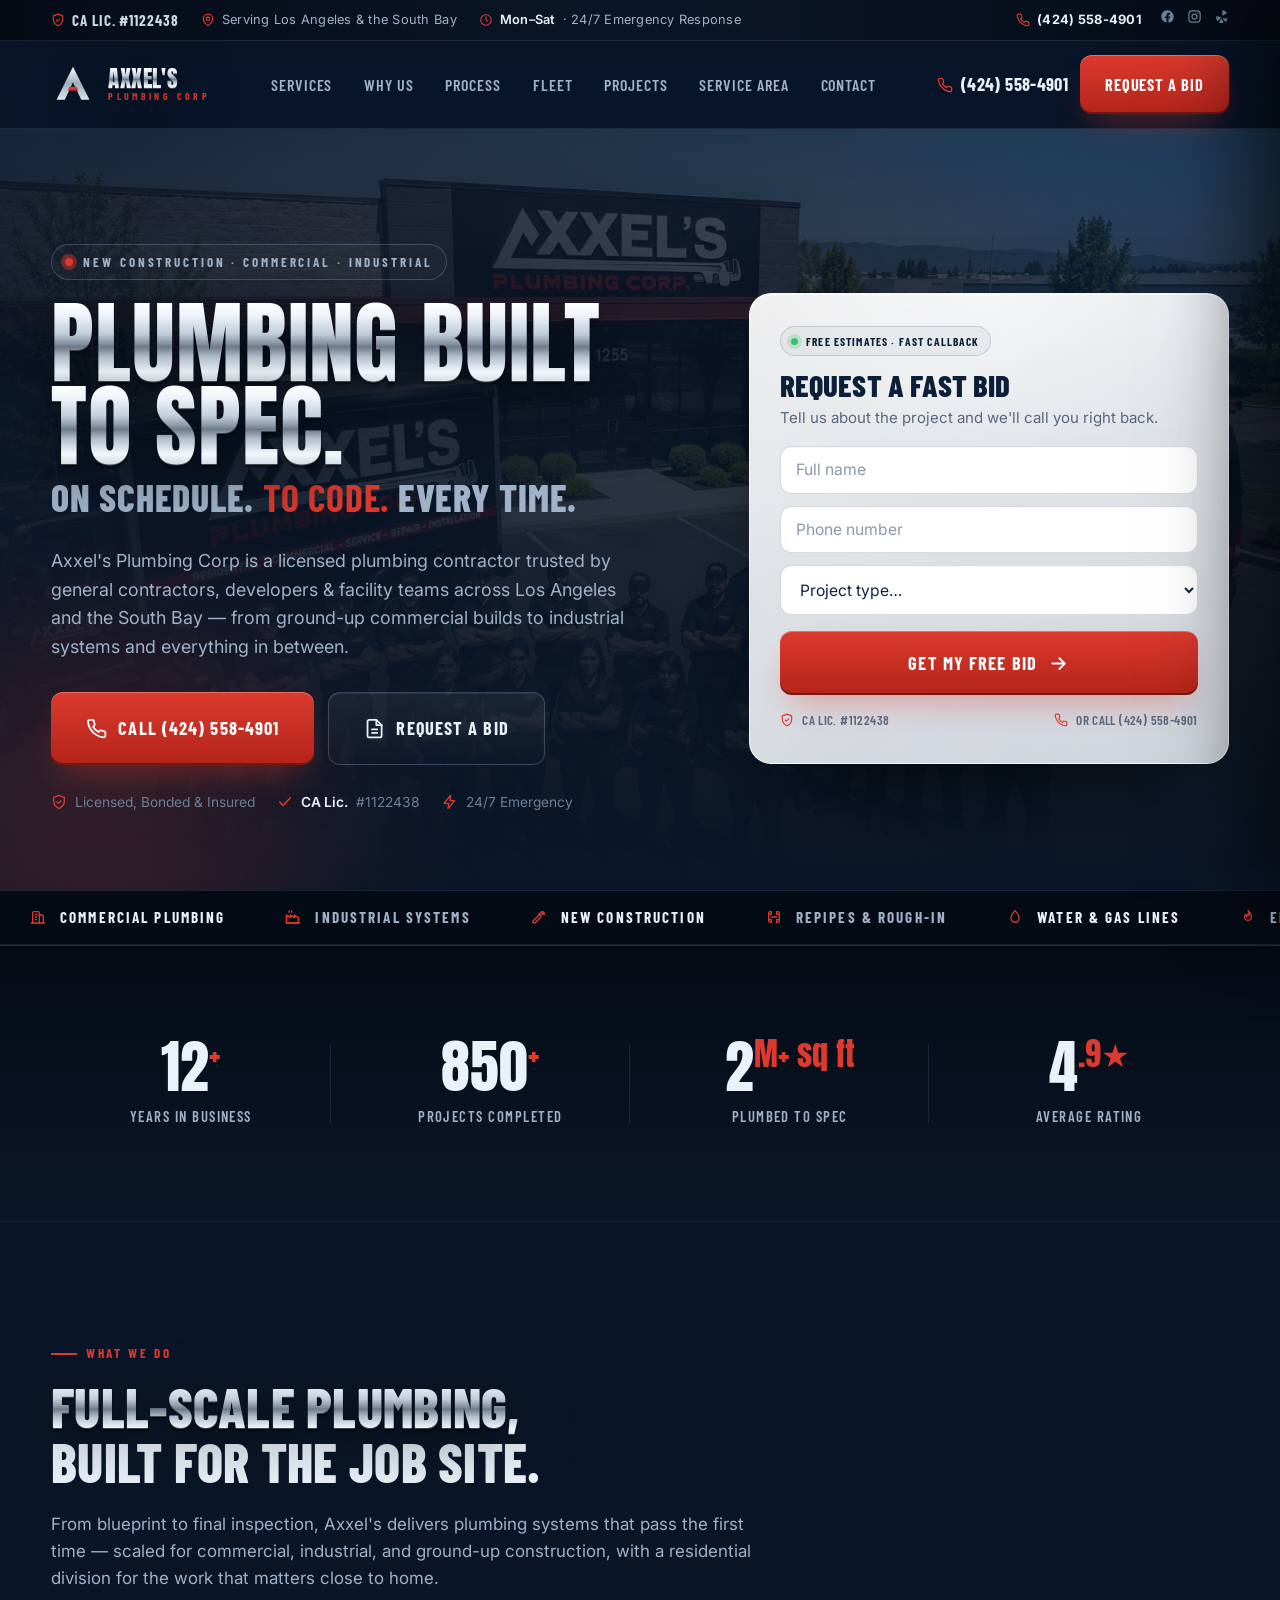
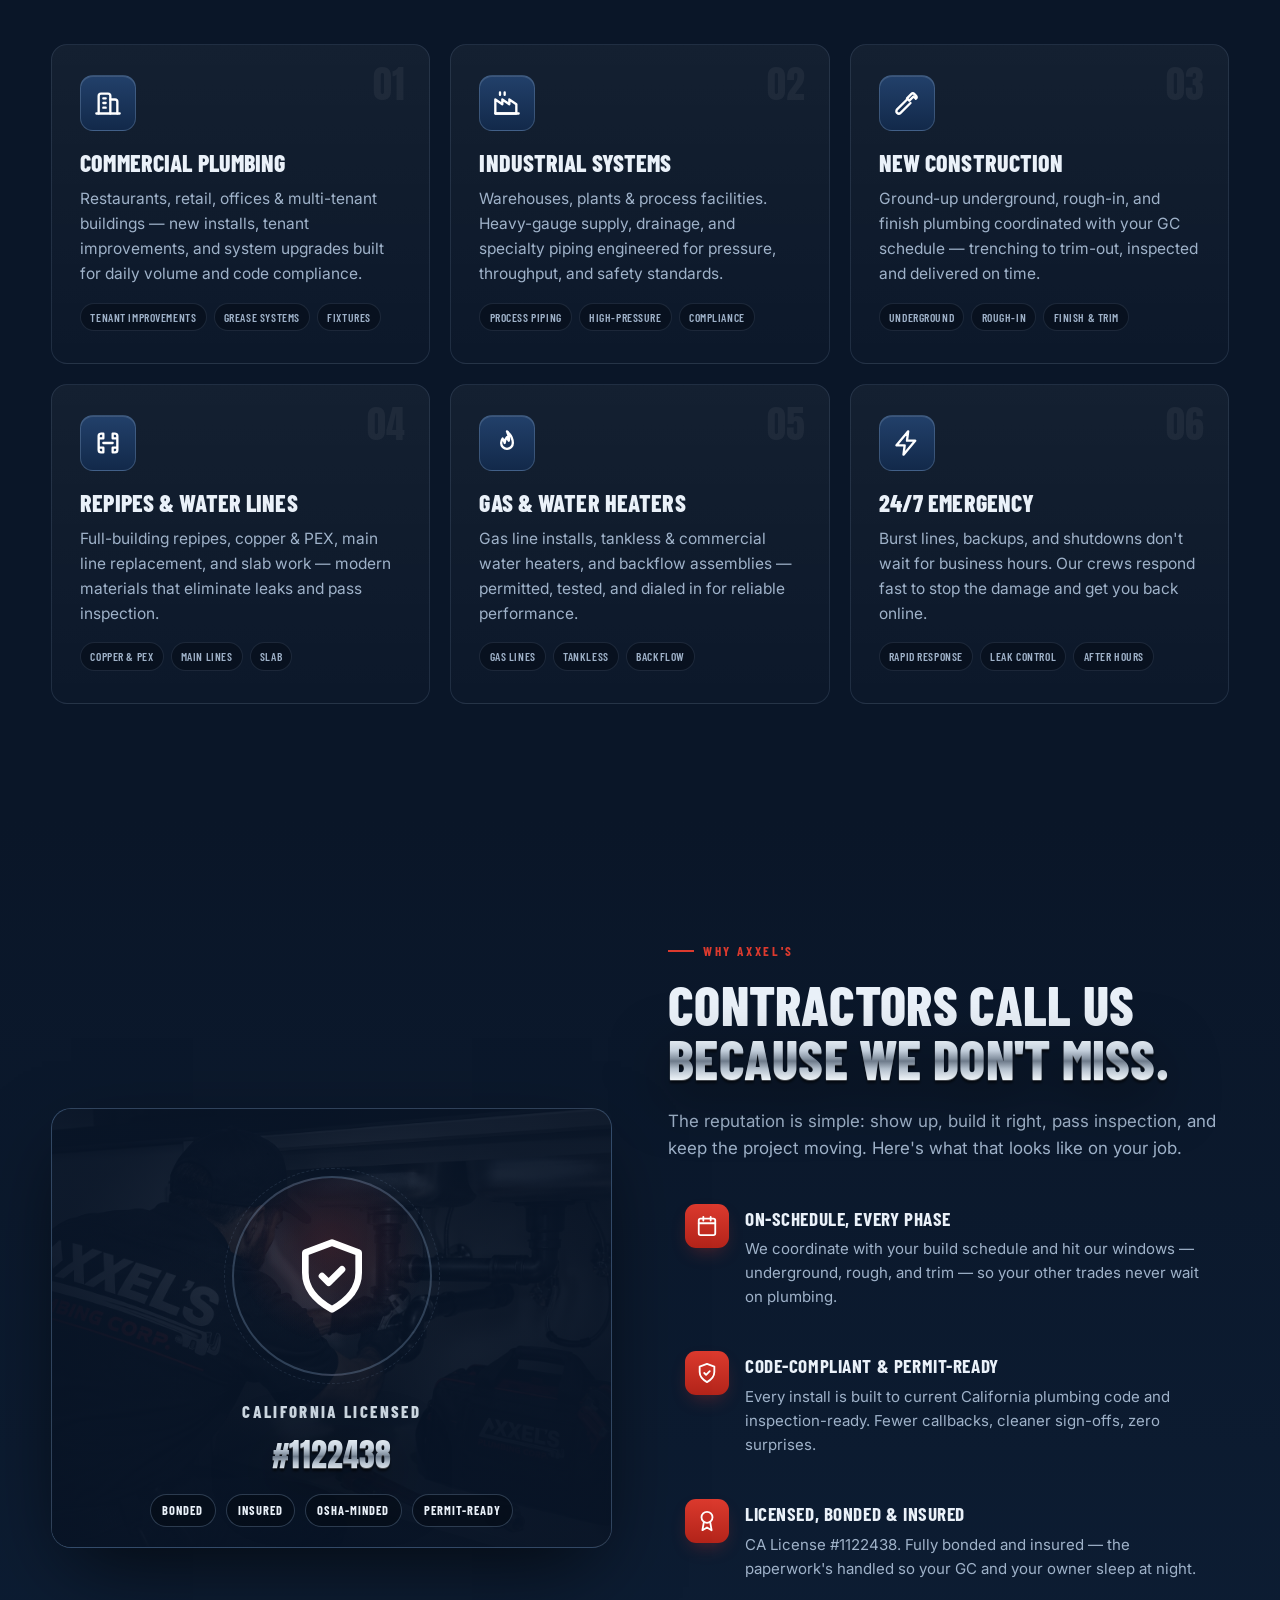
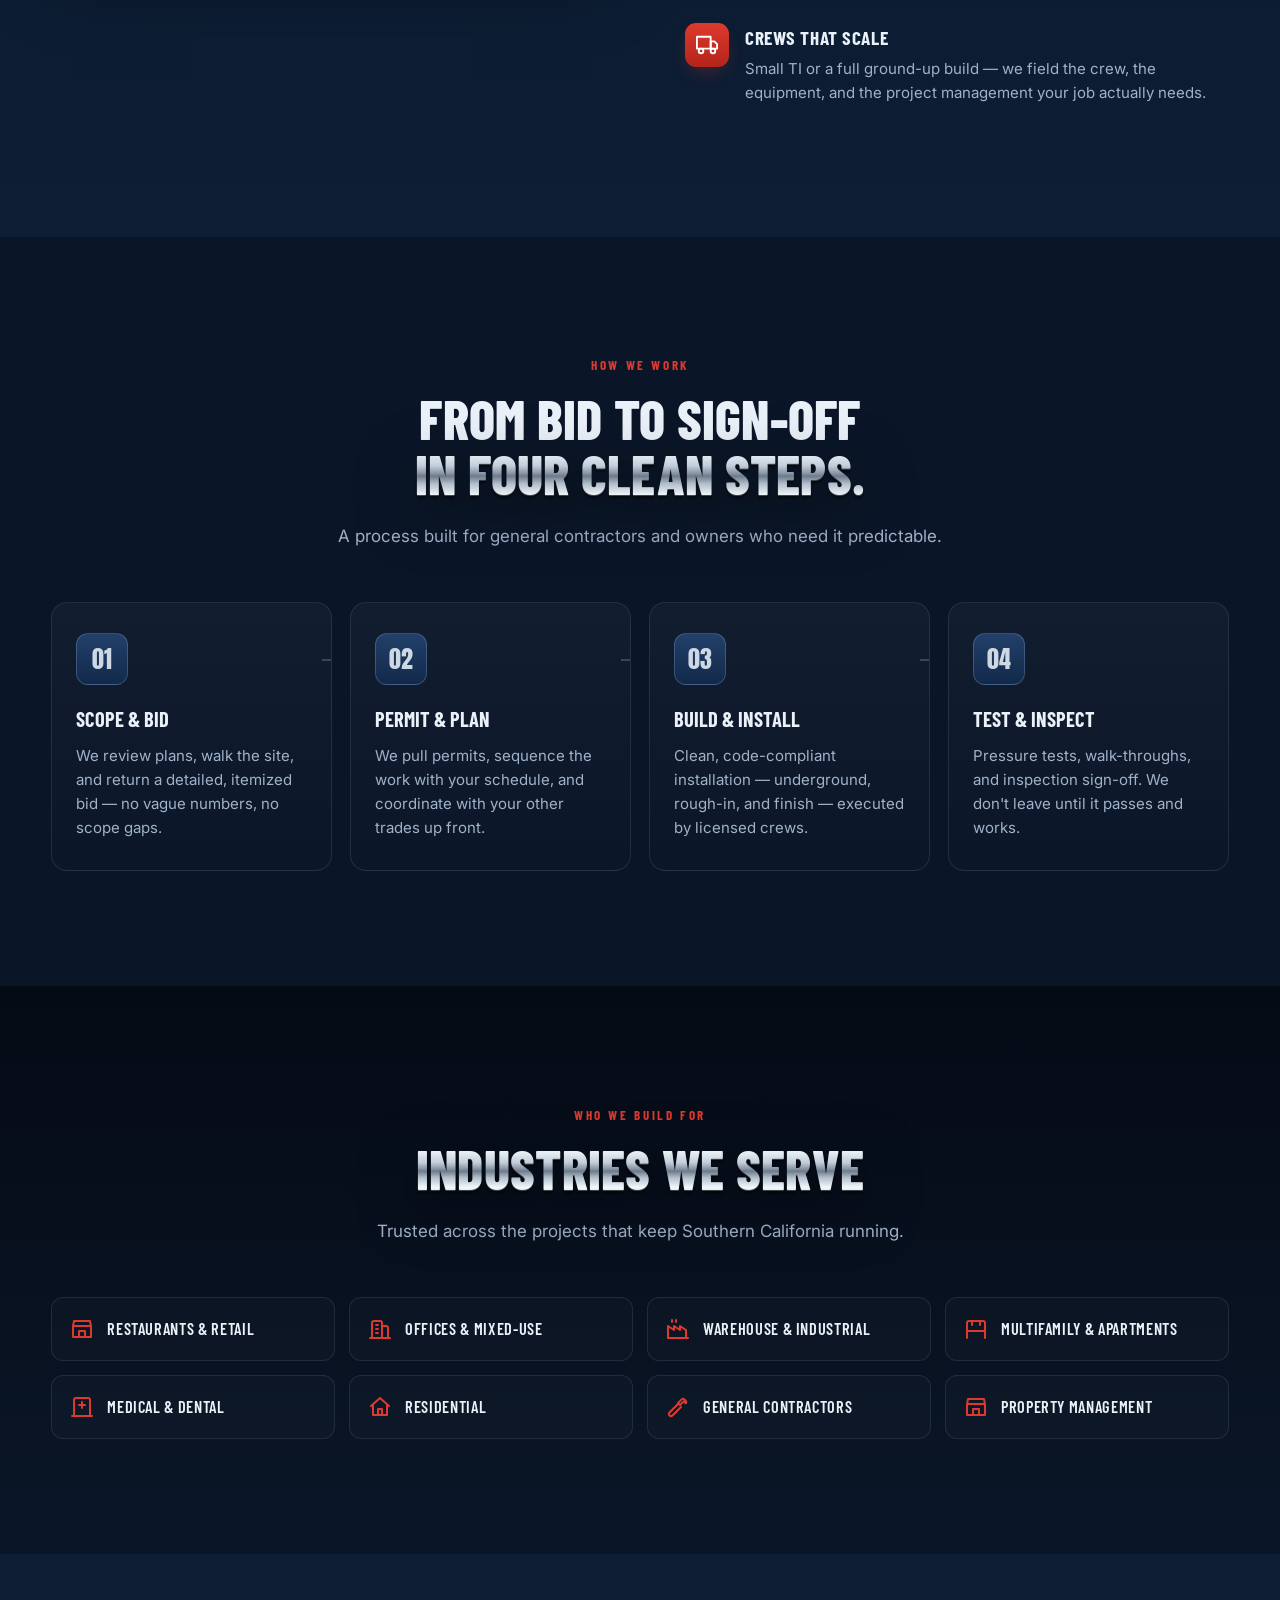
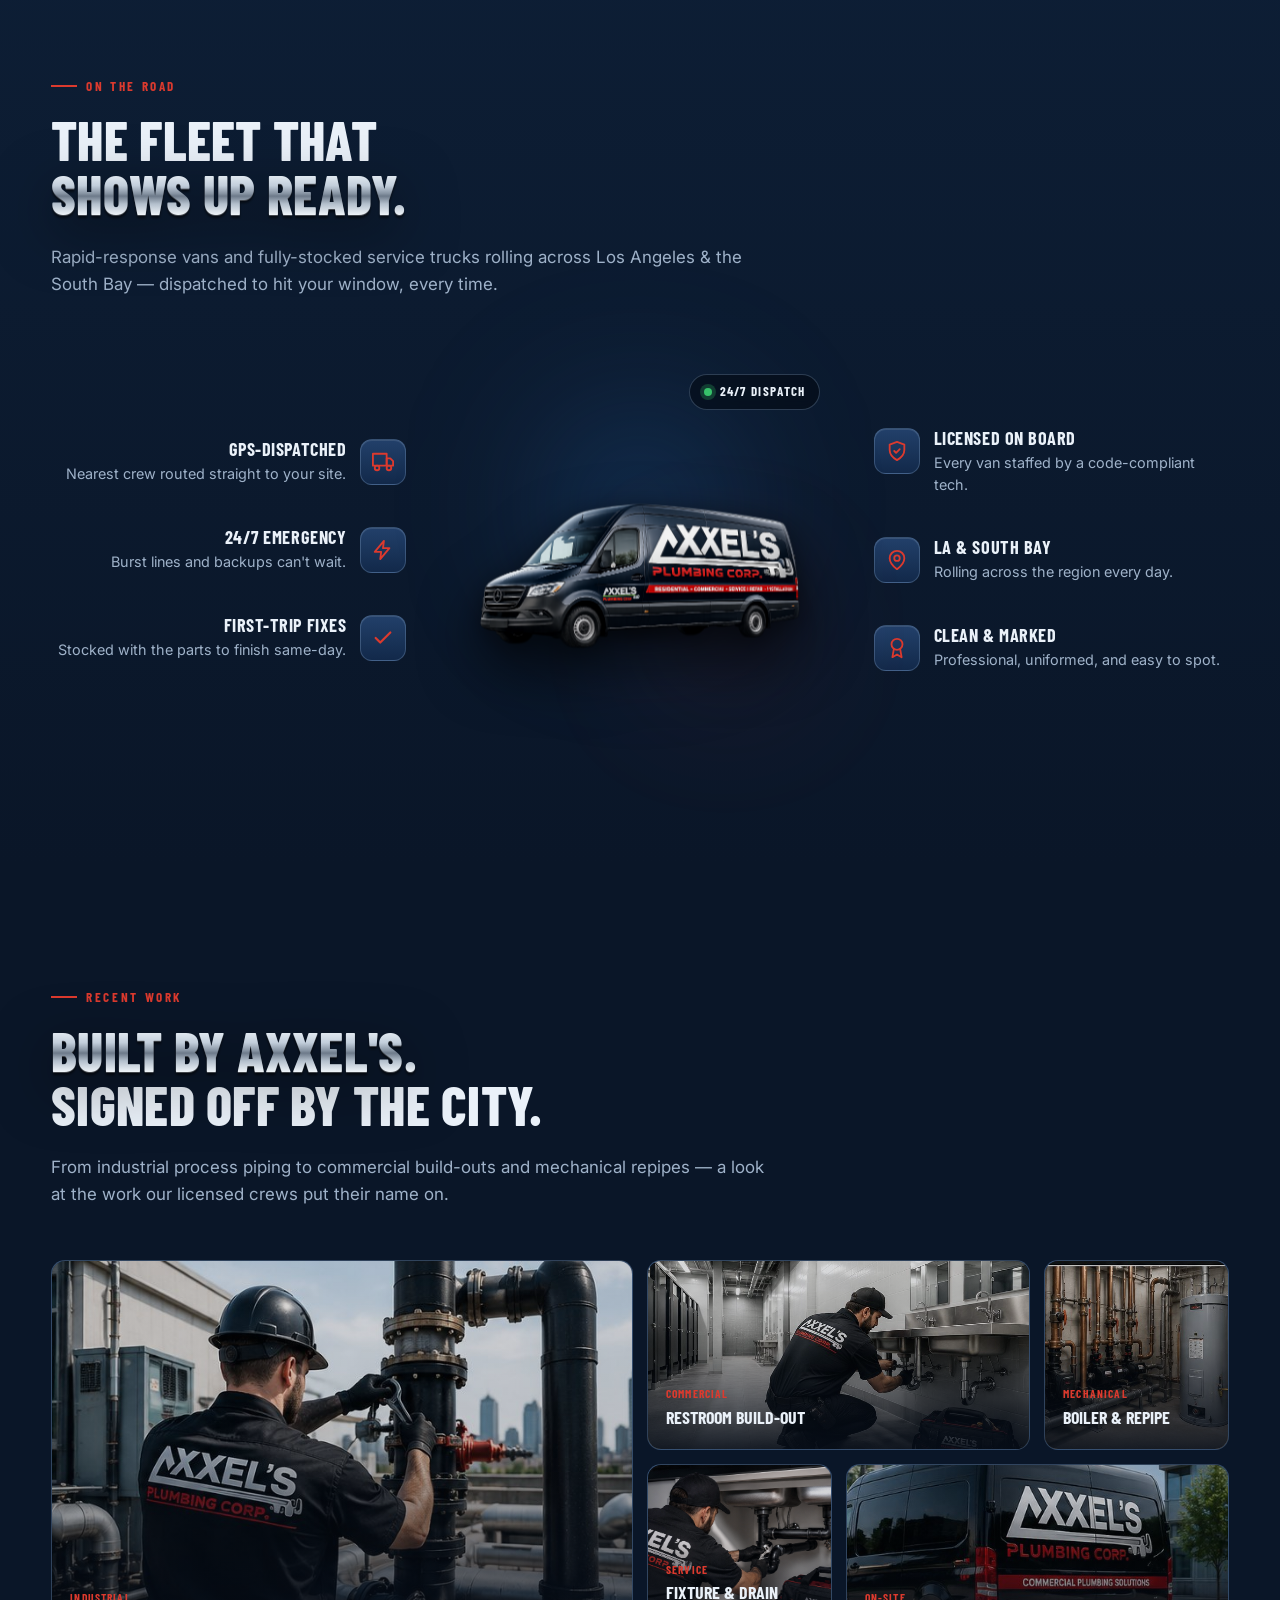
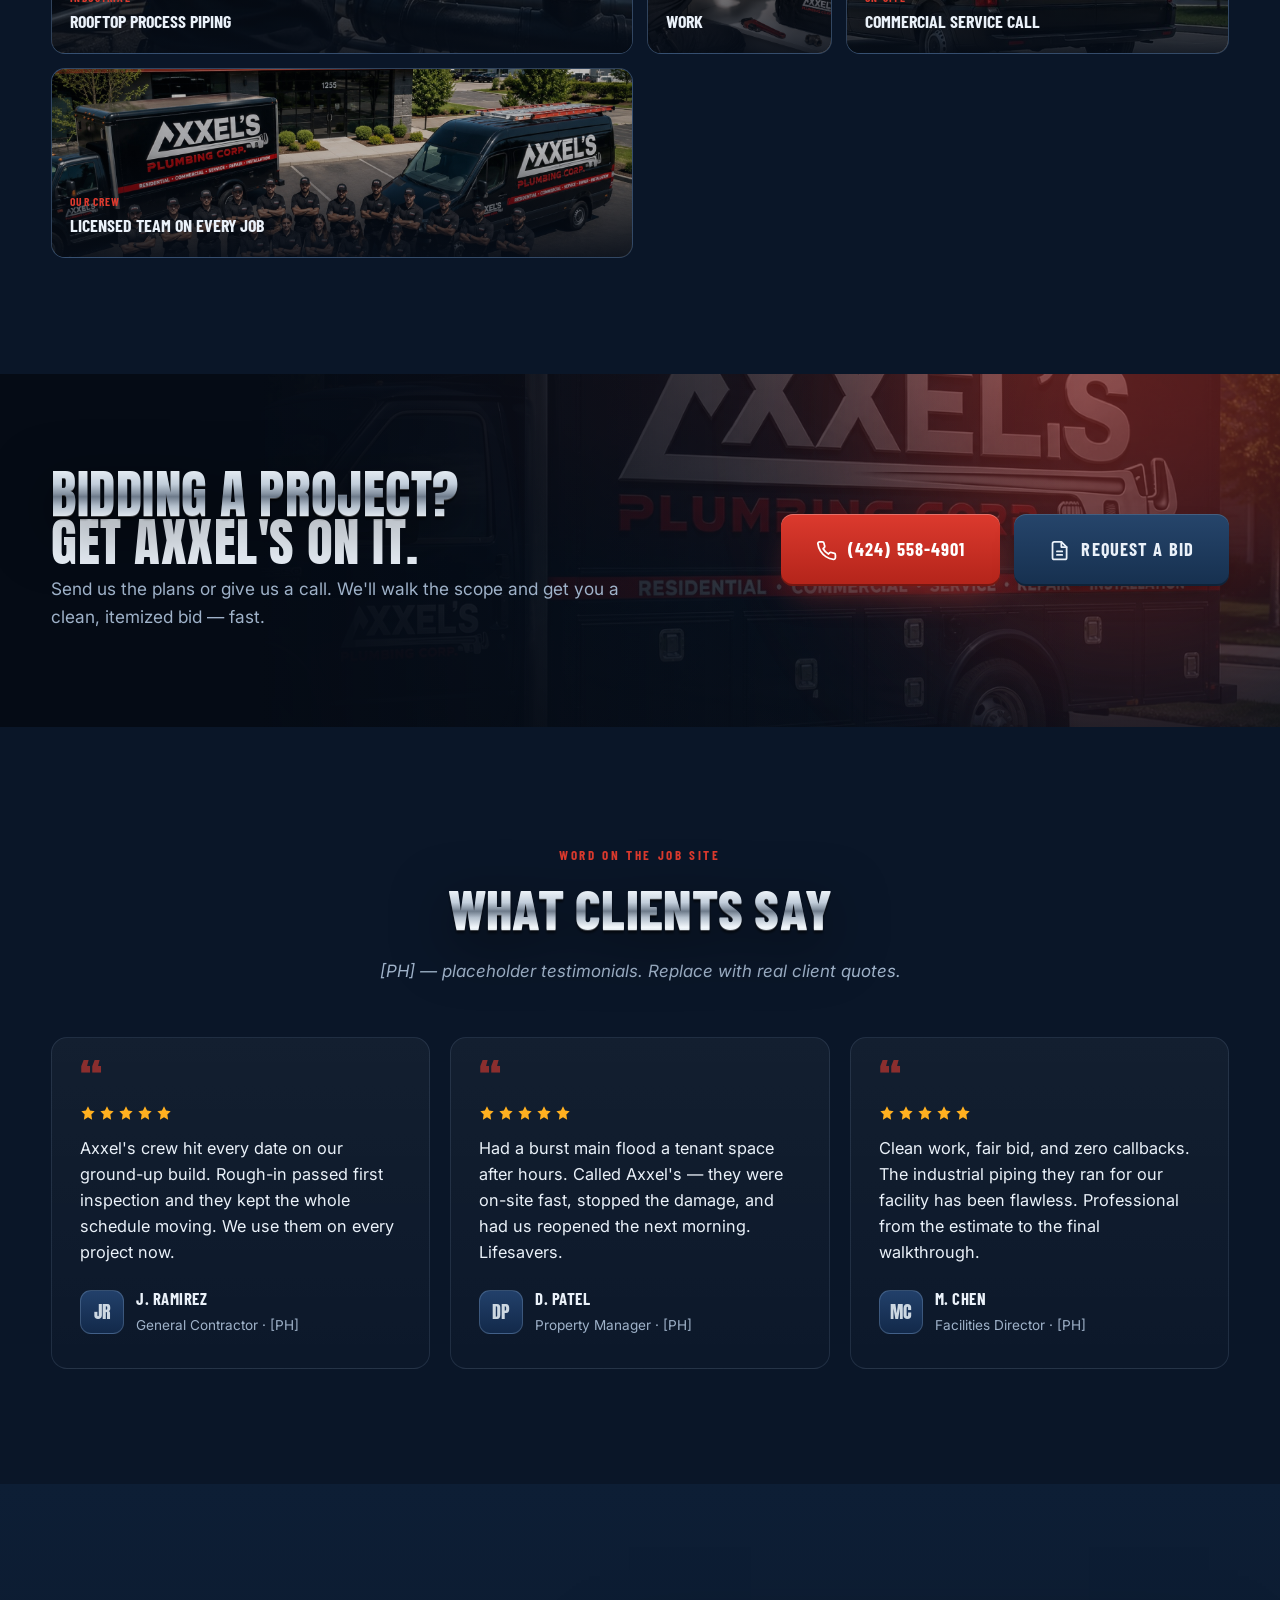
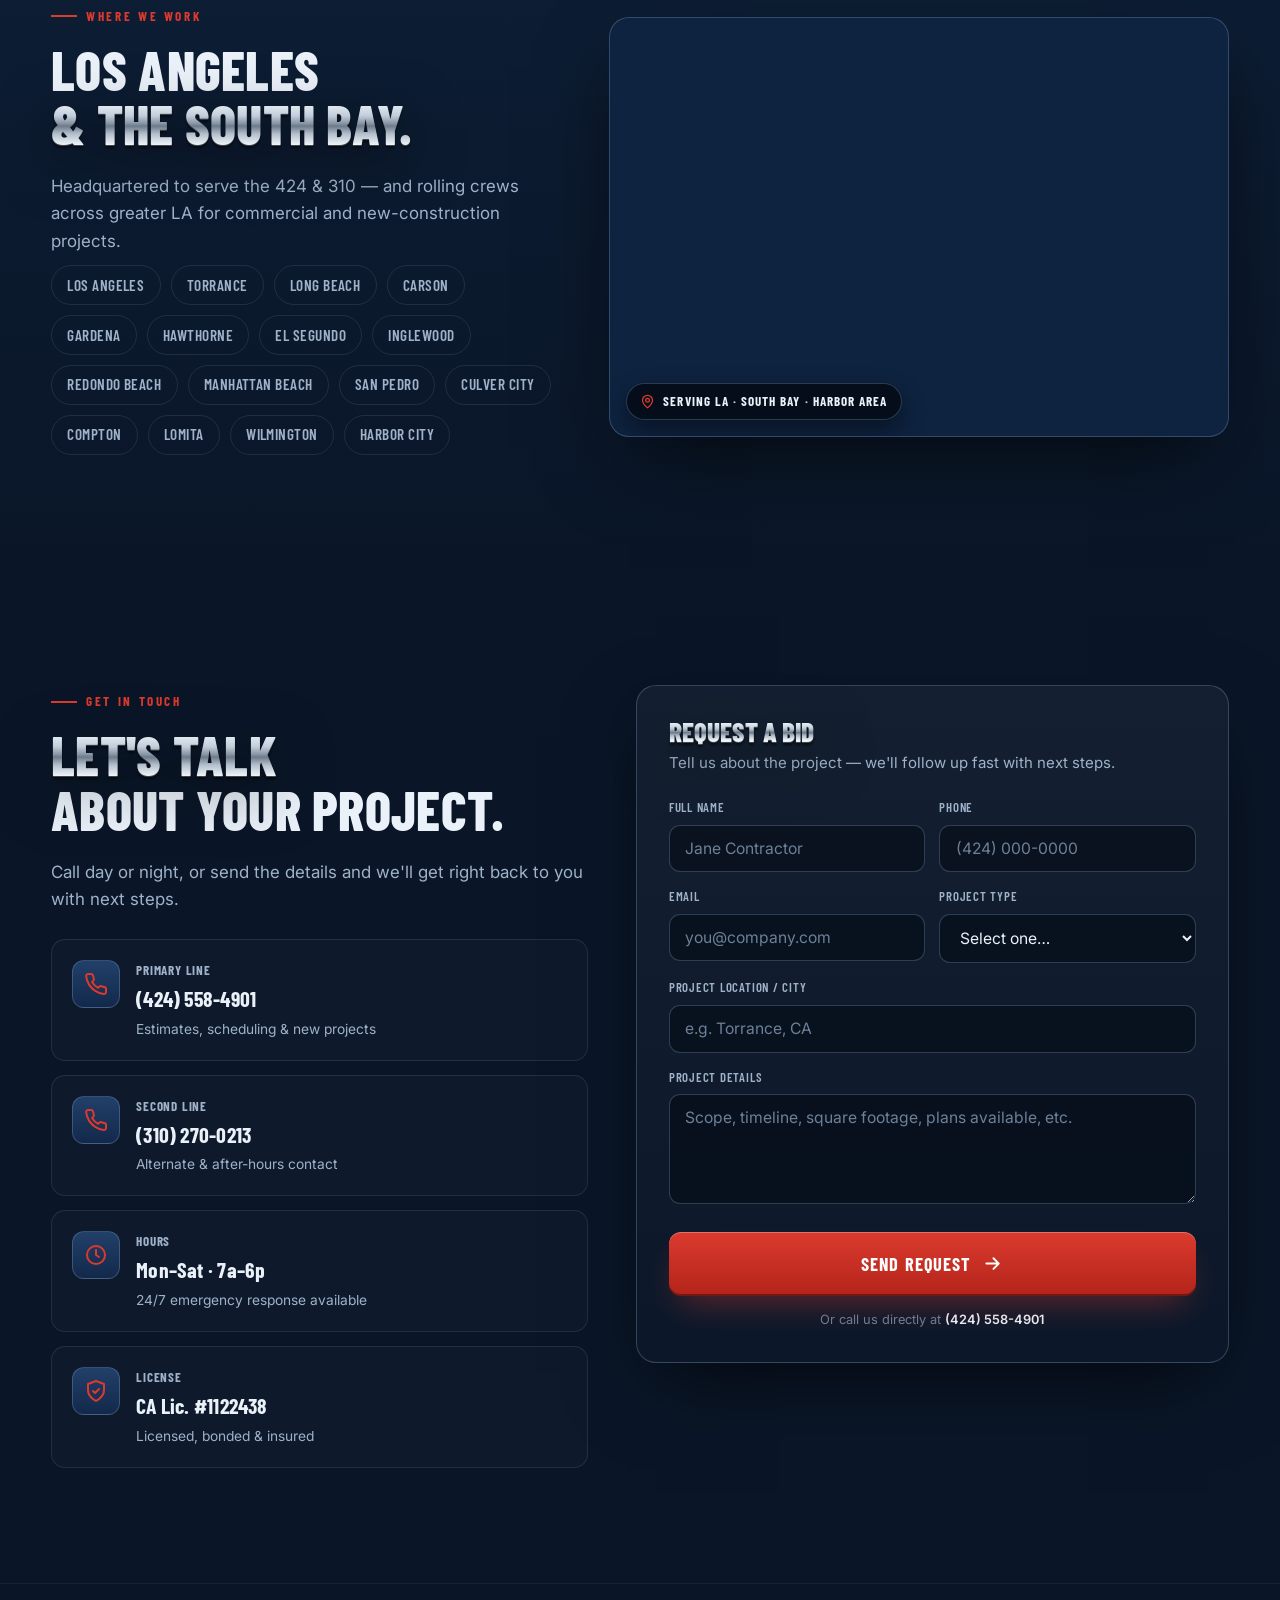
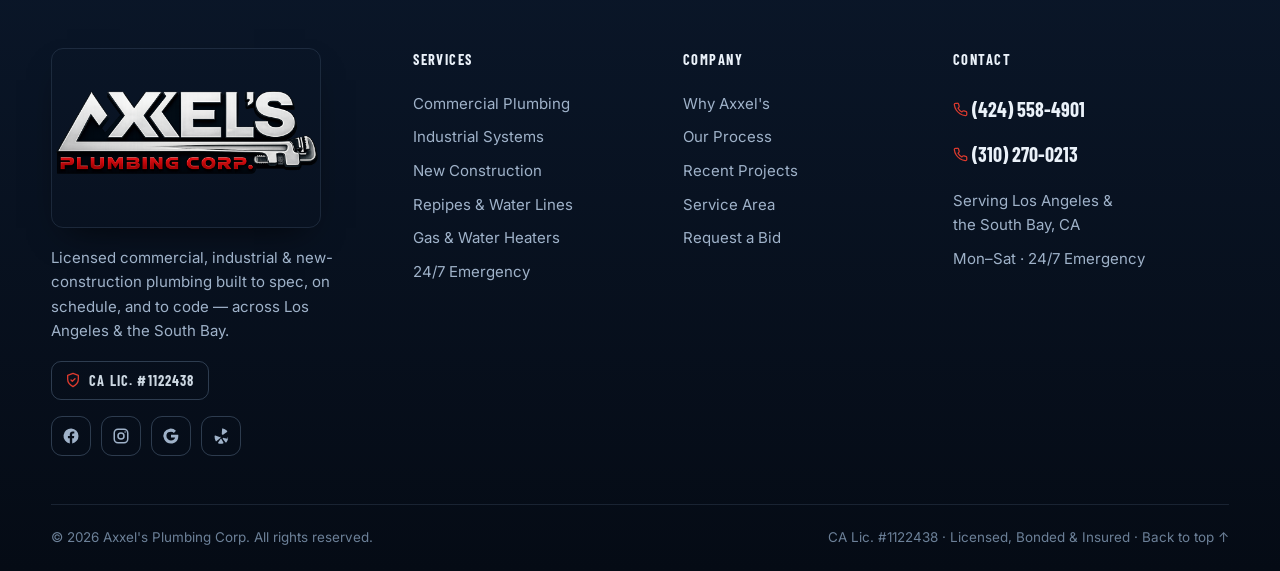
==== index.html @ 58d2ceea "initial" ====
<!DOCTYPE html>
<html lang="en">
<head>
<meta charset="UTF-8" />
<meta name="viewport" content="width=device-width, initial-scale=1.0" />
<title>Axxel's Plumbing Corp — Commercial · Industrial · New Construction Plumbing | LA &amp; South Bay</title>
<meta name="description" content="Axxel's Plumbing Corp — licensed commercial, industrial & new construction plumbing contractor serving Los Angeles and the South Bay. CA Lic. #1122438. Call (424) 558-4901." />
<meta name="theme-color" content="#0a1628" />

<!--
  ===========================================================================
   AXXEL'S PLUMBING CORP — HOMEPAGE  (single self-contained file)
   Build: dark industrial-chrome. Placeholder content is tagged [PH] below so
   it's easy to find + swap. Real, confirmed facts are kept accurate:
     • CA License #1122438
     • Phone 1 (primary):  (424) 558-4901
     • Phone 2:            (310) 270-0213
     • Focus: New Construction · Commercial · Industrial (residential welcome)
   TO SWAP THE LOGO: drop the provided logo art in this folder as  logo.png
   and it auto-appears in the hero (the CSS chrome wordmark is the fallback).
   Search "[PH]" to find every invented stat / testimonial / client to replace.
  ===========================================================================
-->

<link rel="preconnect" href="https://fonts.googleapis.com" />
<link rel="preconnect" href="https://fonts.gstatic.com" crossorigin />
<link href="https://fonts.googleapis.com/css2?family=Anton&family=Barlow+Condensed:wght@500;600;700;800&family=Inter:wght@400;500;600;700;800&display=swap" rel="stylesheet" />

<style>
/* ============================ TOKENS ============================ */
:root{
  --void:#050b15;
  --navy:#0a1628;
  --navy-2:#0d1e35;
  --panel:#0f2440;
  --steel:#16304f;
  --line:rgba(148,178,214,.14);
  --line-2:rgba(148,178,214,.28);

  --red:#dc3a2e;
  --red-2:#b3241a;
  --red-3:#8a1710;
  --red-glow:rgba(220,58,46,.45);

  --chrome-hi:#ffffff;
  --chrome:#cdd8e2;
  --chrome-lo:#7f8c9b;

  --ink:#eaf1f9;
  --muted:#9fb2c9;
  --muted-2:#6c8098;

  --blue-glow:rgba(45,120,200,.35);

  --wrap:1200px;
  --shadow:0 30px 80px -20px rgba(0,0,0,.7);
  --radius:16px;
  --ease:cubic-bezier(.16,1,.3,1);
}

*{box-sizing:border-box;margin:0;padding:0}
html{scroll-behavior:smooth;-webkit-text-size-adjust:100%}
body{
  font-family:'Inter',system-ui,-apple-system,sans-serif;
  background:var(--navy);
  color:var(--ink);
  line-height:1.6;
  overflow-x:hidden;
  -webkit-font-smoothing:antialiased;
}
img{display:block;max-width:100%}
a{color:inherit;text-decoration:none}
button{font-family:inherit;cursor:pointer;border:0;background:none}
ul{list-style:none}
::selection{background:var(--red);color:#fff}

h1,h2,h3,.display,.cond{
  font-family:'Barlow Condensed','Inter',sans-serif;
  text-transform:uppercase;line-height:1;letter-spacing:.005em;font-weight:800;
}
.anton{font-family:'Anton',sans-serif;font-weight:400;text-transform:uppercase;letter-spacing:.01em;line-height:.92}

.wrap{width:min(var(--wrap),92vw);margin-inline:auto}
section{position:relative}

/* ============================ CHROME TEXT ============================ */
.chrome{
  background:linear-gradient(180deg,#ffffff 0%,#eef4f9 16%,#c2cedb 38%,#8794a3 50%,#6d7a8a 54%,#b3bfcc 66%,#f2f7fb 84%,#cbd6e0 100%);
  -webkit-background-clip:text;background-clip:text;
  color:transparent;
  filter:drop-shadow(0 1px 0 rgba(255,255,255,.25)) drop-shadow(0 3px 1px rgba(0,0,0,.55)) drop-shadow(0 14px 28px rgba(0,0,0,.5));
}
.chrome-red{
  background:linear-gradient(180deg,#ff7a5f 0%,#e8402f 34%,#c62518 60%,#8f1109 100%);
  -webkit-background-clip:text;background-clip:text;color:transparent;
  filter:drop-shadow(0 2px 1px rgba(0,0,0,.5));
}

/* sheen sweep on hover across the wordmark */
@keyframes sheen{0%{background-position:-140% 0}60%,100%{background-position:240% 0}}

/* ============================ BUTTONS ============================ */
.btn{
  display:inline-flex;align-items:center;gap:.6em;justify-content:center;
  font-family:'Barlow Condensed',sans-serif;font-weight:700;text-transform:uppercase;
  letter-spacing:.06em;font-size:1.02rem;padding:1.02em 1.5em;border-radius:12px;
  position:relative;isolation:isolate;transition:transform .3s var(--ease),box-shadow .3s var(--ease),filter .3s;
  white-space:nowrap;
}
.btn svg{width:1.15em;height:1.15em}
.btn-red{
  color:#fff;
  background:linear-gradient(180deg,var(--red) 0%,var(--red-2) 100%);
  box-shadow:0 1px 0 rgba(255,255,255,.28) inset,0 -2px 0 rgba(0,0,0,.35) inset,0 16px 34px -12px var(--red-glow);
}
.btn-red:hover{transform:translateY(-3px);box-shadow:0 1px 0 rgba(255,255,255,.35) inset,0 -2px 0 rgba(0,0,0,.4) inset,0 26px 48px -14px var(--red-glow)}
.btn-ghost{
  color:var(--ink);border:1px solid var(--line-2);
  background:linear-gradient(180deg,rgba(255,255,255,.06),rgba(255,255,255,.01));
  box-shadow:0 1px 0 rgba(255,255,255,.08) inset;
}
.btn-ghost:hover{transform:translateY(-3px);border-color:var(--line-2);background:linear-gradient(180deg,rgba(255,255,255,.1),rgba(255,255,255,.03))}
.btn-steel{
  color:var(--ink);
  background:linear-gradient(180deg,#26456b,#16304f);
  box-shadow:0 1px 0 rgba(255,255,255,.14) inset,0 -2px 0 rgba(0,0,0,.3) inset,0 14px 30px -14px rgba(0,0,0,.6);
}
.btn-steel:hover{transform:translateY(-3px)}
.btn-lg{font-size:1.15rem;padding:1.15em 1.9em}

/* ============================ TOP UTILITY BAR ============================ */
.utility{
  background:linear-gradient(90deg,var(--void),var(--navy) 50%,var(--void));
  border-bottom:1px solid var(--line);
  font-size:.8rem;position:relative;z-index:60;
}
.utility .wrap{display:flex;align-items:center;justify-content:space-between;gap:16px;padding:.5rem 0;min-height:40px}
.utility-left{display:flex;align-items:center;gap:22px;color:var(--muted);flex-wrap:wrap}
.utility-left b{color:var(--ink);font-weight:600}
.util-item{display:inline-flex;align-items:center;gap:7px;letter-spacing:.02em}
.util-item svg{width:14px;height:14px;color:var(--red);flex:none}
.util-lic{display:inline-flex;align-items:center;gap:7px;color:var(--chrome);font-weight:700;letter-spacing:.06em;font-family:'Barlow Condensed',sans-serif;font-size:.95rem;text-transform:uppercase}
.util-lic svg{width:14px;height:14px;color:var(--red);flex:none}
.utility-right{display:flex;align-items:center;gap:18px}
.util-phone{display:inline-flex;align-items:center;gap:7px;color:var(--ink);font-weight:700;letter-spacing:.02em}
.util-phone svg{width:14px;height:14px;color:var(--red)}
.util-socials{display:flex;gap:12px}
.util-socials a{color:var(--muted-2);transition:color .2s}
.util-socials a:hover{color:var(--ink)}
.util-socials svg{width:15px;height:15px}
@media(max-width:900px){.utility-left .util-item.hide-sm{display:none}.utility-right .util-socials{display:none}}
@media(max-width:640px){.utility{display:none}}

/* ============================ NAV ============================ */
.nav{
  position:sticky;top:0;z-index:50;
  background:linear-gradient(180deg,rgba(9,20,38,.86),rgba(9,20,38,.72));
  backdrop-filter:blur(14px) saturate(140%);
  border-bottom:1px solid var(--line);
  transition:padding .35s var(--ease),background .35s;
}
.nav.shrink{background:rgba(7,15,28,.94);border-bottom-color:var(--line-2)}
.nav .wrap{display:flex;align-items:center;justify-content:space-between;gap:20px;padding:.85rem 0;transition:padding .35s var(--ease)}
.nav.shrink .wrap{padding:.55rem 0}

.brand{display:flex;align-items:center;gap:13px;flex:none}
.brand-mark{width:44px;height:44px;flex:none;transition:transform .4s var(--ease)}
.brand:hover .brand-mark{transform:rotate(-8deg)}
.brand-word{display:flex;flex-direction:column;line-height:1}
.brand-word .a{font-family:'Anton',sans-serif;font-size:1.42rem;letter-spacing:.02em}
.brand-word .p{font-family:'Barlow Condensed',sans-serif;font-weight:700;font-size:.62rem;letter-spacing:.34em;color:var(--red);text-transform:uppercase;margin-top:2px}
.brand-logo-img{height:46px;width:auto;display:none} /* shows if logo.png present */

.nav-links{display:flex;align-items:center;gap:6px}
.nav-links a{
  font-family:'Barlow Condensed',sans-serif;font-weight:600;text-transform:uppercase;
  letter-spacing:.06em;font-size:1rem;color:var(--muted);padding:.55em .8em;border-radius:9px;
  position:relative;transition:color .2s;
}
.nav-links a::after{content:"";position:absolute;left:.8em;right:.8em;bottom:.28em;height:2px;background:var(--red);transform:scaleX(0);transform-origin:left;transition:transform .3s var(--ease);border-radius:2px}
.nav-links a:hover{color:var(--ink)}
.nav-links a:hover::after{transform:scaleX(1)}
.nav-cta{display:flex;align-items:center;gap:12px;flex:none}
.nav-phone{display:inline-flex;align-items:center;gap:8px;font-family:'Barlow Condensed',sans-serif;font-weight:700;font-size:1.15rem;letter-spacing:.02em;color:var(--ink)}
.nav-phone svg{width:16px;height:16px;color:var(--red)}
.nav-toggle{display:none;width:44px;height:44px;border:1px solid var(--line-2);border-radius:10px;flex-direction:column;gap:5px;align-items:center;justify-content:center}
.nav-toggle span{width:20px;height:2px;background:var(--ink);transition:.3s var(--ease)}
.nav-toggle.open span:nth-child(1){transform:translateY(7px) rotate(45deg)}
.nav-toggle.open span:nth-child(2){opacity:0}
.nav-toggle.open span:nth-child(3){transform:translateY(-7px) rotate(-45deg)}

@media(max-width:1080px){.nav-phone span{display:none}}
@media(max-width:980px){
  .nav-links,.nav-cta .nav-phone,.nav-cta .btn{display:none}
  .nav-toggle{display:flex}
}

/* mobile drawer */
.drawer{
  position:fixed;inset:0;z-index:70;pointer-events:none;
}
.drawer-scrim{position:absolute;inset:0;background:rgba(3,8,16,.7);opacity:0;transition:opacity .35s}
.drawer-panel{
  position:absolute;top:0;right:0;height:100%;width:min(360px,86vw);
  background:linear-gradient(180deg,var(--navy-2),var(--void));
  border-left:1px solid var(--line-2);box-shadow:-30px 0 80px rgba(0,0,0,.6);
  transform:translateX(100%);transition:transform .4s var(--ease);
  display:flex;flex-direction:column;padding:26px 24px;gap:6px;
}
.drawer.open{pointer-events:auto}
.drawer.open .drawer-scrim{opacity:1}
.drawer.open .drawer-panel{transform:translateX(0)}
.drawer-panel .dh{display:flex;align-items:center;justify-content:space-between;margin-bottom:14px}
.drawer-panel a.dl{font-family:'Barlow Condensed',sans-serif;font-weight:700;text-transform:uppercase;letter-spacing:.05em;font-size:1.35rem;color:var(--ink);padding:.5em 0;border-bottom:1px solid var(--line)}
.drawer-panel a.dl:last-of-type{border-bottom:0}
.drawer-close{width:40px;height:40px;border:1px solid var(--line-2);border-radius:10px;color:var(--ink);font-size:1.4rem;display:grid;place-items:center}
.drawer-foot{margin-top:auto;display:flex;flex-direction:column;gap:12px}

/* ============================ BACKDROP FX ============================ */
.glow{position:absolute;border-radius:50%;filter:blur(90px);pointer-events:none;opacity:.6;z-index:0}

/* ============================ HERO ============================ */
.hero{position:relative;overflow:hidden;padding:clamp(56px,9vw,120px) 0 0;background:
  radial-gradient(140% 90% at 78% -10%,rgba(45,120,200,.08),transparent 55%),
  radial-gradient(120% 90% at 8% 8%,rgba(220,58,46,.12),transparent 52%),
  linear-gradient(180deg,var(--navy) 0%,var(--navy-2) 70%,var(--navy) 100%)}
.hero-photo{position:absolute;inset:0;z-index:0;overflow:hidden}
.hero-photo img{width:100%;height:100%;object-fit:cover;object-position:center 30%;opacity:.46;filter:saturate(.95) contrast(1.03)}
.hero-photo::after{content:"";position:absolute;inset:0;background:
  linear-gradient(180deg,rgba(10,22,40,.48),rgba(10,22,40,.64) 55%,var(--navy) 100%),
  linear-gradient(90deg,rgba(10,22,40,.6),transparent 68%)}
.hero-glow-1{width:420px;height:420px;background:var(--blue-glow);top:-180px;right:-100px;opacity:.28}
.hero-glow-2{width:420px;height:420px;background:var(--red-glow);bottom:-160px;left:-120px;opacity:.4}

.hero-inner{position:relative;z-index:2;display:grid;grid-template-columns:1.15fr .85fr;gap:48px;align-items:center;padding-bottom:clamp(40px,6vw,80px)}
@media(max-width:980px){.hero-inner{grid-template-columns:1fr;gap:30px;text-align:center}}

.eyebrow{display:inline-flex;align-items:center;gap:10px;font-family:'Barlow Condensed',sans-serif;font-weight:700;
  text-transform:uppercase;letter-spacing:.22em;font-size:.82rem;color:var(--muted);
  border:1px solid var(--line-2);border-radius:100px;padding:.5em 1em;background:rgba(255,255,255,.02);margin-bottom:22px}
.eyebrow .dot{width:8px;height:8px;border-radius:50%;background:var(--red);box-shadow:0 0 0 4px var(--red-glow);animation:pulse 2s infinite}
@keyframes pulse{0%,100%{box-shadow:0 0 0 3px var(--red-glow)}50%{box-shadow:0 0 0 8px transparent}}
@media(max-width:980px){.eyebrow{margin-inline:auto}}

.hero h1{font-size:clamp(2.9rem,7.4vw,5.6rem);margin-bottom:.36em}
.hero h1 .l1{display:block}
.hero h1 .l2{display:block}
.hero h1 .l3{display:block;font-family:'Barlow Condensed',sans-serif;font-weight:800;font-size:.42em;letter-spacing:.02em;margin-top:.35em;color:var(--muted)}
.hero h1 .l3 b{color:var(--red)}

.hero-sub{font-size:clamp(1.02rem,1.4vw,1.18rem);color:var(--muted);max-width:33em;margin-bottom:30px}
@media(max-width:980px){.hero-sub{margin-inline:auto}}

.hero-cta{display:flex;gap:14px;flex-wrap:wrap;margin-bottom:26px}
@media(max-width:980px){.hero-cta{justify-content:center}}

.hero-trust{display:flex;align-items:center;gap:22px;flex-wrap:wrap;color:var(--muted-2);font-size:.86rem}
@media(max-width:980px){.hero-trust{justify-content:center}}
.hero-trust .ht{display:inline-flex;align-items:center;gap:8px}
.hero-trust svg{width:16px;height:16px;color:var(--red)}
.hero-trust b{color:var(--ink);font-weight:600}

/* hero right — chrome badge card */
.hero-badge{
  position:relative;border-radius:22px;padding:32px 30px;color:#0e2340;
  background:linear-gradient(160deg,rgba(255,255,255,.93),rgba(240,245,250,.85));
  backdrop-filter:blur(16px) saturate(135%);-webkit-backdrop-filter:blur(16px) saturate(135%);
  border:1px solid rgba(255,255,255,.7);
  box-shadow:0 44px 90px -34px rgba(0,0,0,.75),0 1px 0 rgba(255,255,255,.9) inset;
  overflow:hidden;
}
.hero-badge::before{content:"";position:absolute;inset:0;background:
  radial-gradient(95% 55% at 50% 0%,rgba(255,255,255,.55),transparent 62%);pointer-events:none}
/* hero lead form */
.hero-form{position:relative;z-index:2}
.hf-head{margin-bottom:16px}
.hf-badge{display:inline-flex;align-items:center;gap:8px;font-family:'Barlow Condensed',sans-serif;font-weight:700;
  text-transform:uppercase;letter-spacing:.1em;font-size:.72rem;color:var(--ink);
  border:1px solid var(--line-2);border-radius:100px;padding:.42em .9em;margin-bottom:14px;background:rgba(255,255,255,.03)}
.hf-badge .dot{width:7px;height:7px;border-radius:50%;background:#37c26a;box-shadow:0 0 0 4px rgba(55,194,106,.22)}
.hero-form h3{font-size:clamp(1.7rem,2.4vw,2.05rem);margin-bottom:5px}
.hf-head p{color:var(--muted);font-size:.94rem}
.hero-form .field{margin-bottom:12px}
.hero-form .btn{width:100%;margin-top:4px}
.hf-foot{display:flex;align-items:center;justify-content:space-between;gap:10px;margin-top:15px;flex-wrap:wrap;
  font-family:'Barlow Condensed',sans-serif;font-weight:600;text-transform:uppercase;letter-spacing:.03em;font-size:.82rem;color:var(--muted)}
.hf-foot svg{width:14px;height:14px;color:var(--red);vertical-align:-2px;margin-right:5px}
.hf-foot a{color:var(--muted)}
.hf-foot a:hover{color:var(--ink)}
.hf-success{display:none;text-align:center;padding:26px 8px}
.hf-success.on{display:block}
.hf-success h3{margin:6px 0}
.hf-success p{color:var(--muted);font-size:.94rem}
/* frosty-white form: dark-on-light overrides (scoped to hero card only) */
.hero-badge .chrome{background:none;-webkit-text-fill-color:#0c1f38;color:#0c1f38;filter:none}
.hero-badge .hf-head p,.hero-badge .hf-success p{color:#55697f}
.hero-badge .hf-badge{color:#0c1f38;border-color:rgba(12,31,56,.16);background:rgba(12,31,56,.04)}
.hero-badge .field input,.hero-badge .field select{
  background:#fff;color:#0e2340;border:1px solid rgba(12,31,56,.16);box-shadow:0 1px 2px rgba(12,31,56,.04) inset}
.hero-badge .field input::placeholder{color:#8a99aa}
.hero-badge .field input:focus,.hero-badge .field select:focus{border-color:var(--red);box-shadow:0 0 0 4px rgba(220,58,46,.13)}
.hero-badge .hf-foot{color:#55697f}
.hero-badge .hf-foot a{color:#55697f}
.hero-badge .hf-foot a:hover{color:#0c1f38}

/* marquee strip under hero */
.ticker{background:var(--void);border-block:1px solid var(--line);overflow:hidden;position:relative;z-index:3}
.ticker-track{display:flex;gap:0;width:max-content;animation:scrollx 34s linear infinite}
.ticker:hover .ticker-track{animation-play-state:paused}
@keyframes scrollx{to{transform:translateX(-50%)}}
.ticker-item{display:inline-flex;align-items:center;gap:14px;padding:14px 30px;font-family:'Barlow Condensed',sans-serif;font-weight:700;text-transform:uppercase;letter-spacing:.14em;color:var(--muted);font-size:.95rem;white-space:nowrap}
.ticker-item svg{width:16px;height:16px;color:var(--red)}
.ticker-item.hl{color:var(--ink)}

/* ============================ SECTION HEADING ============================ */
.sec{padding:clamp(64px,9vw,116px) 0}
.sec-head{max-width:720px;margin-bottom:52px}
.sec-head.center{margin-inline:auto;text-align:center}
.kicker{display:inline-flex;align-items:center;gap:9px;font-family:'Barlow Condensed',sans-serif;font-weight:700;text-transform:uppercase;letter-spacing:.2em;font-size:.82rem;color:var(--red);margin-bottom:16px}
.kicker::before{content:"";width:26px;height:2px;background:var(--red)}
.sec-head.center .kicker::before{display:none}
.sec-head h2{font-size:clamp(2.1rem,4.6vw,3.4rem);margin-bottom:.4em}
.sec-head p{color:var(--muted);font-size:1.06rem}

/* ============================ STATS ============================ */
.stats{background:linear-gradient(180deg,var(--void),var(--navy));border-block:1px solid var(--line);padding:clamp(46px,6vw,72px) 0}
.stats-grid{display:grid;grid-template-columns:repeat(4,1fr);gap:20px}
@media(max-width:820px){.stats-grid{grid-template-columns:repeat(2,1fr)}}
.stat{text-align:center;padding:20px 12px;position:relative}
.stat:not(:last-child)::after{content:"";position:absolute;right:0;top:20%;bottom:20%;width:1px;background:var(--line)}
@media(max-width:820px){.stat:nth-child(2)::after{display:none}}
.stat .num{font-family:'Anton',sans-serif;font-size:clamp(2.6rem,6vw,3.6rem);line-height:1}
.stat .suf{font-family:'Anton',sans-serif;font-size:.55em;color:var(--red);vertical-align:top}
.stat .lbl{font-family:'Barlow Condensed',sans-serif;font-weight:600;text-transform:uppercase;letter-spacing:.1em;color:var(--muted);margin-top:10px;font-size:.92rem}

/* ============================ SERVICES ============================ */
.svc-grid{display:grid;grid-template-columns:repeat(3,1fr);gap:20px}
@media(max-width:940px){.svc-grid{grid-template-columns:repeat(2,1fr)}}
@media(max-width:600px){.svc-grid{grid-template-columns:1fr}}
.svc{
  position:relative;padding:30px 28px 32px;border-radius:var(--radius);
  background:linear-gradient(180deg,rgba(255,255,255,.045),rgba(255,255,255,.012));
  border:1px solid var(--line);overflow:hidden;transition:transform .4s var(--ease),border-color .4s,box-shadow .4s;
}
.svc::before{content:"";position:absolute;inset:0;background:radial-gradient(120% 90% at 20% 0%,rgba(220,58,46,.14),transparent 55%);opacity:0;transition:opacity .4s}
.svc:hover{transform:translateY(-6px);border-color:var(--line-2);box-shadow:var(--shadow)}
.svc:hover::before{opacity:1}
.svc-ico{width:56px;height:56px;border-radius:13px;display:grid;place-items:center;margin-bottom:20px;position:relative;
  background:linear-gradient(180deg,#22406a,#12294a);border:1px solid var(--line-2);box-shadow:0 1px 0 rgba(255,255,255,.12) inset}
.svc-ico svg{width:28px;height:28px;color:#fff}
.svc:hover .svc-ico{background:linear-gradient(180deg,var(--red),var(--red-2))}
.svc h3{font-size:1.5rem;margin-bottom:.5em;position:relative}
.svc p{color:var(--muted);font-size:.97rem;position:relative;margin-bottom:16px}
.svc-tags{display:flex;flex-wrap:wrap;gap:7px;position:relative}
.svc-tags span{font-size:.72rem;font-family:'Barlow Condensed',sans-serif;font-weight:600;text-transform:uppercase;letter-spacing:.05em;color:var(--muted);background:rgba(4,10,20,.5);border:1px solid var(--line);border-radius:100px;padding:.35em .8em}
.svc-num{position:absolute;top:20px;right:24px;font-family:'Anton',sans-serif;font-size:2.4rem;color:rgba(255,255,255,.05);line-height:1}

/* ============================ WHY / CAPABILITIES SPLIT ============================ */
.why{background:linear-gradient(180deg,var(--navy),var(--navy-2))}
.why-inner{display:grid;grid-template-columns:1fr 1fr;gap:56px;align-items:center}
@media(max-width:940px){.why-inner{grid-template-columns:1fr;gap:38px}}
.why-visual{position:relative;border-radius:20px;overflow:hidden;border:1px solid var(--line-2);
  min-height:440px;background:linear-gradient(160deg,#0e2340,#081426);box-shadow:var(--shadow)}
.why-visual .wv-photo{position:absolute;inset:0;width:100%;height:100%;object-fit:cover;object-position:center 35%;opacity:.5;z-index:0}
.why-visual::after{content:"";position:absolute;inset:0;z-index:1;background:
  radial-gradient(70% 55% at 50% 42%,rgba(8,20,38,.35),rgba(8,20,38,.78) 75%),
  linear-gradient(180deg,rgba(8,20,38,.45),rgba(8,20,38,.85))}
.why-blueprint{position:absolute;inset:0;z-index:2;display:grid;place-items:center;padding:30px}
.why-visual-tags{z-index:2}
.why-badge-big{text-align:center}
.why-badge-big .ring{width:200px;height:200px;border-radius:50%;border:2px solid var(--line-2);display:grid;place-items:center;margin:0 auto 22px;position:relative;
  background:radial-gradient(circle at 50% 35%,rgba(220,58,46,.16),transparent 60%)}
.why-badge-big .ring::before{content:"";position:absolute;inset:-10px;border-radius:50%;border:1px dashed var(--line);animation:spin 26s linear infinite}
@keyframes spin{to{transform:rotate(360deg)}}
.why-badge-big .ring svg{width:80px;height:80px;color:#fff}
.why-badge-big .lic{font-family:'Barlow Condensed',sans-serif;font-weight:800;text-transform:uppercase;letter-spacing:.14em;color:var(--chrome);font-size:1.05rem}
.why-badge-big .licn{font-family:'Anton',sans-serif;font-size:2rem;margin-top:4px}
.why-visual-tags{position:absolute;left:20px;right:20px;bottom:20px;display:flex;gap:10px;flex-wrap:wrap;justify-content:center}
.why-visual-tags span{font-family:'Barlow Condensed',sans-serif;font-weight:700;text-transform:uppercase;letter-spacing:.08em;font-size:.78rem;color:var(--ink);background:rgba(4,10,20,.6);border:1px solid var(--line-2);border-radius:100px;padding:.45em .9em}

.why-list{display:flex;flex-direction:column;gap:8px;margin-top:24px}
.why-item{display:flex;gap:16px;padding:16px;border-radius:12px;border:1px solid transparent;transition:.3s var(--ease)}
.why-item:hover{border-color:var(--line);background:rgba(255,255,255,.02)}
.why-item .wi-ico{width:44px;height:44px;flex:none;border-radius:11px;display:grid;place-items:center;background:linear-gradient(180deg,var(--red),var(--red-2));box-shadow:0 8px 20px -8px var(--red-glow)}
.why-item .wi-ico svg{width:22px;height:22px;color:#fff}
.why-item h4{font-family:'Barlow Condensed',sans-serif;font-weight:700;text-transform:uppercase;letter-spacing:.03em;font-size:1.2rem;margin-bottom:3px}
.why-item p{color:var(--muted);font-size:.94rem}

/* ============================ PROCESS ============================ */
.proc-grid{display:grid;grid-template-columns:repeat(4,1fr);gap:18px;counter-reset:step}
@media(max-width:880px){.proc-grid{grid-template-columns:repeat(2,1fr)}}
@media(max-width:480px){.proc-grid{grid-template-columns:1fr}}
.proc{position:relative;padding:30px 24px;border-radius:var(--radius);border:1px solid var(--line);
  background:linear-gradient(180deg,rgba(255,255,255,.035),rgba(255,255,255,.008));overflow:hidden;transition:.4s var(--ease)}
.proc:hover{border-color:var(--line-2);transform:translateY(-5px)}
.proc .pn{font-family:'Anton',sans-serif;font-size:1.5rem;width:52px;height:52px;border-radius:12px;display:grid;place-items:center;margin-bottom:18px;
  background:linear-gradient(180deg,#22406a,#12294a);border:1px solid var(--line-2);color:var(--chrome)}
.proc:hover .pn{background:linear-gradient(180deg,var(--red),var(--red-2));color:#fff}
.proc h4{font-family:'Barlow Condensed',sans-serif;font-weight:700;text-transform:uppercase;font-size:1.28rem;margin-bottom:.4em}
.proc p{color:var(--muted);font-size:.94rem}
.proc .line{position:absolute;top:56px;right:-9px;width:18px;height:2px;background:var(--line-2);z-index:2}
@media(max-width:880px){.proc .line{display:none}}

/* ============================ SECTORS ============================ */
.sectors{background:linear-gradient(180deg,var(--void),var(--navy))}
.sector-grid{display:grid;grid-template-columns:repeat(4,1fr);gap:14px}
@media(max-width:900px){.sector-grid{grid-template-columns:repeat(2,1fr)}}
.sector{display:flex;align-items:center;gap:13px;padding:18px 18px;border-radius:12px;border:1px solid var(--line);
  background:rgba(255,255,255,.02);transition:.3s var(--ease)}
.sector:hover{border-color:var(--red);transform:translateX(4px);background:rgba(220,58,46,.05)}
.sector svg{width:24px;height:24px;color:var(--red);flex:none}
.sector span{font-family:'Barlow Condensed',sans-serif;font-weight:600;text-transform:uppercase;letter-spacing:.04em;font-size:1.02rem}

/* ============================ FLEET & CREW ============================ */
.fleet{background:linear-gradient(180deg,var(--navy-2),var(--navy));overflow:hidden}
.fleet-cols{display:grid;grid-template-columns:1fr minmax(300px,1.1fr) 1fr;gap:clamp(20px,3vw,44px);align-items:center}
@media(max-width:980px){.fleet-cols{grid-template-columns:1fr;gap:26px}}

/* --- floating 3D van stage --- */
.fleet-stage{position:relative;min-height:400px;display:grid;place-items:center;isolation:isolate}
@media(max-width:940px){.fleet-stage{min-height:320px;order:2}}
.stage-glow{position:absolute;border-radius:50%;filter:blur(72px);z-index:0;pointer-events:none}
.stage-glow.blue{width:78%;height:66%;top:6%;background:radial-gradient(circle,rgba(45,120,200,.4),transparent 66%)}
.stage-glow.red{width:52%;height:42%;bottom:8%;right:2%;background:radial-gradient(circle,var(--red-glow),transparent 66%);opacity:.55}
.van-wrap{position:relative;width:82%;max-width:500px;z-index:2;will-change:transform}
.van-3d{width:100%;display:block;position:relative;z-index:2;
  filter:drop-shadow(0 26px 30px rgba(0,0,0,.55)) drop-shadow(0 6px 10px rgba(0,0,0,.4));
  animation:vanfloat 6.5s ease-in-out infinite;will-change:transform}
@keyframes vanfloat{0%,100%{transform:translateY(0) rotate(-.35deg)}50%{transform:translateY(-16px) rotate(.35deg)}}
.van-floor{position:absolute;bottom:4%;left:50%;width:58%;height:34px;transform:translateX(-50%);z-index:1;
  background:radial-gradient(50% 50% at 50% 50%,rgba(0,0,0,.62),transparent 72%);filter:blur(8px);
  animation:vanshadow 6.5s ease-in-out infinite}
@keyframes vanshadow{0%,100%{transform:translateX(-50%) scale(1);opacity:.6}50%{transform:translateX(-50%) scale(.84);opacity:.4}}
.stage-badge{position:absolute;top:6%;right:4%;z-index:3;display:flex;align-items:center;gap:8px;
  font-family:'Barlow Condensed',sans-serif;font-weight:700;text-transform:uppercase;letter-spacing:.1em;font-size:.82rem;
  color:var(--ink);background:rgba(4,10,20,.62);border:1px solid var(--line-2);border-radius:100px;padding:.5em 1em;backdrop-filter:blur(6px)}
.stage-badge .dot{width:8px;height:8px;border-radius:50%;background:#37c26a;box-shadow:0 0 0 4px rgba(55,194,106,.25);animation:pulse 2s infinite}
@media(prefers-reduced-motion:reduce){.van-3d,.van-floor{animation:none}}

/* --- supporting aside --- */
/* flanking value props */
.fleet-props{display:flex;flex-direction:column;gap:clamp(24px,4vw,42px)}
@media(max-width:980px){.fleet-props{flex-direction:row;flex-wrap:wrap;gap:22px}.fleet-props.left{order:2}.fleet-props.right{order:3}}
.fprop{display:flex;gap:14px;align-items:flex-start}
@media(max-width:980px){.fprop{flex:1 1 240px}}
.fleet-props.left .fprop{flex-direction:row-reverse;text-align:right}
@media(max-width:980px){.fleet-props.left .fprop{flex-direction:row;text-align:left}}
.fprop .ic{width:46px;height:46px;flex:none;border-radius:12px;display:grid;place-items:center;
  background:linear-gradient(180deg,#22406a,#12294a);border:1px solid var(--line-2);box-shadow:0 1px 0 rgba(255,255,255,.1) inset;transition:.35s var(--ease)}
.fprop .ic svg{width:22px;height:22px;color:var(--red)}
.fprop:hover .ic{background:linear-gradient(180deg,var(--red),var(--red-2));transform:translateY(-3px)}
.fprop:hover .ic svg{color:#fff}
.fprop b{font-family:'Barlow Condensed',sans-serif;font-weight:700;text-transform:uppercase;letter-spacing:.03em;font-size:1.14rem;display:block;line-height:1.15;margin-bottom:3px}
.fprop span{color:var(--muted);font-size:.9rem;line-height:1.5;display:block}

/* ============================ SHOWCASE / GALLERY ============================ */
.gallery{display:grid;grid-template-columns:repeat(6,1fr);grid-auto-rows:190px;gap:14px}
@media(max-width:900px){.gallery{grid-template-columns:repeat(2,1fr);grid-auto-rows:170px}}
.gtile{position:relative;border-radius:14px;overflow:hidden;border:1px solid var(--line-2);
  background:linear-gradient(160deg,#12294a,#081426);display:flex;align-items:flex-end;padding:18px;
  transition:.4s var(--ease)}
.gtile .gimg{position:absolute;inset:0;width:100%;height:100%;object-fit:cover;z-index:0;transition:transform .6s var(--ease);filter:saturate(.92)}
.gtile::after{content:"";position:absolute;inset:0;z-index:1;background:linear-gradient(180deg,rgba(6,13,24,.15) 0%,rgba(6,13,24,.2) 45%,rgba(6,13,24,.9) 100%)}
.gtile:hover{transform:scale(.985);border-color:var(--red)}
.gtile:hover .gimg{transform:scale(1.08)}
.gtile .gmeta{position:relative;z-index:2}
.gtile .gcat{font-family:'Barlow Condensed',sans-serif;font-weight:700;text-transform:uppercase;letter-spacing:.1em;font-size:.72rem;color:var(--red)}
.gtile .gtitle{font-family:'Barlow Condensed',sans-serif;font-weight:700;text-transform:uppercase;font-size:1.12rem;color:var(--ink)}
.gtile .gph{position:absolute;top:14px;right:16px;z-index:2;font-size:.62rem;letter-spacing:.1em;color:var(--muted-2);text-transform:uppercase;border:1px solid var(--line);border-radius:100px;padding:.25em .6em}
.g-wide{grid-column:span 3}.g-tall{grid-row:span 2}.g-med{grid-column:span 2}
@media(max-width:900px){.g-wide,.g-med{grid-column:span 2}.g-tall{grid-row:span 1}}

/* ============================ TESTIMONIALS ============================ */
.testi-grid{display:grid;grid-template-columns:repeat(3,1fr);gap:20px}
@media(max-width:900px){.testi-grid{grid-template-columns:1fr}}
.testi{padding:30px 28px;border-radius:var(--radius);border:1px solid var(--line);
  background:linear-gradient(180deg,rgba(255,255,255,.04),rgba(255,255,255,.01));position:relative}
.testi .quote{font-family:'Anton',sans-serif;font-size:3rem;color:var(--red);line-height:.6;opacity:.6}
.testi .stars{display:flex;gap:3px;margin:8px 0 14px}
.testi .stars svg{width:16px;height:16px;color:#ffb020}
.testi p{color:var(--ink);font-size:1.02rem;margin-bottom:20px}
.testi .who{display:flex;align-items:center;gap:12px}
.testi .av{width:44px;height:44px;border-radius:11px;background:linear-gradient(180deg,#22406a,#12294a);border:1px solid var(--line-2);display:grid;place-items:center;font-family:'Anton',sans-serif;color:var(--chrome);font-size:1.1rem}
.testi .who b{display:block;font-family:'Barlow Condensed',sans-serif;font-weight:700;text-transform:uppercase;letter-spacing:.03em;font-size:1.05rem}
.testi .who span{color:var(--muted);font-size:.85rem}

/* ============================ SERVICE AREA ============================ */
.area{background:linear-gradient(180deg,var(--navy-2),var(--navy))}
.area-inner{display:grid;grid-template-columns:.9fr 1.1fr;gap:50px;align-items:center}
@media(max-width:940px){.area-inner{grid-template-columns:1fr;gap:34px}}
.area-cities{display:flex;flex-wrap:wrap;gap:10px;margin-top:10px}
.area-cities span{font-family:'Barlow Condensed',sans-serif;font-weight:600;text-transform:uppercase;letter-spacing:.03em;font-size:.95rem;color:var(--muted);border:1px solid var(--line);border-radius:100px;padding:.45em 1em;transition:.25s}
.area-cities span:hover{color:var(--ink);border-color:var(--red);background:rgba(220,58,46,.06)}
.area-map{position:relative;border-radius:20px;overflow:hidden;border:1px solid var(--line-2);min-height:420px;
  background:#0e2340;box-shadow:var(--shadow)}
.area-map iframe{position:absolute;inset:0;width:100%;height:100%;border:0;display:block;filter:grayscale(.15) contrast(1.02)}
.area-map .mchip{position:absolute;left:16px;bottom:16px;z-index:2;pointer-events:none;display:inline-flex;align-items:center;gap:8px;
  background:rgba(4,10,20,.85);border:1px solid var(--line-2);border-radius:100px;padding:.55em 1.05em;
  font-family:'Barlow Condensed',sans-serif;font-weight:700;text-transform:uppercase;letter-spacing:.08em;color:var(--ink);font-size:.82rem;
  box-shadow:0 10px 24px rgba(0,0,0,.45);backdrop-filter:blur(4px)}
.area-map .mchip svg{width:15px;height:15px;color:var(--red)}

/* ============================ CTA BAND ============================ */
.ctaband{position:relative;overflow:hidden;padding:clamp(56px,8vw,96px) 0;
  background:radial-gradient(120% 120% at 80% 0,rgba(220,58,46,.28),transparent 55%),linear-gradient(180deg,var(--void),var(--navy))}
.ctaband .glow{width:500px;height:500px;background:var(--red-glow);top:-200px;right:-100px}
.ctaband-photo{position:absolute;inset:0;z-index:0;overflow:hidden}
.ctaband-photo img{width:100%;height:100%;object-fit:cover;object-position:right center;opacity:.32;filter:saturate(.85) contrast(1.02)}
.ctaband-photo::after{content:"";position:absolute;inset:0;background:
  linear-gradient(90deg,var(--void) 20%,rgba(6,13,24,.5) 55%,transparent 85%),
  linear-gradient(180deg,transparent 55%,rgba(5,11,21,.7))}
.ctaband-inner{position:relative;z-index:2;display:flex;align-items:center;justify-content:space-between;gap:32px;flex-wrap:wrap}
.ctaband h2{font-size:clamp(2rem,4.6vw,3.3rem)}
.ctaband p{color:var(--muted);margin-top:.5em;font-size:1.08rem;max-width:34em}
.ctaband-actions{display:flex;gap:14px;flex-wrap:wrap}

/* ============================ CONTACT ============================ */
.contact-inner{display:grid;grid-template-columns:.95fr 1.05fr;gap:48px;align-items:start}
@media(max-width:940px){.contact-inner{grid-template-columns:1fr;gap:36px}}
.contact-cards{display:flex;flex-direction:column;gap:14px;margin-top:26px}
.cc{display:flex;gap:16px;padding:20px;border-radius:14px;border:1px solid var(--line);background:rgba(255,255,255,.02);transition:.3s}
.cc:hover{border-color:var(--line-2)}
.cc .cc-ico{width:48px;height:48px;flex:none;border-radius:12px;display:grid;place-items:center;background:linear-gradient(180deg,#22406a,#12294a);border:1px solid var(--line-2)}
.cc .cc-ico svg{width:24px;height:24px;color:var(--red)}
.cc .cc-l{font-family:'Barlow Condensed',sans-serif;font-weight:700;text-transform:uppercase;letter-spacing:.06em;color:var(--muted);font-size:.82rem}
.cc .cc-v{font-family:'Barlow Condensed',sans-serif;font-weight:700;font-size:1.35rem;color:var(--ink);letter-spacing:.01em}
.cc .cc-v a:hover{color:var(--red)}
.cc .cc-s{color:var(--muted);font-size:.86rem;margin-top:2px}

.form{padding:32px;border-radius:20px;border:1px solid var(--line-2);
  background:linear-gradient(180deg,rgba(255,255,255,.045),rgba(255,255,255,.01));box-shadow:var(--shadow)}
.form h3{font-size:1.7rem;margin-bottom:6px}
.form .fsub{color:var(--muted);font-size:.94rem;margin-bottom:22px}
.frow{display:grid;grid-template-columns:1fr 1fr;gap:14px}
@media(max-width:520px){.frow{grid-template-columns:1fr}}
.field{margin-bottom:14px}
.field label{display:block;font-family:'Barlow Condensed',sans-serif;font-weight:600;text-transform:uppercase;letter-spacing:.06em;font-size:.8rem;color:var(--muted);margin-bottom:7px}
.field input,.field select,.field textarea{
  width:100%;padding:.85em 1em;border-radius:11px;border:1px solid var(--line-2);
  background:rgba(4,10,20,.6);color:var(--ink);font-family:inherit;font-size:.98rem;transition:.25s}
.field input::placeholder,.field textarea::placeholder{color:var(--muted-2)}
.field input:focus,.field select:focus,.field textarea:focus{outline:0;border-color:var(--red);box-shadow:0 0 0 4px rgba(220,58,46,.14)}
.field textarea{resize:vertical;min-height:110px}
.form .btn{width:100%;margin-top:6px}
.form-note{text-align:center;color:var(--muted-2);font-size:.8rem;margin-top:14px}
.form-success{display:none;text-align:center;padding:40px 20px}
.form-success.on{display:block}
.form-success .fs-ico{width:70px;height:70px;border-radius:50%;background:linear-gradient(180deg,#1f8a4c,#116634);display:grid;place-items:center;margin:0 auto 18px}
.form-success .fs-ico svg{width:34px;height:34px;color:#fff}
.form-success h3{margin-bottom:8px}
.form-success p{color:var(--muted)}

/* ============================ FOOTER ============================ */
.footer{background:linear-gradient(180deg,var(--navy),var(--void));border-top:1px solid var(--line);padding:64px 0 0}
.foot-grid{display:grid;grid-template-columns:1.4fr 1fr 1fr 1.2fr;gap:40px;padding-bottom:48px}
@media(max-width:900px){.foot-grid{grid-template-columns:1fr 1fr;gap:32px}}
@media(max-width:520px){.foot-grid{grid-template-columns:1fr}}
.foot-brand .brand-word .a{font-size:1.7rem}
.foot-logo{width:100%;max-width:270px;height:auto;border-radius:12px;border:1px solid var(--line);box-shadow:0 16px 34px -16px rgba(0,0,0,.7);margin-bottom:2px}
.foot-about{color:var(--muted);font-size:.94rem;margin:18px 0;max-width:32ch}
.foot-lic{display:inline-flex;align-items:center;gap:8px;font-family:'Barlow Condensed',sans-serif;font-weight:700;letter-spacing:.08em;text-transform:uppercase;color:var(--chrome);border:1px solid var(--line-2);border-radius:10px;padding:.5em .9em;font-size:.9rem}
.foot-col h5{font-family:'Barlow Condensed',sans-serif;font-weight:700;text-transform:uppercase;letter-spacing:.1em;font-size:.9rem;color:var(--ink);margin-bottom:16px}
.foot-col a,.foot-col p{display:block;color:var(--muted);font-size:.94rem;padding:.32em 0;transition:color .2s}
.foot-col a:hover{color:var(--red)}
.foot-phones a{font-family:'Barlow Condensed',sans-serif;font-weight:700;font-size:1.25rem;color:var(--ink)}
.foot-phones a:hover{color:var(--red)}
.foot-socials{display:flex;gap:10px;margin-top:16px}
.foot-socials a{width:40px;height:40px;border-radius:11px;border:1px solid var(--line-2);display:grid;place-items:center;color:var(--muted);transition:.3s}
.foot-socials a:hover{color:#fff;border-color:var(--red);background:var(--red);transform:translateY(-3px)}
.foot-socials svg{width:18px;height:18px}
.foot-bar{border-top:1px solid var(--line);padding:22px 0;display:flex;align-items:center;justify-content:space-between;gap:16px;flex-wrap:wrap;color:var(--muted-2);font-size:.84rem}
.foot-bar a{color:var(--muted-2)}.foot-bar a:hover{color:var(--ink)}

/* ============================ STICKY MOBILE CALL BAR ============================ */
.callbar{position:fixed;left:0;right:0;bottom:0;z-index:65;display:none;
  background:linear-gradient(180deg,rgba(9,20,38,.95),var(--void));border-top:1px solid var(--line-2);
  backdrop-filter:blur(10px);padding:10px 14px;gap:10px}
.callbar .btn{flex:1;padding:.9em 1em;font-size:1rem}
@media(max-width:640px){.callbar{display:flex}body{padding-bottom:72px}}

/* ============================ REVEAL ============================ */
.reveal{opacity:0;transform:translateY(26px);transition:opacity .7s var(--ease),transform .7s var(--ease)}
.reveal.in{opacity:1;transform:none}
.reveal[data-d="1"]{transition-delay:.08s}.reveal[data-d="2"]{transition-delay:.16s}
.reveal[data-d="3"]{transition-delay:.24s}.reveal[data-d="4"]{transition-delay:.32s}
.reveal[data-d="5"]{transition-delay:.4s}.reveal[data-d="6"]{transition-delay:.48s}
@media(prefers-reduced-motion:reduce){.reveal{opacity:1;transform:none;transition:none}*{animation:none!important}}

</style>
</head>
<body>

<!-- ============================ SVG ICON SPRITE ============================ -->
<svg width="0" height="0" style="position:absolute" aria-hidden="true">
  <defs>
    <symbol id="i-phone" viewBox="0 0 24 24" fill="none" stroke="currentColor" stroke-width="2" stroke-linecap="round" stroke-linejoin="round"><path d="M22 16.92v3a2 2 0 0 1-2.18 2 19.79 19.79 0 0 1-8.63-3.07 19.5 19.5 0 0 1-6-6 19.79 19.79 0 0 1-3.07-8.67A2 2 0 0 1 4.11 2h3a2 2 0 0 1 2 1.72c.13.96.36 1.9.7 2.81a2 2 0 0 1-.45 2.11L8.09 9.91a16 16 0 0 0 6 6l1.27-1.27a2 2 0 0 1 2.11-.45c.9.34 1.85.57 2.81.7A2 2 0 0 1 22 16.92z"/></symbol>
    <symbol id="i-clock" viewBox="0 0 24 24" fill="none" stroke="currentColor" stroke-width="2" stroke-linecap="round" stroke-linejoin="round"><circle cx="12" cy="12" r="9"/><path d="M12 7v5l3 2"/></symbol>
    <symbol id="i-pin" viewBox="0 0 24 24" fill="none" stroke="currentColor" stroke-width="2" stroke-linecap="round" stroke-linejoin="round"><path d="M20 10c0 6-8 12-8 12s-8-6-8-12a8 8 0 0 1 16 0z"/><circle cx="12" cy="10" r="3"/></symbol>
    <symbol id="i-shield" viewBox="0 0 24 24" fill="none" stroke="currentColor" stroke-width="2" stroke-linecap="round" stroke-linejoin="round"><path d="M12 2 4 5v6c0 5 3.5 8.5 8 11 4.5-2.5 8-6 8-11V5l-8-3z"/><path d="m9 12 2 2 4-4"/></symbol>
    <symbol id="i-check" viewBox="0 0 24 24" fill="none" stroke="currentColor" stroke-width="2.4" stroke-linecap="round" stroke-linejoin="round"><path d="M20 6 9 17l-5-5"/></symbol>
    <symbol id="i-star" viewBox="0 0 24 24" fill="currentColor"><path d="m12 2 3.09 6.26L22 9.27l-5 4.87L18.18 22 12 18.56 5.82 22 7 14.14l-5-4.87 6.91-1.01L12 2z"/></symbol>
    <symbol id="i-wrench" viewBox="0 0 24 24" fill="none" stroke="currentColor" stroke-width="2" stroke-linecap="round" stroke-linejoin="round"><path d="M14.7 6.3a4 4 0 0 0-5.4 5.4L3 18l3 3 6.3-6.3a4 4 0 0 0 5.4-5.4l-2.3 2.3-2.7-.7-.7-2.7 2.4-2.2z"/></symbol>
    <symbol id="i-building" viewBox="0 0 24 24" fill="none" stroke="currentColor" stroke-width="2" stroke-linecap="round" stroke-linejoin="round"><path d="M4 21V6a2 2 0 0 1 2-2h6a2 2 0 0 1 2 2v15"/><path d="M14 9h4a2 2 0 0 1 2 2v10"/><path d="M2 21h20"/><path d="M8 8h2M8 12h2M8 16h2"/></symbol>
    <symbol id="i-factory" viewBox="0 0 24 24" fill="none" stroke="currentColor" stroke-width="2" stroke-linecap="round" stroke-linejoin="round"><path d="M2 21V9l6 4V9l6 4V9l6 4v8z"/><path d="M2 21h20"/><path d="M6 5V3M10 5V3"/></symbol>
    <symbol id="i-home" viewBox="0 0 24 24" fill="none" stroke="currentColor" stroke-width="2" stroke-linecap="round" stroke-linejoin="round"><path d="M3 11 12 3l9 8"/><path d="M5 10v10h14V10"/><path d="M10 20v-6h4v6"/></symbol>
    <symbol id="i-flame" viewBox="0 0 24 24" fill="none" stroke="currentColor" stroke-width="2" stroke-linecap="round" stroke-linejoin="round"><path d="M12 2s5 4.5 5 10a5 5 0 0 1-10 0c0-1.5.5-2.8 1.2-3.8C9 10 10 11 10 12c0-2 1-4 2-5 0 1.5 1 2.5 1.5 3 .5-1 .5-3-1.5-8z"/></symbol>
    <symbol id="i-pipe" viewBox="0 0 24 24" fill="none" stroke="currentColor" stroke-width="2" stroke-linecap="round" stroke-linejoin="round"><path d="M4 8V6a2 2 0 0 1 2-2h2M4 8h4V4M4 8v10a2 2 0 0 0 2 2h2v-4H4M16 4h2a2 2 0 0 1 2 2v2h-4V4M20 8v10a2 2 0 0 1-2 2h-2v-4h4M8 12h8"/></symbol>
    <symbol id="i-drop" viewBox="0 0 24 24" fill="none" stroke="currentColor" stroke-width="2" stroke-linecap="round" stroke-linejoin="round"><path d="M12 2.5S6 9 6 14a6 6 0 0 0 12 0c0-5-6-11.5-6-11.5z"/></symbol>
    <symbol id="i-gauge" viewBox="0 0 24 24" fill="none" stroke="currentColor" stroke-width="2" stroke-linecap="round" stroke-linejoin="round"><path d="M12 14a2 2 0 1 0 0-4 2 2 0 0 0 0 4z"/><path d="m14 12 4-4"/><path d="M4.9 19a9 9 0 1 1 14.2 0"/></symbol>
    <symbol id="i-cal" viewBox="0 0 24 24" fill="none" stroke="currentColor" stroke-width="2" stroke-linecap="round" stroke-linejoin="round"><rect x="3" y="4" width="18" height="18" rx="2"/><path d="M3 9h18M8 2v4M16 2v4"/></symbol>
    <symbol id="i-doc" viewBox="0 0 24 24" fill="none" stroke="currentColor" stroke-width="2" stroke-linecap="round" stroke-linejoin="round"><path d="M14 2H6a2 2 0 0 0-2 2v16a2 2 0 0 0 2 2h12a2 2 0 0 0 2-2V8z"/><path d="M14 2v6h6M9 13h6M9 17h6"/></symbol>
    <symbol id="i-hammer" viewBox="0 0 24 24" fill="none" stroke="currentColor" stroke-width="2" stroke-linecap="round" stroke-linejoin="round"><path d="m15 12-8.5 8.5a2.1 2.1 0 0 1-3-3L12 9"/><path d="M17.6 6.4 14 10l-2-2 3.6-3.6a2 2 0 0 1 2.8 0l1.2 1.2a2 2 0 0 1 0 2.8z"/></symbol>
    <symbol id="i-truck" viewBox="0 0 24 24" fill="none" stroke="currentColor" stroke-width="2" stroke-linecap="round" stroke-linejoin="round"><path d="M1 3h15v13H1z"/><path d="M16 8h4l3 3v5h-7z"/><circle cx="5.5" cy="18.5" r="2.5"/><circle cx="18.5" cy="18.5" r="2.5"/></symbol>
    <symbol id="i-search" viewBox="0 0 24 24" fill="none" stroke="currentColor" stroke-width="2" stroke-linecap="round" stroke-linejoin="round"><circle cx="11" cy="11" r="7"/><path d="m21 21-4.3-4.3"/></symbol>
    <symbol id="i-award" viewBox="0 0 24 24" fill="none" stroke="currentColor" stroke-width="2" stroke-linecap="round" stroke-linejoin="round"><circle cx="12" cy="8" r="6"/><path d="M8.5 13.5 7 22l5-3 5 3-1.5-8.5"/></symbol>
    <symbol id="i-bolt" viewBox="0 0 24 24" fill="none" stroke="currentColor" stroke-width="2" stroke-linecap="round" stroke-linejoin="round"><path d="M13 2 3 14h7l-1 8 10-12h-7z"/></symbol>
    <symbol id="i-store" viewBox="0 0 24 24" fill="none" stroke="currentColor" stroke-width="2" stroke-linecap="round" stroke-linejoin="round"><path d="M3 9 4 4h16l1 5M3 9v11h18V9M3 9h18M9 20v-6h6v6"/></symbol>
    <symbol id="i-hospital" viewBox="0 0 24 24" fill="none" stroke="currentColor" stroke-width="2" stroke-linecap="round" stroke-linejoin="round"><path d="M4 21V5a2 2 0 0 1 2-2h12a2 2 0 0 1 2 2v16M2 21h20M12 7v6M9 10h6"/></symbol>
    <symbol id="i-beds" viewBox="0 0 24 24" fill="none" stroke="currentColor" stroke-width="2" stroke-linecap="round" stroke-linejoin="round"><path d="M3 21V6a2 2 0 0 1 2-2h14a2 2 0 0 1 2 2v15M3 14h18M8 4v4M16 4v4"/></symbol>
    <symbol id="i-arrow" viewBox="0 0 24 24" fill="none" stroke="currentColor" stroke-width="2.2" stroke-linecap="round" stroke-linejoin="round"><path d="M5 12h14M13 6l6 6-6 6"/></symbol>
    <symbol id="i-mail" viewBox="0 0 24 24" fill="none" stroke="currentColor" stroke-width="2" stroke-linecap="round" stroke-linejoin="round"><rect x="2" y="4" width="20" height="16" rx="2"/><path d="m2 6 10 7L22 6"/></symbol>
    <symbol id="i-fb" viewBox="0 0 24 24" fill="currentColor"><path d="M22 12a10 10 0 1 0-11.6 9.9v-7H7.9V12h2.5V9.8c0-2.5 1.5-3.9 3.8-3.9 1.1 0 2.2.2 2.2.2v2.5h-1.3c-1.2 0-1.6.8-1.6 1.6V12h2.8l-.4 2.9h-2.3v7A10 10 0 0 0 22 12z"/></symbol>
    <symbol id="i-ig" viewBox="0 0 24 24" fill="none" stroke="currentColor" stroke-width="2"><rect x="3" y="3" width="18" height="18" rx="5"/><circle cx="12" cy="12" r="4"/><circle cx="17.5" cy="6.5" r="1" fill="currentColor" stroke="none"/></symbol>
    <symbol id="i-yelp" viewBox="0 0 24 24" fill="currentColor"><path d="M13.5 2.1 13 9.3c0 .9 1 1.4 1.7.9l5.3-3.6c.5-.4.5-1.1 0-1.6-1.6-1.6-3.9-2.6-6.1-3.1-.5-.1-1 .2-1 .7zM11 13.6l-6.6-2.2c-.5-.2-1 .2-1 .7-.1 2.3.4 4.6 1.5 6.6.3.5.9.5 1.3.1l4.9-4c.7-.6.4-1.7-.5-2zM11.6 15.6l-3.4 5.2c-.3.4-.1 1 .4 1.2 2 .6 4.2.6 6.2 0 .5-.2.7-.7.4-1.2l-2.5-4.4c-.4-.9-1.6-.8-1.5.2zM20.8 15.5l-5.3-1c-.9-.2-1.6.8-1 1.5l3.4 4.2c.3.4 1 .5 1.4 0 1.3-1.6 2-3.6 2.2-5.6.1-.6-.4-1-.9-1.1zM20.6 10.9l-5.6 3.6c.9-.5.9.5 0 0"/></symbol>
    <symbol id="i-google" viewBox="0 0 24 24" fill="currentColor"><path d="M21.8 12.2c0-.7-.1-1.4-.2-2H12v3.8h5.5a4.7 4.7 0 0 1-2 3.1v2.6h3.2c1.9-1.7 3-4.3 3-7.5z"/><path d="M12 22c2.7 0 5-.9 6.7-2.4l-3.2-2.6c-.9.6-2 .9-3.5.9-2.7 0-5-1.8-5.8-4.3H2.9v2.7A10 10 0 0 0 12 22z"/><path d="M6.2 13.6a6 6 0 0 1 0-3.8V7.1H2.9a10 10 0 0 0 0 9z"/><path d="M12 6.4c1.5 0 2.8.5 3.8 1.5l2.8-2.8A10 10 0 0 0 2.9 7.1l3.3 2.7C7 7.3 9.3 6.4 12 6.4z"/></symbol>
  </defs>
</svg>

<!-- ============================ TOP UTILITY BAR ============================ -->
<div class="utility">
  <div class="wrap">
    <div class="utility-left">
      <span class="util-lic"><svg><use href="#i-shield"/></svg> CA Lic. #1122438</span>
      <span class="util-item hide-sm"><svg><use href="#i-pin"/></svg> Serving Los Angeles &amp; the South Bay</span>
      <span class="util-item hide-sm"><svg><use href="#i-clock"/></svg> <b>Mon–Sat</b> · 24/7 Emergency Response</span>
    </div>
    <div class="utility-right">
      <a class="util-phone" href="tel:+14245584901"><svg><use href="#i-phone"/></svg> (424) 558-4901</a>
      <div class="util-socials">
        <a href="#" aria-label="Facebook"><svg><use href="#i-fb"/></svg></a>
        <a href="#" aria-label="Instagram"><svg><use href="#i-ig"/></svg></a>
        <a href="#" aria-label="Yelp"><svg><use href="#i-yelp"/></svg></a>
      </div>
    </div>
  </div>
</div>

<!-- ============================ NAV ============================ -->
<header class="nav" id="nav">
  <div class="wrap">
    <a href="#top" class="brand" aria-label="Axxel's Plumbing Corp home">
      <svg class="brand-mark" viewBox="0 0 48 48" fill="none" aria-hidden="true">
        <path d="M24 4 6 40h9l9-19 9 19h9L24 4z" fill="url(#gmark)"/>
        <path d="M18 30h12l-2-4H20l-2 4z" fill="#dc3a2e"/>
        <defs><linearGradient id="gmark" x1="24" y1="4" x2="24" y2="40" gradientUnits="userSpaceOnUse"><stop stop-color="#fff"/><stop offset=".5" stop-color="#9fb0bf"/><stop offset="1" stop-color="#dfe8ef"/></linearGradient></defs>
      </svg>
      <span class="brand-word">
        <span class="a chrome">AXXEL'S</span>
        <span class="p">Plumbing Corp</span>
      </span>
    </a>

    <nav class="nav-links">
      <a href="#services">Services</a>
      <a href="#why">Why Us</a>
      <a href="#process">Process</a>
      <a href="#fleet">Fleet</a>
      <a href="#work">Projects</a>
      <a href="#area">Service Area</a>
      <a href="#contact">Contact</a>
    </nav>

    <div class="nav-cta">
      <a class="nav-phone" href="tel:+14245584901"><svg><use href="#i-phone"/></svg><span>(424) 558-4901</span></a>
      <a class="btn btn-red" href="#contact">Request a Bid</a>
    </div>

    <button class="nav-toggle" id="navToggle" aria-label="Open menu" aria-expanded="false">
      <span></span><span></span><span></span>
    </button>
  </div>
</header>

<!-- mobile drawer -->
<div class="drawer" id="drawer">
  <div class="drawer-scrim" data-close></div>
  <div class="drawer-panel">
    <div class="dh">
      <span class="brand-word"><span class="a chrome" style="font-size:1.3rem">AXXEL'S</span><span class="p">Plumbing Corp</span></span>
      <button class="drawer-close" data-close aria-label="Close menu">&times;</button>
    </div>
    <a class="dl" href="#services" data-close>Services</a>
    <a class="dl" href="#why" data-close>Why Us</a>
    <a class="dl" href="#process" data-close>Process</a>
    <a class="dl" href="#fleet" data-close>Fleet</a>
    <a class="dl" href="#work" data-close>Projects</a>
    <a class="dl" href="#area" data-close>Service Area</a>
    <a class="dl" href="#contact" data-close>Contact</a>
    <div class="drawer-foot">
      <a class="btn btn-steel" href="tel:+14245584901"><svg><use href="#i-phone"/></svg> (424) 558-4901</a>
      <a class="btn btn-red" href="#contact" data-close>Request a Bid</a>
    </div>
  </div>
</div>

<span id="top"></span>

<!-- ============================ HERO ============================ -->
<section class="hero">
  <div class="hero-photo"><img src="img/team.jpg" alt="" aria-hidden="true" onerror="this.parentElement.style.display='none'"></div>
  <div class="glow hero-glow-1"></div>
  <div class="glow hero-glow-2"></div>
  <div class="wrap hero-inner">
    <div class="hero-copy">
      <span class="eyebrow reveal"><span class="dot"></span> New Construction · Commercial · Industrial</span>
      <h1 class="anton reveal" data-d="1">
        <span class="l1 chrome">Plumbing Built</span>
        <span class="l2 chrome">To Spec.</span>
        <span class="l3">On Schedule. <b>To Code.</b> Every Time.</span>
      </h1>
      <p class="hero-sub reveal" data-d="2">
        Axxel's Plumbing Corp is a licensed plumbing contractor trusted by general contractors,
        developers &amp; facility teams across Los Angeles and the South Bay — from ground-up commercial
        builds to industrial systems and everything in between.
      </p>
      <div class="hero-cta reveal" data-d="3">
        <a class="btn btn-red btn-lg" href="tel:+14245584901"><svg><use href="#i-phone"/></svg> Call (424) 558-4901</a>
        <a class="btn btn-ghost btn-lg" href="#contact"><svg><use href="#i-doc"/></svg> Request a Bid</a>
      </div>
      <div class="hero-trust reveal" data-d="4">
        <span class="ht"><svg><use href="#i-shield"/></svg> Licensed, Bonded &amp; Insured</span>
        <span class="ht"><svg><use href="#i-check"/></svg> <b>CA Lic.</b> #1122438</span>
        <span class="ht"><svg><use href="#i-bolt"/></svg> 24/7 Emergency</span>
      </div>
    </div>

    <div class="hero-badge reveal" data-d="2">
      <form class="hero-form" id="heroForm" novalidate>
        <div class="hf-body" id="hfBody">
          <div class="hf-head">
            <span class="hf-badge"><span class="dot"></span> Free Estimates · Fast Callback</span>
            <h3 class="chrome">Request A Fast Bid</h3>
            <p>Tell us about the project and we'll call you right back.</p>
          </div>
          <div class="field"><input type="text" name="name" placeholder="Full name" autocomplete="name" required></div>
          <div class="field"><input type="tel" name="phone" placeholder="Phone number" autocomplete="tel" required></div>
          <div class="field">
            <select name="type">
              <option value="">Project type…</option>
              <option>Commercial</option>
              <option>Industrial</option>
              <option>New Construction</option>
              <option>Repipe / Water Line</option>
              <option>Emergency Service</option>
              <option>Residential</option>
              <option>Other</option>
            </select>
          </div>
          <button type="submit" class="btn btn-red btn-lg">Get My Free Bid <svg><use href="#i-arrow"/></svg></button>
          <div class="hf-foot">
            <span><svg><use href="#i-shield"/></svg> CA Lic. #1122438</span>
            <a href="tel:+14245584901"><svg><use href="#i-phone"/></svg> Or call (424) 558-4901</a>
          </div>
        </div>
        <div class="hf-success" id="hfSuccess">
          <div class="fs-ico"><svg><use href="#i-check"/></svg></div>
          <h3 class="chrome">Request Sent</h3>
          <p>Thanks — a member of the Axxel's team will reach out shortly. For anything urgent, call <b>(424) 558-4901</b>.</p>
        </div>
      </form>
    </div>
  </div>
</section>

<!-- ============================ TICKER ============================ -->
<div class="ticker" aria-hidden="true">
  <div class="ticker-track" id="ticker">
    <span class="ticker-item hl"><svg><use href="#i-building"/></svg> Commercial Plumbing</span>
    <span class="ticker-item"><svg><use href="#i-factory"/></svg> Industrial Systems</span>
    <span class="ticker-item hl"><svg><use href="#i-hammer"/></svg> New Construction</span>
    <span class="ticker-item"><svg><use href="#i-pipe"/></svg> Repipes &amp; Rough-In</span>
    <span class="ticker-item hl"><svg><use href="#i-drop"/></svg> Water &amp; Gas Lines</span>
    <span class="ticker-item"><svg><use href="#i-flame"/></svg> Emergency Service</span>
    <span class="ticker-item hl"><svg><use href="#i-gauge"/></svg> Backflow &amp; Testing</span>
    <span class="ticker-item"><svg><use href="#i-home"/></svg> Residential Welcome</span>
  </div>
</div>

<!-- ============================ STATS ============================ -->
<section class="stats">
  <div class="wrap stats-grid">
    <!-- [PH] all stats invented — replace with real figures -->
    <div class="stat reveal"><div class="num"><span data-count="12">0</span><span class="suf">+</span></div><div class="lbl">Years In Business</div></div>
    <div class="stat reveal" data-d="1"><div class="num"><span data-count="850">0</span><span class="suf">+</span></div><div class="lbl">Projects Completed</div></div>
    <div class="stat reveal" data-d="2"><div class="num"><span data-count="2">0</span><span class="suf">M+ sq ft</span></div><div class="lbl">Plumbed To Spec</div></div>
    <div class="stat reveal" data-d="3"><div class="num"><span data-count="4">0</span><span class="suf">.9★</span></div><div class="lbl">Average Rating</div></div>
  </div>
</section>

<!-- ============================ SERVICES ============================ -->
<section class="sec" id="services">
  <div class="wrap">
    <div class="sec-head reveal">
      <span class="kicker">What We Do</span>
      <h2><span class="chrome">Full-Scale Plumbing,</span><br>Built For The Job Site.</h2>
      <p>From blueprint to final inspection, Axxel's delivers plumbing systems that pass the first time —
         scaled for commercial, industrial, and ground-up construction, with a residential division for the work that matters close to home.</p>
    </div>

    <div class="svc-grid">
      <!-- 1 -->
      <article class="svc reveal">
        <span class="svc-num">01</span>
        <div class="svc-ico"><svg><use href="#i-building"/></svg></div>
        <h3>Commercial Plumbing</h3>
        <p>Restaurants, retail, offices &amp; multi-tenant buildings — new installs, tenant improvements, and system upgrades built for daily volume and code compliance.</p>
        <div class="svc-tags"><span>Tenant Improvements</span><span>Grease Systems</span><span>Fixtures</span></div>
      </article>
      <!-- 2 -->
      <article class="svc reveal" data-d="1">
        <span class="svc-num">02</span>
        <div class="svc-ico"><svg><use href="#i-factory"/></svg></div>
        <h3>Industrial Systems</h3>
        <p>Warehouses, plants &amp; process facilities. Heavy-gauge supply, drainage, and specialty piping engineered for pressure, throughput, and safety standards.</p>
        <div class="svc-tags"><span>Process Piping</span><span>High-Pressure</span><span>Compliance</span></div>
      </article>
      <!-- 3 -->
      <article class="svc reveal" data-d="2">
        <span class="svc-num">03</span>
        <div class="svc-ico"><svg><use href="#i-hammer"/></svg></div>
        <h3>New Construction</h3>
        <p>Ground-up underground, rough-in, and finish plumbing coordinated with your GC schedule — trenching to trim-out, inspected and delivered on time.</p>
        <div class="svc-tags"><span>Underground</span><span>Rough-In</span><span>Finish &amp; Trim</span></div>
      </article>
      <!-- 4 -->
      <article class="svc reveal">
        <span class="svc-num">04</span>
        <div class="svc-ico"><svg><use href="#i-pipe"/></svg></div>
        <h3>Repipes &amp; Water Lines</h3>
        <p>Full-building repipes, copper &amp; PEX, main line replacement, and slab work — modern materials that eliminate leaks and pass inspection.</p>
        <div class="svc-tags"><span>Copper &amp; PEX</span><span>Main Lines</span><span>Slab</span></div>
      </article>
      <!-- 5 -->
      <article class="svc reveal" data-d="1">
        <span class="svc-num">05</span>
        <div class="svc-ico"><svg><use href="#i-flame"/></svg></div>
        <h3>Gas &amp; Water Heaters</h3>
        <p>Gas line installs, tankless &amp; commercial water heaters, and backflow assemblies — permitted, tested, and dialed in for reliable performance.</p>
        <div class="svc-tags"><span>Gas Lines</span><span>Tankless</span><span>Backflow</span></div>
      </article>
      <!-- 6 -->
      <article class="svc reveal" data-d="2">
        <span class="svc-num">06</span>
        <div class="svc-ico"><svg><use href="#i-bolt"/></svg></div>
        <h3>24/7 Emergency</h3>
        <p>Burst lines, backups, and shutdowns don't wait for business hours. Our crews respond fast to stop the damage and get you back online.</p>
        <div class="svc-tags"><span>Rapid Response</span><span>Leak Control</span><span>After Hours</span></div>
      </article>
    </div>
  </div>
</section>

<!-- ============================ WHY US ============================ -->
<section class="sec why" id="why">
  <div class="wrap why-inner">
    <div class="why-visual reveal">
      <img class="wv-photo" src="img/plumber.jpg" alt="Licensed Axxel's plumber servicing a fixture" onerror="this.style.display='none'">
      <div class="why-blueprint">
        <div class="why-badge-big">
          <div class="ring"><svg><use href="#i-shield"/></svg></div>
          <div class="lic">California Licensed</div>
          <div class="licn chrome">#1122438</div>
        </div>
      </div>
      <div class="why-visual-tags">
        <span>Bonded</span><span>Insured</span><span>OSHA-Minded</span><span>Permit-Ready</span>
      </div>
    </div>

    <div class="why-copy">
      <div class="sec-head reveal" style="margin-bottom:8px">
        <span class="kicker">Why Axxel's</span>
        <h2>Contractors Call Us<br><span class="chrome">Because We Don't Miss.</span></h2>
        <p>The reputation is simple: show up, build it right, pass inspection, and keep the project moving. Here's what that looks like on your job.</p>
      </div>
      <div class="why-list">
        <div class="why-item reveal"><div class="wi-ico"><svg><use href="#i-cal"/></svg></div><div><h4>On-Schedule, Every Phase</h4><p>We coordinate with your build schedule and hit our windows — underground, rough, and trim — so your other trades never wait on plumbing.</p></div></div>
        <div class="why-item reveal" data-d="1"><div class="wi-ico"><svg><use href="#i-shield"/></svg></div><div><h4>Code-Compliant &amp; Permit-Ready</h4><p>Every install is built to current California plumbing code and inspection-ready. Fewer callbacks, cleaner sign-offs, zero surprises.</p></div></div>
        <div class="why-item reveal" data-d="2"><div class="wi-ico"><svg><use href="#i-award"/></svg></div><div><h4>Licensed, Bonded &amp; Insured</h4><p>CA License #1122438. Fully bonded and insured — the paperwork's handled so your GC and your owner sleep at night.</p></div></div>
        <div class="why-item reveal" data-d="3"><div class="wi-ico"><svg><use href="#i-truck"/></svg></div><div><h4>Crews That Scale</h4><p>Small TI or a full ground-up build — we field the crew, the equipment, and the project management your job actually needs.</p></div></div>
      </div>
    </div>
  </div>
</section>

<!-- ============================ PROCESS ============================ -->
<section class="sec" id="process">
  <div class="wrap">
    <div class="sec-head center reveal">
      <span class="kicker">How We Work</span>
      <h2>From Bid To Sign-Off<br><span class="chrome">In Four Clean Steps.</span></h2>
      <p>A process built for general contractors and owners who need it predictable.</p>
    </div>
    <div class="proc-grid">
      <div class="proc reveal"><div class="pn">01</div><span class="line"></span><h4>Scope &amp; Bid</h4><p>We review plans, walk the site, and return a detailed, itemized bid — no vague numbers, no scope gaps.</p></div>
      <div class="proc reveal" data-d="1"><div class="pn">02</div><span class="line"></span><h4>Permit &amp; Plan</h4><p>We pull permits, sequence the work with your schedule, and coordinate with your other trades up front.</p></div>
      <div class="proc reveal" data-d="2"><div class="pn">03</div><span class="line"></span><h4>Build &amp; Install</h4><p>Clean, code-compliant installation — underground, rough-in, and finish — executed by licensed crews.</p></div>
      <div class="proc reveal" data-d="3"><div class="pn">04</div><h4>Test &amp; Inspect</h4><p>Pressure tests, walk-throughs, and inspection sign-off. We don't leave until it passes and works.</p></div>
    </div>
  </div>
</section>

<!-- ============================ SECTORS ============================ -->
<section class="sec sectors">
  <div class="wrap">
    <div class="sec-head center reveal">
      <span class="kicker">Who We Build For</span>
      <h2 class="chrome">Industries We Serve</h2>
      <p>Trusted across the projects that keep Southern California running.</p>
    </div>
    <div class="sector-grid">
      <div class="sector reveal"><svg><use href="#i-store"/></svg><span>Restaurants &amp; Retail</span></div>
      <div class="sector reveal" data-d="1"><svg><use href="#i-building"/></svg><span>Offices &amp; Mixed-Use</span></div>
      <div class="sector reveal" data-d="2"><svg><use href="#i-factory"/></svg><span>Warehouse &amp; Industrial</span></div>
      <div class="sector reveal" data-d="3"><svg><use href="#i-beds"/></svg><span>Multifamily &amp; Apartments</span></div>
      <div class="sector reveal"><svg><use href="#i-hospital"/></svg><span>Medical &amp; Dental</span></div>
      <div class="sector reveal" data-d="1"><svg><use href="#i-home"/></svg><span>Residential</span></div>
      <div class="sector reveal" data-d="2"><svg><use href="#i-hammer"/></svg><span>General Contractors</span></div>
      <div class="sector reveal" data-d="3"><svg><use href="#i-store"/></svg><span>Property Management</span></div>
    </div>
  </div>
</section>

<!-- ============================ FLEET & CREW ============================ -->
<section class="sec fleet" id="fleet">
  <div class="wrap">
    <div class="sec-head reveal">
      <span class="kicker">On The Road</span>
      <h2>The Fleet That<br><span class="chrome">Shows Up Ready.</span></h2>
      <p>Rapid-response vans and fully-stocked service trucks rolling across Los Angeles &amp; the South Bay — dispatched to hit your window, every time.</p>
    </div>
    <div class="fleet-cols">
      <div class="fleet-props left reveal">
        <div class="fprop"><div class="ic"><svg><use href="#i-truck"/></svg></div><div><b>GPS-Dispatched</b><span>Nearest crew routed straight to your site.</span></div></div>
        <div class="fprop"><div class="ic"><svg><use href="#i-bolt"/></svg></div><div><b>24/7 Emergency</b><span>Burst lines and backups can't wait.</span></div></div>
        <div class="fprop"><div class="ic"><svg><use href="#i-check"/></svg></div><div><b>First-Trip Fixes</b><span>Stocked with the parts to finish same-day.</span></div></div>
      </div>

      <div class="fleet-stage reveal" data-d="1">
        <div class="stage-glow blue"></div>
        <div class="stage-glow red"></div>
        <div class="stage-badge"><span class="dot"></span> 24/7 Dispatch</div>
        <div class="van-wrap" data-parallax="0.05">
          <div class="van-floor"></div>
          <img class="van-3d" src="img/van-cut.png" alt="Axxel's Plumbing Corp rapid-response Sprinter van"
               onerror="this.closest('.fleet-stage').style.display='none'">
        </div>
      </div>

      <div class="fleet-props right reveal" data-d="2">
        <div class="fprop"><div class="ic"><svg><use href="#i-shield"/></svg></div><div><b>Licensed On Board</b><span>Every van staffed by a code-compliant tech.</span></div></div>
        <div class="fprop"><div class="ic"><svg><use href="#i-pin"/></svg></div><div><b>LA &amp; South Bay</b><span>Rolling across the region every day.</span></div></div>
        <div class="fprop"><div class="ic"><svg><use href="#i-award"/></svg></div><div><b>Clean &amp; Marked</b><span>Professional, uniformed, and easy to spot.</span></div></div>
      </div>
    </div>
  </div>
</section>

<!-- ============================ SHOWCASE / GALLERY ============================ -->
<section class="sec" id="work">
  <div class="wrap">
    <div class="sec-head reveal">
      <span class="kicker">Recent Work</span>
      <h2><span class="chrome">Built By Axxel's.</span><br>Signed Off By The City.</h2>
      <p>From industrial process piping to commercial build-outs and mechanical repipes — a look at the work our licensed crews put their name on.</p>
    </div>
    <div class="gallery">
      <div class="gtile g-wide g-tall reveal"><img class="gimg" src="img/work-rooftop.jpg" alt="Axxel's plumber servicing rooftop process piping"><div class="gmeta"><div class="gcat">Industrial</div><div class="gtitle">Rooftop Process Piping</div></div></div>
      <div class="gtile g-med reveal" data-d="1"><img class="gimg" src="img/work-sinks.jpg" alt="Commercial restroom plumbing build-out"><div class="gmeta"><div class="gcat">Commercial</div><div class="gtitle">Restroom Build-Out</div></div></div>
      <div class="gtile reveal" data-d="2"><img class="gimg" src="img/work-boiler.jpg" alt="Mechanical room with copper repipe and water heater"><div class="gmeta"><div class="gcat">Mechanical</div><div class="gtitle">Boiler &amp; Repipe</div></div></div>
      <div class="gtile reveal" data-d="3"><img class="gimg" src="img/plumber.jpg" alt="Axxel's plumber servicing fixtures and drain lines"><div class="gmeta"><div class="gcat">Service</div><div class="gtitle">Fixture &amp; Drain Work</div></div></div>
      <div class="gtile g-med reveal"><img class="gimg" src="img/work-vansite.jpg" alt="Axxel's van on a commercial job site"><div class="gmeta"><div class="gcat">On-Site</div><div class="gtitle">Commercial Service Call</div></div></div>
      <div class="gtile g-wide reveal" data-d="1"><img class="gimg" src="img/team.jpg" alt="The Axxel's Plumbing Corp crew"><div class="gmeta"><div class="gcat">Our Crew</div><div class="gtitle">Licensed Team On Every Job</div></div></div>
    </div>
  </div>
</section>

<!-- ============================ CTA BAND ============================ -->
<section class="ctaband">
  <div class="ctaband-photo"><img src="img/truck.jpg" alt="" aria-hidden="true" onerror="this.parentElement.style.display='none'"></div>
  <div class="glow"></div>
  <div class="wrap ctaband-inner">
    <div class="reveal">
      <h2 class="anton"><span class="chrome">Bidding A Project?</span><br>Get Axxel's On It.</h2>
      <p>Send us the plans or give us a call. We'll walk the scope and get you a clean, itemized bid — fast.</p>
    </div>
    <div class="ctaband-actions reveal" data-d="1">
      <a class="btn btn-red btn-lg" href="tel:+14245584901"><svg><use href="#i-phone"/></svg> (424) 558-4901</a>
      <a class="btn btn-steel btn-lg" href="#contact"><svg><use href="#i-doc"/></svg> Request a Bid</a>
    </div>
  </div>
</section>

<!-- ============================ TESTIMONIALS ============================ -->
<section class="sec">
  <div class="wrap">
    <div class="sec-head center reveal">
      <span class="kicker">Word On The Job Site</span>
      <h2 class="chrome">What Clients Say</h2>
      <p><em>[PH] — placeholder testimonials. Replace with real client quotes.</em></p>
    </div>
    <div class="testi-grid">
      <div class="testi reveal">
        <div class="quote">&ldquo;</div>
        <div class="stars"><svg><use href="#i-star"/></svg><svg><use href="#i-star"/></svg><svg><use href="#i-star"/></svg><svg><use href="#i-star"/></svg><svg><use href="#i-star"/></svg></div>
        <p>Axxel's crew hit every date on our ground-up build. Rough-in passed first inspection and they kept the whole schedule moving. We use them on every project now.</p>
        <div class="who"><div class="av">JR</div><div><b>J. Ramirez</b><span>General Contractor · [PH]</span></div></div>
      </div>
      <div class="testi reveal" data-d="1">
        <div class="quote">&ldquo;</div>
        <div class="stars"><svg><use href="#i-star"/></svg><svg><use href="#i-star"/></svg><svg><use href="#i-star"/></svg><svg><use href="#i-star"/></svg><svg><use href="#i-star"/></svg></div>
        <p>Had a burst main flood a tenant space after hours. Called Axxel's — they were on-site fast, stopped the damage, and had us reopened the next morning. Lifesavers.</p>
        <div class="who"><div class="av">DP</div><div><b>D. Patel</b><span>Property Manager · [PH]</span></div></div>
      </div>
      <div class="testi reveal" data-d="2">
        <div class="quote">&ldquo;</div>
        <div class="stars"><svg><use href="#i-star"/></svg><svg><use href="#i-star"/></svg><svg><use href="#i-star"/></svg><svg><use href="#i-star"/></svg><svg><use href="#i-star"/></svg></div>
        <p>Clean work, fair bid, and zero callbacks. The industrial piping they ran for our facility has been flawless. Professional from the estimate to the final walkthrough.</p>
        <div class="who"><div class="av">MC</div><div><b>M. Chen</b><span>Facilities Director · [PH]</span></div></div>
      </div>
    </div>
  </div>
</section>

<!-- ============================ SERVICE AREA ============================ -->
<section class="sec area" id="area">
  <div class="wrap area-inner">
    <div class="reveal">
      <div class="sec-head" style="margin-bottom:8px">
        <span class="kicker">Where We Work</span>
        <h2>Los Angeles<br><span class="chrome">&amp; The South Bay.</span></h2>
        <p>Headquartered to serve the 424 &amp; 310 — and rolling crews across greater LA for commercial and new-construction projects.</p>
      </div>
      <div class="area-cities">
        <!-- [PH] confirm exact service cities -->
        <span>Los Angeles</span><span>Torrance</span><span>Long Beach</span><span>Carson</span>
        <span>Gardena</span><span>Hawthorne</span><span>El Segundo</span><span>Inglewood</span>
        <span>Redondo Beach</span><span>Manhattan Beach</span><span>San Pedro</span><span>Culver City</span>
        <span>Compton</span><span>Lomita</span><span>Wilmington</span><span>Harbor City</span>
      </div>
    </div>
    <div class="area-map reveal" data-d="1">
      <!-- [PH] center on the real HQ address once available; currently centered on the South Bay -->
      <iframe title="Axxel's Plumbing Corp service area — Los Angeles &amp; South Bay"
        src="https://www.google.com/maps?q=Torrance,+CA&amp;z=10&amp;hl=en&amp;output=embed"
        loading="lazy" referrerpolicy="no-referrer-when-downgrade" allowfullscreen></iframe>
      <span class="mchip"><svg><use href="#i-pin"/></svg> Serving LA · South Bay · Harbor Area</span>
    </div>
  </div>
</section>

<!-- ============================ CONTACT ============================ -->
<section class="sec" id="contact">
  <div class="wrap contact-inner">
    <div class="reveal">
      <div class="sec-head" style="margin-bottom:8px">
        <span class="kicker">Get In Touch</span>
        <h2><span class="chrome">Let's Talk</span><br>About Your Project.</h2>
        <p>Call day or night, or send the details and we'll get right back to you with next steps.</p>
      </div>
      <div class="contact-cards">
        <div class="cc"><div class="cc-ico"><svg><use href="#i-phone"/></svg></div><div><div class="cc-l">Primary Line</div><div class="cc-v"><a href="tel:+14245584901">(424) 558-4901</a></div><div class="cc-s">Estimates, scheduling &amp; new projects</div></div></div>
        <div class="cc"><div class="cc-ico"><svg><use href="#i-phone"/></svg></div><div><div class="cc-l">Second Line</div><div class="cc-v"><a href="tel:+13102700213">(310) 270-0213</a></div><div class="cc-s">Alternate &amp; after-hours contact</div></div></div>
        <div class="cc"><div class="cc-ico"><svg><use href="#i-clock"/></svg></div><div><div class="cc-l">Hours</div><div class="cc-v">Mon–Sat · 7a–6p</div><div class="cc-s">24/7 emergency response available</div></div></div>
        <div class="cc"><div class="cc-ico"><svg><use href="#i-shield"/></svg></div><div><div class="cc-l">License</div><div class="cc-v">CA Lic. #1122438</div><div class="cc-s">Licensed, bonded &amp; insured</div></div></div>
      </div>
    </div>

    <div class="reveal" data-d="1">
      <form class="form" id="bidForm" novalidate>
        <div class="form-body" id="formBody">
          <h3 class="chrome">Request A Bid</h3>
          <p class="fsub">Tell us about the project — we'll follow up fast with next steps.</p>
          <div class="frow">
            <div class="field"><label>Full Name</label><input type="text" name="name" placeholder="Jane Contractor" required></div>
            <div class="field"><label>Phone</label><input type="tel" name="phone" placeholder="(424) 000-0000" required></div>
          </div>
          <div class="frow">
            <div class="field"><label>Email</label><input type="email" name="email" placeholder="you@company.com"></div>
            <div class="field"><label>Project Type</label>
              <select name="type">
                <option value="">Select one…</option>
                <option>Commercial</option>
                <option>Industrial</option>
                <option>New Construction</option>
                <option>Repipe / Water Line</option>
                <option>Emergency Service</option>
                <option>Residential</option>
                <option>Other</option>
              </select>
            </div>
          </div>
          <div class="field"><label>Project Location / City</label><input type="text" name="city" placeholder="e.g. Torrance, CA"></div>
          <div class="field"><label>Project Details</label><textarea name="details" placeholder="Scope, timeline, square footage, plans available, etc."></textarea></div>
          <button type="submit" class="btn btn-red btn-lg">Send Request <svg><use href="#i-arrow"/></svg></button>
          <p class="form-note">Or call us directly at <a href="tel:+14245584901" style="color:var(--ink);font-weight:600">(424) 558-4901</a></p>
        </div>
        <div class="form-success" id="formSuccess">
          <div class="fs-ico"><svg><use href="#i-check"/></svg></div>
          <h3 class="chrome">Request Received</h3>
          <p>Thanks — we've got your project details. A member of the Axxel's team will reach out shortly. For anything urgent, call <b>(424) 558-4901</b>.</p>
        </div>
      </form>
    </div>
  </div>
</section>

<!-- ============================ FOOTER ============================ -->
<footer class="footer">
  <div class="wrap">
    <div class="foot-grid">
      <div class="foot-brand">
        <img src="logo.png" alt="Axxel's Plumbing Corp" class="foot-logo"
             onerror="this.outerHTML='&lt;span class=\'brand-word\'&gt;&lt;span class=\'a chrome\'&gt;AXXEL\'S&lt;/span&gt;&lt;span class=\'p\'&gt;Plumbing Corp&lt;/span&gt;&lt;/span&gt;'">
        <p class="foot-about">Licensed commercial, industrial &amp; new-construction plumbing built to spec, on schedule, and to code — across Los Angeles &amp; the South Bay.</p>
        <span class="foot-lic"><svg style="width:16px;height:16px;color:var(--red)"><use href="#i-shield"/></svg> CA Lic. #1122438</span>
        <div class="foot-socials">
          <a href="#" aria-label="Facebook"><svg><use href="#i-fb"/></svg></a>
          <a href="#" aria-label="Instagram"><svg><use href="#i-ig"/></svg></a>
          <a href="#" aria-label="Google"><svg><use href="#i-google"/></svg></a>
          <a href="#" aria-label="Yelp"><svg><use href="#i-yelp"/></svg></a>
        </div>
      </div>
      <div class="foot-col">
        <h5>Services</h5>
        <a href="#services">Commercial Plumbing</a>
        <a href="#services">Industrial Systems</a>
        <a href="#services">New Construction</a>
        <a href="#services">Repipes &amp; Water Lines</a>
        <a href="#services">Gas &amp; Water Heaters</a>
        <a href="#services">24/7 Emergency</a>
      </div>
      <div class="foot-col">
        <h5>Company</h5>
        <a href="#why">Why Axxel's</a>
        <a href="#process">Our Process</a>
        <a href="#work">Recent Projects</a>
        <a href="#area">Service Area</a>
        <a href="#contact">Request a Bid</a>
      </div>
      <div class="foot-col foot-phones">
        <h5>Contact</h5>
        <a href="tel:+14245584901"><svg style="width:15px;height:15px;color:var(--red)"><use href="#i-phone"/></svg> (424) 558-4901</a>
        <a href="tel:+13102700213"><svg style="width:15px;height:15px;color:var(--red)"><use href="#i-phone"/></svg> (310) 270-0213</a>
        <p style="margin-top:8px">Serving Los Angeles &amp;<br>the South Bay, CA</p>
        <p>Mon–Sat · 24/7 Emergency</p>
      </div>
    </div>
    <div class="foot-bar">
      <span>© <span id="year">2026</span> Axxel's Plumbing Corp. All rights reserved.</span>
      <span>CA Lic. #1122438 · Licensed, Bonded &amp; Insured · <a href="#top">Back to top ↑</a></span>
    </div>
  </div>
</footer>

<!-- ============================ STICKY MOBILE CALL BAR ============================ -->
<div class="callbar">
  <a class="btn btn-red" href="tel:+14245584901"><svg><use href="#i-phone"/></svg> Call Now</a>
  <a class="btn btn-steel" href="#contact"><svg><use href="#i-doc"/></svg> Get a Bid</a>
</div>

<script>
(function(){
  "use strict";

  /* ---- logo swap: if logo.png loads, use it and hide CSS mark ---- */
  var logo = document.getElementById('brandLogo');
  if(logo){
    logo.addEventListener('load', function(){
      if(logo.naturalWidth > 1){
        logo.style.display = 'block';
        var mark = logo.parentElement.querySelector('.brand-mark');
        var word = logo.parentElement.querySelector('.brand-word');
        if(mark) mark.style.display='none';
        if(word) word.style.display='none';
      }
    });
  }

  /* ---- nav shrink on scroll ---- */
  var nav = document.getElementById('nav');
  var onScroll = function(){ nav.classList.toggle('shrink', window.scrollY > 20); };
  onScroll(); window.addEventListener('scroll', onScroll, {passive:true});

  /* ---- mobile drawer ---- */
  var drawer = document.getElementById('drawer');
  var toggle = document.getElementById('navToggle');
  var openDrawer = function(){ drawer.classList.add('open'); toggle.classList.add('open'); toggle.setAttribute('aria-expanded','true'); document.body.style.overflow='hidden'; };
  var closeDrawer = function(){ drawer.classList.remove('open'); toggle.classList.remove('open'); toggle.setAttribute('aria-expanded','false'); document.body.style.overflow=''; };
  toggle.addEventListener('click', function(){ drawer.classList.contains('open') ? closeDrawer() : openDrawer(); });
  drawer.querySelectorAll('[data-close]').forEach(function(el){ el.addEventListener('click', closeDrawer); });
  document.addEventListener('keydown', function(e){ if(e.key==='Escape') closeDrawer(); });

  /* ---- reveal on scroll ---- */
  var io = new IntersectionObserver(function(entries){
    entries.forEach(function(e){ if(e.isIntersecting){ e.target.classList.add('in'); io.unobserve(e.target); } });
  }, {threshold:.14, rootMargin:'0px 0px -40px 0px'});
  document.querySelectorAll('.reveal').forEach(function(el){ io.observe(el); });

  /* ---- animated counters ---- */
  var animateCount = function(el){
    var target = parseFloat(el.getAttribute('data-count'));
    var suf = el.getAttribute('data-suf') || '';
    var isFloat = target % 1 !== 0;
    var dur = 1500, start = null;
    var step = function(ts){
      if(!start) start = ts;
      var p = Math.min((ts - start)/dur, 1);
      var eased = 1 - Math.pow(1 - p, 3);
      var val = target * eased;
      el.textContent = (isFloat ? val.toFixed(1) : Math.round(val)) + suf;
      if(p < 1) requestAnimationFrame(step);
      else el.textContent = (isFloat ? target.toFixed(1) : target) + suf;
    };
    requestAnimationFrame(step);
  };
  var countIO = new IntersectionObserver(function(entries){
    entries.forEach(function(e){ if(e.isIntersecting){ animateCount(e.target); countIO.unobserve(e.target); } });
  }, {threshold:.6});
  document.querySelectorAll('[data-count]').forEach(function(el){ countIO.observe(el); });

  /* ---- duplicate ticker for seamless loop ---- */
  var ticker = document.getElementById('ticker');
  if(ticker){ ticker.innerHTML += ticker.innerHTML; }

  /* ---- forms (front-end demo handler) ---- */
  // [PH] wire these to a real endpoint / email service (Formspree, Netlify, etc.)
  var wireForm = function(formId, bodyId, successId){
    var form = document.getElementById(formId);
    if(!form) return;
    form.addEventListener('submit', function(e){
      e.preventDefault();
      var name = form.querySelector('[name=name]');
      var phone = form.querySelector('[name=phone]');
      if(!name.value.trim() || !phone.value.trim()){
        (!name.value.trim() ? name : phone).focus();
        return;
      }
      document.getElementById(bodyId).style.display='none';
      document.getElementById(successId).classList.add('on');
      form.scrollIntoView({behavior:'smooth', block:'center'});
    });
  };
  wireForm('bidForm', 'formBody', 'formSuccess');
  wireForm('heroForm', 'hfBody', 'hfSuccess');

  /* ---- scroll parallax (floating 3D van etc.) ---- */
  var reduceMotion = window.matchMedia && window.matchMedia('(prefers-reduced-motion: reduce)').matches;
  var pxEls = [].slice.call(document.querySelectorAll('[data-parallax]'));
  if(pxEls.length && !reduceMotion){
    var ticking = false;
    var applyParallax = function(){
      pxEls.forEach(function(el){
        var r = el.getBoundingClientRect();
        if(r.bottom < -200 || r.top > window.innerHeight + 200) return;
        var center = (r.top + r.height/2) - window.innerHeight/2;
        var f = parseFloat(el.getAttribute('data-parallax')) || 0.05;
        el.style.transform = 'translate3d(0,' + (center * -f).toFixed(1) + 'px,0)';
      });
      ticking = false;
    };
    var requestParallax = function(){ if(!ticking){ ticking = true; requestAnimationFrame(applyParallax); } };
    window.addEventListener('scroll', requestParallax, {passive:true});
    window.addEventListener('resize', requestParallax, {passive:true});
    applyParallax();
  }

  /* ---- year ---- */
  var y = document.getElementById('year');
  if(y) y.textContent = new Date().getFullYear();

  /* ---- smooth-close drawer on anchor + active nav highlight ---- */
  var sections = [].slice.call(document.querySelectorAll('section[id]'));
  var navlinks = [].slice.call(document.querySelectorAll('.nav-links a'));
  var spy = function(){
    var pos = window.scrollY + 120;
    var current = '';
    sections.forEach(function(s){ if(s.offsetTop <= pos) current = s.id; });
    navlinks.forEach(function(a){ a.style.color = a.getAttribute('href') === '#'+current ? 'var(--ink)' : ''; });
  };
  window.addEventListener('scroll', spy, {passive:true}); spy();

})();
</script>

</body>
</html>
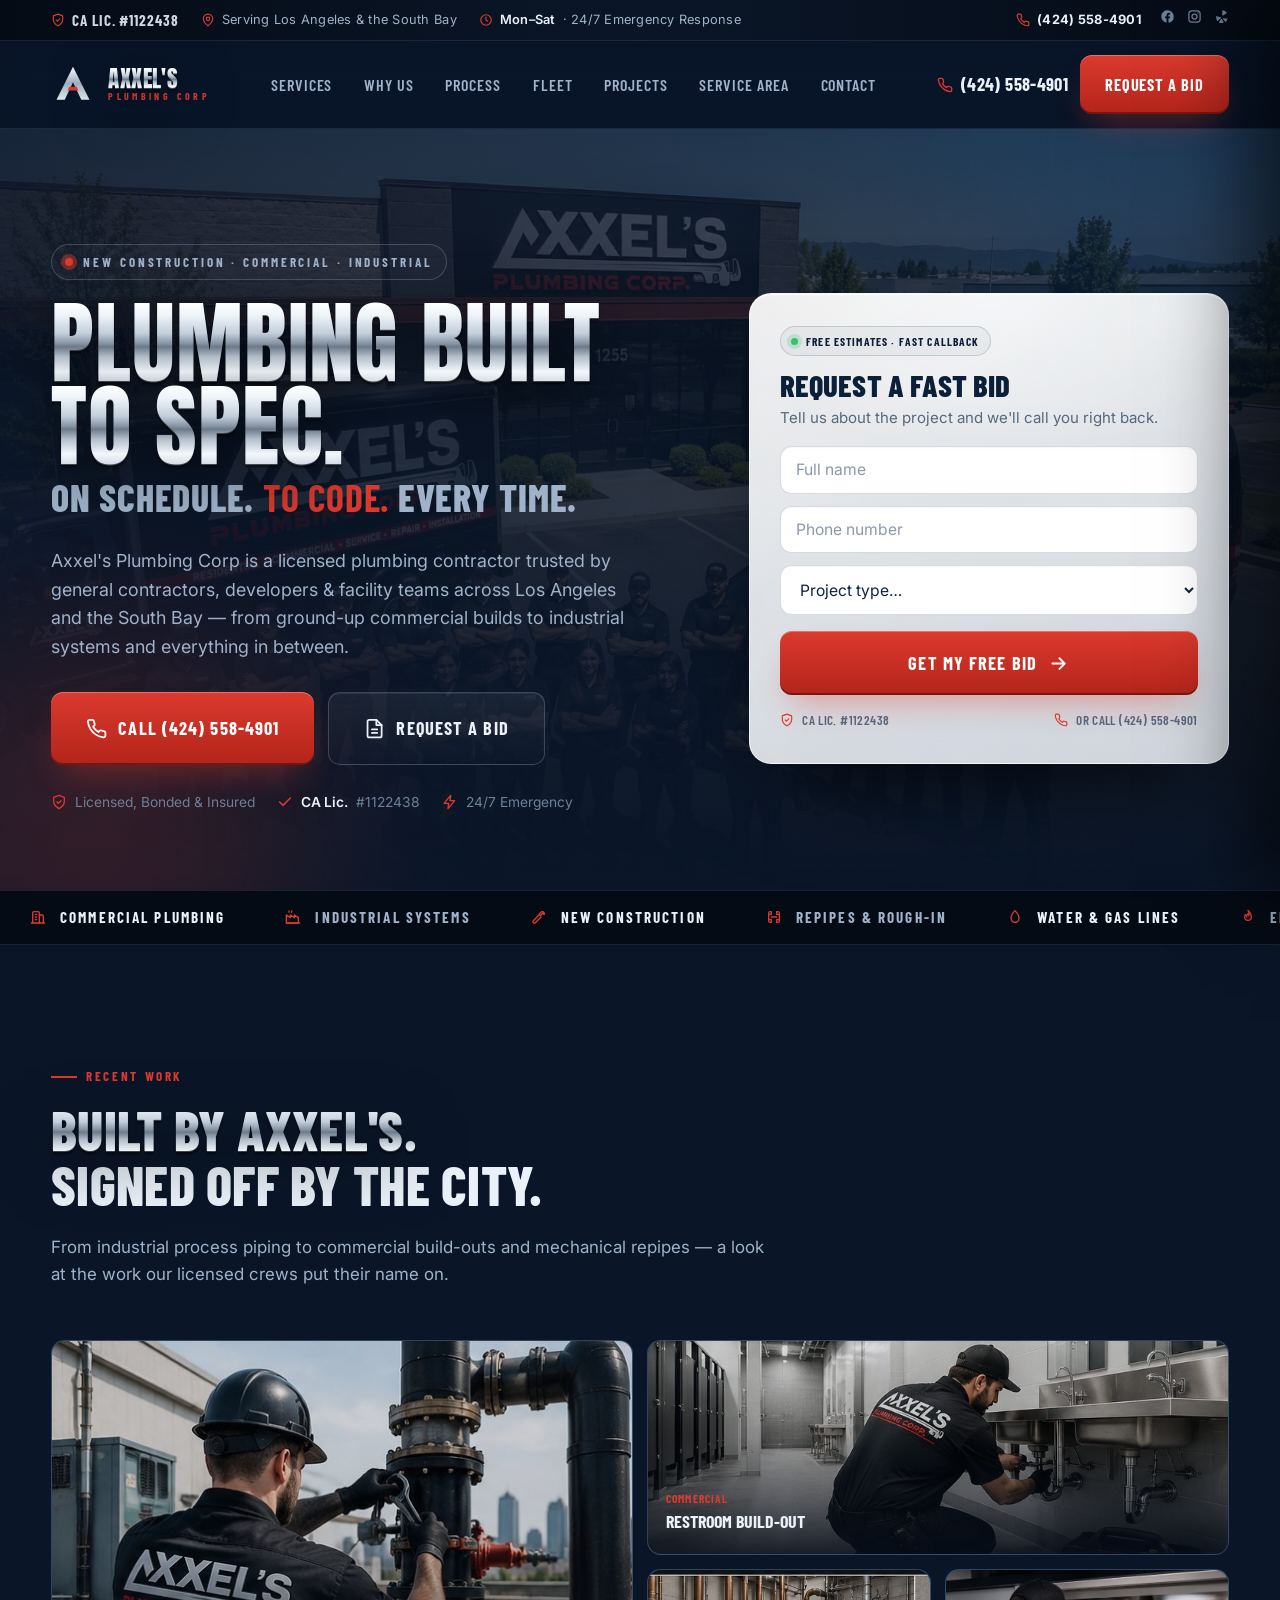
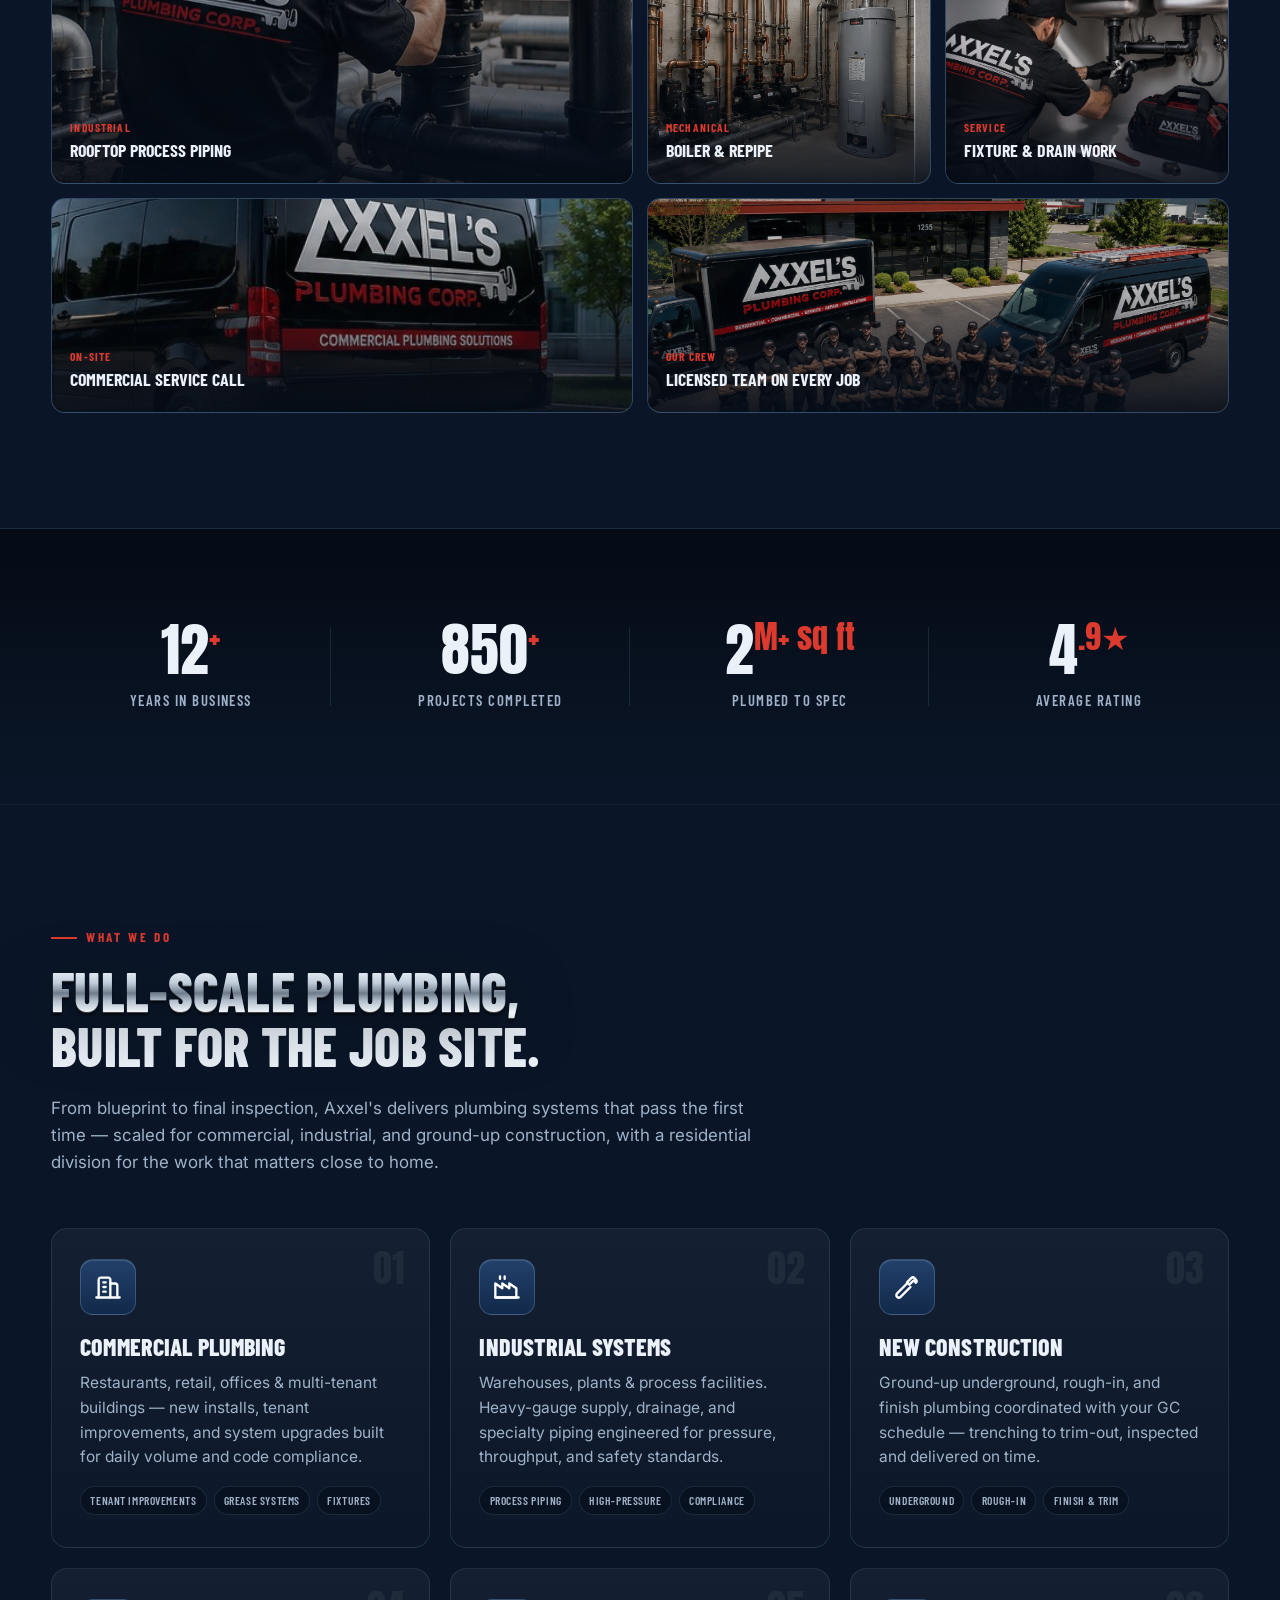
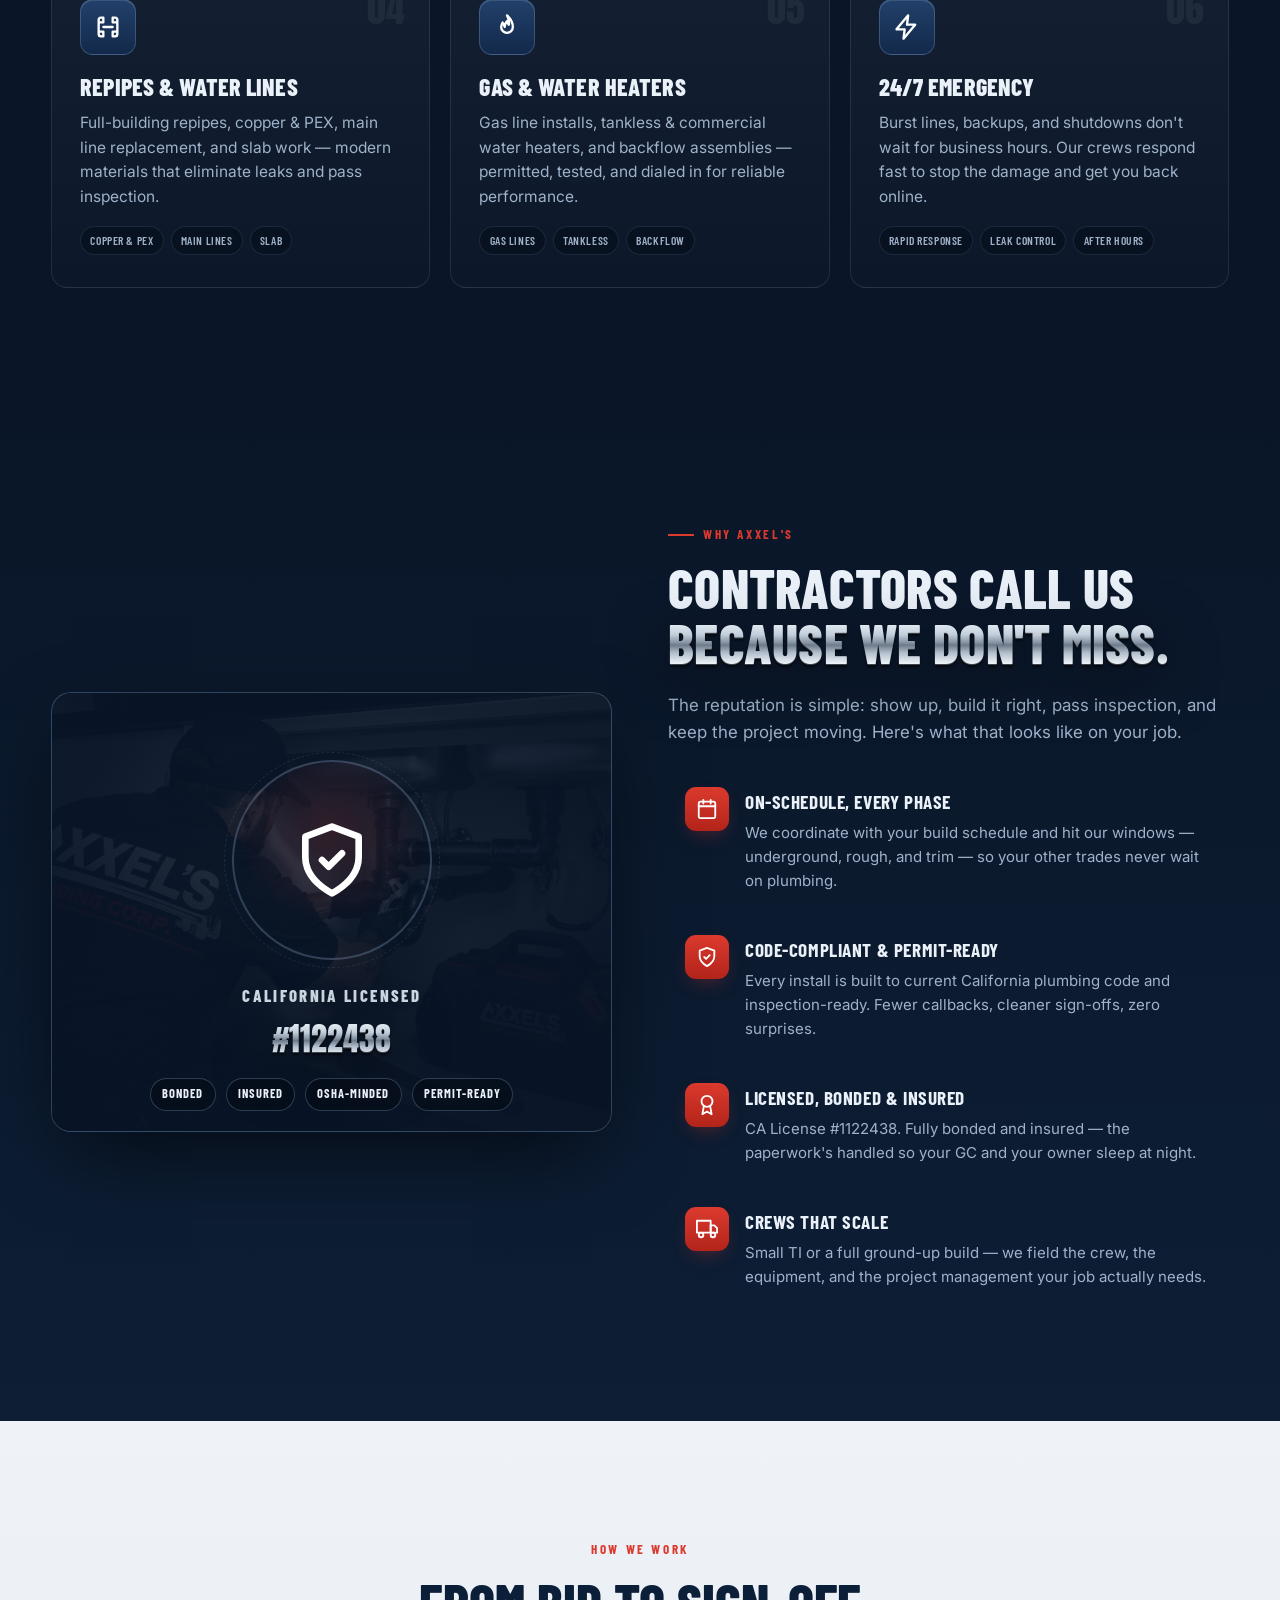
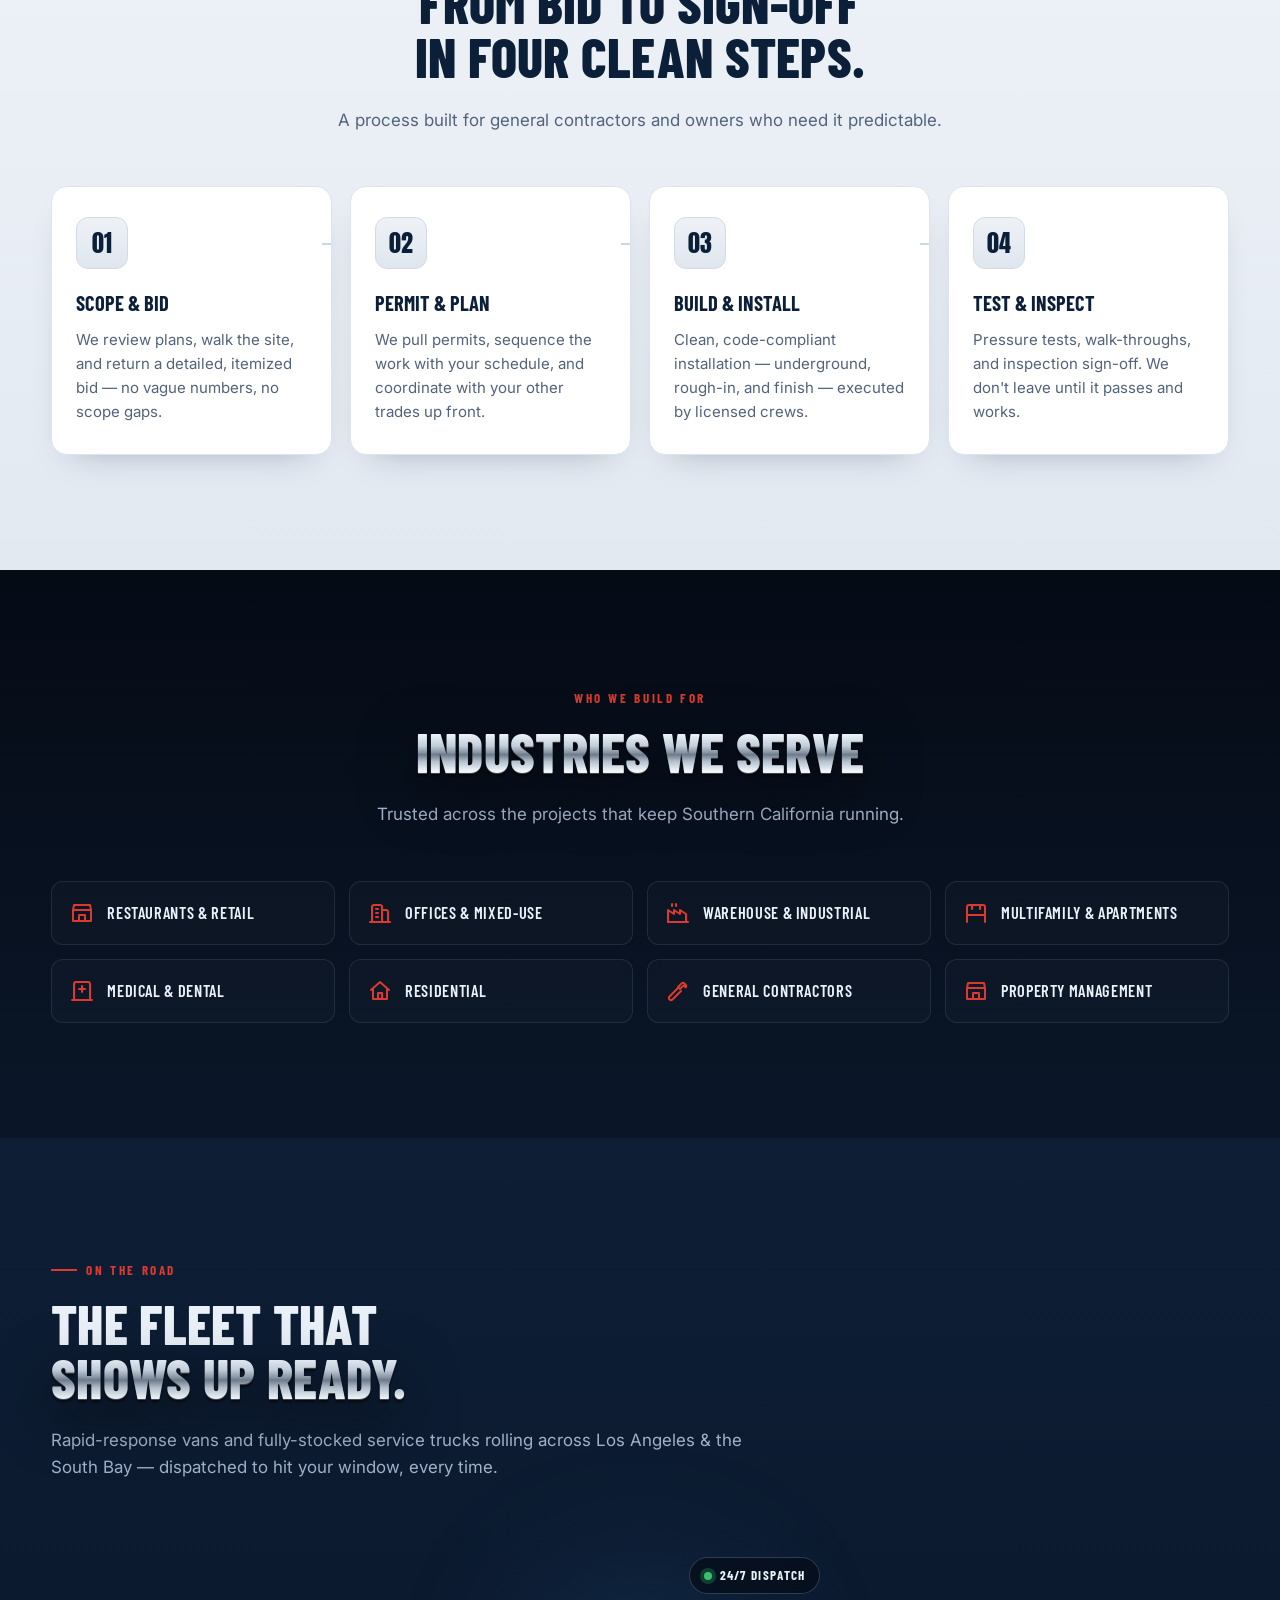
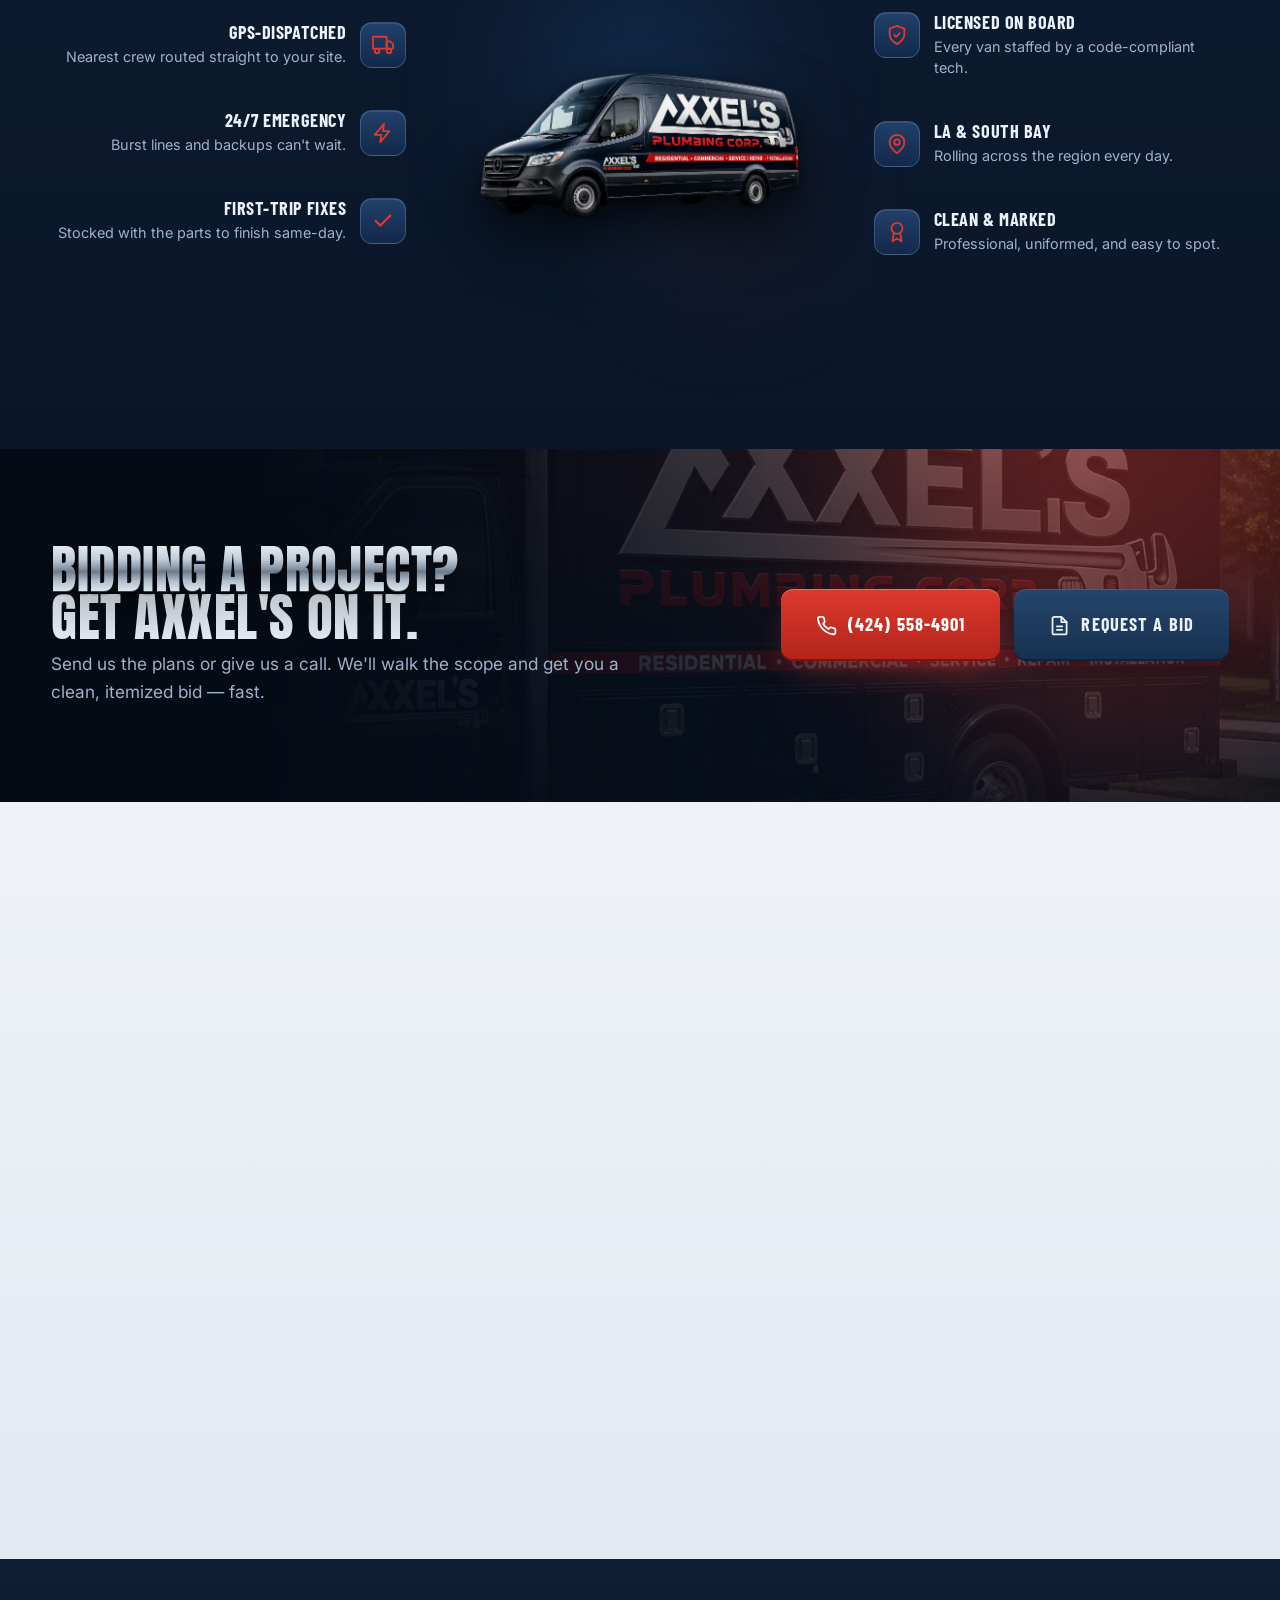
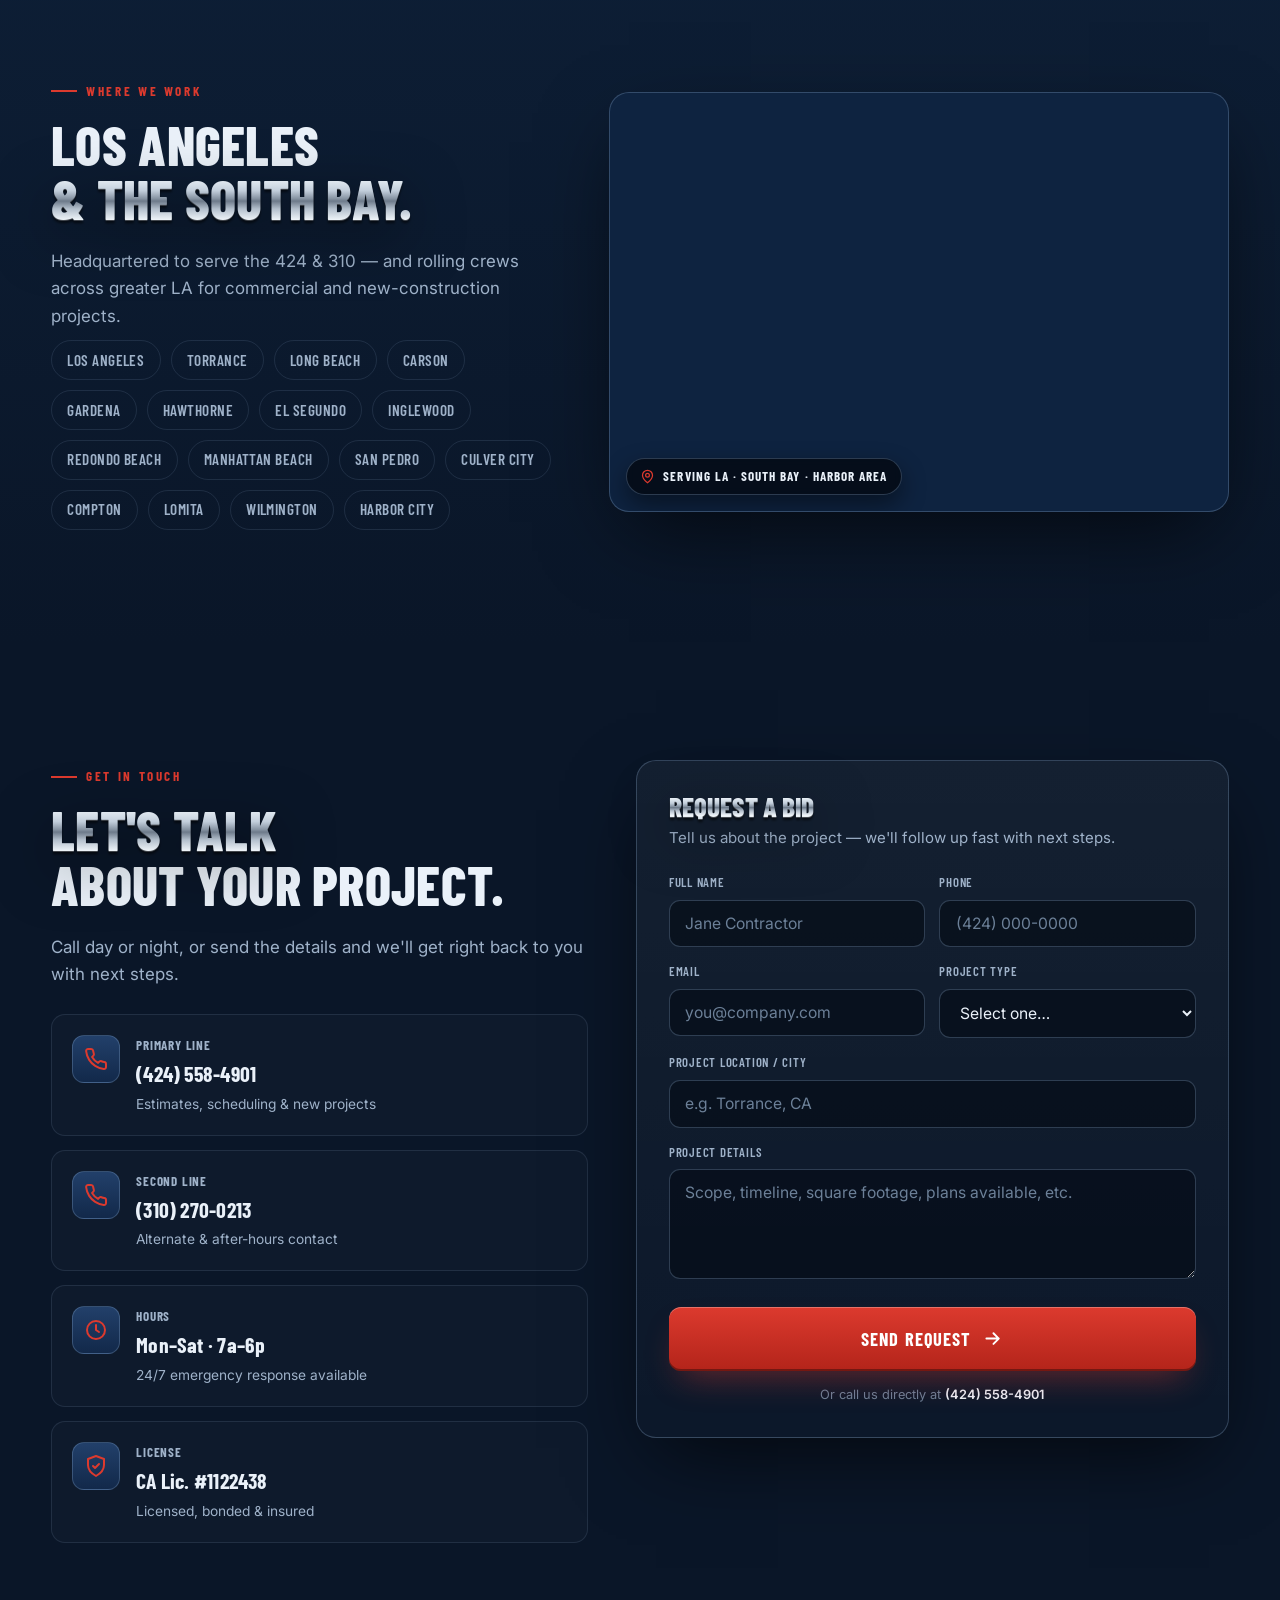
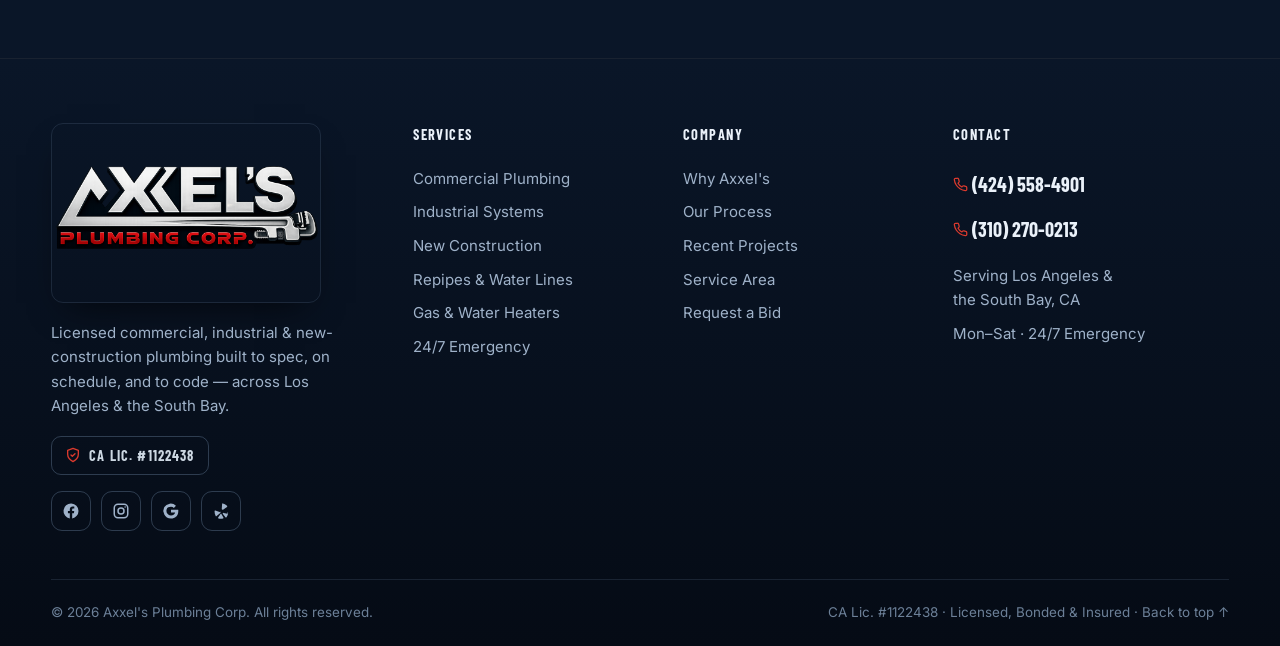
==== commit bd51d58e: "bento move, flush, contrast" ====
--- a/index.html
+++ b/index.html
@@ -454,8 +454,8 @@
 .fprop span{color:var(--muted);font-size:.9rem;line-height:1.5;display:block}
 
 /* ============================ SHOWCASE / GALLERY ============================ */
-.gallery{display:grid;grid-template-columns:repeat(6,1fr);grid-auto-rows:190px;gap:14px}
-@media(max-width:900px){.gallery{grid-template-columns:repeat(2,1fr);grid-auto-rows:170px}}
+.gallery{display:grid;grid-template-columns:repeat(4,1fr);grid-auto-rows:215px;gap:14px}
+@media(max-width:900px){.gallery{grid-template-columns:repeat(2,1fr);grid-auto-rows:165px}}
 .gtile{position:relative;border-radius:14px;overflow:hidden;border:1px solid var(--line-2);
   background:linear-gradient(160deg,#12294a,#081426);display:flex;align-items:flex-end;padding:18px;
   transition:.4s var(--ease)}
@@ -467,8 +467,30 @@
 .gtile .gcat{font-family:'Barlow Condensed',sans-serif;font-weight:700;text-transform:uppercase;letter-spacing:.1em;font-size:.72rem;color:var(--red)}
 .gtile .gtitle{font-family:'Barlow Condensed',sans-serif;font-weight:700;text-transform:uppercase;font-size:1.12rem;color:var(--ink)}
 .gtile .gph{position:absolute;top:14px;right:16px;z-index:2;font-size:.62rem;letter-spacing:.1em;color:var(--muted-2);text-transform:uppercase;border:1px solid var(--line);border-radius:100px;padding:.25em .6em}
-.g-wide{grid-column:span 3}.g-tall{grid-row:span 2}.g-med{grid-column:span 2}
-@media(max-width:900px){.g-wide,.g-med{grid-column:span 2}.g-tall{grid-row:span 1}}
+.g-2x2{grid-column:span 2;grid-row:span 2}.g-2w{grid-column:span 2}
+@media(max-width:900px){.g-2x2{grid-column:span 2;grid-row:span 2}.g-2w{grid-column:span 2}}
+
+/* ============================ LIGHT THEME SECTIONS ============================ */
+.theme-light{background:linear-gradient(180deg,#eff3f8,#e2e9f1);color:#0e2340}
+.theme-light .kicker{color:var(--red)}
+.theme-light .kicker::before{background:var(--red)}
+.theme-light .sec-head p,.theme-light > .wrap > p{color:#53637a}
+.theme-light .chrome{background:none;-webkit-text-fill-color:#0c1f38;color:#0c1f38;filter:none}
+.theme-light h2,.theme-light h3,.theme-light h4{color:#0c1f38}
+/* process cards on light */
+.theme-light .proc{background:#fff;border-color:#dde4ec;box-shadow:0 16px 34px -22px rgba(12,31,56,.35)}
+.theme-light .proc:hover{border-color:#c6d1de}
+.theme-light .proc .pn{background:linear-gradient(180deg,#eef2f7,#dfe6ee);border-color:#d2dbe5;color:#0c1f38}
+.theme-light .proc:hover .pn{background:linear-gradient(180deg,var(--red),var(--red-2));color:#fff}
+.theme-light .proc h4{color:#0c1f38}
+.theme-light .proc p{color:#53637a}
+.theme-light .proc .line{background:#cdd7e2}
+/* testimonial cards on light */
+.theme-light .testi{background:#fff;border-color:#dde4ec;box-shadow:0 16px 34px -22px rgba(12,31,56,.35)}
+.theme-light .testi p{color:#22364d}
+.theme-light .testi .who b{color:#0c1f38}
+.theme-light .testi .who span{color:#64748b}
+.theme-light .testi .av{background:linear-gradient(180deg,#eef2f7,#dfe6ee);border-color:#d2dbe5;color:#3a4a5e}
 
 /* ============================ TESTIMONIALS ============================ */
 .testi-grid{display:grid;grid-template-columns:repeat(3,1fr);gap:20px}
@@ -785,6 +807,25 @@
     <span class="ticker-item"><svg><use href="#i-home"/></svg> Residential Welcome</span>
   </div>
 </div>
+
+<!-- ============================ SHOWCASE / GALLERY (BENTO) ============================ -->
+<section class="sec" id="work">
+  <div class="wrap">
+    <div class="sec-head reveal">
+      <span class="kicker">Recent Work</span>
+      <h2><span class="chrome">Built By Axxel's.</span><br>Signed Off By The City.</h2>
+      <p>From industrial process piping to commercial build-outs and mechanical repipes — a look at the work our licensed crews put their name on.</p>
+    </div>
+    <div class="gallery">
+      <div class="gtile g-2x2 reveal"><img class="gimg" src="img/work-rooftop.jpg" alt="Axxel's plumber servicing rooftop process piping"><div class="gmeta"><div class="gcat">Industrial</div><div class="gtitle">Rooftop Process Piping</div></div></div>
+      <div class="gtile g-2w reveal" data-d="1"><img class="gimg" src="img/work-sinks.jpg" alt="Commercial restroom plumbing build-out"><div class="gmeta"><div class="gcat">Commercial</div><div class="gtitle">Restroom Build-Out</div></div></div>
+      <div class="gtile reveal" data-d="2"><img class="gimg" src="img/work-boiler.jpg" alt="Mechanical room with copper repipe and water heater"><div class="gmeta"><div class="gcat">Mechanical</div><div class="gtitle">Boiler &amp; Repipe</div></div></div>
+      <div class="gtile reveal" data-d="3"><img class="gimg" src="img/plumber.jpg" alt="Axxel's plumber servicing fixtures and drain lines"><div class="gmeta"><div class="gcat">Service</div><div class="gtitle">Fixture &amp; Drain Work</div></div></div>
+      <div class="gtile g-2w reveal"><img class="gimg" src="img/work-vansite.jpg" alt="Axxel's van on a commercial job site"><div class="gmeta"><div class="gcat">On-Site</div><div class="gtitle">Commercial Service Call</div></div></div>
+      <div class="gtile g-2w reveal" data-d="1"><img class="gimg" src="img/team.jpg" alt="The Axxel's Plumbing Corp crew"><div class="gmeta"><div class="gcat">Our Crew</div><div class="gtitle">Licensed Team On Every Job</div></div></div>
+    </div>
+  </div>
+</section>
 
 <!-- ============================ STATS ============================ -->
 <section class="stats">
@@ -894,7 +935,7 @@
 </section>
 
 <!-- ============================ PROCESS ============================ -->
-<section class="sec" id="process">
+<section class="sec theme-light" id="process">
   <div class="wrap">
     <div class="sec-head center reveal">
       <span class="kicker">How We Work</span>
@@ -966,24 +1007,6 @@
   </div>
 </section>
 
-<!-- ============================ SHOWCASE / GALLERY ============================ -->
-<section class="sec" id="work">
-  <div class="wrap">
-    <div class="sec-head reveal">
-      <span class="kicker">Recent Work</span>
-      <h2><span class="chrome">Built By Axxel's.</span><br>Signed Off By The City.</h2>
-      <p>From industrial process piping to commercial build-outs and mechanical repipes — a look at the work our licensed crews put their name on.</p>
-    </div>
-    <div class="gallery">
-      <div class="gtile g-wide g-tall reveal"><img class="gimg" src="img/work-rooftop.jpg" alt="Axxel's plumber servicing rooftop process piping"><div class="gmeta"><div class="gcat">Industrial</div><div class="gtitle">Rooftop Process Piping</div></div></div>
-      <div class="gtile g-med reveal" data-d="1"><img class="gimg" src="img/work-sinks.jpg" alt="Commercial restroom plumbing build-out"><div class="gmeta"><div class="gcat">Commercial</div><div class="gtitle">Restroom Build-Out</div></div></div>
-      <div class="gtile reveal" data-d="2"><img class="gimg" src="img/work-boiler.jpg" alt="Mechanical room with copper repipe and water heater"><div class="gmeta"><div class="gcat">Mechanical</div><div class="gtitle">Boiler &amp; Repipe</div></div></div>
-      <div class="gtile reveal" data-d="3"><img class="gimg" src="img/plumber.jpg" alt="Axxel's plumber servicing fixtures and drain lines"><div class="gmeta"><div class="gcat">Service</div><div class="gtitle">Fixture &amp; Drain Work</div></div></div>
-      <div class="gtile g-med reveal"><img class="gimg" src="img/work-vansite.jpg" alt="Axxel's van on a commercial job site"><div class="gmeta"><div class="gcat">On-Site</div><div class="gtitle">Commercial Service Call</div></div></div>
-      <div class="gtile g-wide reveal" data-d="1"><img class="gimg" src="img/team.jpg" alt="The Axxel's Plumbing Corp crew"><div class="gmeta"><div class="gcat">Our Crew</div><div class="gtitle">Licensed Team On Every Job</div></div></div>
-    </div>
-  </div>
-</section>
 
 <!-- ============================ CTA BAND ============================ -->
 <section class="ctaband">
@@ -1002,7 +1025,7 @@
 </section>
 
 <!-- ============================ TESTIMONIALS ============================ -->
-<section class="sec">
+<section class="sec theme-light">
   <div class="wrap">
     <div class="sec-head center reveal">
       <span class="kicker">Word On The Job Site</span>
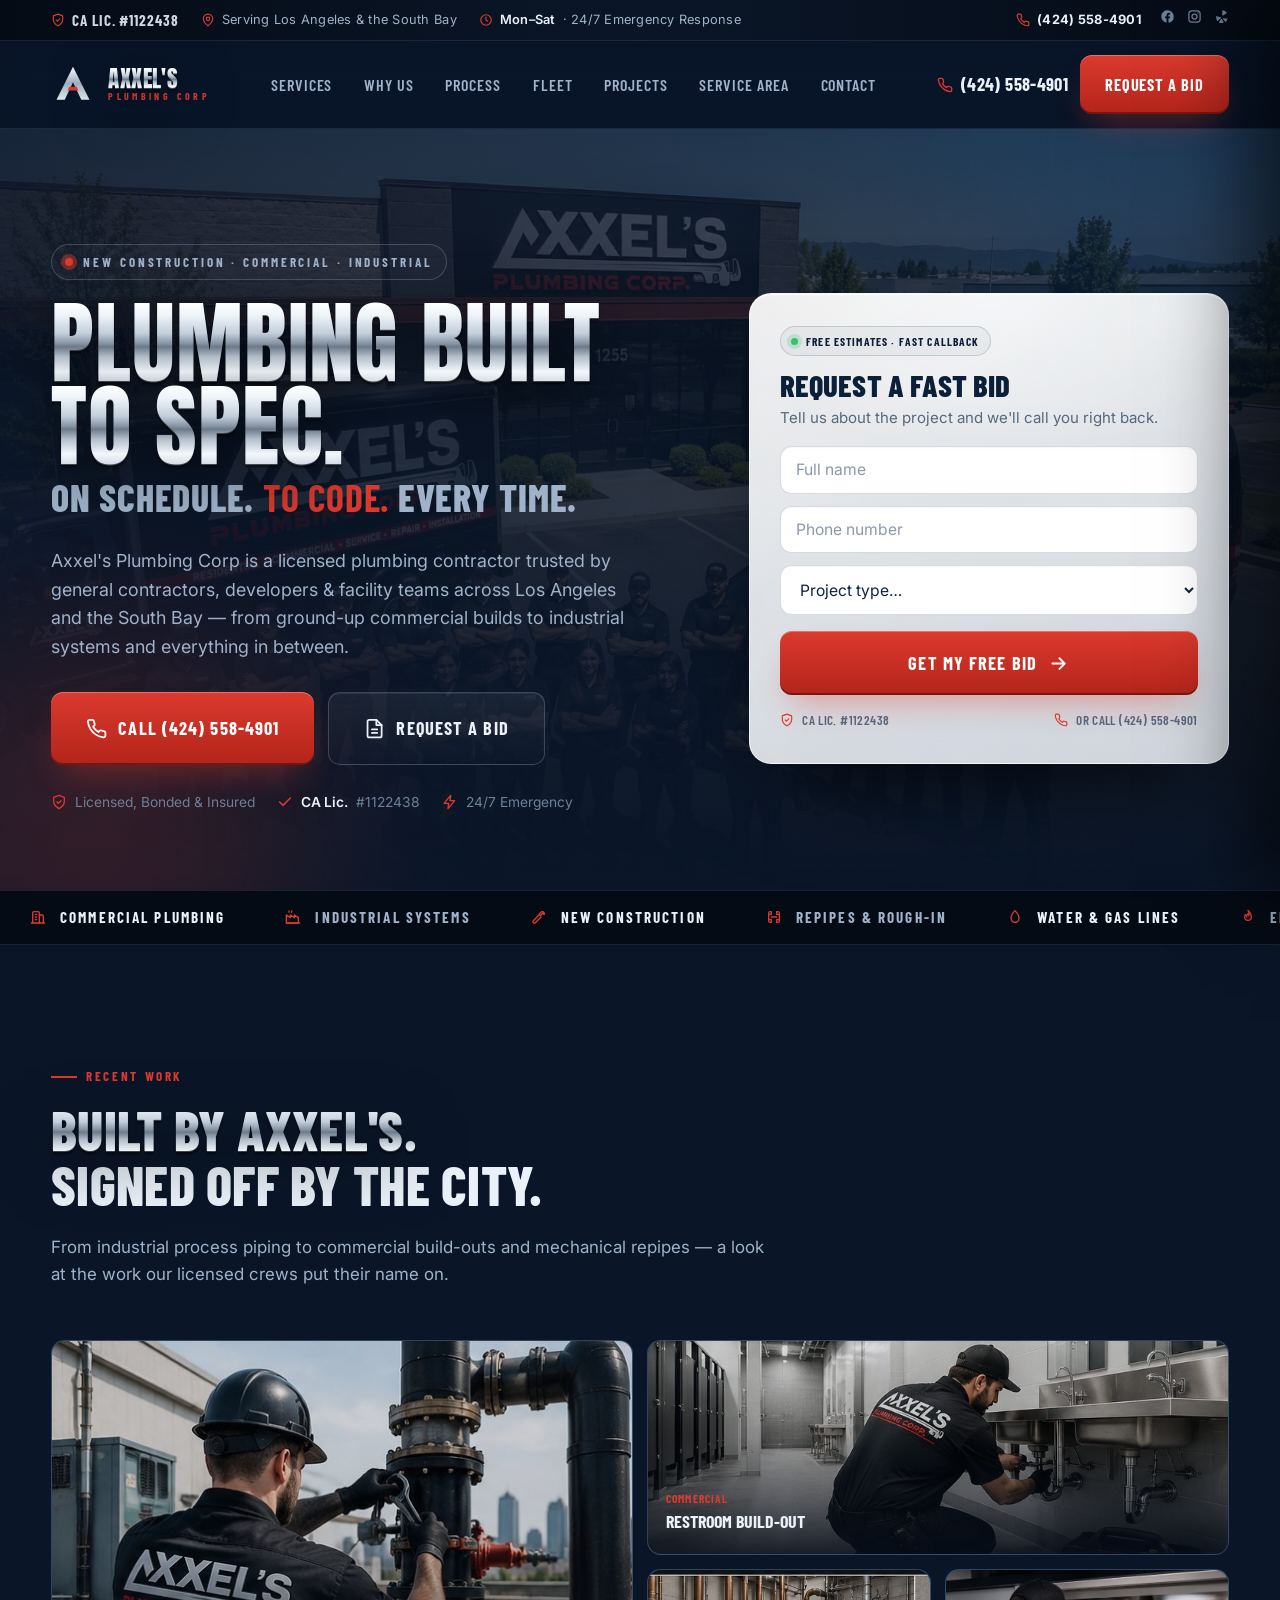
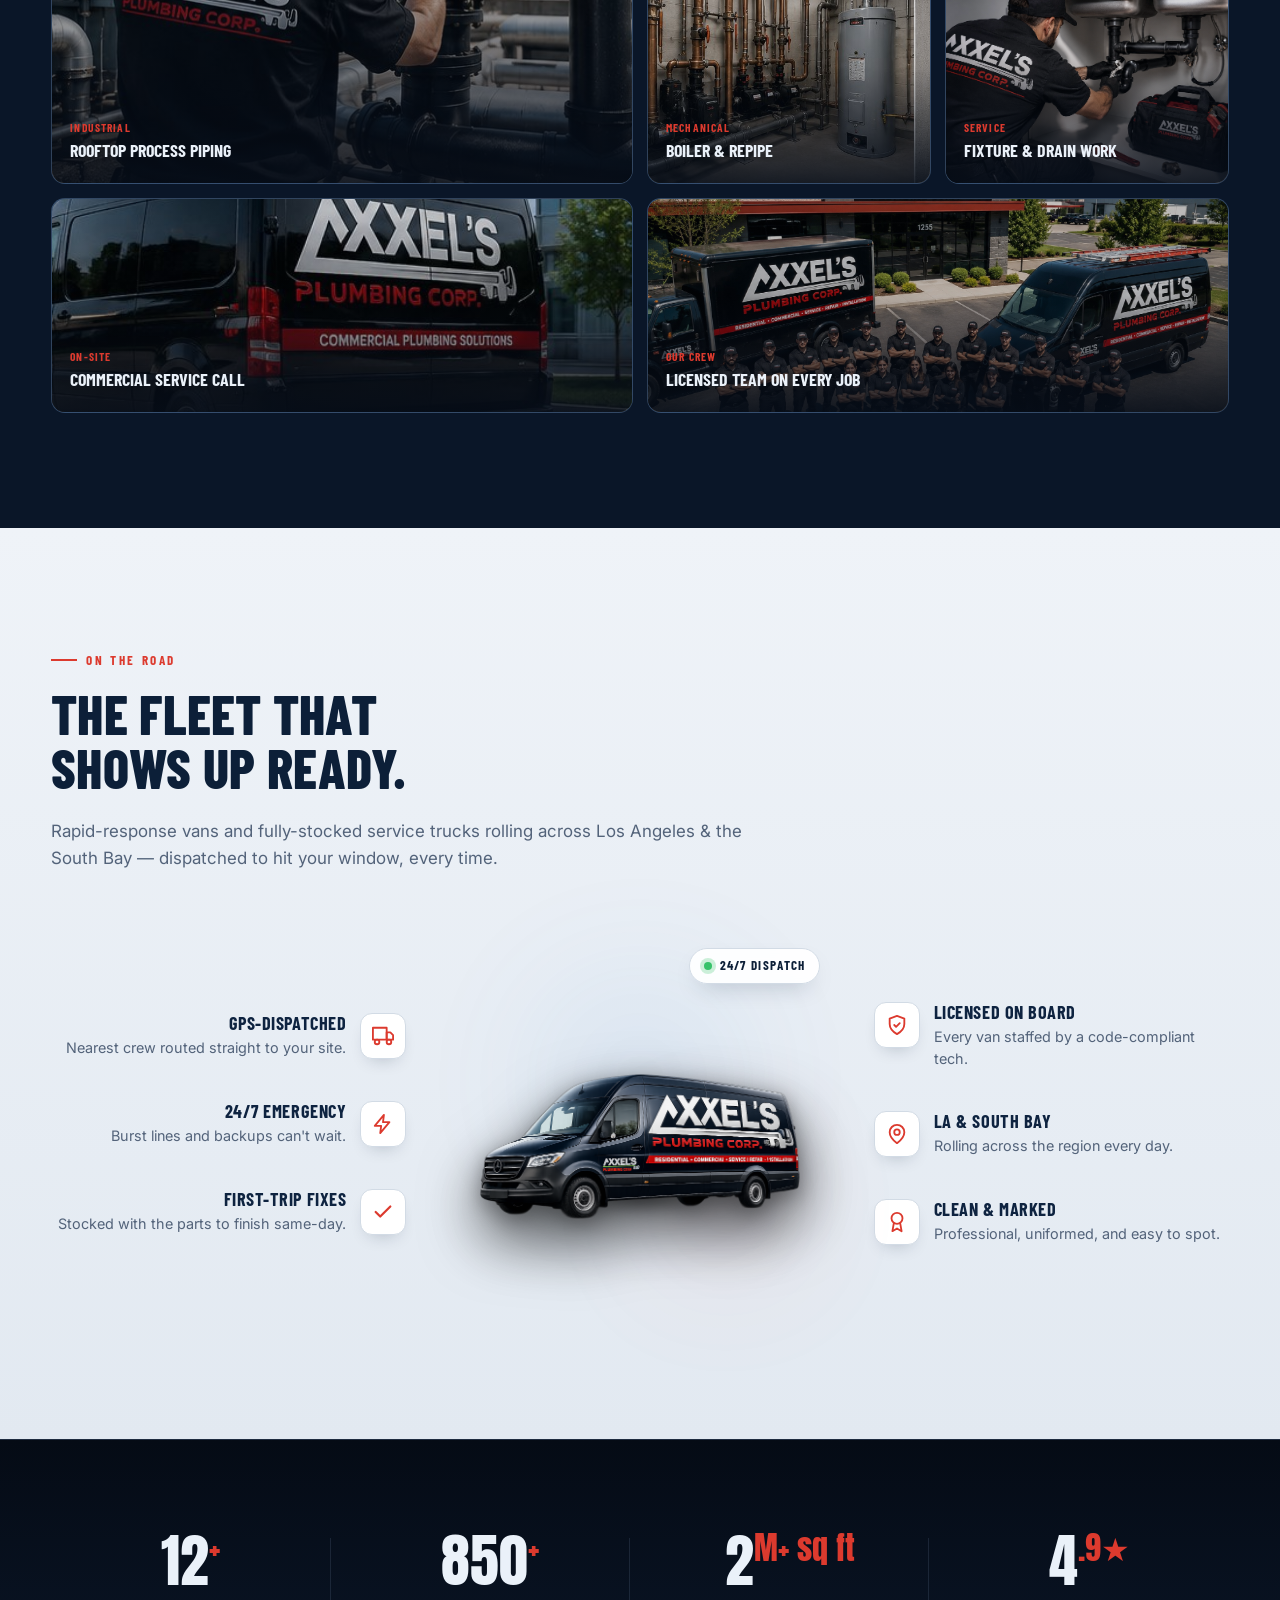
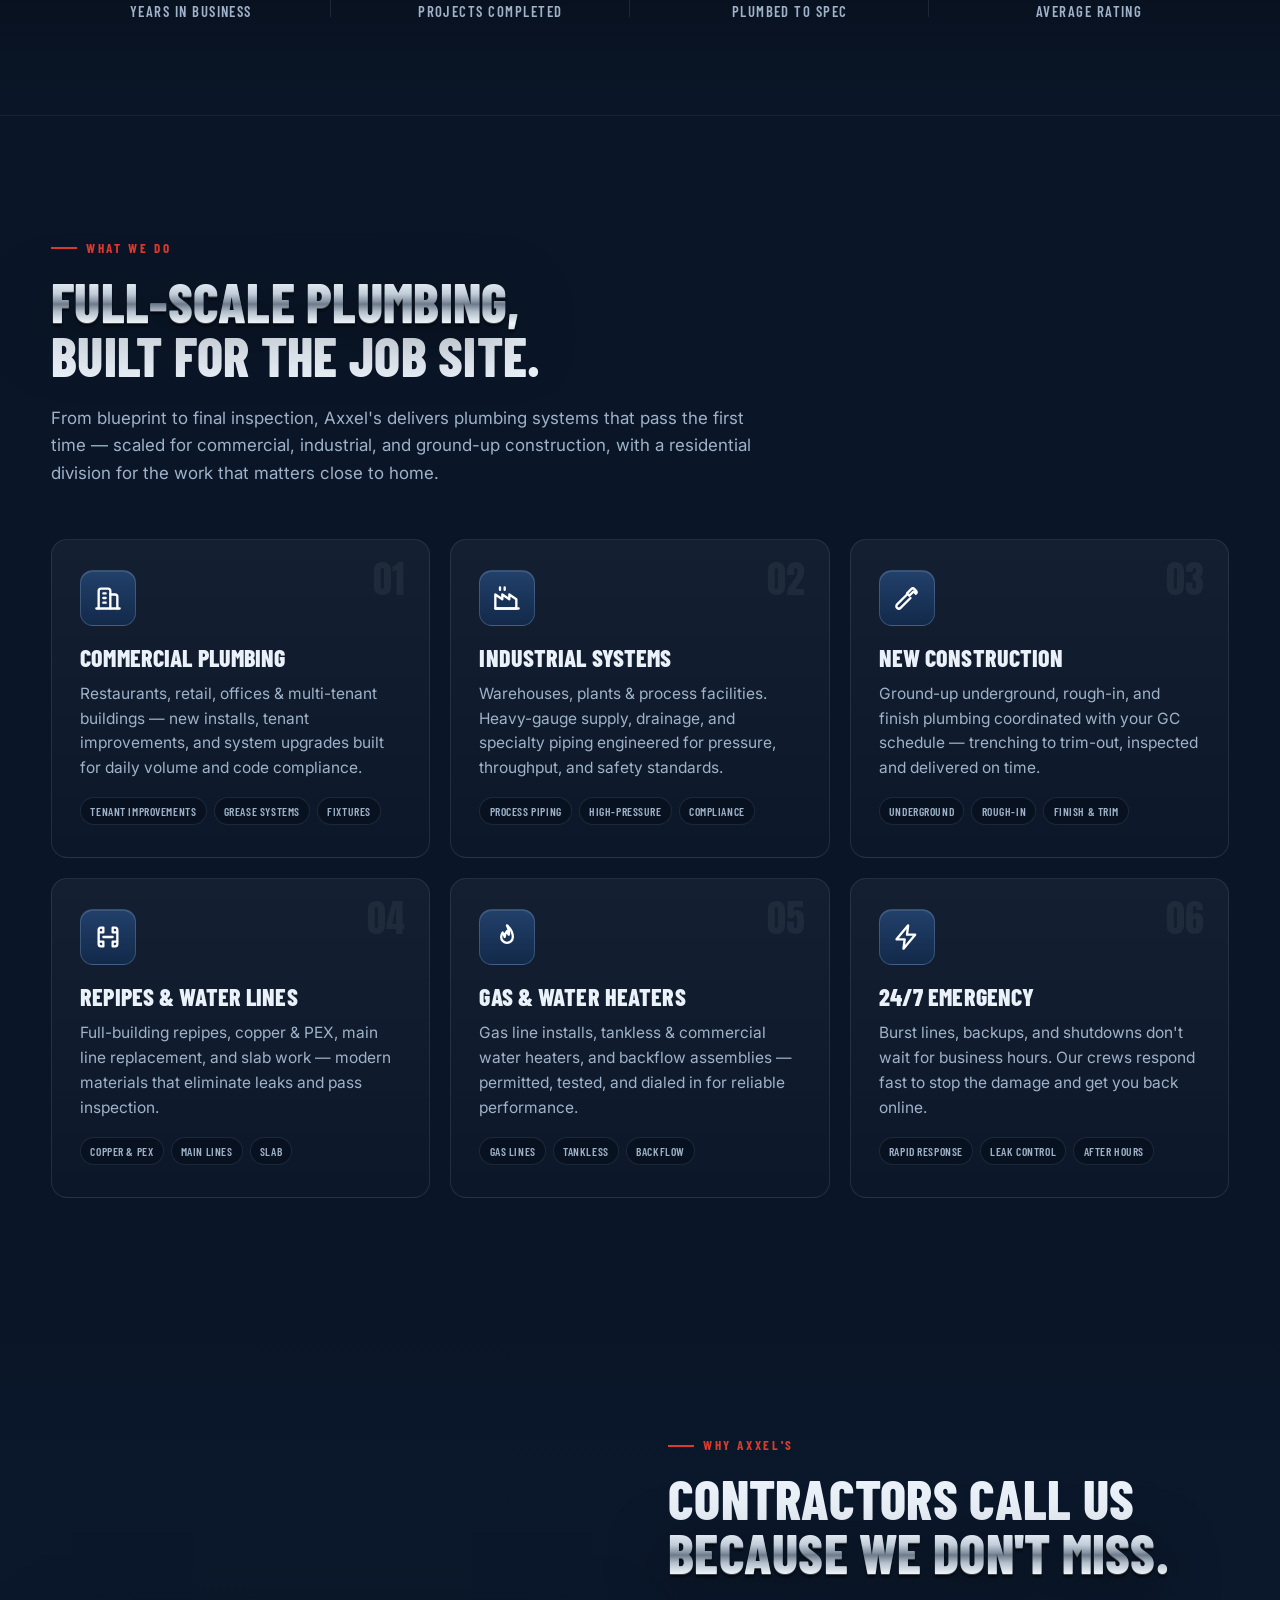
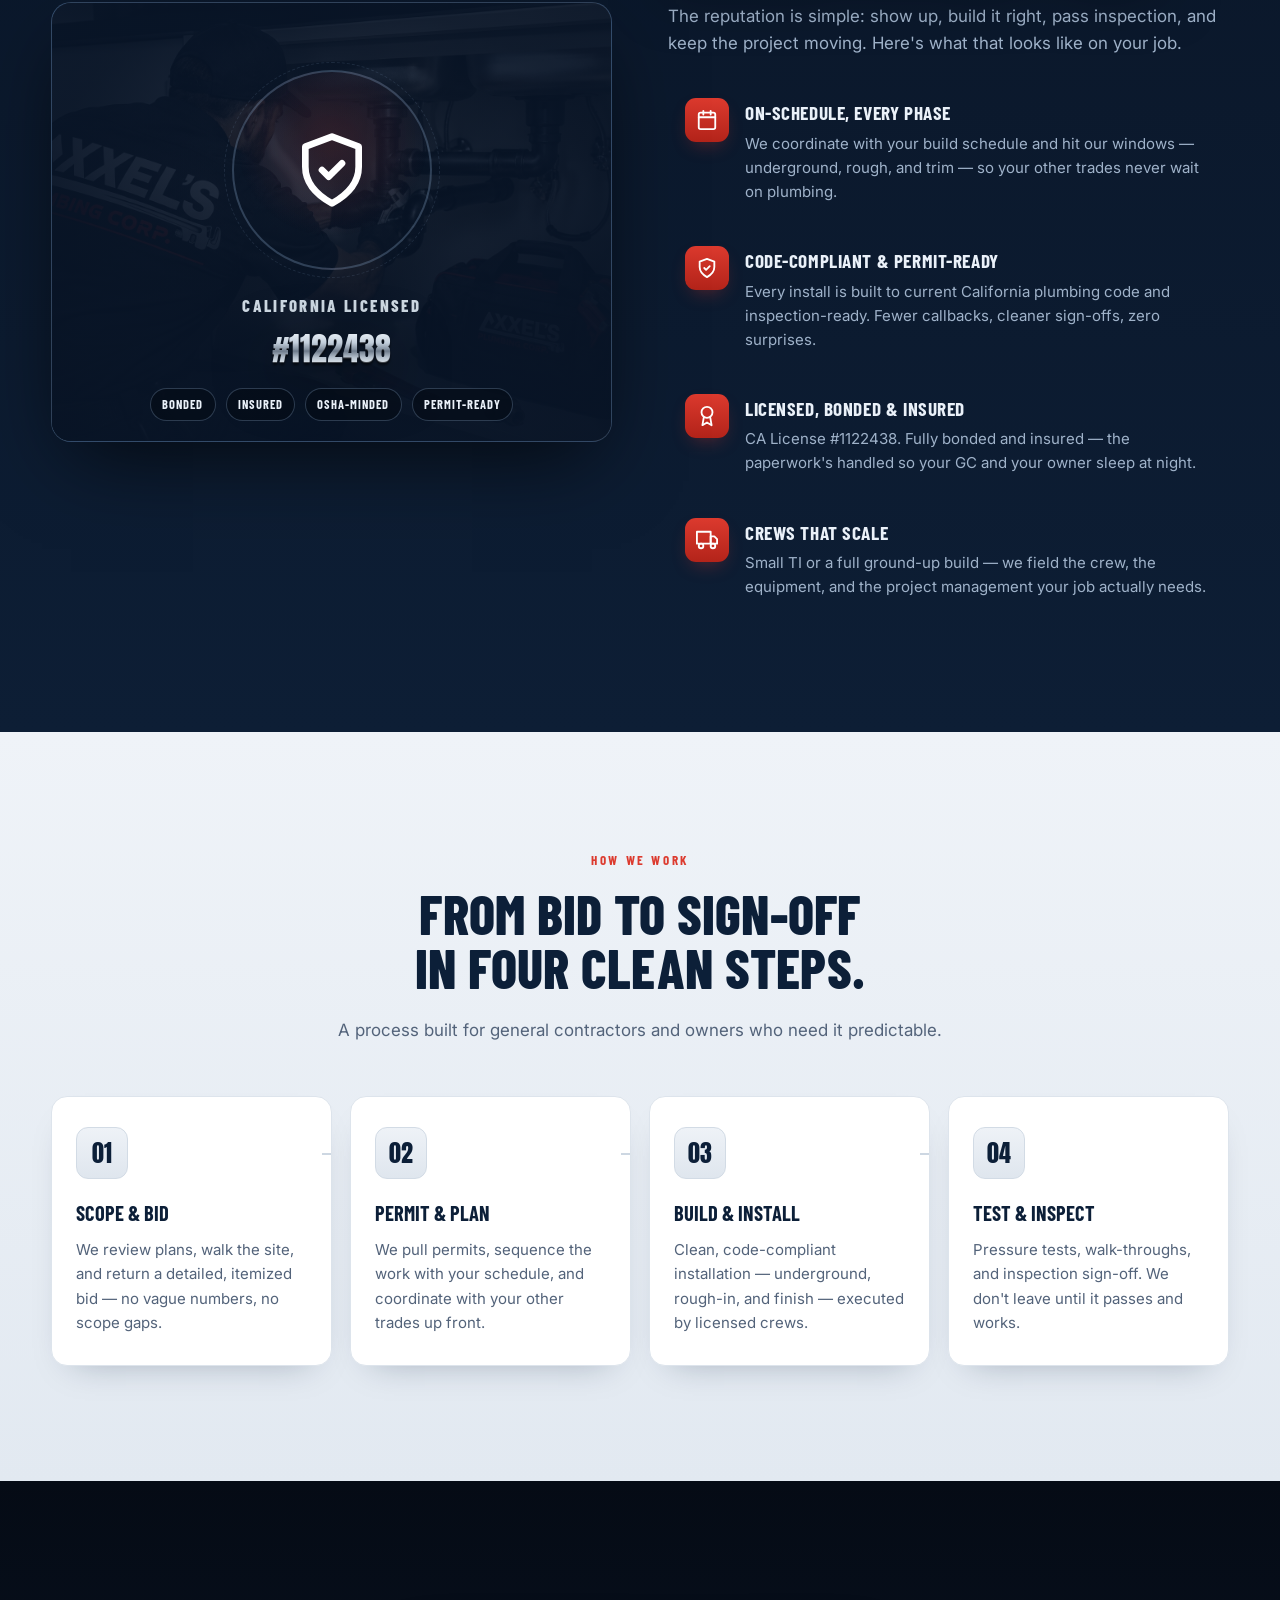
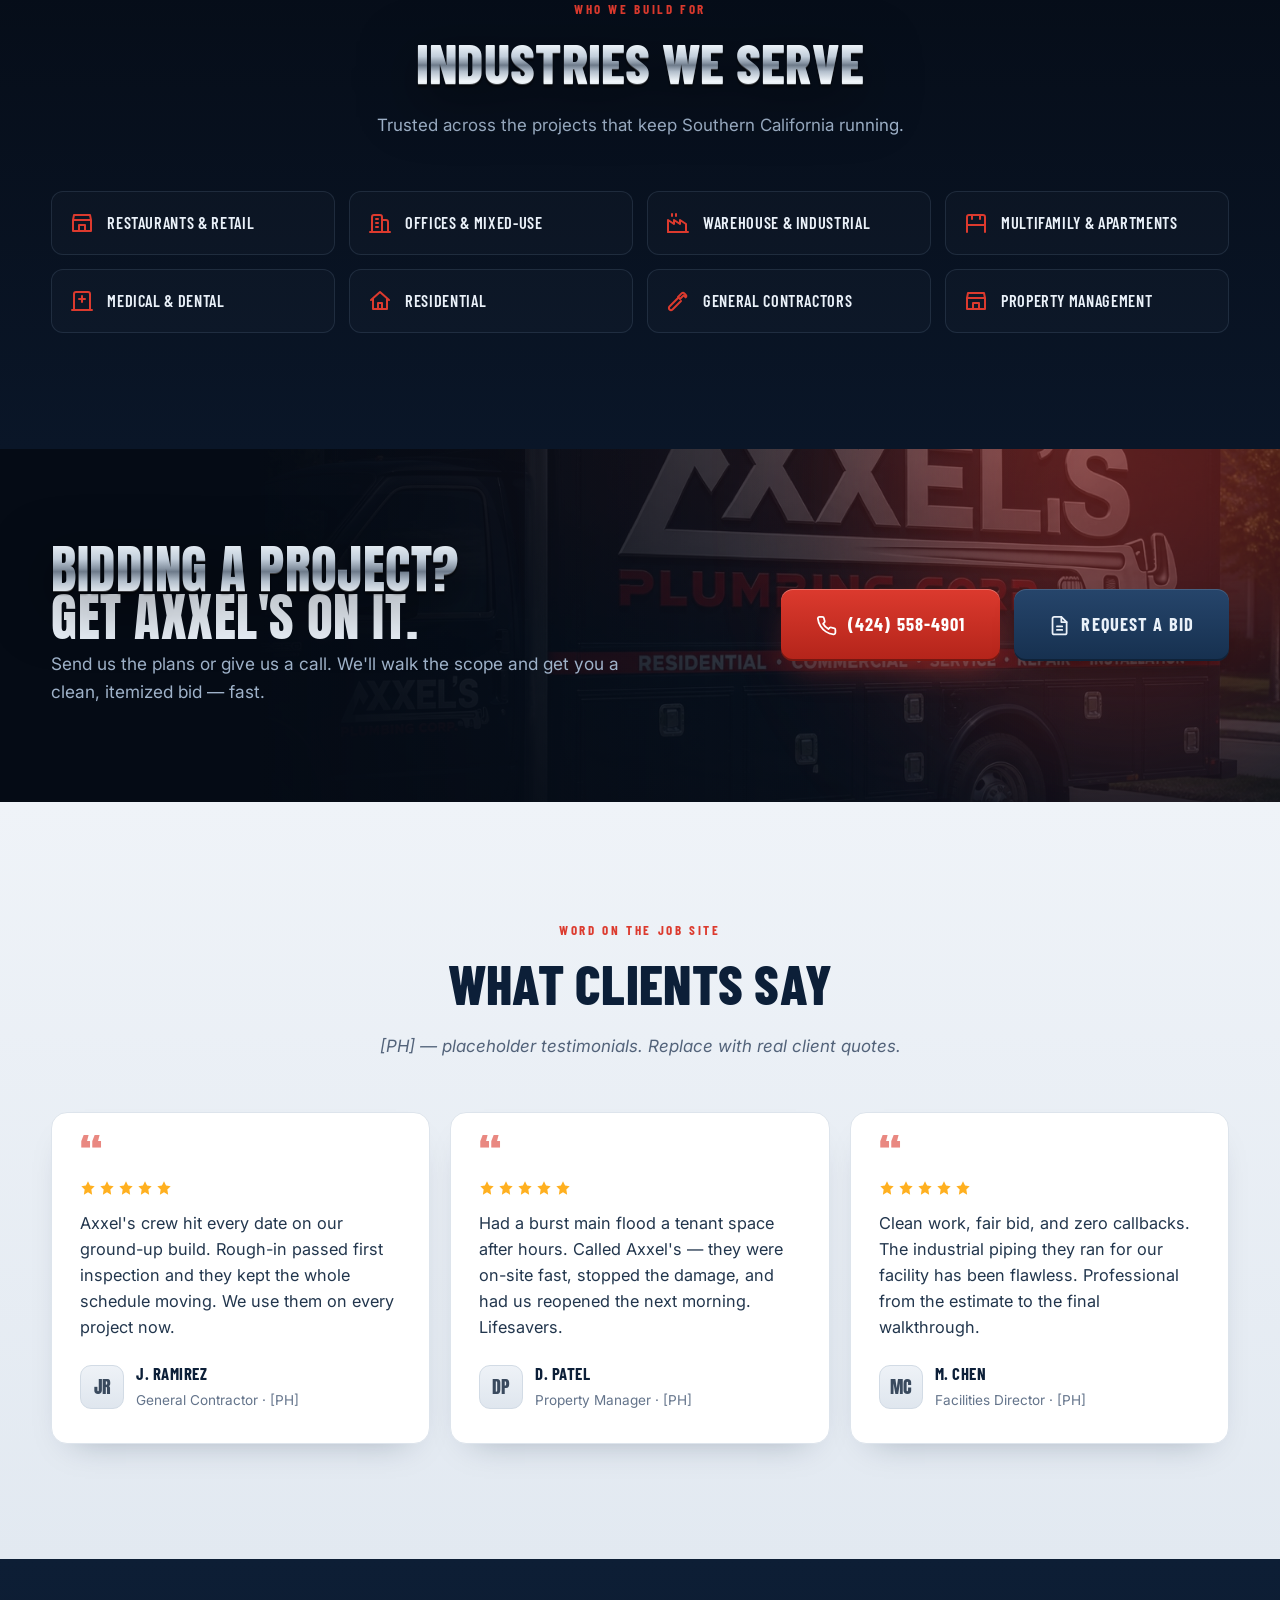
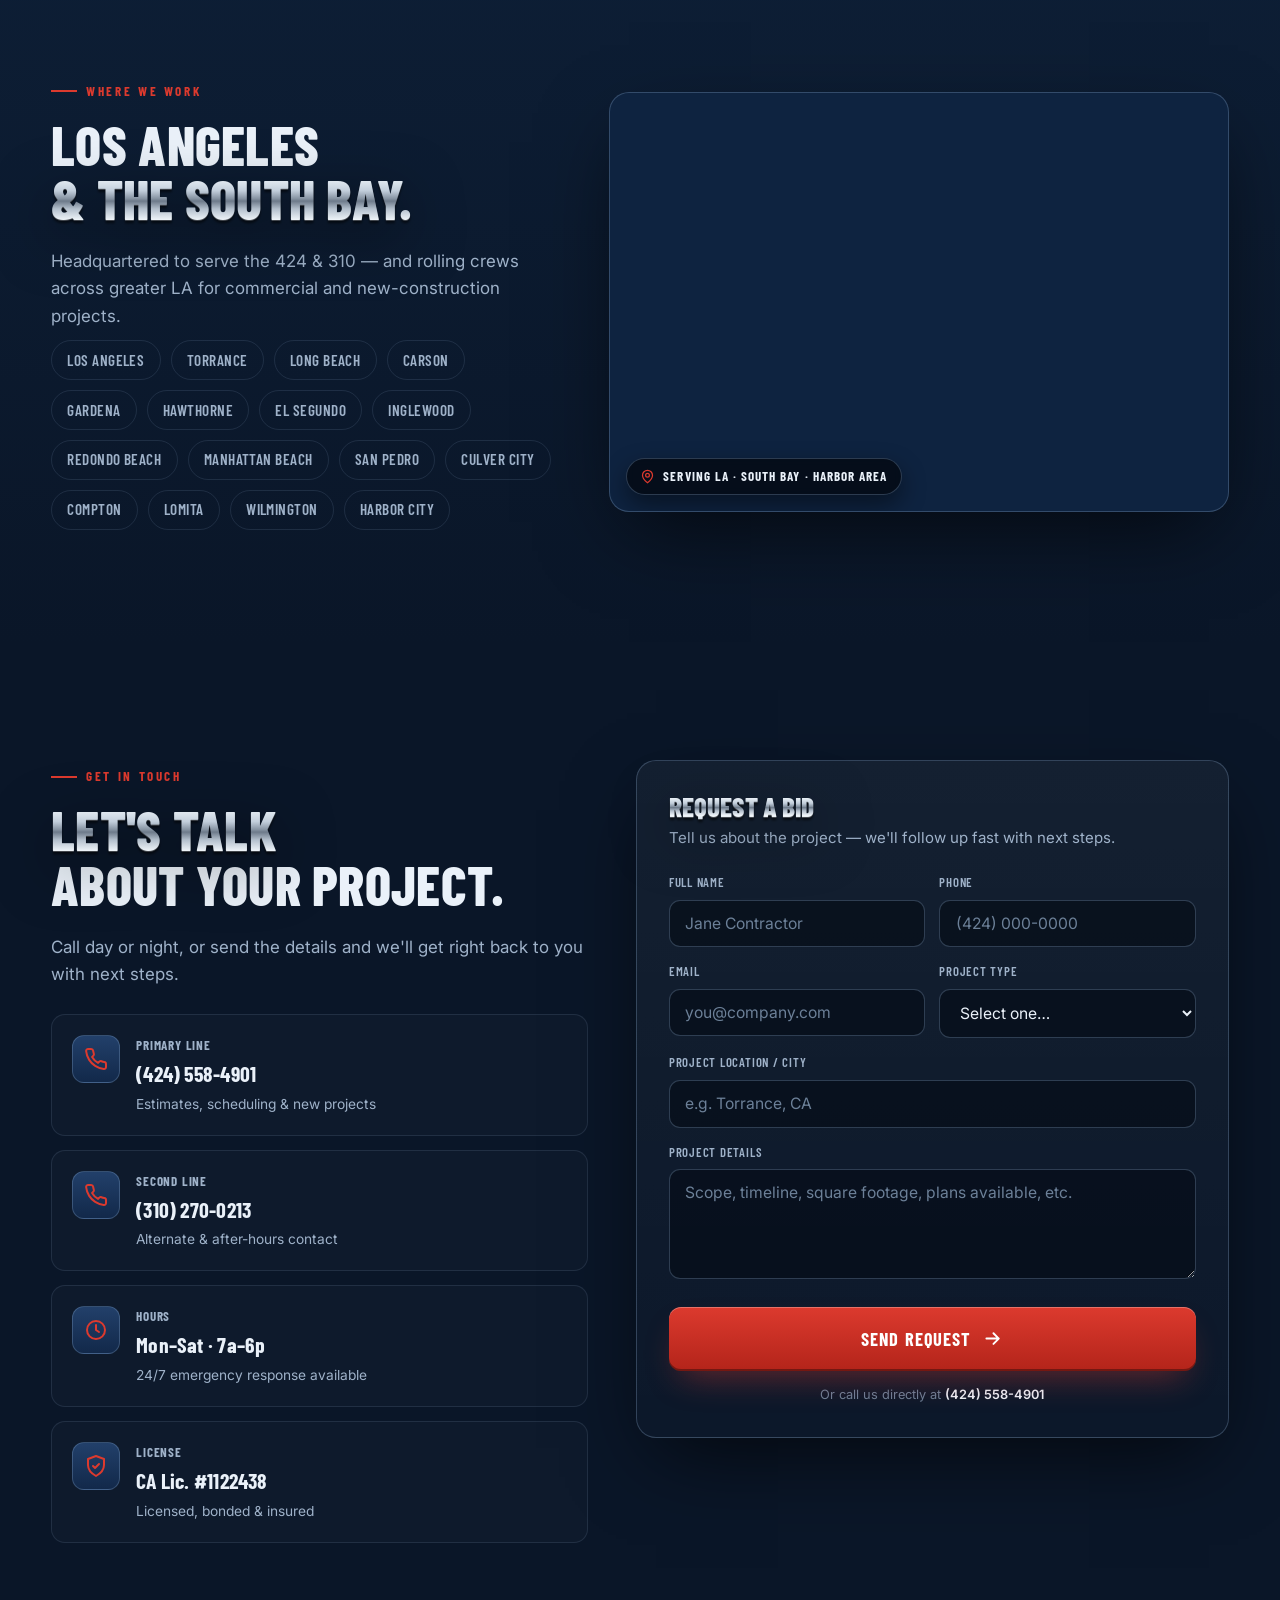
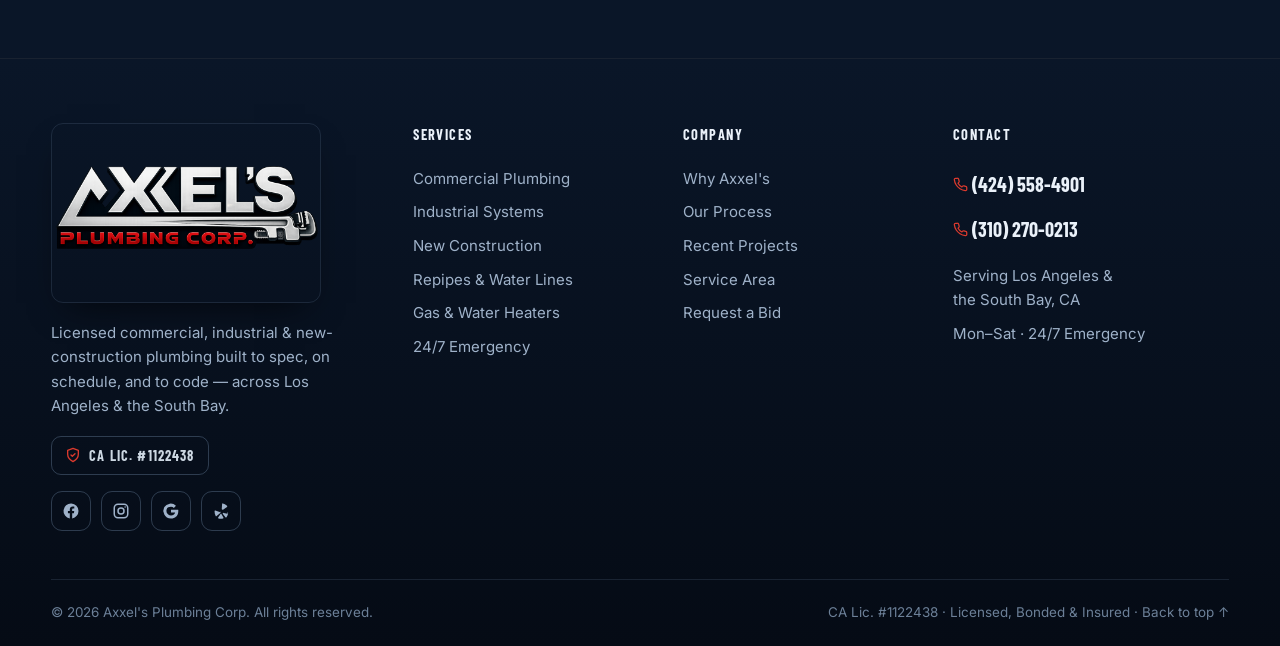
==== commit 94b45b50: "van section update" ====
--- a/index.html
+++ b/index.html
@@ -491,6 +491,14 @@
 .theme-light .testi .who b{color:#0c1f38}
 .theme-light .testi .who span{color:#64748b}
 .theme-light .testi .av{background:linear-gradient(180deg,#eef2f7,#dfe6ee);border-color:#d2dbe5;color:#3a4a5e}
+/* fleet section on light */
+.theme-light.fleet{background:linear-gradient(180deg,#eff3f8,#e2e9f1)}
+.theme-light .fprop .ic{background:#fff;border-color:#d2dbe5;box-shadow:0 8px 18px -10px rgba(12,31,56,.3)}
+.theme-light .fprop:hover .ic{background:linear-gradient(180deg,var(--red),var(--red-2));border-color:transparent}
+.theme-light .fprop span{color:#53637a}
+.theme-light .stage-badge{background:rgba(255,255,255,.92);border-color:#d2dbe5;color:#0c1f38;box-shadow:0 10px 24px -12px rgba(12,31,56,.35)}
+.theme-light .stage-glow.blue{opacity:.4}
+.theme-light .stage-glow.red{opacity:.4}
 
 /* ============================ TESTIMONIALS ============================ */
 .testi-grid{display:grid;grid-template-columns:repeat(3,1fr);gap:20px}
@@ -823,6 +831,41 @@
       <div class="gtile reveal" data-d="3"><img class="gimg" src="img/plumber.jpg" alt="Axxel's plumber servicing fixtures and drain lines"><div class="gmeta"><div class="gcat">Service</div><div class="gtitle">Fixture &amp; Drain Work</div></div></div>
       <div class="gtile g-2w reveal"><img class="gimg" src="img/work-vansite.jpg" alt="Axxel's van on a commercial job site"><div class="gmeta"><div class="gcat">On-Site</div><div class="gtitle">Commercial Service Call</div></div></div>
       <div class="gtile g-2w reveal" data-d="1"><img class="gimg" src="img/team.jpg" alt="The Axxel's Plumbing Corp crew"><div class="gmeta"><div class="gcat">Our Crew</div><div class="gtitle">Licensed Team On Every Job</div></div></div>
+    </div>
+  </div>
+</section>
+
+<!-- ============================ FLEET & CREW ============================ -->
+<section class="sec fleet theme-light" id="fleet">
+  <div class="wrap">
+    <div class="sec-head reveal">
+      <span class="kicker">On The Road</span>
+      <h2>The Fleet That<br><span class="chrome">Shows Up Ready.</span></h2>
+      <p>Rapid-response vans and fully-stocked service trucks rolling across Los Angeles &amp; the South Bay — dispatched to hit your window, every time.</p>
+    </div>
+    <div class="fleet-cols">
+      <div class="fleet-props left reveal">
+        <div class="fprop"><div class="ic"><svg><use href="#i-truck"/></svg></div><div><b>GPS-Dispatched</b><span>Nearest crew routed straight to your site.</span></div></div>
+        <div class="fprop"><div class="ic"><svg><use href="#i-bolt"/></svg></div><div><b>24/7 Emergency</b><span>Burst lines and backups can't wait.</span></div></div>
+        <div class="fprop"><div class="ic"><svg><use href="#i-check"/></svg></div><div><b>First-Trip Fixes</b><span>Stocked with the parts to finish same-day.</span></div></div>
+      </div>
+
+      <div class="fleet-stage reveal" data-d="1">
+        <div class="stage-glow blue"></div>
+        <div class="stage-glow red"></div>
+        <div class="stage-badge"><span class="dot"></span> 24/7 Dispatch</div>
+        <div class="van-wrap" data-parallax="0.05">
+          <div class="van-floor"></div>
+          <img class="van-3d" src="img/van-cut.png" alt="Axxel's Plumbing Corp rapid-response Sprinter van"
+               onerror="this.closest('.fleet-stage').style.display='none'">
+        </div>
+      </div>
+
+      <div class="fleet-props right reveal" data-d="2">
+        <div class="fprop"><div class="ic"><svg><use href="#i-shield"/></svg></div><div><b>Licensed On Board</b><span>Every van staffed by a code-compliant tech.</span></div></div>
+        <div class="fprop"><div class="ic"><svg><use href="#i-pin"/></svg></div><div><b>LA &amp; South Bay</b><span>Rolling across the region every day.</span></div></div>
+        <div class="fprop"><div class="ic"><svg><use href="#i-award"/></svg></div><div><b>Clean &amp; Marked</b><span>Professional, uniformed, and easy to spot.</span></div></div>
+      </div>
     </div>
   </div>
 </section>
@@ -972,40 +1015,6 @@
   </div>
 </section>
 
-<!-- ============================ FLEET & CREW ============================ -->
-<section class="sec fleet" id="fleet">
-  <div class="wrap">
-    <div class="sec-head reveal">
-      <span class="kicker">On The Road</span>
-      <h2>The Fleet That<br><span class="chrome">Shows Up Ready.</span></h2>
-      <p>Rapid-response vans and fully-stocked service trucks rolling across Los Angeles &amp; the South Bay — dispatched to hit your window, every time.</p>
-    </div>
-    <div class="fleet-cols">
-      <div class="fleet-props left reveal">
-        <div class="fprop"><div class="ic"><svg><use href="#i-truck"/></svg></div><div><b>GPS-Dispatched</b><span>Nearest crew routed straight to your site.</span></div></div>
-        <div class="fprop"><div class="ic"><svg><use href="#i-bolt"/></svg></div><div><b>24/7 Emergency</b><span>Burst lines and backups can't wait.</span></div></div>
-        <div class="fprop"><div class="ic"><svg><use href="#i-check"/></svg></div><div><b>First-Trip Fixes</b><span>Stocked with the parts to finish same-day.</span></div></div>
-      </div>
-
-      <div class="fleet-stage reveal" data-d="1">
-        <div class="stage-glow blue"></div>
-        <div class="stage-glow red"></div>
-        <div class="stage-badge"><span class="dot"></span> 24/7 Dispatch</div>
-        <div class="van-wrap" data-parallax="0.05">
-          <div class="van-floor"></div>
-          <img class="van-3d" src="img/van-cut.png" alt="Axxel's Plumbing Corp rapid-response Sprinter van"
-               onerror="this.closest('.fleet-stage').style.display='none'">
-        </div>
-      </div>
-
-      <div class="fleet-props right reveal" data-d="2">
-        <div class="fprop"><div class="ic"><svg><use href="#i-shield"/></svg></div><div><b>Licensed On Board</b><span>Every van staffed by a code-compliant tech.</span></div></div>
-        <div class="fprop"><div class="ic"><svg><use href="#i-pin"/></svg></div><div><b>LA &amp; South Bay</b><span>Rolling across the region every day.</span></div></div>
-        <div class="fprop"><div class="ic"><svg><use href="#i-award"/></svg></div><div><b>Clean &amp; Marked</b><span>Professional, uniformed, and easy to spot.</span></div></div>
-      </div>
-    </div>
-  </div>
-</section>
 
 
 <!-- ============================ CTA BAND ============================ -->
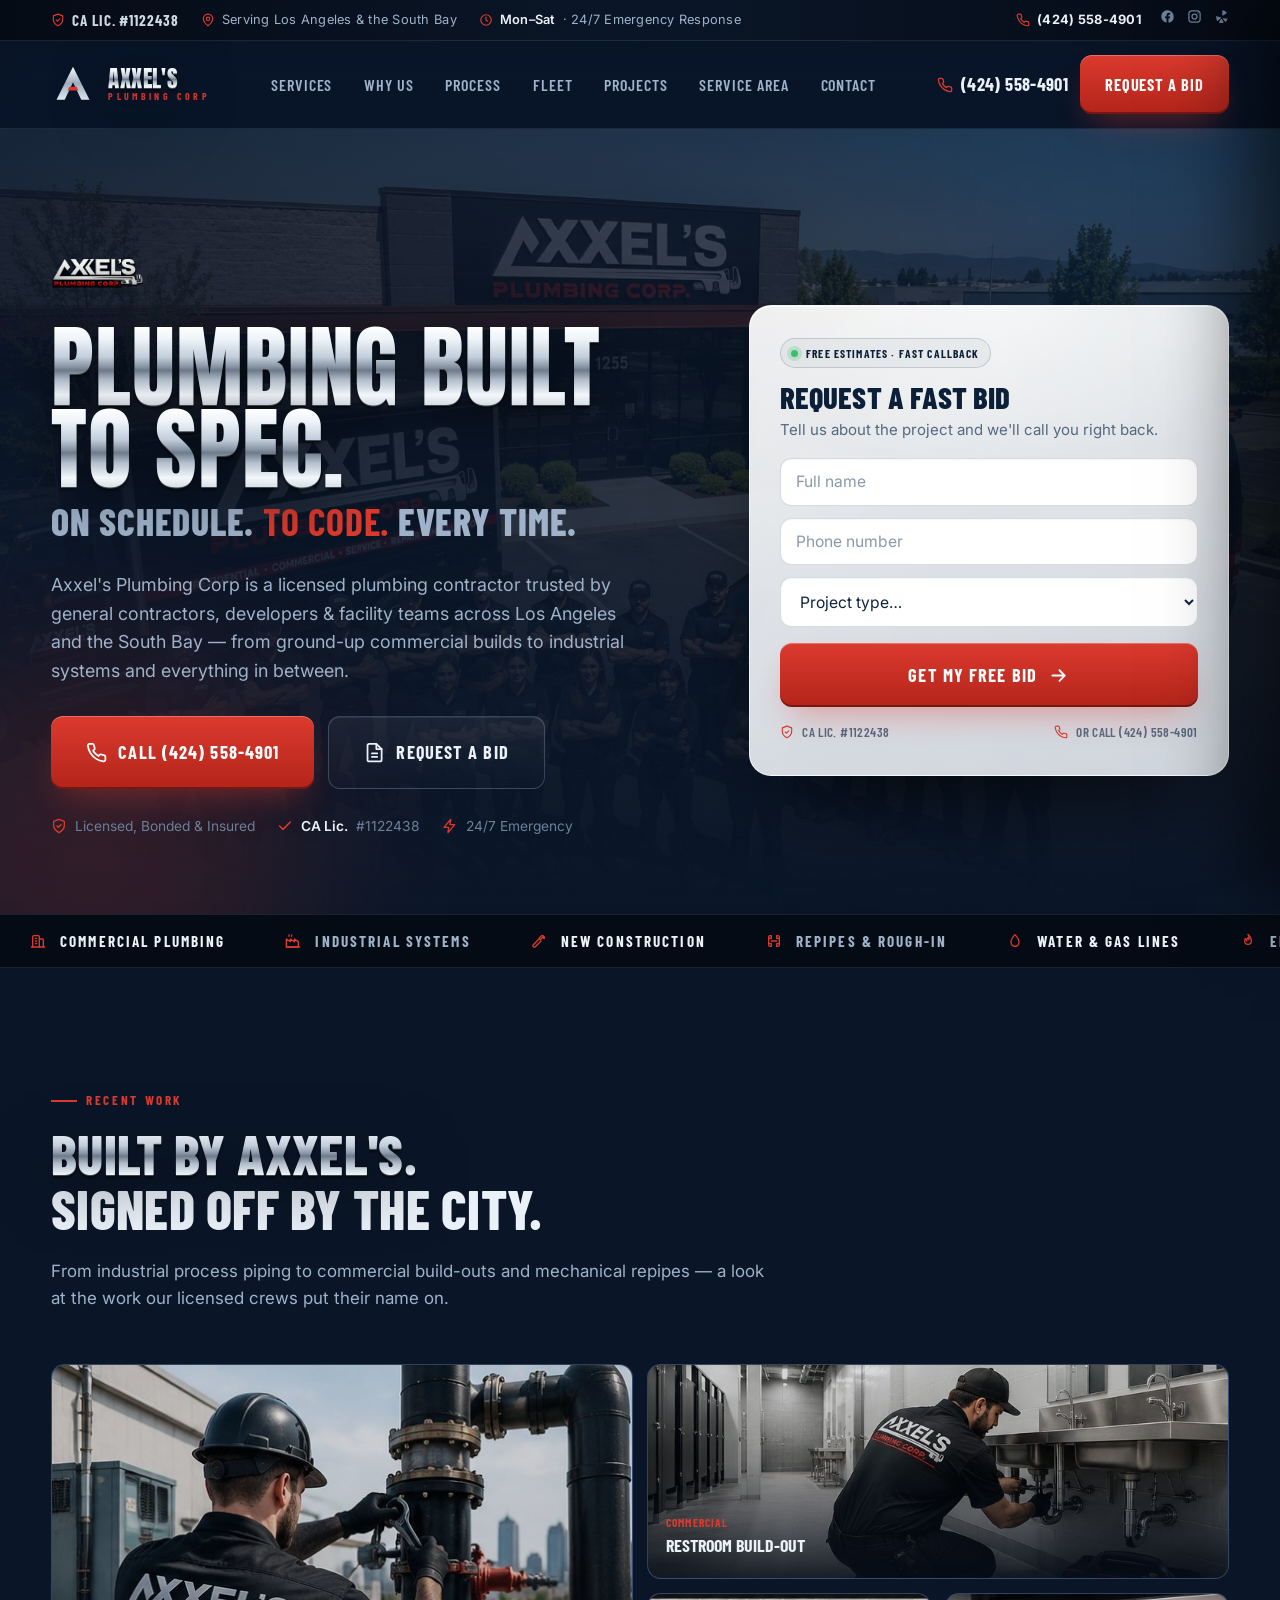
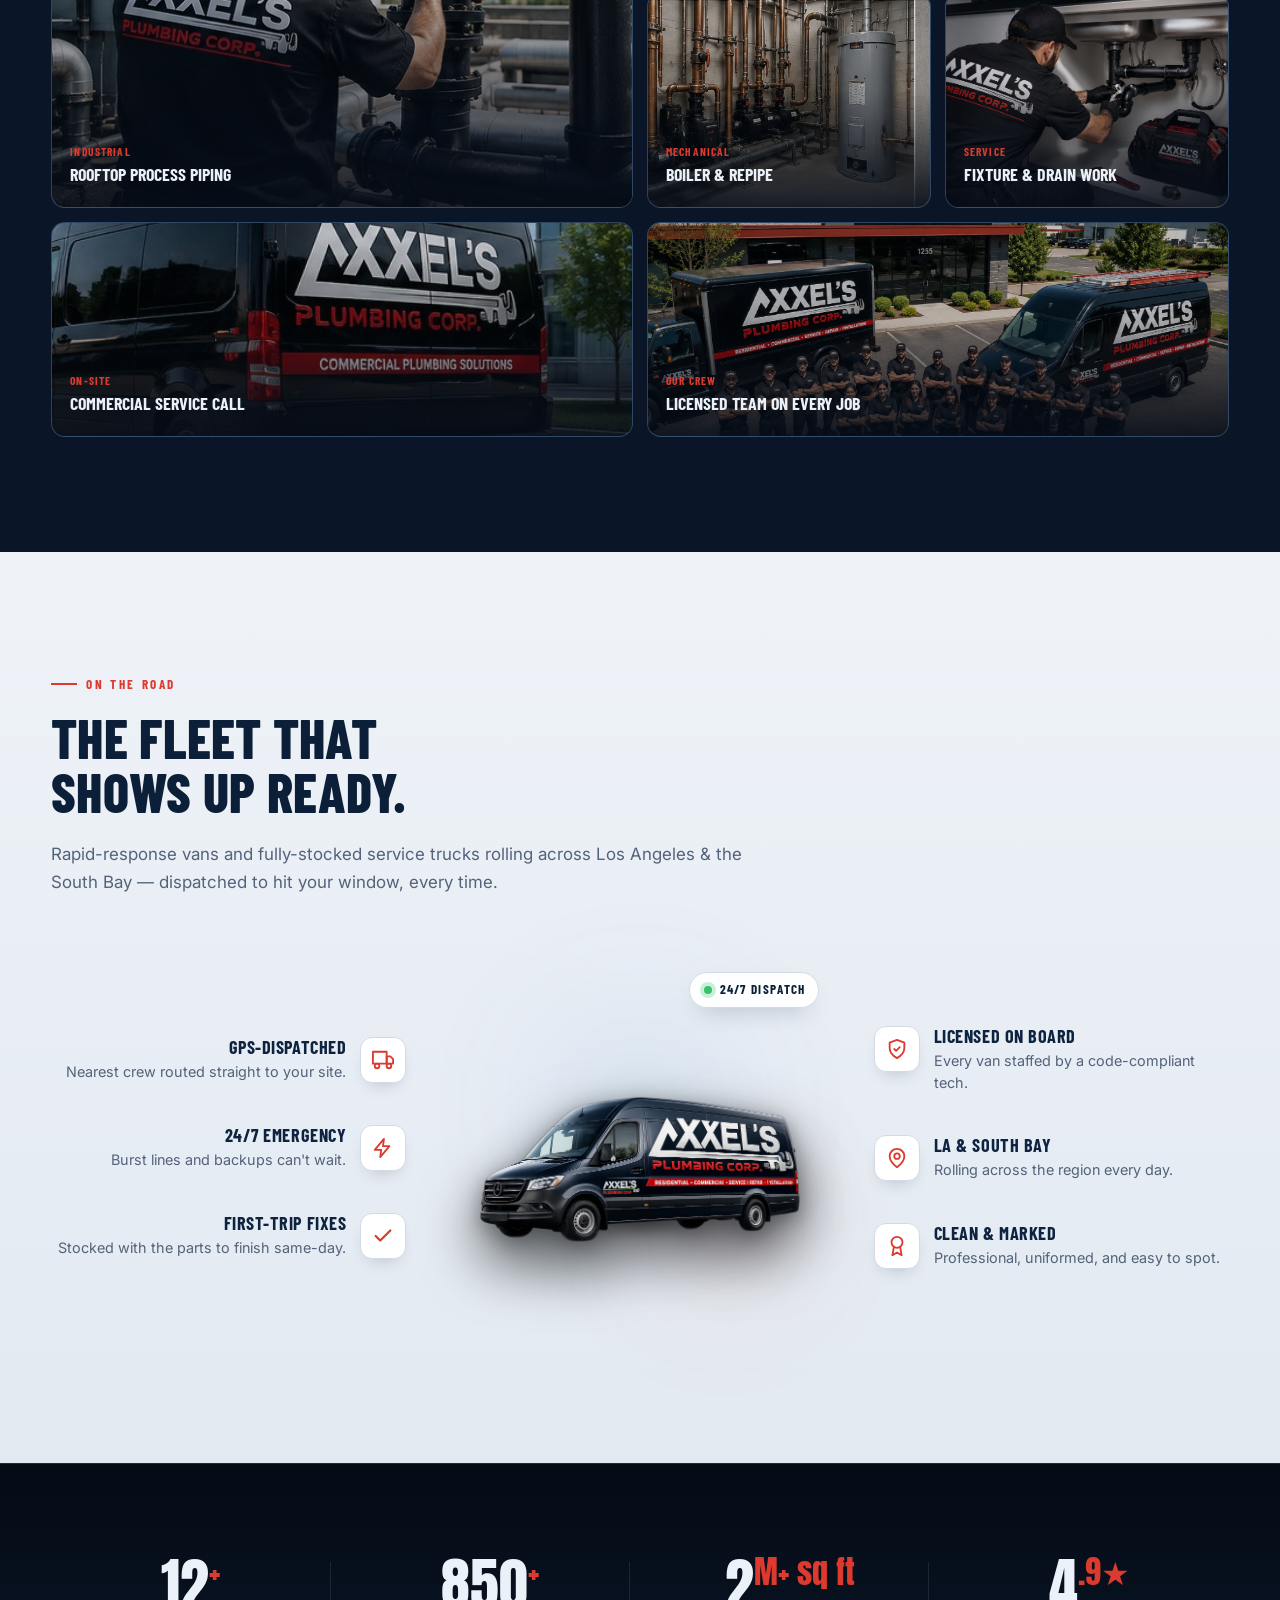
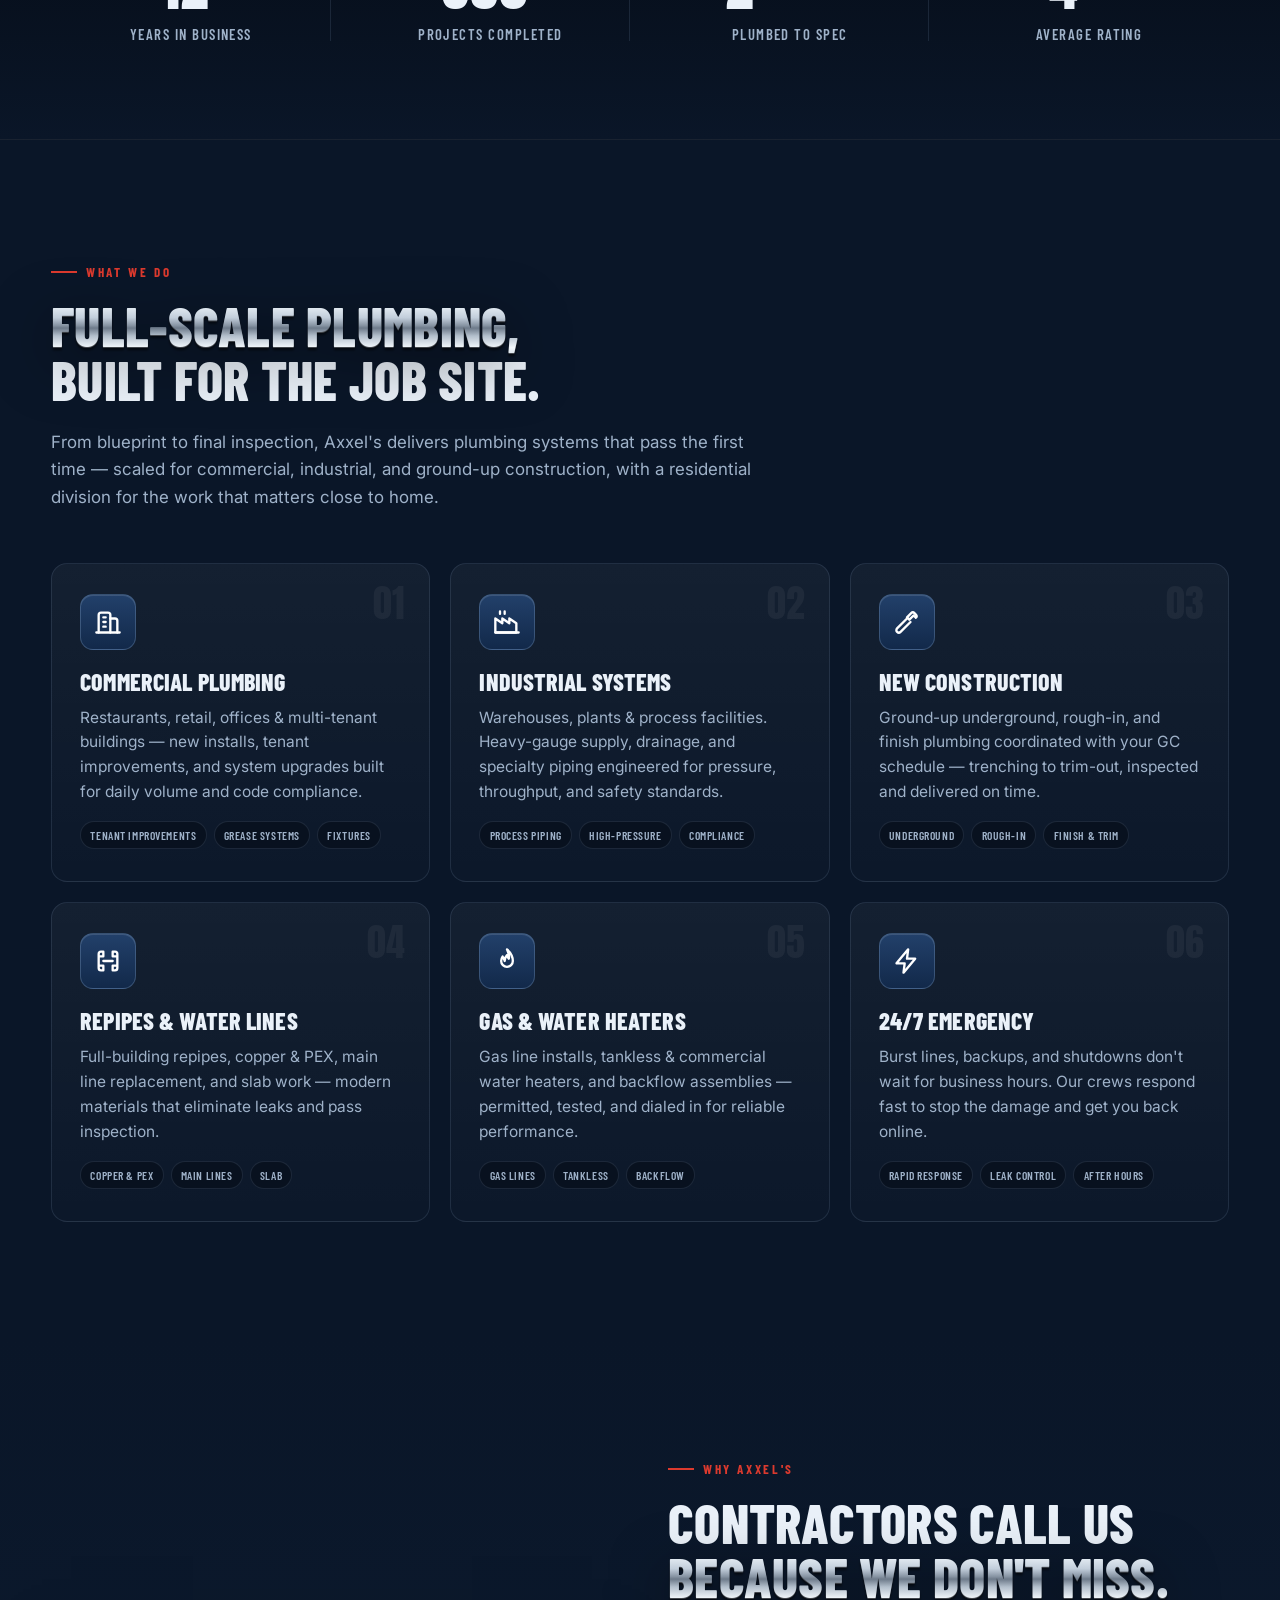
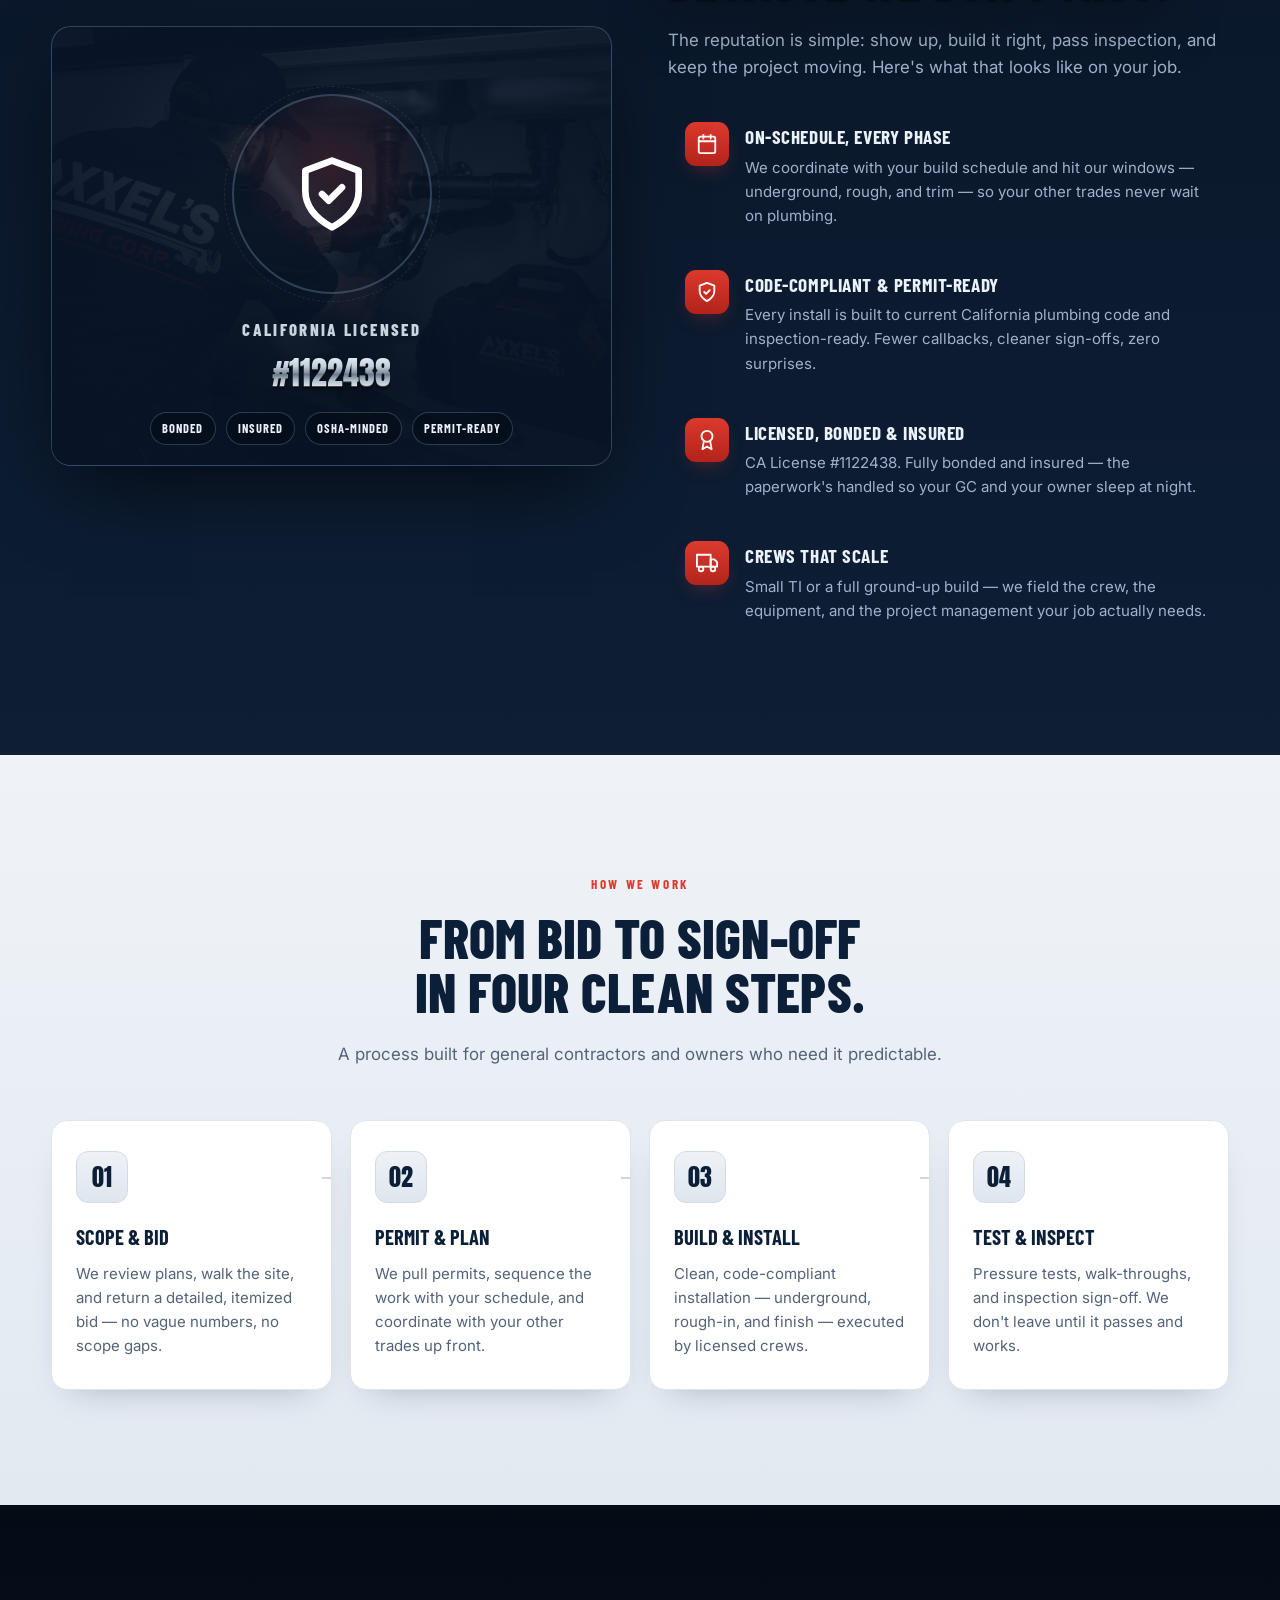
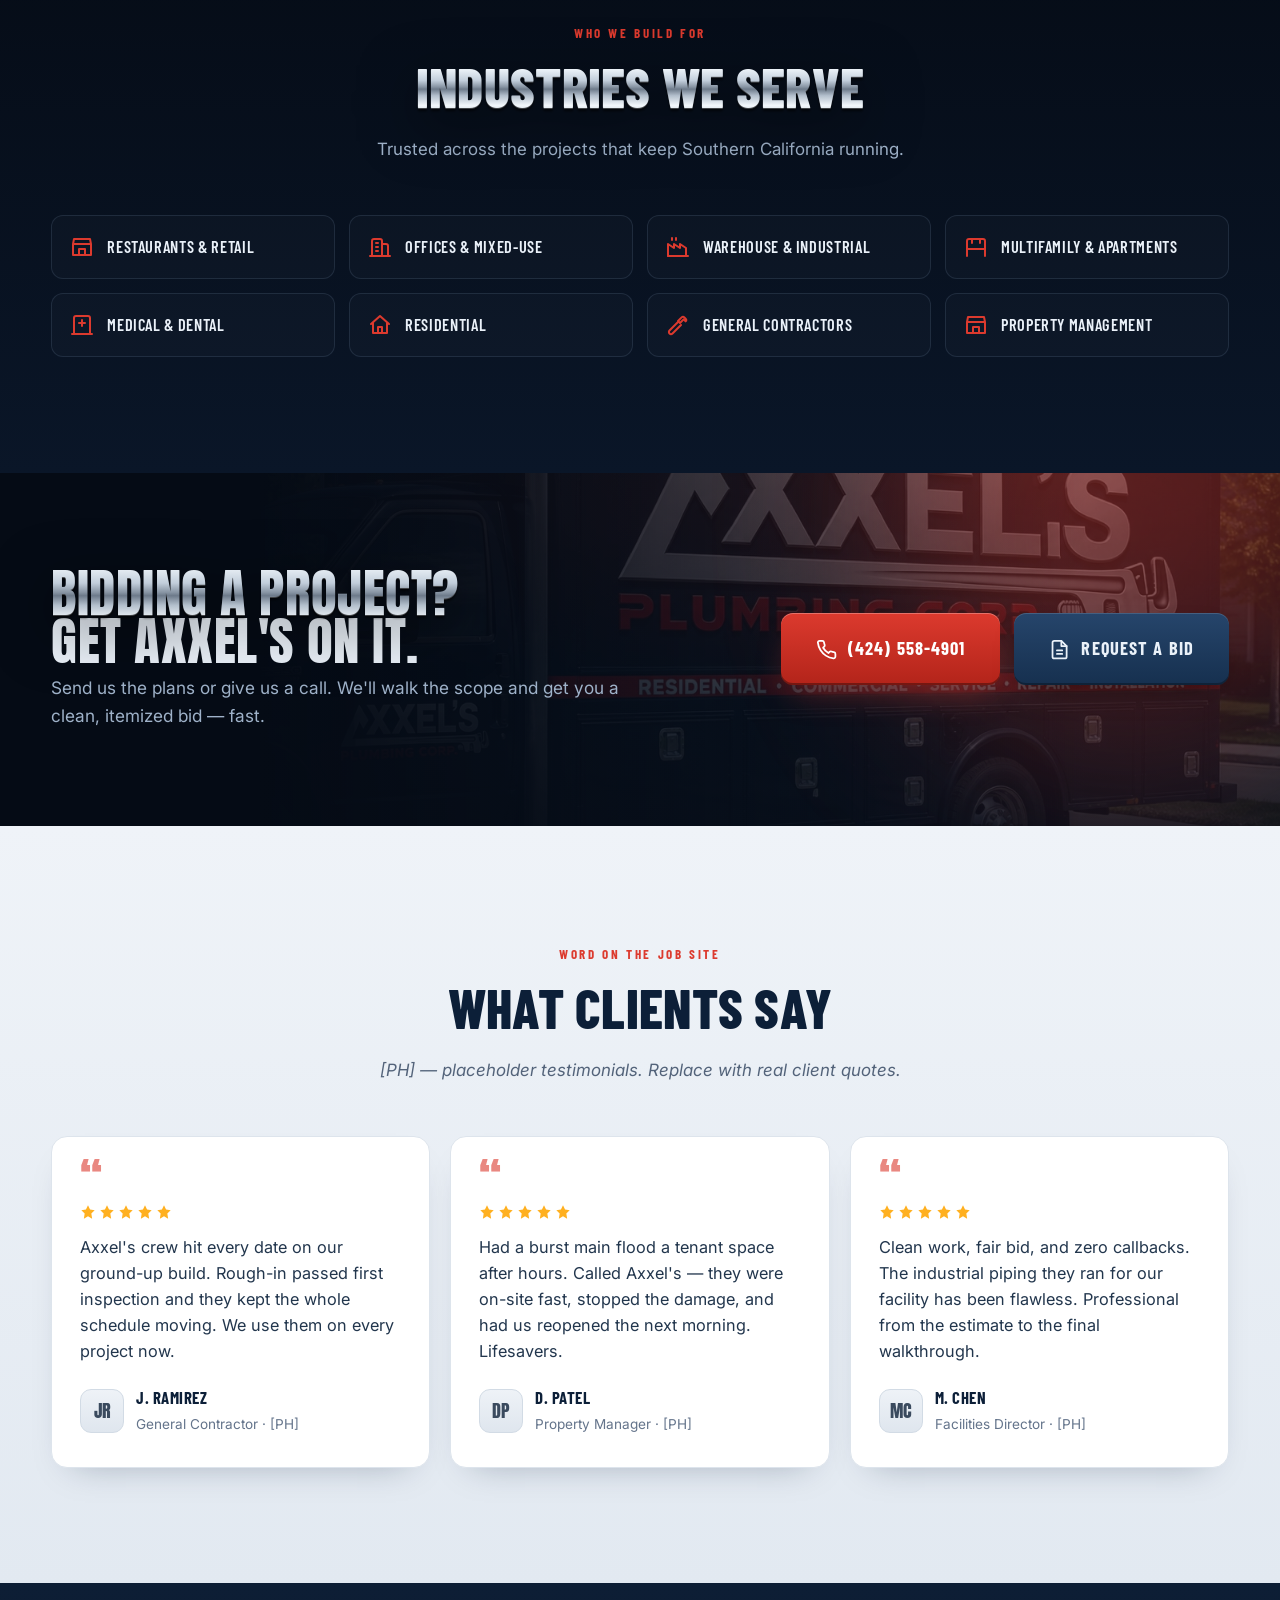
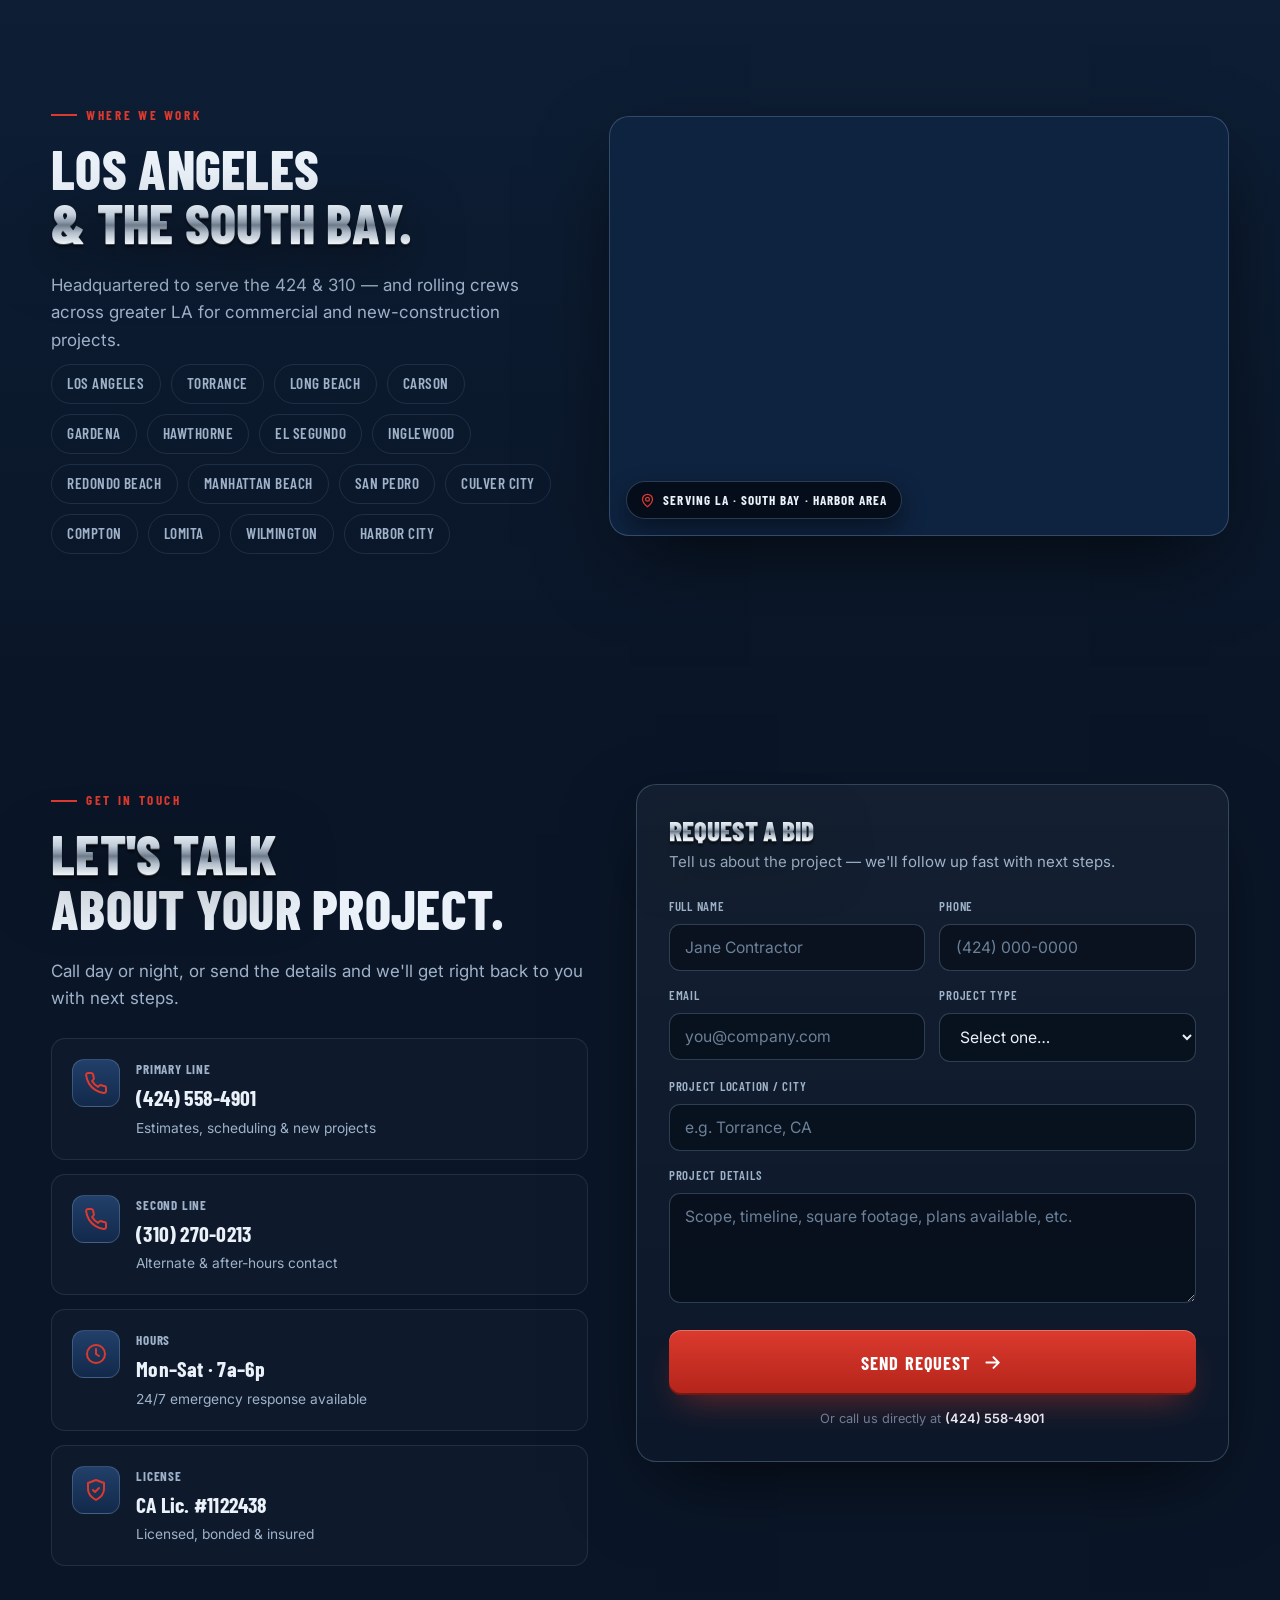
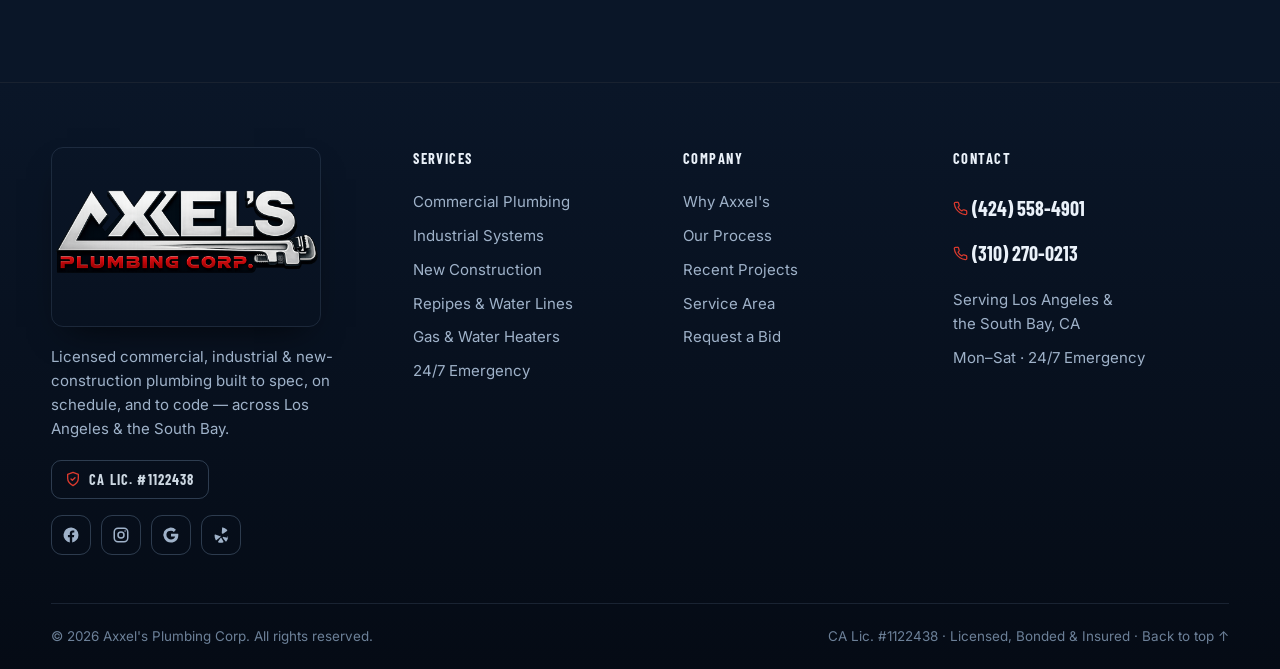
==== commit 2031897e: "logo updates" ====
--- a/index.html
+++ b/index.html
@@ -241,6 +241,9 @@
 .eyebrow .dot{width:8px;height:8px;border-radius:50%;background:var(--red);box-shadow:0 0 0 4px var(--red-glow);animation:pulse 2s infinite}
 @keyframes pulse{0%,100%{box-shadow:0 0 0 3px var(--red-glow)}50%{box-shadow:0 0 0 8px transparent}}
 @media(max-width:980px){.eyebrow{margin-inline:auto}}
+.hero-brand{margin-bottom:20px}
+.hero-brand img{height:62px;width:auto}
+@media(max-width:980px){.hero-brand{display:flex;justify-content:center}}
 
 .hero h1{font-size:clamp(2.9rem,7.4vw,5.6rem);margin-bottom:.36em}
 .hero h1 .l1{display:block}
@@ -742,7 +745,10 @@
   <div class="glow hero-glow-2"></div>
   <div class="wrap hero-inner">
     <div class="hero-copy">
-      <span class="eyebrow reveal"><span class="dot"></span> New Construction · Commercial · Industrial</span>
+      <div class="hero-brand reveal">
+        <img src="logo.png" alt="Axxel's Plumbing Corp — New Construction, Commercial &amp; Industrial"
+             onerror="this.parentElement.outerHTML='&lt;span class=\'eyebrow\'&gt;&lt;span class=\'dot\'&gt;&lt;/span&gt; New Construction · Commercial · Industrial&lt;/span&gt;'">
+      </div>
       <h1 class="anton reveal" data-d="1">
         <span class="l1 chrome">Plumbing Built</span>
         <span class="l2 chrome">To Spec.</span>
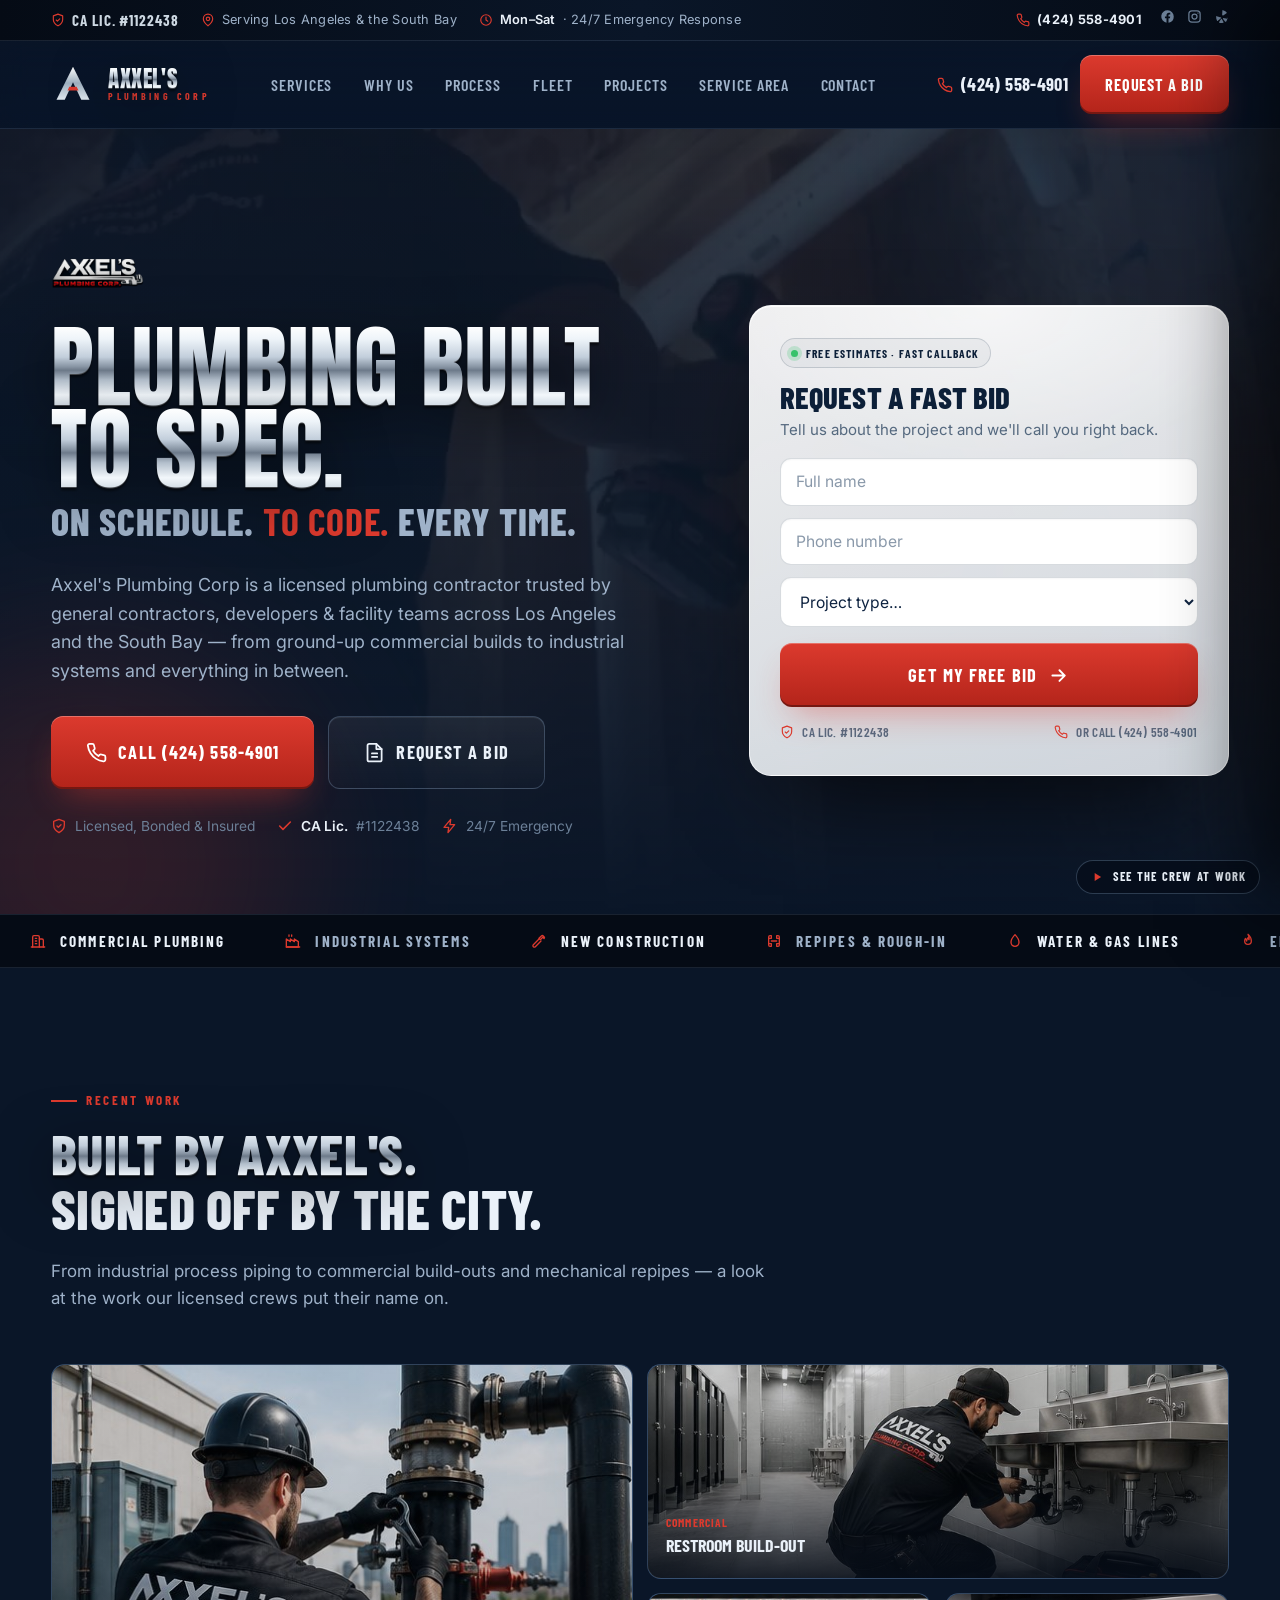
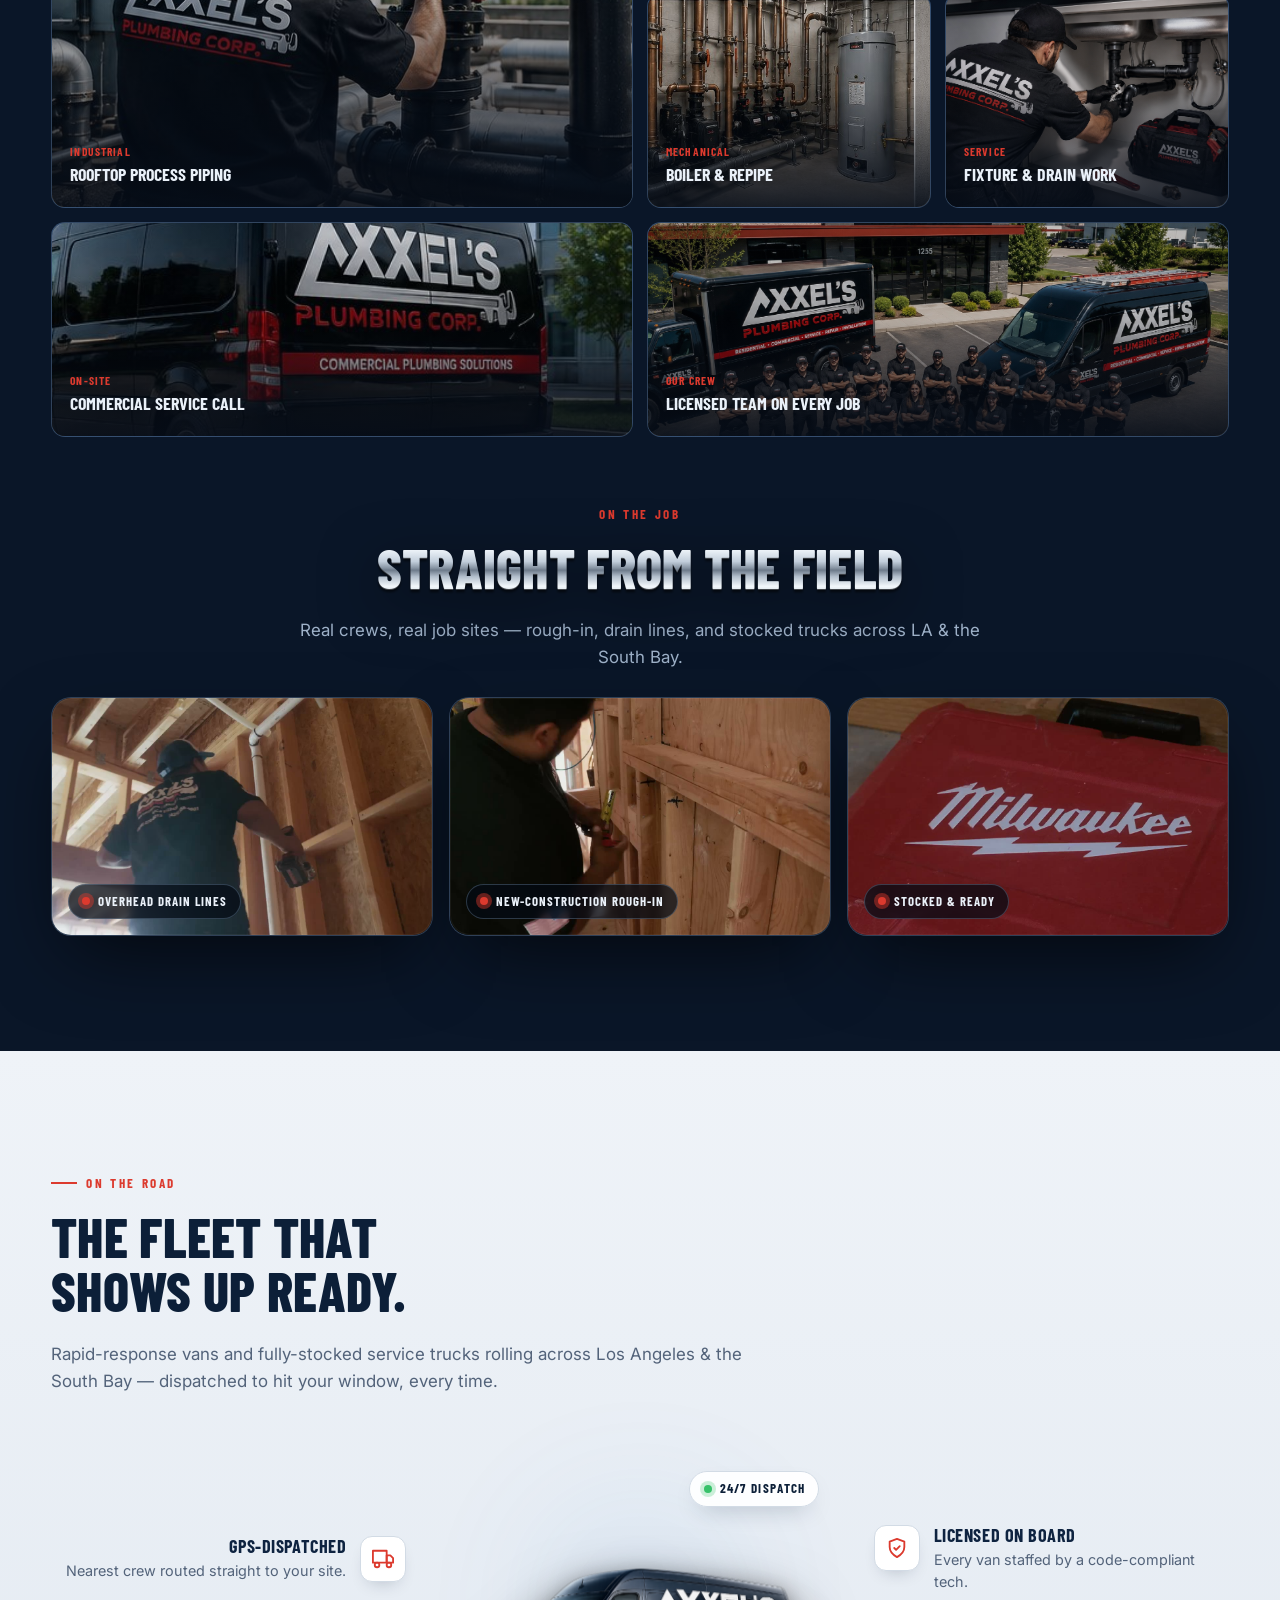
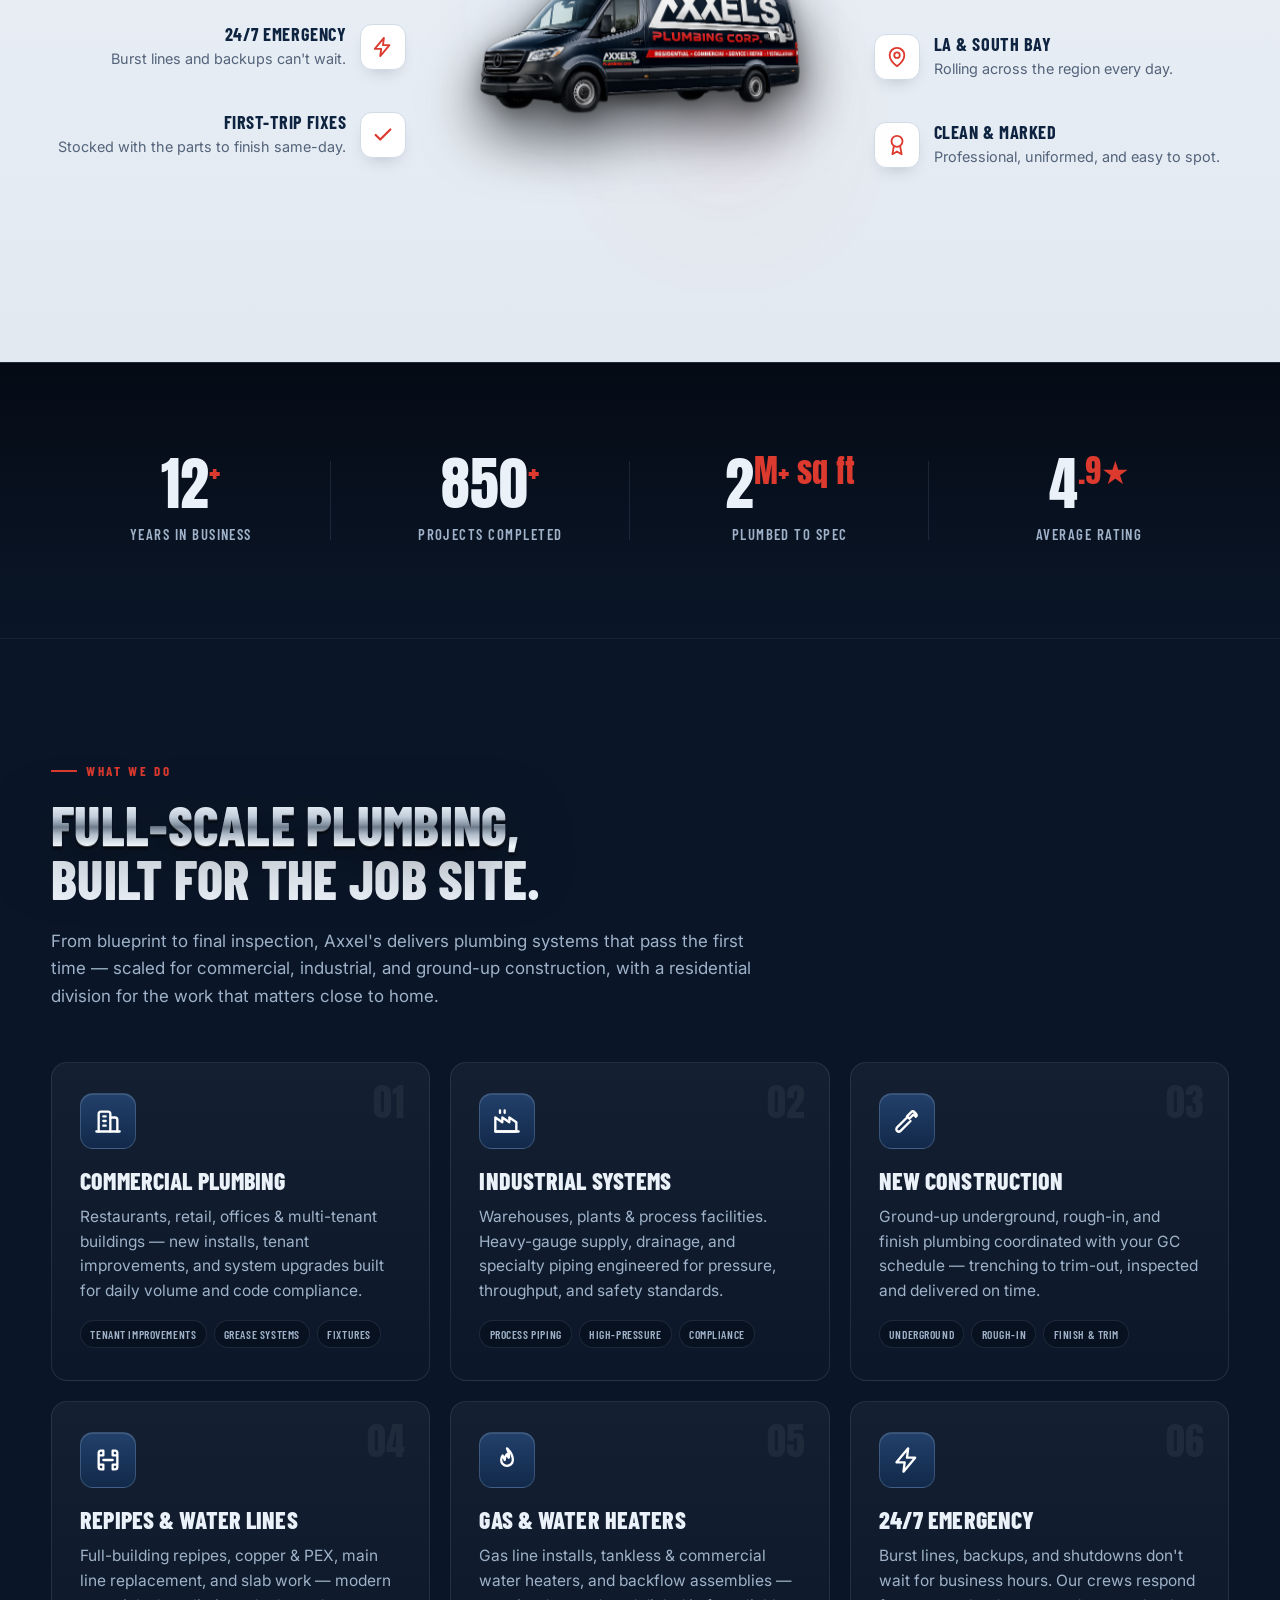
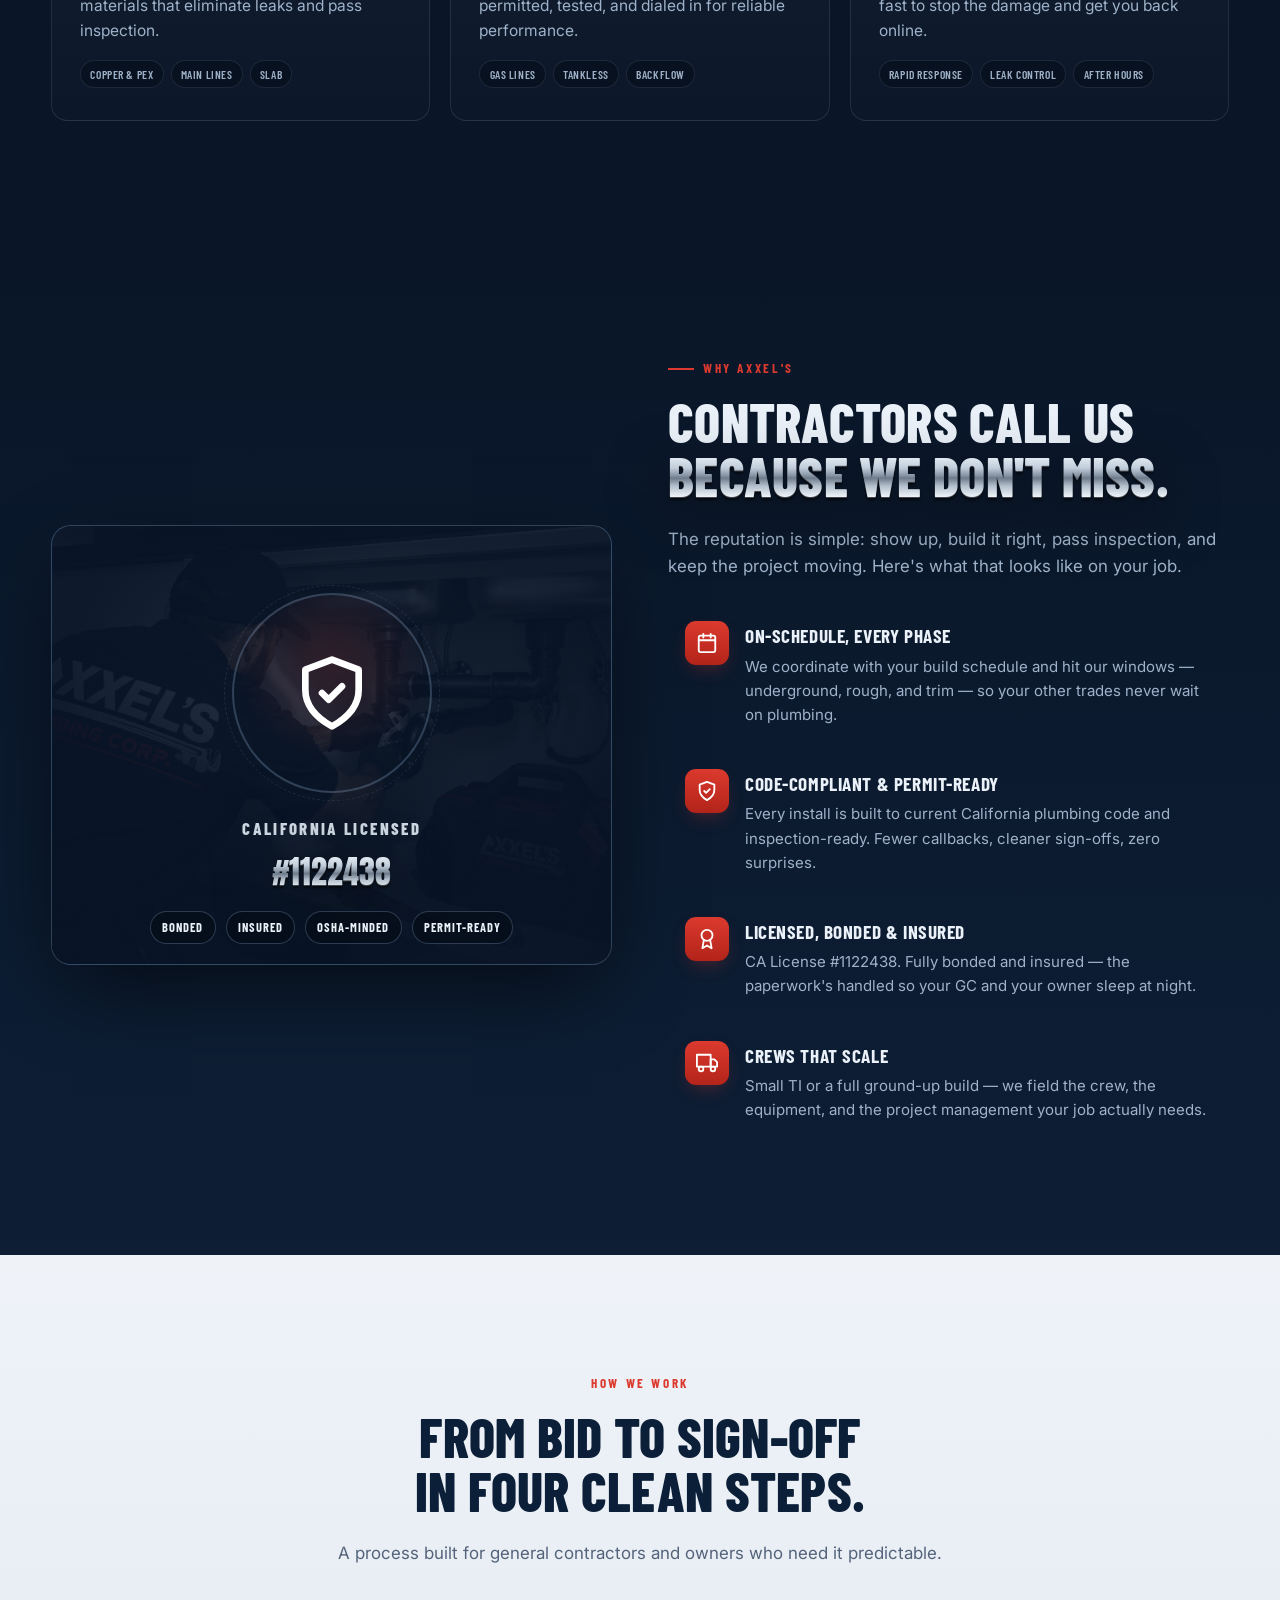
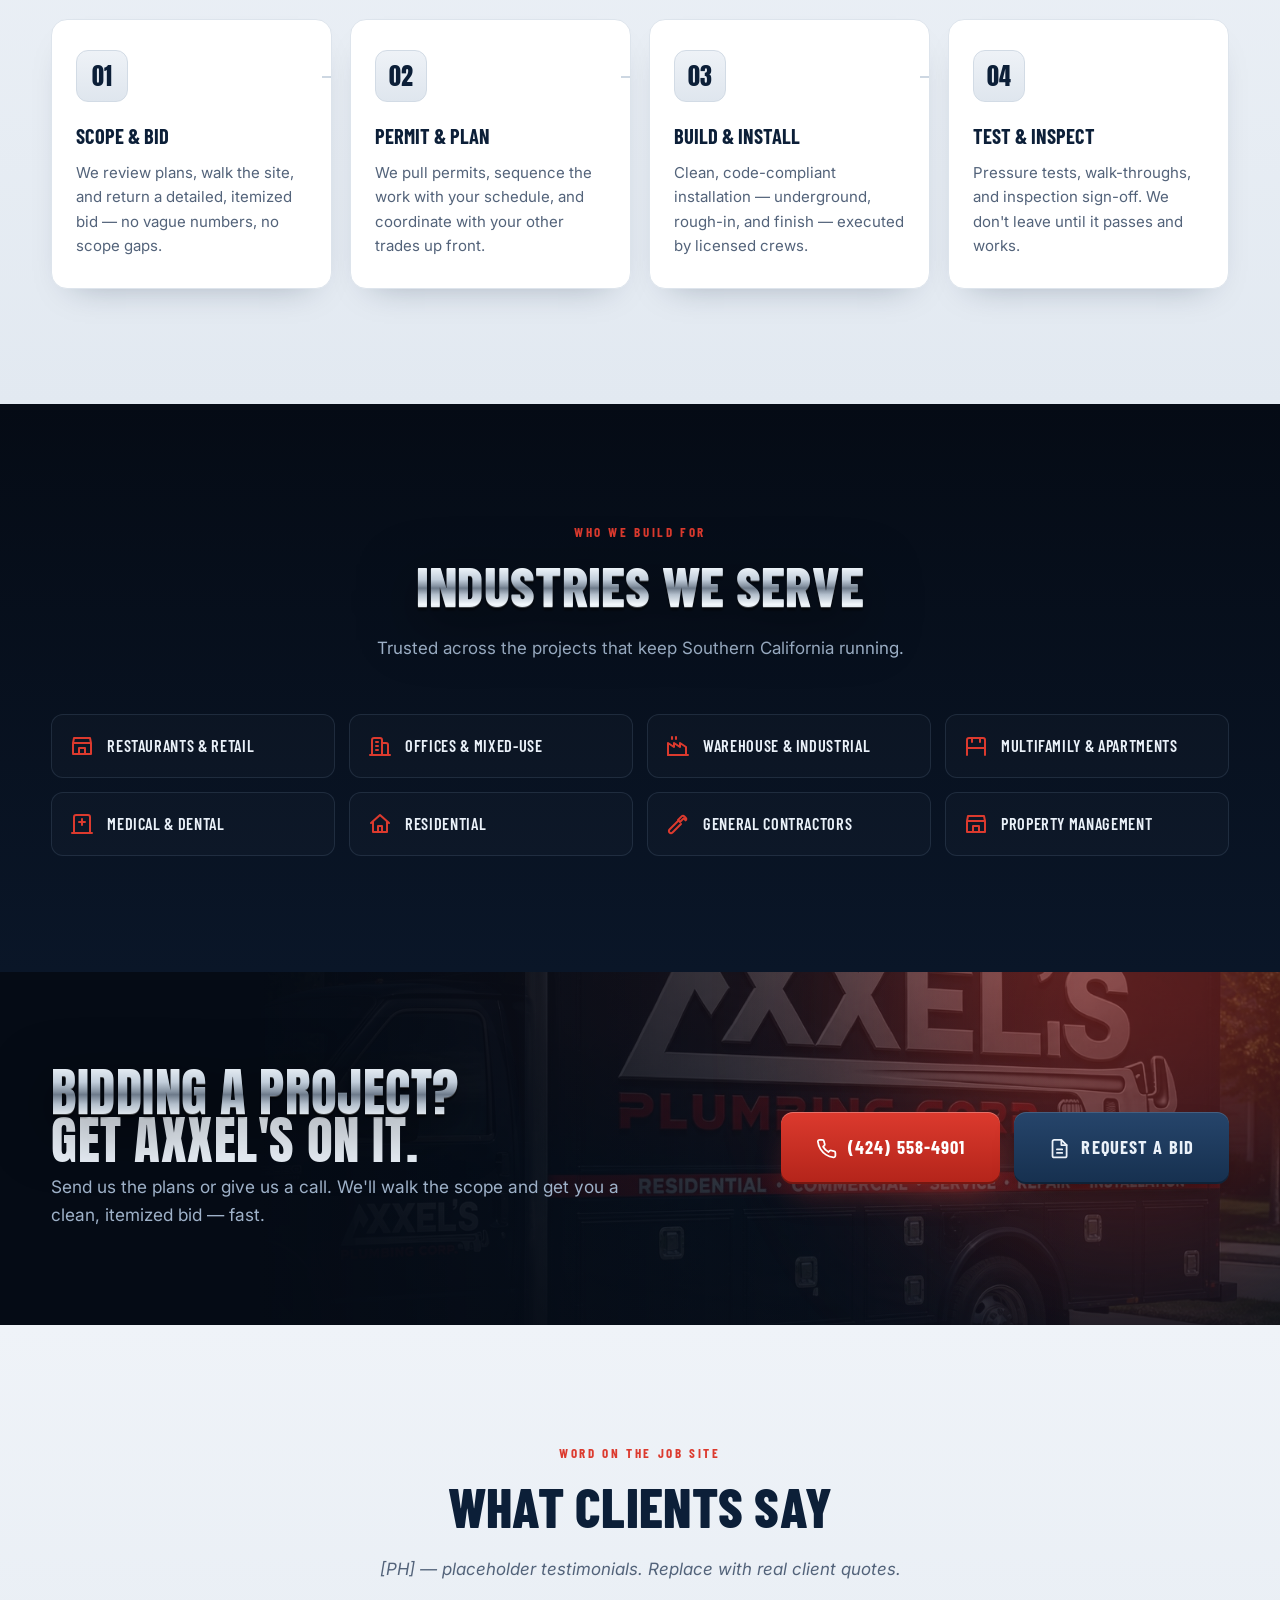
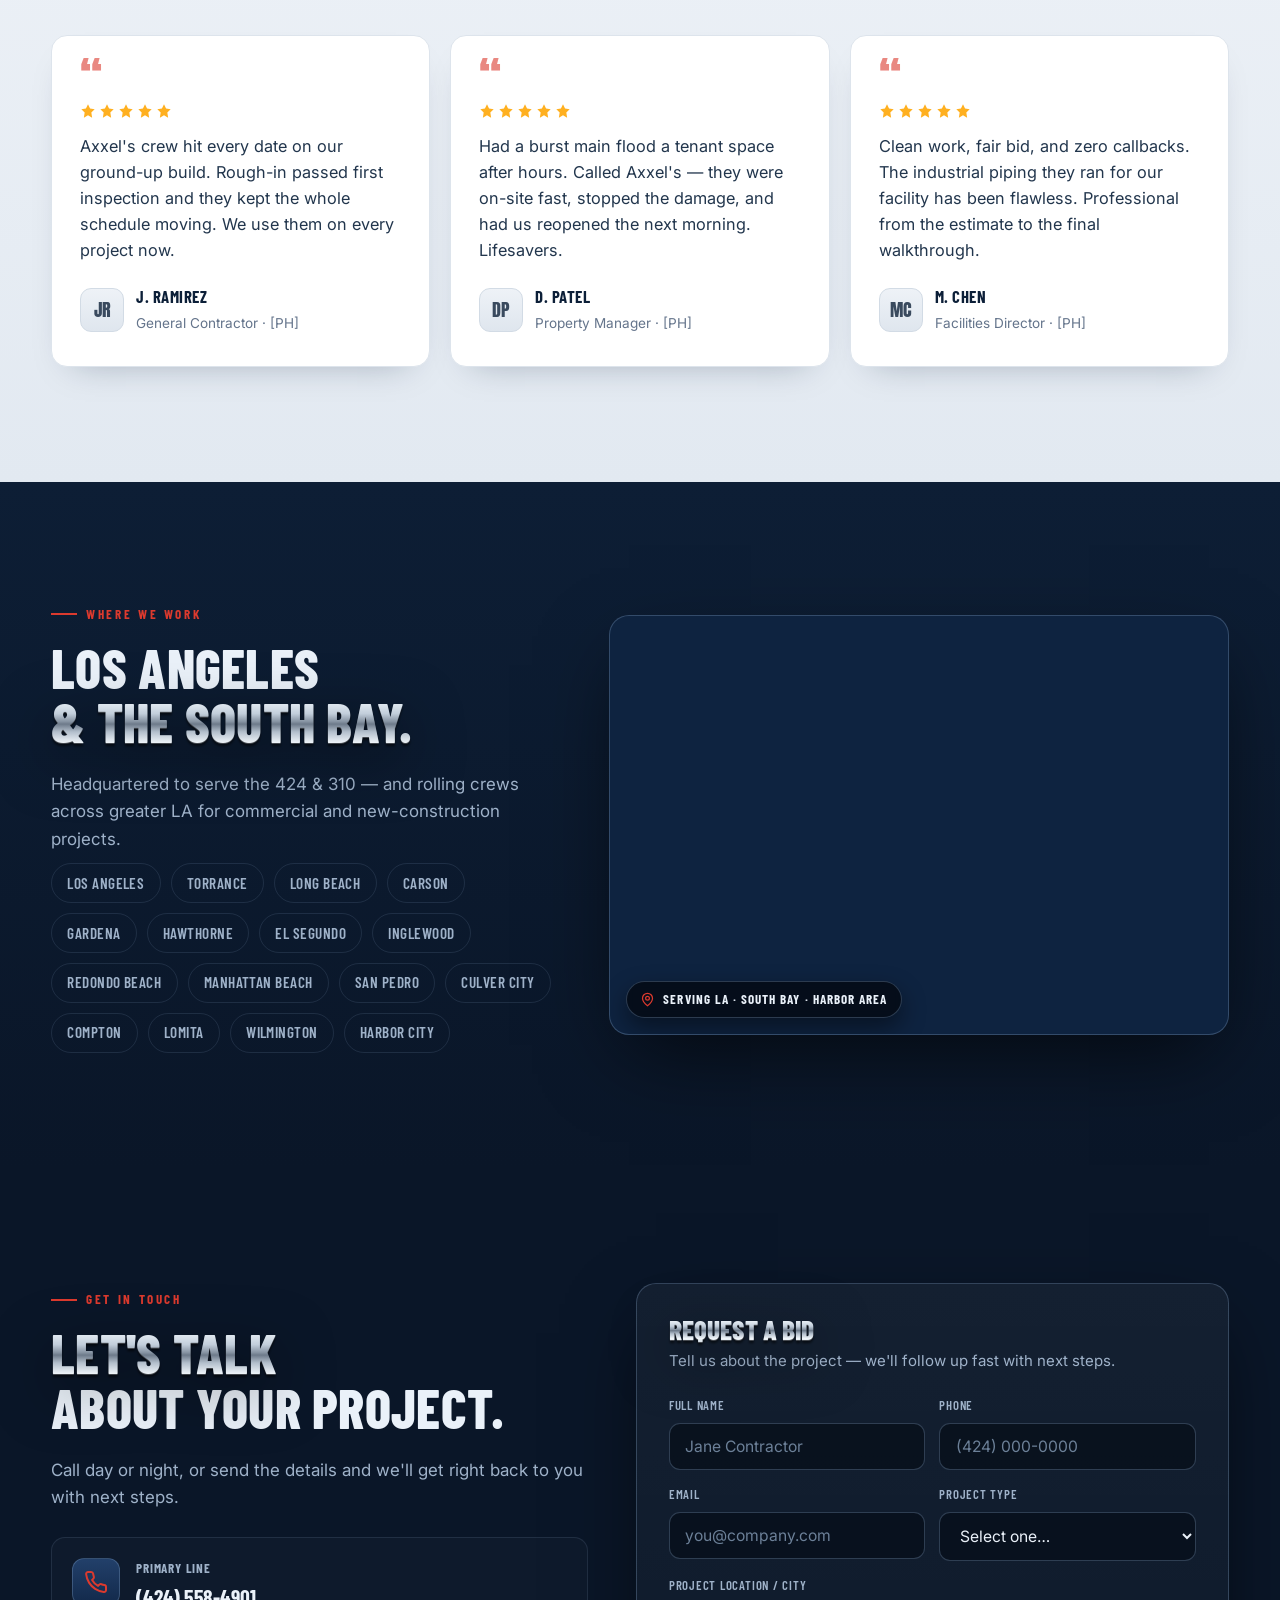
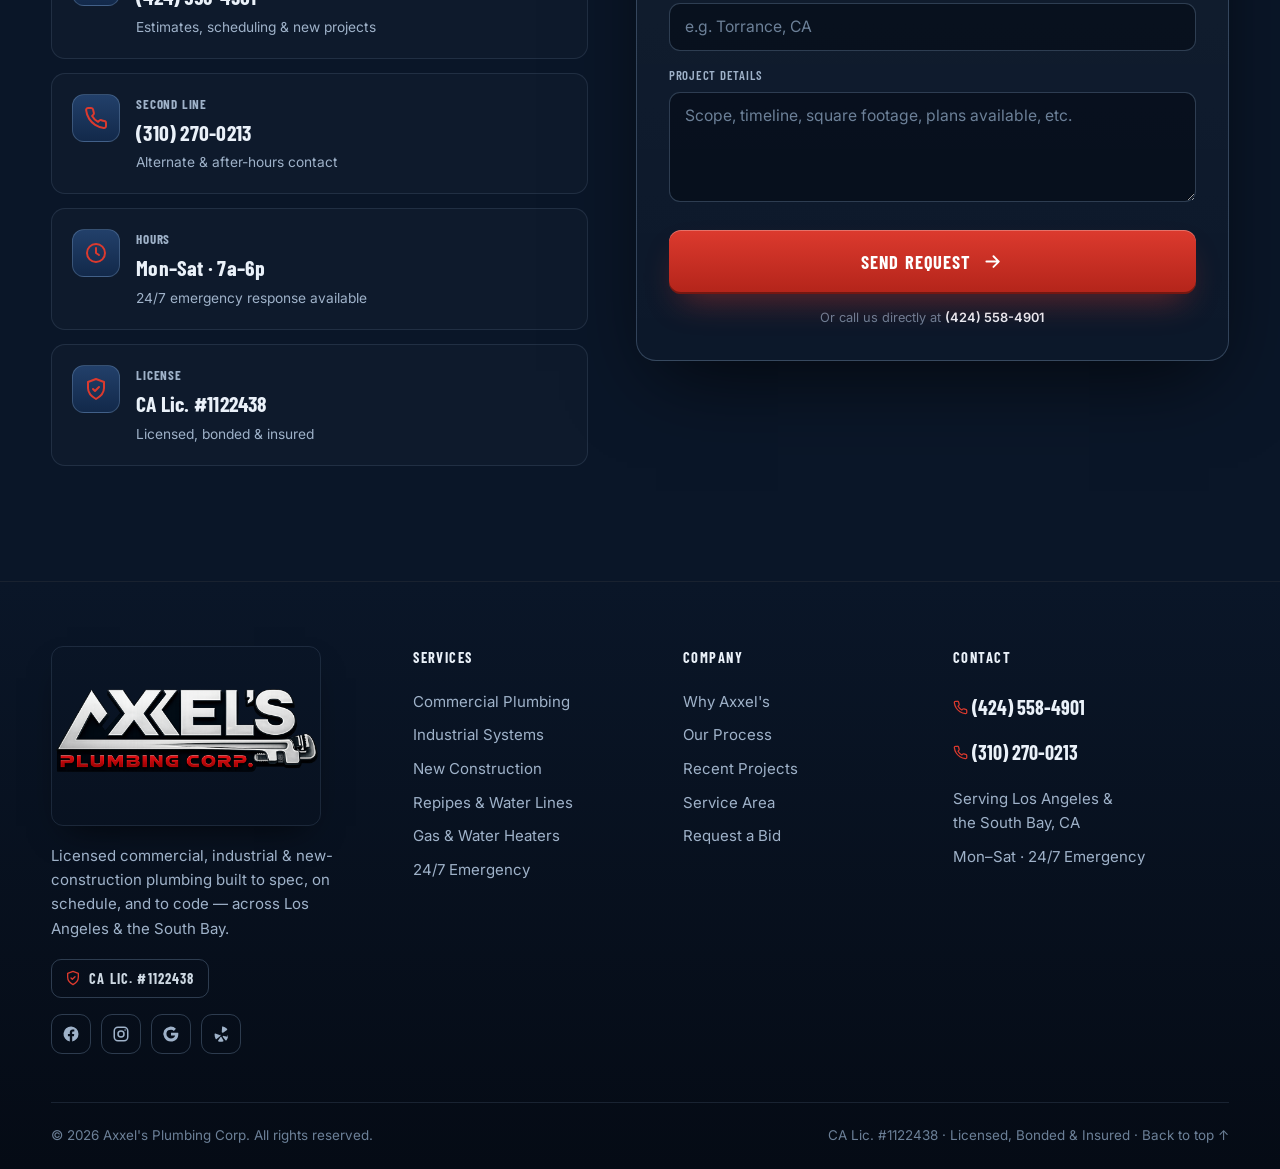
==== commit 84c898a0: "Add video montage hero + multi-page nav site - Encode web-optimized clips (720p, muted) + 20s xfade " ====
--- a/index.html
+++ b/index.html
@@ -26,600 +26,7 @@
 <link rel="preconnect" href="https://fonts.gstatic.com" crossorigin />
 <link href="https://fonts.googleapis.com/css2?family=Anton&family=Barlow+Condensed:wght@500;600;700;800&family=Inter:wght@400;500;600;700;800&display=swap" rel="stylesheet" />
 
-<style>
-/* ============================ TOKENS ============================ */
-:root{
-  --void:#050b15;
-  --navy:#0a1628;
-  --navy-2:#0d1e35;
-  --panel:#0f2440;
-  --steel:#16304f;
-  --line:rgba(148,178,214,.14);
-  --line-2:rgba(148,178,214,.28);
-
-  --red:#dc3a2e;
-  --red-2:#b3241a;
-  --red-3:#8a1710;
-  --red-glow:rgba(220,58,46,.45);
-
-  --chrome-hi:#ffffff;
-  --chrome:#cdd8e2;
-  --chrome-lo:#7f8c9b;
-
-  --ink:#eaf1f9;
-  --muted:#9fb2c9;
-  --muted-2:#6c8098;
-
-  --blue-glow:rgba(45,120,200,.35);
-
-  --wrap:1200px;
-  --shadow:0 30px 80px -20px rgba(0,0,0,.7);
-  --radius:16px;
-  --ease:cubic-bezier(.16,1,.3,1);
-}
-
-*{box-sizing:border-box;margin:0;padding:0}
-html{scroll-behavior:smooth;-webkit-text-size-adjust:100%}
-body{
-  font-family:'Inter',system-ui,-apple-system,sans-serif;
-  background:var(--navy);
-  color:var(--ink);
-  line-height:1.6;
-  overflow-x:hidden;
-  -webkit-font-smoothing:antialiased;
-}
-img{display:block;max-width:100%}
-a{color:inherit;text-decoration:none}
-button{font-family:inherit;cursor:pointer;border:0;background:none}
-ul{list-style:none}
-::selection{background:var(--red);color:#fff}
-
-h1,h2,h3,.display,.cond{
-  font-family:'Barlow Condensed','Inter',sans-serif;
-  text-transform:uppercase;line-height:1;letter-spacing:.005em;font-weight:800;
-}
-.anton{font-family:'Anton',sans-serif;font-weight:400;text-transform:uppercase;letter-spacing:.01em;line-height:.92}
-
-.wrap{width:min(var(--wrap),92vw);margin-inline:auto}
-section{position:relative}
-
-/* ============================ CHROME TEXT ============================ */
-.chrome{
-  background:linear-gradient(180deg,#ffffff 0%,#eef4f9 16%,#c2cedb 38%,#8794a3 50%,#6d7a8a 54%,#b3bfcc 66%,#f2f7fb 84%,#cbd6e0 100%);
-  -webkit-background-clip:text;background-clip:text;
-  color:transparent;
-  filter:drop-shadow(0 1px 0 rgba(255,255,255,.25)) drop-shadow(0 3px 1px rgba(0,0,0,.55)) drop-shadow(0 14px 28px rgba(0,0,0,.5));
-}
-.chrome-red{
-  background:linear-gradient(180deg,#ff7a5f 0%,#e8402f 34%,#c62518 60%,#8f1109 100%);
-  -webkit-background-clip:text;background-clip:text;color:transparent;
-  filter:drop-shadow(0 2px 1px rgba(0,0,0,.5));
-}
-
-/* sheen sweep on hover across the wordmark */
-@keyframes sheen{0%{background-position:-140% 0}60%,100%{background-position:240% 0}}
-
-/* ============================ BUTTONS ============================ */
-.btn{
-  display:inline-flex;align-items:center;gap:.6em;justify-content:center;
-  font-family:'Barlow Condensed',sans-serif;font-weight:700;text-transform:uppercase;
-  letter-spacing:.06em;font-size:1.02rem;padding:1.02em 1.5em;border-radius:12px;
-  position:relative;isolation:isolate;transition:transform .3s var(--ease),box-shadow .3s var(--ease),filter .3s;
-  white-space:nowrap;
-}
-.btn svg{width:1.15em;height:1.15em}
-.btn-red{
-  color:#fff;
-  background:linear-gradient(180deg,var(--red) 0%,var(--red-2) 100%);
-  box-shadow:0 1px 0 rgba(255,255,255,.28) inset,0 -2px 0 rgba(0,0,0,.35) inset,0 16px 34px -12px var(--red-glow);
-}
-.btn-red:hover{transform:translateY(-3px);box-shadow:0 1px 0 rgba(255,255,255,.35) inset,0 -2px 0 rgba(0,0,0,.4) inset,0 26px 48px -14px var(--red-glow)}
-.btn-ghost{
-  color:var(--ink);border:1px solid var(--line-2);
-  background:linear-gradient(180deg,rgba(255,255,255,.06),rgba(255,255,255,.01));
-  box-shadow:0 1px 0 rgba(255,255,255,.08) inset;
-}
-.btn-ghost:hover{transform:translateY(-3px);border-color:var(--line-2);background:linear-gradient(180deg,rgba(255,255,255,.1),rgba(255,255,255,.03))}
-.btn-steel{
-  color:var(--ink);
-  background:linear-gradient(180deg,#26456b,#16304f);
-  box-shadow:0 1px 0 rgba(255,255,255,.14) inset,0 -2px 0 rgba(0,0,0,.3) inset,0 14px 30px -14px rgba(0,0,0,.6);
-}
-.btn-steel:hover{transform:translateY(-3px)}
-.btn-lg{font-size:1.15rem;padding:1.15em 1.9em}
-
-/* ============================ TOP UTILITY BAR ============================ */
-.utility{
-  background:linear-gradient(90deg,var(--void),var(--navy) 50%,var(--void));
-  border-bottom:1px solid var(--line);
-  font-size:.8rem;position:relative;z-index:60;
-}
-.utility .wrap{display:flex;align-items:center;justify-content:space-between;gap:16px;padding:.5rem 0;min-height:40px}
-.utility-left{display:flex;align-items:center;gap:22px;color:var(--muted);flex-wrap:wrap}
-.utility-left b{color:var(--ink);font-weight:600}
-.util-item{display:inline-flex;align-items:center;gap:7px;letter-spacing:.02em}
-.util-item svg{width:14px;height:14px;color:var(--red);flex:none}
-.util-lic{display:inline-flex;align-items:center;gap:7px;color:var(--chrome);font-weight:700;letter-spacing:.06em;font-family:'Barlow Condensed',sans-serif;font-size:.95rem;text-transform:uppercase}
-.util-lic svg{width:14px;height:14px;color:var(--red);flex:none}
-.utility-right{display:flex;align-items:center;gap:18px}
-.util-phone{display:inline-flex;align-items:center;gap:7px;color:var(--ink);font-weight:700;letter-spacing:.02em}
-.util-phone svg{width:14px;height:14px;color:var(--red)}
-.util-socials{display:flex;gap:12px}
-.util-socials a{color:var(--muted-2);transition:color .2s}
-.util-socials a:hover{color:var(--ink)}
-.util-socials svg{width:15px;height:15px}
-@media(max-width:900px){.utility-left .util-item.hide-sm{display:none}.utility-right .util-socials{display:none}}
-@media(max-width:640px){.utility{display:none}}
-
-/* ============================ NAV ============================ */
-.nav{
-  position:sticky;top:0;z-index:50;
-  background:linear-gradient(180deg,rgba(9,20,38,.86),rgba(9,20,38,.72));
-  backdrop-filter:blur(14px) saturate(140%);
-  border-bottom:1px solid var(--line);
-  transition:padding .35s var(--ease),background .35s;
-}
-.nav.shrink{background:rgba(7,15,28,.94);border-bottom-color:var(--line-2)}
-.nav .wrap{display:flex;align-items:center;justify-content:space-between;gap:20px;padding:.85rem 0;transition:padding .35s var(--ease)}
-.nav.shrink .wrap{padding:.55rem 0}
-
-.brand{display:flex;align-items:center;gap:13px;flex:none}
-.brand-mark{width:44px;height:44px;flex:none;transition:transform .4s var(--ease)}
-.brand:hover .brand-mark{transform:rotate(-8deg)}
-.brand-word{display:flex;flex-direction:column;line-height:1}
-.brand-word .a{font-family:'Anton',sans-serif;font-size:1.42rem;letter-spacing:.02em}
-.brand-word .p{font-family:'Barlow Condensed',sans-serif;font-weight:700;font-size:.62rem;letter-spacing:.34em;color:var(--red);text-transform:uppercase;margin-top:2px}
-.brand-logo-img{height:46px;width:auto;display:none} /* shows if logo.png present */
-
-.nav-links{display:flex;align-items:center;gap:6px}
-.nav-links a{
-  font-family:'Barlow Condensed',sans-serif;font-weight:600;text-transform:uppercase;
-  letter-spacing:.06em;font-size:1rem;color:var(--muted);padding:.55em .8em;border-radius:9px;
-  position:relative;transition:color .2s;
-}
-.nav-links a::after{content:"";position:absolute;left:.8em;right:.8em;bottom:.28em;height:2px;background:var(--red);transform:scaleX(0);transform-origin:left;transition:transform .3s var(--ease);border-radius:2px}
-.nav-links a:hover{color:var(--ink)}
-.nav-links a:hover::after{transform:scaleX(1)}
-.nav-cta{display:flex;align-items:center;gap:12px;flex:none}
-.nav-phone{display:inline-flex;align-items:center;gap:8px;font-family:'Barlow Condensed',sans-serif;font-weight:700;font-size:1.15rem;letter-spacing:.02em;color:var(--ink)}
-.nav-phone svg{width:16px;height:16px;color:var(--red)}
-.nav-toggle{display:none;width:44px;height:44px;border:1px solid var(--line-2);border-radius:10px;flex-direction:column;gap:5px;align-items:center;justify-content:center}
-.nav-toggle span{width:20px;height:2px;background:var(--ink);transition:.3s var(--ease)}
-.nav-toggle.open span:nth-child(1){transform:translateY(7px) rotate(45deg)}
-.nav-toggle.open span:nth-child(2){opacity:0}
-.nav-toggle.open span:nth-child(3){transform:translateY(-7px) rotate(-45deg)}
-
-@media(max-width:1080px){.nav-phone span{display:none}}
-@media(max-width:980px){
-  .nav-links,.nav-cta .nav-phone,.nav-cta .btn{display:none}
-  .nav-toggle{display:flex}
-}
-
-/* mobile drawer */
-.drawer{
-  position:fixed;inset:0;z-index:70;pointer-events:none;
-}
-.drawer-scrim{position:absolute;inset:0;background:rgba(3,8,16,.7);opacity:0;transition:opacity .35s}
-.drawer-panel{
-  position:absolute;top:0;right:0;height:100%;width:min(360px,86vw);
-  background:linear-gradient(180deg,var(--navy-2),var(--void));
-  border-left:1px solid var(--line-2);box-shadow:-30px 0 80px rgba(0,0,0,.6);
-  transform:translateX(100%);transition:transform .4s var(--ease);
-  display:flex;flex-direction:column;padding:26px 24px;gap:6px;
-}
-.drawer.open{pointer-events:auto}
-.drawer.open .drawer-scrim{opacity:1}
-.drawer.open .drawer-panel{transform:translateX(0)}
-.drawer-panel .dh{display:flex;align-items:center;justify-content:space-between;margin-bottom:14px}
-.drawer-panel a.dl{font-family:'Barlow Condensed',sans-serif;font-weight:700;text-transform:uppercase;letter-spacing:.05em;font-size:1.35rem;color:var(--ink);padding:.5em 0;border-bottom:1px solid var(--line)}
-.drawer-panel a.dl:last-of-type{border-bottom:0}
-.drawer-close{width:40px;height:40px;border:1px solid var(--line-2);border-radius:10px;color:var(--ink);font-size:1.4rem;display:grid;place-items:center}
-.drawer-foot{margin-top:auto;display:flex;flex-direction:column;gap:12px}
-
-/* ============================ BACKDROP FX ============================ */
-.glow{position:absolute;border-radius:50%;filter:blur(90px);pointer-events:none;opacity:.6;z-index:0}
-
-/* ============================ HERO ============================ */
-.hero{position:relative;overflow:hidden;padding:clamp(56px,9vw,120px) 0 0;background:
-  radial-gradient(140% 90% at 78% -10%,rgba(45,120,200,.08),transparent 55%),
-  radial-gradient(120% 90% at 8% 8%,rgba(220,58,46,.12),transparent 52%),
-  linear-gradient(180deg,var(--navy) 0%,var(--navy-2) 70%,var(--navy) 100%)}
-.hero-photo{position:absolute;inset:0;z-index:0;overflow:hidden}
-.hero-photo img{width:100%;height:100%;object-fit:cover;object-position:center 30%;opacity:.46;filter:saturate(.95) contrast(1.03)}
-.hero-photo::after{content:"";position:absolute;inset:0;background:
-  linear-gradient(180deg,rgba(10,22,40,.48),rgba(10,22,40,.64) 55%,var(--navy) 100%),
-  linear-gradient(90deg,rgba(10,22,40,.6),transparent 68%)}
-.hero-glow-1{width:420px;height:420px;background:var(--blue-glow);top:-180px;right:-100px;opacity:.28}
-.hero-glow-2{width:420px;height:420px;background:var(--red-glow);bottom:-160px;left:-120px;opacity:.4}
-
-.hero-inner{position:relative;z-index:2;display:grid;grid-template-columns:1.15fr .85fr;gap:48px;align-items:center;padding-bottom:clamp(40px,6vw,80px)}
-@media(max-width:980px){.hero-inner{grid-template-columns:1fr;gap:30px;text-align:center}}
-
-.eyebrow{display:inline-flex;align-items:center;gap:10px;font-family:'Barlow Condensed',sans-serif;font-weight:700;
-  text-transform:uppercase;letter-spacing:.22em;font-size:.82rem;color:var(--muted);
-  border:1px solid var(--line-2);border-radius:100px;padding:.5em 1em;background:rgba(255,255,255,.02);margin-bottom:22px}
-.eyebrow .dot{width:8px;height:8px;border-radius:50%;background:var(--red);box-shadow:0 0 0 4px var(--red-glow);animation:pulse 2s infinite}
-@keyframes pulse{0%,100%{box-shadow:0 0 0 3px var(--red-glow)}50%{box-shadow:0 0 0 8px transparent}}
-@media(max-width:980px){.eyebrow{margin-inline:auto}}
-.hero-brand{margin-bottom:20px}
-.hero-brand img{height:62px;width:auto}
-@media(max-width:980px){.hero-brand{display:flex;justify-content:center}}
-
-.hero h1{font-size:clamp(2.9rem,7.4vw,5.6rem);margin-bottom:.36em}
-.hero h1 .l1{display:block}
-.hero h1 .l2{display:block}
-.hero h1 .l3{display:block;font-family:'Barlow Condensed',sans-serif;font-weight:800;font-size:.42em;letter-spacing:.02em;margin-top:.35em;color:var(--muted)}
-.hero h1 .l3 b{color:var(--red)}
-
-.hero-sub{font-size:clamp(1.02rem,1.4vw,1.18rem);color:var(--muted);max-width:33em;margin-bottom:30px}
-@media(max-width:980px){.hero-sub{margin-inline:auto}}
-
-.hero-cta{display:flex;gap:14px;flex-wrap:wrap;margin-bottom:26px}
-@media(max-width:980px){.hero-cta{justify-content:center}}
-
-.hero-trust{display:flex;align-items:center;gap:22px;flex-wrap:wrap;color:var(--muted-2);font-size:.86rem}
-@media(max-width:980px){.hero-trust{justify-content:center}}
-.hero-trust .ht{display:inline-flex;align-items:center;gap:8px}
-.hero-trust svg{width:16px;height:16px;color:var(--red)}
-.hero-trust b{color:var(--ink);font-weight:600}
-
-/* hero right — chrome badge card */
-.hero-badge{
-  position:relative;border-radius:22px;padding:32px 30px;color:#0e2340;
-  background:linear-gradient(160deg,rgba(255,255,255,.93),rgba(240,245,250,.85));
-  backdrop-filter:blur(16px) saturate(135%);-webkit-backdrop-filter:blur(16px) saturate(135%);
-  border:1px solid rgba(255,255,255,.7);
-  box-shadow:0 44px 90px -34px rgba(0,0,0,.75),0 1px 0 rgba(255,255,255,.9) inset;
-  overflow:hidden;
-}
-.hero-badge::before{content:"";position:absolute;inset:0;background:
-  radial-gradient(95% 55% at 50% 0%,rgba(255,255,255,.55),transparent 62%);pointer-events:none}
-/* hero lead form */
-.hero-form{position:relative;z-index:2}
-.hf-head{margin-bottom:16px}
-.hf-badge{display:inline-flex;align-items:center;gap:8px;font-family:'Barlow Condensed',sans-serif;font-weight:700;
-  text-transform:uppercase;letter-spacing:.1em;font-size:.72rem;color:var(--ink);
-  border:1px solid var(--line-2);border-radius:100px;padding:.42em .9em;margin-bottom:14px;background:rgba(255,255,255,.03)}
-.hf-badge .dot{width:7px;height:7px;border-radius:50%;background:#37c26a;box-shadow:0 0 0 4px rgba(55,194,106,.22)}
-.hero-form h3{font-size:clamp(1.7rem,2.4vw,2.05rem);margin-bottom:5px}
-.hf-head p{color:var(--muted);font-size:.94rem}
-.hero-form .field{margin-bottom:12px}
-.hero-form .btn{width:100%;margin-top:4px}
-.hf-foot{display:flex;align-items:center;justify-content:space-between;gap:10px;margin-top:15px;flex-wrap:wrap;
-  font-family:'Barlow Condensed',sans-serif;font-weight:600;text-transform:uppercase;letter-spacing:.03em;font-size:.82rem;color:var(--muted)}
-.hf-foot svg{width:14px;height:14px;color:var(--red);vertical-align:-2px;margin-right:5px}
-.hf-foot a{color:var(--muted)}
-.hf-foot a:hover{color:var(--ink)}
-.hf-success{display:none;text-align:center;padding:26px 8px}
-.hf-success.on{display:block}
-.hf-success h3{margin:6px 0}
-.hf-success p{color:var(--muted);font-size:.94rem}
-/* frosty-white form: dark-on-light overrides (scoped to hero card only) */
-.hero-badge .chrome{background:none;-webkit-text-fill-color:#0c1f38;color:#0c1f38;filter:none}
-.hero-badge .hf-head p,.hero-badge .hf-success p{color:#55697f}
-.hero-badge .hf-badge{color:#0c1f38;border-color:rgba(12,31,56,.16);background:rgba(12,31,56,.04)}
-.hero-badge .field input,.hero-badge .field select{
-  background:#fff;color:#0e2340;border:1px solid rgba(12,31,56,.16);box-shadow:0 1px 2px rgba(12,31,56,.04) inset}
-.hero-badge .field input::placeholder{color:#8a99aa}
-.hero-badge .field input:focus,.hero-badge .field select:focus{border-color:var(--red);box-shadow:0 0 0 4px rgba(220,58,46,.13)}
-.hero-badge .hf-foot{color:#55697f}
-.hero-badge .hf-foot a{color:#55697f}
-.hero-badge .hf-foot a:hover{color:#0c1f38}
-
-/* marquee strip under hero */
-.ticker{background:var(--void);border-block:1px solid var(--line);overflow:hidden;position:relative;z-index:3}
-.ticker-track{display:flex;gap:0;width:max-content;animation:scrollx 34s linear infinite}
-.ticker:hover .ticker-track{animation-play-state:paused}
-@keyframes scrollx{to{transform:translateX(-50%)}}
-.ticker-item{display:inline-flex;align-items:center;gap:14px;padding:14px 30px;font-family:'Barlow Condensed',sans-serif;font-weight:700;text-transform:uppercase;letter-spacing:.14em;color:var(--muted);font-size:.95rem;white-space:nowrap}
-.ticker-item svg{width:16px;height:16px;color:var(--red)}
-.ticker-item.hl{color:var(--ink)}
-
-/* ============================ SECTION HEADING ============================ */
-.sec{padding:clamp(64px,9vw,116px) 0}
-.sec-head{max-width:720px;margin-bottom:52px}
-.sec-head.center{margin-inline:auto;text-align:center}
-.kicker{display:inline-flex;align-items:center;gap:9px;font-family:'Barlow Condensed',sans-serif;font-weight:700;text-transform:uppercase;letter-spacing:.2em;font-size:.82rem;color:var(--red);margin-bottom:16px}
-.kicker::before{content:"";width:26px;height:2px;background:var(--red)}
-.sec-head.center .kicker::before{display:none}
-.sec-head h2{font-size:clamp(2.1rem,4.6vw,3.4rem);margin-bottom:.4em}
-.sec-head p{color:var(--muted);font-size:1.06rem}
-
-/* ============================ STATS ============================ */
-.stats{background:linear-gradient(180deg,var(--void),var(--navy));border-block:1px solid var(--line);padding:clamp(46px,6vw,72px) 0}
-.stats-grid{display:grid;grid-template-columns:repeat(4,1fr);gap:20px}
-@media(max-width:820px){.stats-grid{grid-template-columns:repeat(2,1fr)}}
-.stat{text-align:center;padding:20px 12px;position:relative}
-.stat:not(:last-child)::after{content:"";position:absolute;right:0;top:20%;bottom:20%;width:1px;background:var(--line)}
-@media(max-width:820px){.stat:nth-child(2)::after{display:none}}
-.stat .num{font-family:'Anton',sans-serif;font-size:clamp(2.6rem,6vw,3.6rem);line-height:1}
-.stat .suf{font-family:'Anton',sans-serif;font-size:.55em;color:var(--red);vertical-align:top}
-.stat .lbl{font-family:'Barlow Condensed',sans-serif;font-weight:600;text-transform:uppercase;letter-spacing:.1em;color:var(--muted);margin-top:10px;font-size:.92rem}
-
-/* ============================ SERVICES ============================ */
-.svc-grid{display:grid;grid-template-columns:repeat(3,1fr);gap:20px}
-@media(max-width:940px){.svc-grid{grid-template-columns:repeat(2,1fr)}}
-@media(max-width:600px){.svc-grid{grid-template-columns:1fr}}
-.svc{
-  position:relative;padding:30px 28px 32px;border-radius:var(--radius);
-  background:linear-gradient(180deg,rgba(255,255,255,.045),rgba(255,255,255,.012));
-  border:1px solid var(--line);overflow:hidden;transition:transform .4s var(--ease),border-color .4s,box-shadow .4s;
-}
-.svc::before{content:"";position:absolute;inset:0;background:radial-gradient(120% 90% at 20% 0%,rgba(220,58,46,.14),transparent 55%);opacity:0;transition:opacity .4s}
-.svc:hover{transform:translateY(-6px);border-color:var(--line-2);box-shadow:var(--shadow)}
-.svc:hover::before{opacity:1}
-.svc-ico{width:56px;height:56px;border-radius:13px;display:grid;place-items:center;margin-bottom:20px;position:relative;
-  background:linear-gradient(180deg,#22406a,#12294a);border:1px solid var(--line-2);box-shadow:0 1px 0 rgba(255,255,255,.12) inset}
-.svc-ico svg{width:28px;height:28px;color:#fff}
-.svc:hover .svc-ico{background:linear-gradient(180deg,var(--red),var(--red-2))}
-.svc h3{font-size:1.5rem;margin-bottom:.5em;position:relative}
-.svc p{color:var(--muted);font-size:.97rem;position:relative;margin-bottom:16px}
-.svc-tags{display:flex;flex-wrap:wrap;gap:7px;position:relative}
-.svc-tags span{font-size:.72rem;font-family:'Barlow Condensed',sans-serif;font-weight:600;text-transform:uppercase;letter-spacing:.05em;color:var(--muted);background:rgba(4,10,20,.5);border:1px solid var(--line);border-radius:100px;padding:.35em .8em}
-.svc-num{position:absolute;top:20px;right:24px;font-family:'Anton',sans-serif;font-size:2.4rem;color:rgba(255,255,255,.05);line-height:1}
-
-/* ============================ WHY / CAPABILITIES SPLIT ============================ */
-.why{background:linear-gradient(180deg,var(--navy),var(--navy-2))}
-.why-inner{display:grid;grid-template-columns:1fr 1fr;gap:56px;align-items:center}
-@media(max-width:940px){.why-inner{grid-template-columns:1fr;gap:38px}}
-.why-visual{position:relative;border-radius:20px;overflow:hidden;border:1px solid var(--line-2);
-  min-height:440px;background:linear-gradient(160deg,#0e2340,#081426);box-shadow:var(--shadow)}
-.why-visual .wv-photo{position:absolute;inset:0;width:100%;height:100%;object-fit:cover;object-position:center 35%;opacity:.5;z-index:0}
-.why-visual::after{content:"";position:absolute;inset:0;z-index:1;background:
-  radial-gradient(70% 55% at 50% 42%,rgba(8,20,38,.35),rgba(8,20,38,.78) 75%),
-  linear-gradient(180deg,rgba(8,20,38,.45),rgba(8,20,38,.85))}
-.why-blueprint{position:absolute;inset:0;z-index:2;display:grid;place-items:center;padding:30px}
-.why-visual-tags{z-index:2}
-.why-badge-big{text-align:center}
-.why-badge-big .ring{width:200px;height:200px;border-radius:50%;border:2px solid var(--line-2);display:grid;place-items:center;margin:0 auto 22px;position:relative;
-  background:radial-gradient(circle at 50% 35%,rgba(220,58,46,.16),transparent 60%)}
-.why-badge-big .ring::before{content:"";position:absolute;inset:-10px;border-radius:50%;border:1px dashed var(--line);animation:spin 26s linear infinite}
-@keyframes spin{to{transform:rotate(360deg)}}
-.why-badge-big .ring svg{width:80px;height:80px;color:#fff}
-.why-badge-big .lic{font-family:'Barlow Condensed',sans-serif;font-weight:800;text-transform:uppercase;letter-spacing:.14em;color:var(--chrome);font-size:1.05rem}
-.why-badge-big .licn{font-family:'Anton',sans-serif;font-size:2rem;margin-top:4px}
-.why-visual-tags{position:absolute;left:20px;right:20px;bottom:20px;display:flex;gap:10px;flex-wrap:wrap;justify-content:center}
-.why-visual-tags span{font-family:'Barlow Condensed',sans-serif;font-weight:700;text-transform:uppercase;letter-spacing:.08em;font-size:.78rem;color:var(--ink);background:rgba(4,10,20,.6);border:1px solid var(--line-2);border-radius:100px;padding:.45em .9em}
-
-.why-list{display:flex;flex-direction:column;gap:8px;margin-top:24px}
-.why-item{display:flex;gap:16px;padding:16px;border-radius:12px;border:1px solid transparent;transition:.3s var(--ease)}
-.why-item:hover{border-color:var(--line);background:rgba(255,255,255,.02)}
-.why-item .wi-ico{width:44px;height:44px;flex:none;border-radius:11px;display:grid;place-items:center;background:linear-gradient(180deg,var(--red),var(--red-2));box-shadow:0 8px 20px -8px var(--red-glow)}
-.why-item .wi-ico svg{width:22px;height:22px;color:#fff}
-.why-item h4{font-family:'Barlow Condensed',sans-serif;font-weight:700;text-transform:uppercase;letter-spacing:.03em;font-size:1.2rem;margin-bottom:3px}
-.why-item p{color:var(--muted);font-size:.94rem}
-
-/* ============================ PROCESS ============================ */
-.proc-grid{display:grid;grid-template-columns:repeat(4,1fr);gap:18px;counter-reset:step}
-@media(max-width:880px){.proc-grid{grid-template-columns:repeat(2,1fr)}}
-@media(max-width:480px){.proc-grid{grid-template-columns:1fr}}
-.proc{position:relative;padding:30px 24px;border-radius:var(--radius);border:1px solid var(--line);
-  background:linear-gradient(180deg,rgba(255,255,255,.035),rgba(255,255,255,.008));overflow:hidden;transition:.4s var(--ease)}
-.proc:hover{border-color:var(--line-2);transform:translateY(-5px)}
-.proc .pn{font-family:'Anton',sans-serif;font-size:1.5rem;width:52px;height:52px;border-radius:12px;display:grid;place-items:center;margin-bottom:18px;
-  background:linear-gradient(180deg,#22406a,#12294a);border:1px solid var(--line-2);color:var(--chrome)}
-.proc:hover .pn{background:linear-gradient(180deg,var(--red),var(--red-2));color:#fff}
-.proc h4{font-family:'Barlow Condensed',sans-serif;font-weight:700;text-transform:uppercase;font-size:1.28rem;margin-bottom:.4em}
-.proc p{color:var(--muted);font-size:.94rem}
-.proc .line{position:absolute;top:56px;right:-9px;width:18px;height:2px;background:var(--line-2);z-index:2}
-@media(max-width:880px){.proc .line{display:none}}
-
-/* ============================ SECTORS ============================ */
-.sectors{background:linear-gradient(180deg,var(--void),var(--navy))}
-.sector-grid{display:grid;grid-template-columns:repeat(4,1fr);gap:14px}
-@media(max-width:900px){.sector-grid{grid-template-columns:repeat(2,1fr)}}
-.sector{display:flex;align-items:center;gap:13px;padding:18px 18px;border-radius:12px;border:1px solid var(--line);
-  background:rgba(255,255,255,.02);transition:.3s var(--ease)}
-.sector:hover{border-color:var(--red);transform:translateX(4px);background:rgba(220,58,46,.05)}
-.sector svg{width:24px;height:24px;color:var(--red);flex:none}
-.sector span{font-family:'Barlow Condensed',sans-serif;font-weight:600;text-transform:uppercase;letter-spacing:.04em;font-size:1.02rem}
-
-/* ============================ FLEET & CREW ============================ */
-.fleet{background:linear-gradient(180deg,var(--navy-2),var(--navy));overflow:hidden}
-.fleet-cols{display:grid;grid-template-columns:1fr minmax(300px,1.1fr) 1fr;gap:clamp(20px,3vw,44px);align-items:center}
-@media(max-width:980px){.fleet-cols{grid-template-columns:1fr;gap:26px}}
-
-/* --- floating 3D van stage --- */
-.fleet-stage{position:relative;min-height:400px;display:grid;place-items:center;isolation:isolate}
-@media(max-width:940px){.fleet-stage{min-height:320px;order:2}}
-.stage-glow{position:absolute;border-radius:50%;filter:blur(72px);z-index:0;pointer-events:none}
-.stage-glow.blue{width:78%;height:66%;top:6%;background:radial-gradient(circle,rgba(45,120,200,.4),transparent 66%)}
-.stage-glow.red{width:52%;height:42%;bottom:8%;right:2%;background:radial-gradient(circle,var(--red-glow),transparent 66%);opacity:.55}
-.van-wrap{position:relative;width:82%;max-width:500px;z-index:2;will-change:transform}
-.van-3d{width:100%;display:block;position:relative;z-index:2;
-  filter:drop-shadow(0 26px 30px rgba(0,0,0,.55)) drop-shadow(0 6px 10px rgba(0,0,0,.4));
-  animation:vanfloat 6.5s ease-in-out infinite;will-change:transform}
-@keyframes vanfloat{0%,100%{transform:translateY(0) rotate(-.35deg)}50%{transform:translateY(-16px) rotate(.35deg)}}
-.van-floor{position:absolute;bottom:4%;left:50%;width:58%;height:34px;transform:translateX(-50%);z-index:1;
-  background:radial-gradient(50% 50% at 50% 50%,rgba(0,0,0,.62),transparent 72%);filter:blur(8px);
-  animation:vanshadow 6.5s ease-in-out infinite}
-@keyframes vanshadow{0%,100%{transform:translateX(-50%) scale(1);opacity:.6}50%{transform:translateX(-50%) scale(.84);opacity:.4}}
-.stage-badge{position:absolute;top:6%;right:4%;z-index:3;display:flex;align-items:center;gap:8px;
-  font-family:'Barlow Condensed',sans-serif;font-weight:700;text-transform:uppercase;letter-spacing:.1em;font-size:.82rem;
-  color:var(--ink);background:rgba(4,10,20,.62);border:1px solid var(--line-2);border-radius:100px;padding:.5em 1em;backdrop-filter:blur(6px)}
-.stage-badge .dot{width:8px;height:8px;border-radius:50%;background:#37c26a;box-shadow:0 0 0 4px rgba(55,194,106,.25);animation:pulse 2s infinite}
-@media(prefers-reduced-motion:reduce){.van-3d,.van-floor{animation:none}}
-
-/* --- supporting aside --- */
-/* flanking value props */
-.fleet-props{display:flex;flex-direction:column;gap:clamp(24px,4vw,42px)}
-@media(max-width:980px){.fleet-props{flex-direction:row;flex-wrap:wrap;gap:22px}.fleet-props.left{order:2}.fleet-props.right{order:3}}
-.fprop{display:flex;gap:14px;align-items:flex-start}
-@media(max-width:980px){.fprop{flex:1 1 240px}}
-.fleet-props.left .fprop{flex-direction:row-reverse;text-align:right}
-@media(max-width:980px){.fleet-props.left .fprop{flex-direction:row;text-align:left}}
-.fprop .ic{width:46px;height:46px;flex:none;border-radius:12px;display:grid;place-items:center;
-  background:linear-gradient(180deg,#22406a,#12294a);border:1px solid var(--line-2);box-shadow:0 1px 0 rgba(255,255,255,.1) inset;transition:.35s var(--ease)}
-.fprop .ic svg{width:22px;height:22px;color:var(--red)}
-.fprop:hover .ic{background:linear-gradient(180deg,var(--red),var(--red-2));transform:translateY(-3px)}
-.fprop:hover .ic svg{color:#fff}
-.fprop b{font-family:'Barlow Condensed',sans-serif;font-weight:700;text-transform:uppercase;letter-spacing:.03em;font-size:1.14rem;display:block;line-height:1.15;margin-bottom:3px}
-.fprop span{color:var(--muted);font-size:.9rem;line-height:1.5;display:block}
-
-/* ============================ SHOWCASE / GALLERY ============================ */
-.gallery{display:grid;grid-template-columns:repeat(4,1fr);grid-auto-rows:215px;gap:14px}
-@media(max-width:900px){.gallery{grid-template-columns:repeat(2,1fr);grid-auto-rows:165px}}
-.gtile{position:relative;border-radius:14px;overflow:hidden;border:1px solid var(--line-2);
-  background:linear-gradient(160deg,#12294a,#081426);display:flex;align-items:flex-end;padding:18px;
-  transition:.4s var(--ease)}
-.gtile .gimg{position:absolute;inset:0;width:100%;height:100%;object-fit:cover;z-index:0;transition:transform .6s var(--ease);filter:saturate(.92)}
-.gtile::after{content:"";position:absolute;inset:0;z-index:1;background:linear-gradient(180deg,rgba(6,13,24,.15) 0%,rgba(6,13,24,.2) 45%,rgba(6,13,24,.9) 100%)}
-.gtile:hover{transform:scale(.985);border-color:var(--red)}
-.gtile:hover .gimg{transform:scale(1.08)}
-.gtile .gmeta{position:relative;z-index:2}
-.gtile .gcat{font-family:'Barlow Condensed',sans-serif;font-weight:700;text-transform:uppercase;letter-spacing:.1em;font-size:.72rem;color:var(--red)}
-.gtile .gtitle{font-family:'Barlow Condensed',sans-serif;font-weight:700;text-transform:uppercase;font-size:1.12rem;color:var(--ink)}
-.gtile .gph{position:absolute;top:14px;right:16px;z-index:2;font-size:.62rem;letter-spacing:.1em;color:var(--muted-2);text-transform:uppercase;border:1px solid var(--line);border-radius:100px;padding:.25em .6em}
-.g-2x2{grid-column:span 2;grid-row:span 2}.g-2w{grid-column:span 2}
-@media(max-width:900px){.g-2x2{grid-column:span 2;grid-row:span 2}.g-2w{grid-column:span 2}}
-
-/* ============================ LIGHT THEME SECTIONS ============================ */
-.theme-light{background:linear-gradient(180deg,#eff3f8,#e2e9f1);color:#0e2340}
-.theme-light .kicker{color:var(--red)}
-.theme-light .kicker::before{background:var(--red)}
-.theme-light .sec-head p,.theme-light > .wrap > p{color:#53637a}
-.theme-light .chrome{background:none;-webkit-text-fill-color:#0c1f38;color:#0c1f38;filter:none}
-.theme-light h2,.theme-light h3,.theme-light h4{color:#0c1f38}
-/* process cards on light */
-.theme-light .proc{background:#fff;border-color:#dde4ec;box-shadow:0 16px 34px -22px rgba(12,31,56,.35)}
-.theme-light .proc:hover{border-color:#c6d1de}
-.theme-light .proc .pn{background:linear-gradient(180deg,#eef2f7,#dfe6ee);border-color:#d2dbe5;color:#0c1f38}
-.theme-light .proc:hover .pn{background:linear-gradient(180deg,var(--red),var(--red-2));color:#fff}
-.theme-light .proc h4{color:#0c1f38}
-.theme-light .proc p{color:#53637a}
-.theme-light .proc .line{background:#cdd7e2}
-/* testimonial cards on light */
-.theme-light .testi{background:#fff;border-color:#dde4ec;box-shadow:0 16px 34px -22px rgba(12,31,56,.35)}
-.theme-light .testi p{color:#22364d}
-.theme-light .testi .who b{color:#0c1f38}
-.theme-light .testi .who span{color:#64748b}
-.theme-light .testi .av{background:linear-gradient(180deg,#eef2f7,#dfe6ee);border-color:#d2dbe5;color:#3a4a5e}
-/* fleet section on light */
-.theme-light.fleet{background:linear-gradient(180deg,#eff3f8,#e2e9f1)}
-.theme-light .fprop .ic{background:#fff;border-color:#d2dbe5;box-shadow:0 8px 18px -10px rgba(12,31,56,.3)}
-.theme-light .fprop:hover .ic{background:linear-gradient(180deg,var(--red),var(--red-2));border-color:transparent}
-.theme-light .fprop span{color:#53637a}
-.theme-light .stage-badge{background:rgba(255,255,255,.92);border-color:#d2dbe5;color:#0c1f38;box-shadow:0 10px 24px -12px rgba(12,31,56,.35)}
-.theme-light .stage-glow.blue{opacity:.4}
-.theme-light .stage-glow.red{opacity:.4}
-
-/* ============================ TESTIMONIALS ============================ */
-.testi-grid{display:grid;grid-template-columns:repeat(3,1fr);gap:20px}
-@media(max-width:900px){.testi-grid{grid-template-columns:1fr}}
-.testi{padding:30px 28px;border-radius:var(--radius);border:1px solid var(--line);
-  background:linear-gradient(180deg,rgba(255,255,255,.04),rgba(255,255,255,.01));position:relative}
-.testi .quote{font-family:'Anton',sans-serif;font-size:3rem;color:var(--red);line-height:.6;opacity:.6}
-.testi .stars{display:flex;gap:3px;margin:8px 0 14px}
-.testi .stars svg{width:16px;height:16px;color:#ffb020}
-.testi p{color:var(--ink);font-size:1.02rem;margin-bottom:20px}
-.testi .who{display:flex;align-items:center;gap:12px}
-.testi .av{width:44px;height:44px;border-radius:11px;background:linear-gradient(180deg,#22406a,#12294a);border:1px solid var(--line-2);display:grid;place-items:center;font-family:'Anton',sans-serif;color:var(--chrome);font-size:1.1rem}
-.testi .who b{display:block;font-family:'Barlow Condensed',sans-serif;font-weight:700;text-transform:uppercase;letter-spacing:.03em;font-size:1.05rem}
-.testi .who span{color:var(--muted);font-size:.85rem}
-
-/* ============================ SERVICE AREA ============================ */
-.area{background:linear-gradient(180deg,var(--navy-2),var(--navy))}
-.area-inner{display:grid;grid-template-columns:.9fr 1.1fr;gap:50px;align-items:center}
-@media(max-width:940px){.area-inner{grid-template-columns:1fr;gap:34px}}
-.area-cities{display:flex;flex-wrap:wrap;gap:10px;margin-top:10px}
-.area-cities span{font-family:'Barlow Condensed',sans-serif;font-weight:600;text-transform:uppercase;letter-spacing:.03em;font-size:.95rem;color:var(--muted);border:1px solid var(--line);border-radius:100px;padding:.45em 1em;transition:.25s}
-.area-cities span:hover{color:var(--ink);border-color:var(--red);background:rgba(220,58,46,.06)}
-.area-map{position:relative;border-radius:20px;overflow:hidden;border:1px solid var(--line-2);min-height:420px;
-  background:#0e2340;box-shadow:var(--shadow)}
-.area-map iframe{position:absolute;inset:0;width:100%;height:100%;border:0;display:block;filter:grayscale(.15) contrast(1.02)}
-.area-map .mchip{position:absolute;left:16px;bottom:16px;z-index:2;pointer-events:none;display:inline-flex;align-items:center;gap:8px;
-  background:rgba(4,10,20,.85);border:1px solid var(--line-2);border-radius:100px;padding:.55em 1.05em;
-  font-family:'Barlow Condensed',sans-serif;font-weight:700;text-transform:uppercase;letter-spacing:.08em;color:var(--ink);font-size:.82rem;
-  box-shadow:0 10px 24px rgba(0,0,0,.45);backdrop-filter:blur(4px)}
-.area-map .mchip svg{width:15px;height:15px;color:var(--red)}
-
-/* ============================ CTA BAND ============================ */
-.ctaband{position:relative;overflow:hidden;padding:clamp(56px,8vw,96px) 0;
-  background:radial-gradient(120% 120% at 80% 0,rgba(220,58,46,.28),transparent 55%),linear-gradient(180deg,var(--void),var(--navy))}
-.ctaband .glow{width:500px;height:500px;background:var(--red-glow);top:-200px;right:-100px}
-.ctaband-photo{position:absolute;inset:0;z-index:0;overflow:hidden}
-.ctaband-photo img{width:100%;height:100%;object-fit:cover;object-position:right center;opacity:.32;filter:saturate(.85) contrast(1.02)}
-.ctaband-photo::after{content:"";position:absolute;inset:0;background:
-  linear-gradient(90deg,var(--void) 20%,rgba(6,13,24,.5) 55%,transparent 85%),
-  linear-gradient(180deg,transparent 55%,rgba(5,11,21,.7))}
-.ctaband-inner{position:relative;z-index:2;display:flex;align-items:center;justify-content:space-between;gap:32px;flex-wrap:wrap}
-.ctaband h2{font-size:clamp(2rem,4.6vw,3.3rem)}
-.ctaband p{color:var(--muted);margin-top:.5em;font-size:1.08rem;max-width:34em}
-.ctaband-actions{display:flex;gap:14px;flex-wrap:wrap}
-
-/* ============================ CONTACT ============================ */
-.contact-inner{display:grid;grid-template-columns:.95fr 1.05fr;gap:48px;align-items:start}
-@media(max-width:940px){.contact-inner{grid-template-columns:1fr;gap:36px}}
-.contact-cards{display:flex;flex-direction:column;gap:14px;margin-top:26px}
-.cc{display:flex;gap:16px;padding:20px;border-radius:14px;border:1px solid var(--line);background:rgba(255,255,255,.02);transition:.3s}
-.cc:hover{border-color:var(--line-2)}
-.cc .cc-ico{width:48px;height:48px;flex:none;border-radius:12px;display:grid;place-items:center;background:linear-gradient(180deg,#22406a,#12294a);border:1px solid var(--line-2)}
-.cc .cc-ico svg{width:24px;height:24px;color:var(--red)}
-.cc .cc-l{font-family:'Barlow Condensed',sans-serif;font-weight:700;text-transform:uppercase;letter-spacing:.06em;color:var(--muted);font-size:.82rem}
-.cc .cc-v{font-family:'Barlow Condensed',sans-serif;font-weight:700;font-size:1.35rem;color:var(--ink);letter-spacing:.01em}
-.cc .cc-v a:hover{color:var(--red)}
-.cc .cc-s{color:var(--muted);font-size:.86rem;margin-top:2px}
-
-.form{padding:32px;border-radius:20px;border:1px solid var(--line-2);
-  background:linear-gradient(180deg,rgba(255,255,255,.045),rgba(255,255,255,.01));box-shadow:var(--shadow)}
-.form h3{font-size:1.7rem;margin-bottom:6px}
-.form .fsub{color:var(--muted);font-size:.94rem;margin-bottom:22px}
-.frow{display:grid;grid-template-columns:1fr 1fr;gap:14px}
-@media(max-width:520px){.frow{grid-template-columns:1fr}}
-.field{margin-bottom:14px}
-.field label{display:block;font-family:'Barlow Condensed',sans-serif;font-weight:600;text-transform:uppercase;letter-spacing:.06em;font-size:.8rem;color:var(--muted);margin-bottom:7px}
-.field input,.field select,.field textarea{
-  width:100%;padding:.85em 1em;border-radius:11px;border:1px solid var(--line-2);
-  background:rgba(4,10,20,.6);color:var(--ink);font-family:inherit;font-size:.98rem;transition:.25s}
-.field input::placeholder,.field textarea::placeholder{color:var(--muted-2)}
-.field input:focus,.field select:focus,.field textarea:focus{outline:0;border-color:var(--red);box-shadow:0 0 0 4px rgba(220,58,46,.14)}
-.field textarea{resize:vertical;min-height:110px}
-.form .btn{width:100%;margin-top:6px}
-.form-note{text-align:center;color:var(--muted-2);font-size:.8rem;margin-top:14px}
-.form-success{display:none;text-align:center;padding:40px 20px}
-.form-success.on{display:block}
-.form-success .fs-ico{width:70px;height:70px;border-radius:50%;background:linear-gradient(180deg,#1f8a4c,#116634);display:grid;place-items:center;margin:0 auto 18px}
-.form-success .fs-ico svg{width:34px;height:34px;color:#fff}
-.form-success h3{margin-bottom:8px}
-.form-success p{color:var(--muted)}
-
-/* ============================ FOOTER ============================ */
-.footer{background:linear-gradient(180deg,var(--navy),var(--void));border-top:1px solid var(--line);padding:64px 0 0}
-.foot-grid{display:grid;grid-template-columns:1.4fr 1fr 1fr 1.2fr;gap:40px;padding-bottom:48px}
-@media(max-width:900px){.foot-grid{grid-template-columns:1fr 1fr;gap:32px}}
-@media(max-width:520px){.foot-grid{grid-template-columns:1fr}}
-.foot-brand .brand-word .a{font-size:1.7rem}
-.foot-logo{width:100%;max-width:270px;height:auto;border-radius:12px;border:1px solid var(--line);box-shadow:0 16px 34px -16px rgba(0,0,0,.7);margin-bottom:2px}
-.foot-about{color:var(--muted);font-size:.94rem;margin:18px 0;max-width:32ch}
-.foot-lic{display:inline-flex;align-items:center;gap:8px;font-family:'Barlow Condensed',sans-serif;font-weight:700;letter-spacing:.08em;text-transform:uppercase;color:var(--chrome);border:1px solid var(--line-2);border-radius:10px;padding:.5em .9em;font-size:.9rem}
-.foot-col h5{font-family:'Barlow Condensed',sans-serif;font-weight:700;text-transform:uppercase;letter-spacing:.1em;font-size:.9rem;color:var(--ink);margin-bottom:16px}
-.foot-col a,.foot-col p{display:block;color:var(--muted);font-size:.94rem;padding:.32em 0;transition:color .2s}
-.foot-col a:hover{color:var(--red)}
-.foot-phones a{font-family:'Barlow Condensed',sans-serif;font-weight:700;font-size:1.25rem;color:var(--ink)}
-.foot-phones a:hover{color:var(--red)}
-.foot-socials{display:flex;gap:10px;margin-top:16px}
-.foot-socials a{width:40px;height:40px;border-radius:11px;border:1px solid var(--line-2);display:grid;place-items:center;color:var(--muted);transition:.3s}
-.foot-socials a:hover{color:#fff;border-color:var(--red);background:var(--red);transform:translateY(-3px)}
-.foot-socials svg{width:18px;height:18px}
-.foot-bar{border-top:1px solid var(--line);padding:22px 0;display:flex;align-items:center;justify-content:space-between;gap:16px;flex-wrap:wrap;color:var(--muted-2);font-size:.84rem}
-.foot-bar a{color:var(--muted-2)}.foot-bar a:hover{color:var(--ink)}
-
-/* ============================ STICKY MOBILE CALL BAR ============================ */
-.callbar{position:fixed;left:0;right:0;bottom:0;z-index:65;display:none;
-  background:linear-gradient(180deg,rgba(9,20,38,.95),var(--void));border-top:1px solid var(--line-2);
-  backdrop-filter:blur(10px);padding:10px 14px;gap:10px}
-.callbar .btn{flex:1;padding:.9em 1em;font-size:1rem}
-@media(max-width:640px){.callbar{display:flex}body{padding-bottom:72px}}
-
-/* ============================ REVEAL ============================ */
-.reveal{opacity:0;transform:translateY(26px);transition:opacity .7s var(--ease),transform .7s var(--ease)}
-.reveal.in{opacity:1;transform:none}
-.reveal[data-d="1"]{transition-delay:.08s}.reveal[data-d="2"]{transition-delay:.16s}
-.reveal[data-d="3"]{transition-delay:.24s}.reveal[data-d="4"]{transition-delay:.32s}
-.reveal[data-d="5"]{transition-delay:.4s}.reveal[data-d="6"]{transition-delay:.48s}
-@media(prefers-reduced-motion:reduce){.reveal{opacity:1;transform:none;transition:none}*{animation:none!important}}
-
-</style>
+<link rel="stylesheet" href="css/site.css" />
 </head>
 <body>
 
@@ -656,6 +63,10 @@
     <symbol id="i-ig" viewBox="0 0 24 24" fill="none" stroke="currentColor" stroke-width="2"><rect x="3" y="3" width="18" height="18" rx="5"/><circle cx="12" cy="12" r="4"/><circle cx="17.5" cy="6.5" r="1" fill="currentColor" stroke="none"/></symbol>
     <symbol id="i-yelp" viewBox="0 0 24 24" fill="currentColor"><path d="M13.5 2.1 13 9.3c0 .9 1 1.4 1.7.9l5.3-3.6c.5-.4.5-1.1 0-1.6-1.6-1.6-3.9-2.6-6.1-3.1-.5-.1-1 .2-1 .7zM11 13.6l-6.6-2.2c-.5-.2-1 .2-1 .7-.1 2.3.4 4.6 1.5 6.6.3.5.9.5 1.3.1l4.9-4c.7-.6.4-1.7-.5-2zM11.6 15.6l-3.4 5.2c-.3.4-.1 1 .4 1.2 2 .6 4.2.6 6.2 0 .5-.2.7-.7.4-1.2l-2.5-4.4c-.4-.9-1.6-.8-1.5.2zM20.8 15.5l-5.3-1c-.9-.2-1.6.8-1 1.5l3.4 4.2c.3.4 1 .5 1.4 0 1.3-1.6 2-3.6 2.2-5.6.1-.6-.4-1-.9-1.1zM20.6 10.9l-5.6 3.6c.9-.5.9.5 0 0"/></symbol>
     <symbol id="i-google" viewBox="0 0 24 24" fill="currentColor"><path d="M21.8 12.2c0-.7-.1-1.4-.2-2H12v3.8h5.5a4.7 4.7 0 0 1-2 3.1v2.6h3.2c1.9-1.7 3-4.3 3-7.5z"/><path d="M12 22c2.7 0 5-.9 6.7-2.4l-3.2-2.6c-.9.6-2 .9-3.5.9-2.7 0-5-1.8-5.8-4.3H2.9v2.7A10 10 0 0 0 12 22z"/><path d="M6.2 13.6a6 6 0 0 1 0-3.8V7.1H2.9a10 10 0 0 0 0 9z"/><path d="M12 6.4c1.5 0 2.8.5 3.8 1.5l2.8-2.8A10 10 0 0 0 2.9 7.1l3.3 2.7C7 7.3 9.3 6.4 12 6.4z"/></symbol>
+    <symbol id="i-plus" viewBox="0 0 24 24" fill="none" stroke="currentColor" stroke-width="2.4" stroke-linecap="round"><path d="M12 5v14M5 12h14"/></symbol>
+    <symbol id="i-play" viewBox="0 0 24 24" fill="currentColor"><path d="M8 5v14l11-7z"/></symbol>
+    <symbol id="i-quote" viewBox="0 0 24 24" fill="currentColor"><path d="M10 7H6a3 3 0 0 0-3 3v7h7v-7H6a1 1 0 0 1 1-1h3zM21 7h-4a3 3 0 0 0-3 3v7h7v-7h-4a1 1 0 0 1 1-1h3z"/></symbol>
+    <symbol id="i-users" viewBox="0 0 24 24" fill="none" stroke="currentColor" stroke-width="2" stroke-linecap="round" stroke-linejoin="round"><path d="M16 21v-2a4 4 0 0 0-4-4H6a4 4 0 0 0-4 4v2"/><circle cx="9" cy="7" r="4"/><path d="M22 21v-2a4 4 0 0 0-3-3.87M16 3.13A4 4 0 0 1 16 11"/></symbol>
   </defs>
 </svg>
 
@@ -694,18 +105,18 @@
     </a>
 
     <nav class="nav-links">
-      <a href="#services">Services</a>
-      <a href="#why">Why Us</a>
-      <a href="#process">Process</a>
-      <a href="#fleet">Fleet</a>
-      <a href="#work">Projects</a>
-      <a href="#area">Service Area</a>
-      <a href="#contact">Contact</a>
+      <a href="services.html">Services</a>
+      <a href="why-us.html">Why Us</a>
+      <a href="process.html">Process</a>
+      <a href="fleet.html">Fleet</a>
+      <a href="projects.html">Projects</a>
+      <a href="service-area.html">Service Area</a>
+      <a href="contact.html">Contact</a>
     </nav>
 
     <div class="nav-cta">
       <a class="nav-phone" href="tel:+14245584901"><svg><use href="#i-phone"/></svg><span>(424) 558-4901</span></a>
-      <a class="btn btn-red" href="#contact">Request a Bid</a>
+      <a class="btn btn-red" href="contact.html">Request a Bid</a>
     </div>
 
     <button class="nav-toggle" id="navToggle" aria-label="Open menu" aria-expanded="false">
@@ -722,16 +133,16 @@
       <span class="brand-word"><span class="a chrome" style="font-size:1.3rem">AXXEL'S</span><span class="p">Plumbing Corp</span></span>
       <button class="drawer-close" data-close aria-label="Close menu">&times;</button>
     </div>
-    <a class="dl" href="#services" data-close>Services</a>
-    <a class="dl" href="#why" data-close>Why Us</a>
-    <a class="dl" href="#process" data-close>Process</a>
-    <a class="dl" href="#fleet" data-close>Fleet</a>
-    <a class="dl" href="#work" data-close>Projects</a>
-    <a class="dl" href="#area" data-close>Service Area</a>
-    <a class="dl" href="#contact" data-close>Contact</a>
+    <a class="dl" href="services.html" data-close>Services</a>
+    <a class="dl" href="why-us.html" data-close>Why Us</a>
+    <a class="dl" href="process.html" data-close>Process</a>
+    <a class="dl" href="fleet.html" data-close>Fleet</a>
+    <a class="dl" href="projects.html" data-close>Projects</a>
+    <a class="dl" href="service-area.html" data-close>Service Area</a>
+    <a class="dl" href="contact.html" data-close>Contact</a>
     <div class="drawer-foot">
       <a class="btn btn-steel" href="tel:+14245584901"><svg><use href="#i-phone"/></svg> (424) 558-4901</a>
-      <a class="btn btn-red" href="#contact" data-close>Request a Bid</a>
+      <a class="btn btn-red" href="contact.html" data-close>Request a Bid</a>
     </div>
   </div>
 </div>
@@ -740,7 +151,13 @@
 
 <!-- ============================ HERO ============================ -->
 <section class="hero">
-  <div class="hero-photo"><img src="img/team.jpg" alt="" aria-hidden="true" onerror="this.parentElement.style.display='none'"></div>
+  <div class="hero-media">
+    <video id="heroVid" autoplay muted loop playsinline preload="metadata" poster="video/poster-hero.jpg"
+           onerror="this.outerHTML='&lt;img src=\'img/team.jpg\' alt=\'\' aria-hidden=\'true\'&gt;'">
+      <source src="video/hero-montage.mp4" type="video/mp4">
+    </video>
+  </div>
+  <a class="hero-play" href="projects.html"><svg><use href="#i-play"/></svg> <span class="lbl">See the crew at work</span></a>
   <div class="glow hero-glow-1"></div>
   <div class="glow hero-glow-2"></div>
   <div class="wrap hero-inner">
@@ -761,7 +178,7 @@
       </p>
       <div class="hero-cta reveal" data-d="3">
         <a class="btn btn-red btn-lg" href="tel:+14245584901"><svg><use href="#i-phone"/></svg> Call (424) 558-4901</a>
-        <a class="btn btn-ghost btn-lg" href="#contact"><svg><use href="#i-doc"/></svg> Request a Bid</a>
+        <a class="btn btn-ghost btn-lg" href="contact.html"><svg><use href="#i-doc"/></svg> Request a Bid</a>
       </div>
       <div class="hero-trust reveal" data-d="4">
         <span class="ht"><svg><use href="#i-shield"/></svg> Licensed, Bonded &amp; Insured</span>
@@ -837,6 +254,27 @@
       <div class="gtile reveal" data-d="3"><img class="gimg" src="img/plumber.jpg" alt="Axxel's plumber servicing fixtures and drain lines"><div class="gmeta"><div class="gcat">Service</div><div class="gtitle">Fixture &amp; Drain Work</div></div></div>
       <div class="gtile g-2w reveal"><img class="gimg" src="img/work-vansite.jpg" alt="Axxel's van on a commercial job site"><div class="gmeta"><div class="gcat">On-Site</div><div class="gtitle">Commercial Service Call</div></div></div>
       <div class="gtile g-2w reveal" data-d="1"><img class="gimg" src="img/team.jpg" alt="The Axxel's Plumbing Corp crew"><div class="gmeta"><div class="gcat">Our Crew</div><div class="gtitle">Licensed Team On Every Job</div></div></div>
+    </div>
+
+    <!-- in-the-field video strip -->
+    <div class="sec-head center reveal" style="margin:64px auto 26px">
+      <span class="kicker">On The Job</span>
+      <h2 class="chrome">Straight From The Field</h2>
+      <p>Real crews, real job sites — rough-in, drain lines, and stocked trucks across LA &amp; the South Bay.</p>
+    </div>
+    <div class="vstrip">
+      <div class="vid reveal">
+        <video data-autoplay muted loop playsinline preload="none" poster="video/poster-install.jpg"><source src="video/clip-install.mp4" type="video/mp4"></video>
+        <span class="vid-tag"><span class="dot"></span> Overhead Drain Lines</span>
+      </div>
+      <div class="vid reveal" data-d="1">
+        <video data-autoplay muted loop playsinline preload="none" poster="video/poster-framing.jpg"><source src="video/clip-framing.mp4" type="video/mp4"></video>
+        <span class="vid-tag"><span class="dot"></span> New-Construction Rough-In</span>
+      </div>
+      <div class="vid reveal" data-d="2">
+        <video data-autoplay muted loop playsinline preload="none" poster="video/poster-tools.jpg"><source src="video/clip-tools.mp4" type="video/mp4"></video>
+        <span class="vid-tag"><span class="dot"></span> Stocked &amp; Ready</span>
+      </div>
     </div>
   </div>
 </section>
@@ -1034,7 +472,7 @@
     </div>
     <div class="ctaband-actions reveal" data-d="1">
       <a class="btn btn-red btn-lg" href="tel:+14245584901"><svg><use href="#i-phone"/></svg> (424) 558-4901</a>
-      <a class="btn btn-steel btn-lg" href="#contact"><svg><use href="#i-doc"/></svg> Request a Bid</a>
+      <a class="btn btn-steel btn-lg" href="contact.html"><svg><use href="#i-doc"/></svg> Request a Bid</a>
     </div>
   </div>
 </section>
@@ -1171,20 +609,20 @@
       </div>
       <div class="foot-col">
         <h5>Services</h5>
-        <a href="#services">Commercial Plumbing</a>
-        <a href="#services">Industrial Systems</a>
-        <a href="#services">New Construction</a>
-        <a href="#services">Repipes &amp; Water Lines</a>
-        <a href="#services">Gas &amp; Water Heaters</a>
-        <a href="#services">24/7 Emergency</a>
+        <a href="services.html">Commercial Plumbing</a>
+        <a href="services.html">Industrial Systems</a>
+        <a href="services.html">New Construction</a>
+        <a href="services.html">Repipes &amp; Water Lines</a>
+        <a href="services.html">Gas &amp; Water Heaters</a>
+        <a href="services.html">24/7 Emergency</a>
       </div>
       <div class="foot-col">
         <h5>Company</h5>
-        <a href="#why">Why Axxel's</a>
-        <a href="#process">Our Process</a>
-        <a href="#work">Recent Projects</a>
-        <a href="#area">Service Area</a>
-        <a href="#contact">Request a Bid</a>
+        <a href="why-us.html">Why Axxel's</a>
+        <a href="process.html">Our Process</a>
+        <a href="projects.html">Recent Projects</a>
+        <a href="service-area.html">Service Area</a>
+        <a href="contact.html">Request a Bid</a>
       </div>
       <div class="foot-col foot-phones">
         <h5>Contact</h5>
@@ -1204,132 +642,10 @@
 <!-- ============================ STICKY MOBILE CALL BAR ============================ -->
 <div class="callbar">
   <a class="btn btn-red" href="tel:+14245584901"><svg><use href="#i-phone"/></svg> Call Now</a>
-  <a class="btn btn-steel" href="#contact"><svg><use href="#i-doc"/></svg> Get a Bid</a>
+  <a class="btn btn-steel" href="contact.html"><svg><use href="#i-doc"/></svg> Get a Bid</a>
 </div>
 
-<script>
-(function(){
-  "use strict";
-
-  /* ---- logo swap: if logo.png loads, use it and hide CSS mark ---- */
-  var logo = document.getElementById('brandLogo');
-  if(logo){
-    logo.addEventListener('load', function(){
-      if(logo.naturalWidth > 1){
-        logo.style.display = 'block';
-        var mark = logo.parentElement.querySelector('.brand-mark');
-        var word = logo.parentElement.querySelector('.brand-word');
-        if(mark) mark.style.display='none';
-        if(word) word.style.display='none';
-      }
-    });
-  }
-
-  /* ---- nav shrink on scroll ---- */
-  var nav = document.getElementById('nav');
-  var onScroll = function(){ nav.classList.toggle('shrink', window.scrollY > 20); };
-  onScroll(); window.addEventListener('scroll', onScroll, {passive:true});
-
-  /* ---- mobile drawer ---- */
-  var drawer = document.getElementById('drawer');
-  var toggle = document.getElementById('navToggle');
-  var openDrawer = function(){ drawer.classList.add('open'); toggle.classList.add('open'); toggle.setAttribute('aria-expanded','true'); document.body.style.overflow='hidden'; };
-  var closeDrawer = function(){ drawer.classList.remove('open'); toggle.classList.remove('open'); toggle.setAttribute('aria-expanded','false'); document.body.style.overflow=''; };
-  toggle.addEventListener('click', function(){ drawer.classList.contains('open') ? closeDrawer() : openDrawer(); });
-  drawer.querySelectorAll('[data-close]').forEach(function(el){ el.addEventListener('click', closeDrawer); });
-  document.addEventListener('keydown', function(e){ if(e.key==='Escape') closeDrawer(); });
-
-  /* ---- reveal on scroll ---- */
-  var io = new IntersectionObserver(function(entries){
-    entries.forEach(function(e){ if(e.isIntersecting){ e.target.classList.add('in'); io.unobserve(e.target); } });
-  }, {threshold:.14, rootMargin:'0px 0px -40px 0px'});
-  document.querySelectorAll('.reveal').forEach(function(el){ io.observe(el); });
-
-  /* ---- animated counters ---- */
-  var animateCount = function(el){
-    var target = parseFloat(el.getAttribute('data-count'));
-    var suf = el.getAttribute('data-suf') || '';
-    var isFloat = target % 1 !== 0;
-    var dur = 1500, start = null;
-    var step = function(ts){
-      if(!start) start = ts;
-      var p = Math.min((ts - start)/dur, 1);
-      var eased = 1 - Math.pow(1 - p, 3);
-      var val = target * eased;
-      el.textContent = (isFloat ? val.toFixed(1) : Math.round(val)) + suf;
-      if(p < 1) requestAnimationFrame(step);
-      else el.textContent = (isFloat ? target.toFixed(1) : target) + suf;
-    };
-    requestAnimationFrame(step);
-  };
-  var countIO = new IntersectionObserver(function(entries){
-    entries.forEach(function(e){ if(e.isIntersecting){ animateCount(e.target); countIO.unobserve(e.target); } });
-  }, {threshold:.6});
-  document.querySelectorAll('[data-count]').forEach(function(el){ countIO.observe(el); });
-
-  /* ---- duplicate ticker for seamless loop ---- */
-  var ticker = document.getElementById('ticker');
-  if(ticker){ ticker.innerHTML += ticker.innerHTML; }
-
-  /* ---- forms (front-end demo handler) ---- */
-  // [PH] wire these to a real endpoint / email service (Formspree, Netlify, etc.)
-  var wireForm = function(formId, bodyId, successId){
-    var form = document.getElementById(formId);
-    if(!form) return;
-    form.addEventListener('submit', function(e){
-      e.preventDefault();
-      var name = form.querySelector('[name=name]');
-      var phone = form.querySelector('[name=phone]');
-      if(!name.value.trim() || !phone.value.trim()){
-        (!name.value.trim() ? name : phone).focus();
-        return;
-      }
-      document.getElementById(bodyId).style.display='none';
-      document.getElementById(successId).classList.add('on');
-      form.scrollIntoView({behavior:'smooth', block:'center'});
-    });
-  };
-  wireForm('bidForm', 'formBody', 'formSuccess');
-  wireForm('heroForm', 'hfBody', 'hfSuccess');
-
-  /* ---- scroll parallax (floating 3D van etc.) ---- */
-  var reduceMotion = window.matchMedia && window.matchMedia('(prefers-reduced-motion: reduce)').matches;
-  var pxEls = [].slice.call(document.querySelectorAll('[data-parallax]'));
-  if(pxEls.length && !reduceMotion){
-    var ticking = false;
-    var applyParallax = function(){
-      pxEls.forEach(function(el){
-        var r = el.getBoundingClientRect();
-        if(r.bottom < -200 || r.top > window.innerHeight + 200) return;
-        var center = (r.top + r.height/2) - window.innerHeight/2;
-        var f = parseFloat(el.getAttribute('data-parallax')) || 0.05;
-        el.style.transform = 'translate3d(0,' + (center * -f).toFixed(1) + 'px,0)';
-      });
-      ticking = false;
-    };
-    var requestParallax = function(){ if(!ticking){ ticking = true; requestAnimationFrame(applyParallax); } };
-    window.addEventListener('scroll', requestParallax, {passive:true});
-    window.addEventListener('resize', requestParallax, {passive:true});
-    applyParallax();
-  }
-
-  /* ---- year ---- */
-  var y = document.getElementById('year');
-  if(y) y.textContent = new Date().getFullYear();
-
-  /* ---- smooth-close drawer on anchor + active nav highlight ---- */
-  var sections = [].slice.call(document.querySelectorAll('section[id]'));
-  var navlinks = [].slice.call(document.querySelectorAll('.nav-links a'));
-  var spy = function(){
-    var pos = window.scrollY + 120;
-    var current = '';
-    sections.forEach(function(s){ if(s.offsetTop <= pos) current = s.id; });
-    navlinks.forEach(function(a){ a.style.color = a.getAttribute('href') === '#'+current ? 'var(--ink)' : ''; });
-  };
-  window.addEventListener('scroll', spy, {passive:true}); spy();
-
-})();
-</script>
+<script src="js/site.js"></script>
 
 </body>
 </html>
--- a/css/site.css
+++ b/css/site.css
@@ -0,0 +1,673 @@
+/* ============================ TOKENS ============================ */
+:root{
+  --void:#050b15;
+  --navy:#0a1628;
+  --navy-2:#0d1e35;
+  --panel:#0f2440;
+  --steel:#16304f;
+  --line:rgba(148,178,214,.14);
+  --line-2:rgba(148,178,214,.28);
+
+  --red:#dc3a2e;
+  --red-2:#b3241a;
+  --red-3:#8a1710;
+  --red-glow:rgba(220,58,46,.45);
+
+  --chrome-hi:#ffffff;
+  --chrome:#cdd8e2;
+  --chrome-lo:#7f8c9b;
+
+  --ink:#eaf1f9;
+  --muted:#9fb2c9;
+  --muted-2:#6c8098;
+
+  --blue-glow:rgba(45,120,200,.35);
+
+  --wrap:1200px;
+  --shadow:0 30px 80px -20px rgba(0,0,0,.7);
+  --radius:16px;
+  --ease:cubic-bezier(.16,1,.3,1);
+}
+
+*{box-sizing:border-box;margin:0;padding:0}
+html{scroll-behavior:smooth;-webkit-text-size-adjust:100%}
+body{
+  font-family:'Inter',system-ui,-apple-system,sans-serif;
+  background:var(--navy);
+  color:var(--ink);
+  line-height:1.6;
+  overflow-x:hidden;
+  -webkit-font-smoothing:antialiased;
+}
+img{display:block;max-width:100%}
+a{color:inherit;text-decoration:none}
+button{font-family:inherit;cursor:pointer;border:0;background:none}
+ul{list-style:none}
+::selection{background:var(--red);color:#fff}
+
+h1,h2,h3,.display,.cond{
+  font-family:'Barlow Condensed','Inter',sans-serif;
+  text-transform:uppercase;line-height:1;letter-spacing:.005em;font-weight:800;
+}
+.anton{font-family:'Anton',sans-serif;font-weight:400;text-transform:uppercase;letter-spacing:.01em;line-height:.92}
+
+.wrap{width:min(var(--wrap),92vw);margin-inline:auto}
+section{position:relative}
+
+/* ============================ CHROME TEXT ============================ */
+.chrome{
+  background:linear-gradient(180deg,#ffffff 0%,#eef4f9 16%,#c2cedb 38%,#8794a3 50%,#6d7a8a 54%,#b3bfcc 66%,#f2f7fb 84%,#cbd6e0 100%);
+  -webkit-background-clip:text;background-clip:text;
+  color:transparent;
+  filter:drop-shadow(0 1px 0 rgba(255,255,255,.25)) drop-shadow(0 3px 1px rgba(0,0,0,.55)) drop-shadow(0 14px 28px rgba(0,0,0,.5));
+}
+.chrome-red{
+  background:linear-gradient(180deg,#ff7a5f 0%,#e8402f 34%,#c62518 60%,#8f1109 100%);
+  -webkit-background-clip:text;background-clip:text;color:transparent;
+  filter:drop-shadow(0 2px 1px rgba(0,0,0,.5));
+}
+
+/* sheen sweep on hover across the wordmark */
+@keyframes sheen{0%{background-position:-140% 0}60%,100%{background-position:240% 0}}
+
+/* ============================ BUTTONS ============================ */
+.btn{
+  display:inline-flex;align-items:center;gap:.6em;justify-content:center;
+  font-family:'Barlow Condensed',sans-serif;font-weight:700;text-transform:uppercase;
+  letter-spacing:.06em;font-size:1.02rem;padding:1.02em 1.5em;border-radius:12px;
+  position:relative;isolation:isolate;transition:transform .3s var(--ease),box-shadow .3s var(--ease),filter .3s;
+  white-space:nowrap;
+}
+.btn svg{width:1.15em;height:1.15em}
+.btn-red{
+  color:#fff;
+  background:linear-gradient(180deg,var(--red) 0%,var(--red-2) 100%);
+  box-shadow:0 1px 0 rgba(255,255,255,.28) inset,0 -2px 0 rgba(0,0,0,.35) inset,0 16px 34px -12px var(--red-glow);
+}
+.btn-red:hover{transform:translateY(-3px);box-shadow:0 1px 0 rgba(255,255,255,.35) inset,0 -2px 0 rgba(0,0,0,.4) inset,0 26px 48px -14px var(--red-glow)}
+.btn-ghost{
+  color:var(--ink);border:1px solid var(--line-2);
+  background:linear-gradient(180deg,rgba(255,255,255,.06),rgba(255,255,255,.01));
+  box-shadow:0 1px 0 rgba(255,255,255,.08) inset;
+}
+.btn-ghost:hover{transform:translateY(-3px);border-color:var(--line-2);background:linear-gradient(180deg,rgba(255,255,255,.1),rgba(255,255,255,.03))}
+.btn-steel{
+  color:var(--ink);
+  background:linear-gradient(180deg,#26456b,#16304f);
+  box-shadow:0 1px 0 rgba(255,255,255,.14) inset,0 -2px 0 rgba(0,0,0,.3) inset,0 14px 30px -14px rgba(0,0,0,.6);
+}
+.btn-steel:hover{transform:translateY(-3px)}
+.btn-lg{font-size:1.15rem;padding:1.15em 1.9em}
+
+/* ============================ TOP UTILITY BAR ============================ */
+.utility{
+  background:linear-gradient(90deg,var(--void),var(--navy) 50%,var(--void));
+  border-bottom:1px solid var(--line);
+  font-size:.8rem;position:relative;z-index:60;
+}
+.utility .wrap{display:flex;align-items:center;justify-content:space-between;gap:16px;padding:.5rem 0;min-height:40px}
+.utility-left{display:flex;align-items:center;gap:22px;color:var(--muted);flex-wrap:wrap}
+.utility-left b{color:var(--ink);font-weight:600}
+.util-item{display:inline-flex;align-items:center;gap:7px;letter-spacing:.02em}
+.util-item svg{width:14px;height:14px;color:var(--red);flex:none}
+.util-lic{display:inline-flex;align-items:center;gap:7px;color:var(--chrome);font-weight:700;letter-spacing:.06em;font-family:'Barlow Condensed',sans-serif;font-size:.95rem;text-transform:uppercase}
+.util-lic svg{width:14px;height:14px;color:var(--red);flex:none}
+.utility-right{display:flex;align-items:center;gap:18px}
+.util-phone{display:inline-flex;align-items:center;gap:7px;color:var(--ink);font-weight:700;letter-spacing:.02em}
+.util-phone svg{width:14px;height:14px;color:var(--red)}
+.util-socials{display:flex;gap:12px}
+.util-socials a{color:var(--muted-2);transition:color .2s}
+.util-socials a:hover{color:var(--ink)}
+.util-socials svg{width:15px;height:15px}
+@media(max-width:900px){.utility-left .util-item.hide-sm{display:none}.utility-right .util-socials{display:none}}
+@media(max-width:640px){.utility{display:none}}
+
+/* ============================ NAV ============================ */
+.nav{
+  position:sticky;top:0;z-index:50;
+  background:linear-gradient(180deg,rgba(9,20,38,.86),rgba(9,20,38,.72));
+  backdrop-filter:blur(14px) saturate(140%);
+  border-bottom:1px solid var(--line);
+  transition:padding .35s var(--ease),background .35s;
+}
+.nav.shrink{background:rgba(7,15,28,.94);border-bottom-color:var(--line-2)}
+.nav .wrap{display:flex;align-items:center;justify-content:space-between;gap:20px;padding:.85rem 0;transition:padding .35s var(--ease)}
+.nav.shrink .wrap{padding:.55rem 0}
+
+.brand{display:flex;align-items:center;gap:13px;flex:none}
+.brand-mark{width:44px;height:44px;flex:none;transition:transform .4s var(--ease)}
+.brand:hover .brand-mark{transform:rotate(-8deg)}
+.brand-word{display:flex;flex-direction:column;line-height:1}
+.brand-word .a{font-family:'Anton',sans-serif;font-size:1.42rem;letter-spacing:.02em}
+.brand-word .p{font-family:'Barlow Condensed',sans-serif;font-weight:700;font-size:.62rem;letter-spacing:.34em;color:var(--red);text-transform:uppercase;margin-top:2px}
+.brand-logo-img{height:46px;width:auto;display:none} /* shows if logo.png present */
+
+.nav-links{display:flex;align-items:center;gap:6px}
+.nav-links a{
+  font-family:'Barlow Condensed',sans-serif;font-weight:600;text-transform:uppercase;
+  letter-spacing:.06em;font-size:1rem;color:var(--muted);padding:.55em .8em;border-radius:9px;
+  position:relative;transition:color .2s;
+}
+.nav-links a::after{content:"";position:absolute;left:.8em;right:.8em;bottom:.28em;height:2px;background:var(--red);transform:scaleX(0);transform-origin:left;transition:transform .3s var(--ease);border-radius:2px}
+.nav-links a:hover{color:var(--ink)}
+.nav-links a:hover::after{transform:scaleX(1)}
+.nav-cta{display:flex;align-items:center;gap:12px;flex:none}
+.nav-phone{display:inline-flex;align-items:center;gap:8px;font-family:'Barlow Condensed',sans-serif;font-weight:700;font-size:1.15rem;letter-spacing:.02em;color:var(--ink)}
+.nav-phone svg{width:16px;height:16px;color:var(--red)}
+.nav-toggle{display:none;width:44px;height:44px;border:1px solid var(--line-2);border-radius:10px;flex-direction:column;gap:5px;align-items:center;justify-content:center}
+.nav-toggle span{width:20px;height:2px;background:var(--ink);transition:.3s var(--ease)}
+.nav-toggle.open span:nth-child(1){transform:translateY(7px) rotate(45deg)}
+.nav-toggle.open span:nth-child(2){opacity:0}
+.nav-toggle.open span:nth-child(3){transform:translateY(-7px) rotate(-45deg)}
+
+@media(max-width:1080px){.nav-phone span{display:none}}
+@media(max-width:980px){
+  .nav-links,.nav-cta .nav-phone,.nav-cta .btn{display:none}
+  .nav-toggle{display:flex}
+}
+
+/* mobile drawer */
+.drawer{
+  position:fixed;inset:0;z-index:70;pointer-events:none;
+}
+.drawer-scrim{position:absolute;inset:0;background:rgba(3,8,16,.7);opacity:0;transition:opacity .35s}
+.drawer-panel{
+  position:absolute;top:0;right:0;height:100%;width:min(360px,86vw);
+  background:linear-gradient(180deg,var(--navy-2),var(--void));
+  border-left:1px solid var(--line-2);box-shadow:-30px 0 80px rgba(0,0,0,.6);
+  transform:translateX(100%);transition:transform .4s var(--ease);
+  display:flex;flex-direction:column;padding:26px 24px;gap:6px;
+}
+.drawer.open{pointer-events:auto}
+.drawer.open .drawer-scrim{opacity:1}
+.drawer.open .drawer-panel{transform:translateX(0)}
+.drawer-panel .dh{display:flex;align-items:center;justify-content:space-between;margin-bottom:14px}
+.drawer-panel a.dl{font-family:'Barlow Condensed',sans-serif;font-weight:700;text-transform:uppercase;letter-spacing:.05em;font-size:1.35rem;color:var(--ink);padding:.5em 0;border-bottom:1px solid var(--line)}
+.drawer-panel a.dl:last-of-type{border-bottom:0}
+.drawer-close{width:40px;height:40px;border:1px solid var(--line-2);border-radius:10px;color:var(--ink);font-size:1.4rem;display:grid;place-items:center}
+.drawer-foot{margin-top:auto;display:flex;flex-direction:column;gap:12px}
+
+/* ============================ BACKDROP FX ============================ */
+.glow{position:absolute;border-radius:50%;filter:blur(90px);pointer-events:none;opacity:.6;z-index:0}
+
+/* ============================ HERO ============================ */
+.hero{position:relative;overflow:hidden;padding:clamp(56px,9vw,120px) 0 0;background:
+  radial-gradient(140% 90% at 78% -10%,rgba(45,120,200,.08),transparent 55%),
+  radial-gradient(120% 90% at 8% 8%,rgba(220,58,46,.12),transparent 52%),
+  linear-gradient(180deg,var(--navy) 0%,var(--navy-2) 70%,var(--navy) 100%)}
+.hero-photo{position:absolute;inset:0;z-index:0;overflow:hidden}
+.hero-photo img{width:100%;height:100%;object-fit:cover;object-position:center 30%;opacity:.46;filter:saturate(.95) contrast(1.03)}
+.hero-photo::after{content:"";position:absolute;inset:0;background:
+  linear-gradient(180deg,rgba(10,22,40,.48),rgba(10,22,40,.64) 55%,var(--navy) 100%),
+  linear-gradient(90deg,rgba(10,22,40,.6),transparent 68%)}
+.hero-glow-1{width:420px;height:420px;background:var(--blue-glow);top:-180px;right:-100px;opacity:.28}
+.hero-glow-2{width:420px;height:420px;background:var(--red-glow);bottom:-160px;left:-120px;opacity:.4}
+
+.hero-inner{position:relative;z-index:2;display:grid;grid-template-columns:1.15fr .85fr;gap:48px;align-items:center;padding-bottom:clamp(40px,6vw,80px)}
+@media(max-width:980px){.hero-inner{grid-template-columns:1fr;gap:30px;text-align:center}}
+
+.eyebrow{display:inline-flex;align-items:center;gap:10px;font-family:'Barlow Condensed',sans-serif;font-weight:700;
+  text-transform:uppercase;letter-spacing:.22em;font-size:.82rem;color:var(--muted);
+  border:1px solid var(--line-2);border-radius:100px;padding:.5em 1em;background:rgba(255,255,255,.02);margin-bottom:22px}
+.eyebrow .dot{width:8px;height:8px;border-radius:50%;background:var(--red);box-shadow:0 0 0 4px var(--red-glow);animation:pulse 2s infinite}
+@keyframes pulse{0%,100%{box-shadow:0 0 0 3px var(--red-glow)}50%{box-shadow:0 0 0 8px transparent}}
+@media(max-width:980px){.eyebrow{margin-inline:auto}}
+.hero-brand{margin-bottom:20px}
+.hero-brand img{height:62px;width:auto}
+@media(max-width:980px){.hero-brand{display:flex;justify-content:center}}
+
+.hero h1{font-size:clamp(2.9rem,7.4vw,5.6rem);margin-bottom:.36em}
+.hero h1 .l1{display:block}
+.hero h1 .l2{display:block}
+.hero h1 .l3{display:block;font-family:'Barlow Condensed',sans-serif;font-weight:800;font-size:.42em;letter-spacing:.02em;margin-top:.35em;color:var(--muted)}
+.hero h1 .l3 b{color:var(--red)}
+
+.hero-sub{font-size:clamp(1.02rem,1.4vw,1.18rem);color:var(--muted);max-width:33em;margin-bottom:30px}
+@media(max-width:980px){.hero-sub{margin-inline:auto}}
+
+.hero-cta{display:flex;gap:14px;flex-wrap:wrap;margin-bottom:26px}
+@media(max-width:980px){.hero-cta{justify-content:center}}
+
+.hero-trust{display:flex;align-items:center;gap:22px;flex-wrap:wrap;color:var(--muted-2);font-size:.86rem}
+@media(max-width:980px){.hero-trust{justify-content:center}}
+.hero-trust .ht{display:inline-flex;align-items:center;gap:8px}
+.hero-trust svg{width:16px;height:16px;color:var(--red)}
+.hero-trust b{color:var(--ink);font-weight:600}
+
+/* hero right — chrome badge card */
+.hero-badge{
+  position:relative;border-radius:22px;padding:32px 30px;color:#0e2340;
+  background:linear-gradient(160deg,rgba(255,255,255,.93),rgba(240,245,250,.85));
+  backdrop-filter:blur(16px) saturate(135%);-webkit-backdrop-filter:blur(16px) saturate(135%);
+  border:1px solid rgba(255,255,255,.7);
+  box-shadow:0 44px 90px -34px rgba(0,0,0,.75),0 1px 0 rgba(255,255,255,.9) inset;
+  overflow:hidden;
+}
+.hero-badge::before{content:"";position:absolute;inset:0;background:
+  radial-gradient(95% 55% at 50% 0%,rgba(255,255,255,.55),transparent 62%);pointer-events:none}
+/* hero lead form */
+.hero-form{position:relative;z-index:2}
+.hf-head{margin-bottom:16px}
+.hf-badge{display:inline-flex;align-items:center;gap:8px;font-family:'Barlow Condensed',sans-serif;font-weight:700;
+  text-transform:uppercase;letter-spacing:.1em;font-size:.72rem;color:var(--ink);
+  border:1px solid var(--line-2);border-radius:100px;padding:.42em .9em;margin-bottom:14px;background:rgba(255,255,255,.03)}
+.hf-badge .dot{width:7px;height:7px;border-radius:50%;background:#37c26a;box-shadow:0 0 0 4px rgba(55,194,106,.22)}
+.hero-form h3{font-size:clamp(1.7rem,2.4vw,2.05rem);margin-bottom:5px}
+.hf-head p{color:var(--muted);font-size:.94rem}
+.hero-form .field{margin-bottom:12px}
+.hero-form .btn{width:100%;margin-top:4px}
+.hf-foot{display:flex;align-items:center;justify-content:space-between;gap:10px;margin-top:15px;flex-wrap:wrap;
+  font-family:'Barlow Condensed',sans-serif;font-weight:600;text-transform:uppercase;letter-spacing:.03em;font-size:.82rem;color:var(--muted)}
+.hf-foot svg{width:14px;height:14px;color:var(--red);vertical-align:-2px;margin-right:5px}
+.hf-foot a{color:var(--muted)}
+.hf-foot a:hover{color:var(--ink)}
+.hf-success{display:none;text-align:center;padding:26px 8px}
+.hf-success.on{display:block}
+.hf-success h3{margin:6px 0}
+.hf-success p{color:var(--muted);font-size:.94rem}
+/* frosty-white form: dark-on-light overrides (scoped to hero card only) */
+.hero-badge .chrome{background:none;-webkit-text-fill-color:#0c1f38;color:#0c1f38;filter:none}
+.hero-badge .hf-head p,.hero-badge .hf-success p{color:#55697f}
+.hero-badge .hf-badge{color:#0c1f38;border-color:rgba(12,31,56,.16);background:rgba(12,31,56,.04)}
+.hero-badge .field input,.hero-badge .field select{
+  background:#fff;color:#0e2340;border:1px solid rgba(12,31,56,.16);box-shadow:0 1px 2px rgba(12,31,56,.04) inset}
+.hero-badge .field input::placeholder{color:#8a99aa}
+.hero-badge .field input:focus,.hero-badge .field select:focus{border-color:var(--red);box-shadow:0 0 0 4px rgba(220,58,46,.13)}
+.hero-badge .hf-foot{color:#55697f}
+.hero-badge .hf-foot a{color:#55697f}
+.hero-badge .hf-foot a:hover{color:#0c1f38}
+
+/* marquee strip under hero */
+.ticker{background:var(--void);border-block:1px solid var(--line);overflow:hidden;position:relative;z-index:3}
+.ticker-track{display:flex;gap:0;width:max-content;animation:scrollx 34s linear infinite}
+.ticker:hover .ticker-track{animation-play-state:paused}
+@keyframes scrollx{to{transform:translateX(-50%)}}
+.ticker-item{display:inline-flex;align-items:center;gap:14px;padding:14px 30px;font-family:'Barlow Condensed',sans-serif;font-weight:700;text-transform:uppercase;letter-spacing:.14em;color:var(--muted);font-size:.95rem;white-space:nowrap}
+.ticker-item svg{width:16px;height:16px;color:var(--red)}
+.ticker-item.hl{color:var(--ink)}
+
+/* ============================ SECTION HEADING ============================ */
+.sec{padding:clamp(64px,9vw,116px) 0}
+.sec-head{max-width:720px;margin-bottom:52px}
+.sec-head.center{margin-inline:auto;text-align:center}
+.kicker{display:inline-flex;align-items:center;gap:9px;font-family:'Barlow Condensed',sans-serif;font-weight:700;text-transform:uppercase;letter-spacing:.2em;font-size:.82rem;color:var(--red);margin-bottom:16px}
+.kicker::before{content:"";width:26px;height:2px;background:var(--red)}
+.sec-head.center .kicker::before{display:none}
+.sec-head h2{font-size:clamp(2.1rem,4.6vw,3.4rem);margin-bottom:.4em}
+.sec-head p{color:var(--muted);font-size:1.06rem}
+
+/* ============================ STATS ============================ */
+.stats{background:linear-gradient(180deg,var(--void),var(--navy));border-block:1px solid var(--line);padding:clamp(46px,6vw,72px) 0}
+.stats-grid{display:grid;grid-template-columns:repeat(4,1fr);gap:20px}
+@media(max-width:820px){.stats-grid{grid-template-columns:repeat(2,1fr)}}
+.stat{text-align:center;padding:20px 12px;position:relative}
+.stat:not(:last-child)::after{content:"";position:absolute;right:0;top:20%;bottom:20%;width:1px;background:var(--line)}
+@media(max-width:820px){.stat:nth-child(2)::after{display:none}}
+.stat .num{font-family:'Anton',sans-serif;font-size:clamp(2.6rem,6vw,3.6rem);line-height:1}
+.stat .suf{font-family:'Anton',sans-serif;font-size:.55em;color:var(--red);vertical-align:top}
+.stat .lbl{font-family:'Barlow Condensed',sans-serif;font-weight:600;text-transform:uppercase;letter-spacing:.1em;color:var(--muted);margin-top:10px;font-size:.92rem}
+
+/* ============================ SERVICES ============================ */
+.svc-grid{display:grid;grid-template-columns:repeat(3,1fr);gap:20px}
+@media(max-width:940px){.svc-grid{grid-template-columns:repeat(2,1fr)}}
+@media(max-width:600px){.svc-grid{grid-template-columns:1fr}}
+.svc{
+  position:relative;padding:30px 28px 32px;border-radius:var(--radius);
+  background:linear-gradient(180deg,rgba(255,255,255,.045),rgba(255,255,255,.012));
+  border:1px solid var(--line);overflow:hidden;transition:transform .4s var(--ease),border-color .4s,box-shadow .4s;
+}
+.svc::before{content:"";position:absolute;inset:0;background:radial-gradient(120% 90% at 20% 0%,rgba(220,58,46,.14),transparent 55%);opacity:0;transition:opacity .4s}
+.svc:hover{transform:translateY(-6px);border-color:var(--line-2);box-shadow:var(--shadow)}
+.svc:hover::before{opacity:1}
+.svc-ico{width:56px;height:56px;border-radius:13px;display:grid;place-items:center;margin-bottom:20px;position:relative;
+  background:linear-gradient(180deg,#22406a,#12294a);border:1px solid var(--line-2);box-shadow:0 1px 0 rgba(255,255,255,.12) inset}
+.svc-ico svg{width:28px;height:28px;color:#fff}
+.svc:hover .svc-ico{background:linear-gradient(180deg,var(--red),var(--red-2))}
+.svc h3{font-size:1.5rem;margin-bottom:.5em;position:relative}
+.svc p{color:var(--muted);font-size:.97rem;position:relative;margin-bottom:16px}
+.svc-tags{display:flex;flex-wrap:wrap;gap:7px;position:relative}
+.svc-tags span{font-size:.72rem;font-family:'Barlow Condensed',sans-serif;font-weight:600;text-transform:uppercase;letter-spacing:.05em;color:var(--muted);background:rgba(4,10,20,.5);border:1px solid var(--line);border-radius:100px;padding:.35em .8em}
+.svc-num{position:absolute;top:20px;right:24px;font-family:'Anton',sans-serif;font-size:2.4rem;color:rgba(255,255,255,.05);line-height:1}
+
+/* ============================ WHY / CAPABILITIES SPLIT ============================ */
+.why{background:linear-gradient(180deg,var(--navy),var(--navy-2))}
+.why-inner{display:grid;grid-template-columns:1fr 1fr;gap:56px;align-items:center}
+@media(max-width:940px){.why-inner{grid-template-columns:1fr;gap:38px}}
+.why-visual{position:relative;border-radius:20px;overflow:hidden;border:1px solid var(--line-2);
+  min-height:440px;background:linear-gradient(160deg,#0e2340,#081426);box-shadow:var(--shadow)}
+.why-visual .wv-photo{position:absolute;inset:0;width:100%;height:100%;object-fit:cover;object-position:center 35%;opacity:.5;z-index:0}
+.why-visual::after{content:"";position:absolute;inset:0;z-index:1;background:
+  radial-gradient(70% 55% at 50% 42%,rgba(8,20,38,.35),rgba(8,20,38,.78) 75%),
+  linear-gradient(180deg,rgba(8,20,38,.45),rgba(8,20,38,.85))}
+.why-blueprint{position:absolute;inset:0;z-index:2;display:grid;place-items:center;padding:30px}
+.why-visual-tags{z-index:2}
+.why-badge-big{text-align:center}
+.why-badge-big .ring{width:200px;height:200px;border-radius:50%;border:2px solid var(--line-2);display:grid;place-items:center;margin:0 auto 22px;position:relative;
+  background:radial-gradient(circle at 50% 35%,rgba(220,58,46,.16),transparent 60%)}
+.why-badge-big .ring::before{content:"";position:absolute;inset:-10px;border-radius:50%;border:1px dashed var(--line);animation:spin 26s linear infinite}
+@keyframes spin{to{transform:rotate(360deg)}}
+.why-badge-big .ring svg{width:80px;height:80px;color:#fff}
+.why-badge-big .lic{font-family:'Barlow Condensed',sans-serif;font-weight:800;text-transform:uppercase;letter-spacing:.14em;color:var(--chrome);font-size:1.05rem}
+.why-badge-big .licn{font-family:'Anton',sans-serif;font-size:2rem;margin-top:4px}
+.why-visual-tags{position:absolute;left:20px;right:20px;bottom:20px;display:flex;gap:10px;flex-wrap:wrap;justify-content:center}
+.why-visual-tags span{font-family:'Barlow Condensed',sans-serif;font-weight:700;text-transform:uppercase;letter-spacing:.08em;font-size:.78rem;color:var(--ink);background:rgba(4,10,20,.6);border:1px solid var(--line-2);border-radius:100px;padding:.45em .9em}
+
+.why-list{display:flex;flex-direction:column;gap:8px;margin-top:24px}
+.why-item{display:flex;gap:16px;padding:16px;border-radius:12px;border:1px solid transparent;transition:.3s var(--ease)}
+.why-item:hover{border-color:var(--line);background:rgba(255,255,255,.02)}
+.why-item .wi-ico{width:44px;height:44px;flex:none;border-radius:11px;display:grid;place-items:center;background:linear-gradient(180deg,var(--red),var(--red-2));box-shadow:0 8px 20px -8px var(--red-glow)}
+.why-item .wi-ico svg{width:22px;height:22px;color:#fff}
+.why-item h4{font-family:'Barlow Condensed',sans-serif;font-weight:700;text-transform:uppercase;letter-spacing:.03em;font-size:1.2rem;margin-bottom:3px}
+.why-item p{color:var(--muted);font-size:.94rem}
+
+/* ============================ PROCESS ============================ */
+.proc-grid{display:grid;grid-template-columns:repeat(4,1fr);gap:18px;counter-reset:step}
+@media(max-width:880px){.proc-grid{grid-template-columns:repeat(2,1fr)}}
+@media(max-width:480px){.proc-grid{grid-template-columns:1fr}}
+.proc{position:relative;padding:30px 24px;border-radius:var(--radius);border:1px solid var(--line);
+  background:linear-gradient(180deg,rgba(255,255,255,.035),rgba(255,255,255,.008));overflow:hidden;transition:.4s var(--ease)}
+.proc:hover{border-color:var(--line-2);transform:translateY(-5px)}
+.proc .pn{font-family:'Anton',sans-serif;font-size:1.5rem;width:52px;height:52px;border-radius:12px;display:grid;place-items:center;margin-bottom:18px;
+  background:linear-gradient(180deg,#22406a,#12294a);border:1px solid var(--line-2);color:var(--chrome)}
+.proc:hover .pn{background:linear-gradient(180deg,var(--red),var(--red-2));color:#fff}
+.proc h4{font-family:'Barlow Condensed',sans-serif;font-weight:700;text-transform:uppercase;font-size:1.28rem;margin-bottom:.4em}
+.proc p{color:var(--muted);font-size:.94rem}
+.proc .line{position:absolute;top:56px;right:-9px;width:18px;height:2px;background:var(--line-2);z-index:2}
+@media(max-width:880px){.proc .line{display:none}}
+
+/* ============================ SECTORS ============================ */
+.sectors{background:linear-gradient(180deg,var(--void),var(--navy))}
+.sector-grid{display:grid;grid-template-columns:repeat(4,1fr);gap:14px}
+@media(max-width:900px){.sector-grid{grid-template-columns:repeat(2,1fr)}}
+.sector{display:flex;align-items:center;gap:13px;padding:18px 18px;border-radius:12px;border:1px solid var(--line);
+  background:rgba(255,255,255,.02);transition:.3s var(--ease)}
+.sector:hover{border-color:var(--red);transform:translateX(4px);background:rgba(220,58,46,.05)}
+.sector svg{width:24px;height:24px;color:var(--red);flex:none}
+.sector span{font-family:'Barlow Condensed',sans-serif;font-weight:600;text-transform:uppercase;letter-spacing:.04em;font-size:1.02rem}
+
+/* ============================ FLEET & CREW ============================ */
+.fleet{background:linear-gradient(180deg,var(--navy-2),var(--navy));overflow:hidden}
+.fleet-cols{display:grid;grid-template-columns:1fr minmax(300px,1.1fr) 1fr;gap:clamp(20px,3vw,44px);align-items:center}
+@media(max-width:980px){.fleet-cols{grid-template-columns:1fr;gap:26px}}
+
+/* --- floating 3D van stage --- */
+.fleet-stage{position:relative;min-height:400px;display:grid;place-items:center;isolation:isolate}
+@media(max-width:940px){.fleet-stage{min-height:320px;order:2}}
+.stage-glow{position:absolute;border-radius:50%;filter:blur(72px);z-index:0;pointer-events:none}
+.stage-glow.blue{width:78%;height:66%;top:6%;background:radial-gradient(circle,rgba(45,120,200,.4),transparent 66%)}
+.stage-glow.red{width:52%;height:42%;bottom:8%;right:2%;background:radial-gradient(circle,var(--red-glow),transparent 66%);opacity:.55}
+.van-wrap{position:relative;width:82%;max-width:500px;z-index:2;will-change:transform}
+.van-3d{width:100%;display:block;position:relative;z-index:2;
+  filter:drop-shadow(0 26px 30px rgba(0,0,0,.55)) drop-shadow(0 6px 10px rgba(0,0,0,.4));
+  animation:vanfloat 6.5s ease-in-out infinite;will-change:transform}
+@keyframes vanfloat{0%,100%{transform:translateY(0) rotate(-.35deg)}50%{transform:translateY(-16px) rotate(.35deg)}}
+.van-floor{position:absolute;bottom:4%;left:50%;width:58%;height:34px;transform:translateX(-50%);z-index:1;
+  background:radial-gradient(50% 50% at 50% 50%,rgba(0,0,0,.62),transparent 72%);filter:blur(8px);
+  animation:vanshadow 6.5s ease-in-out infinite}
+@keyframes vanshadow{0%,100%{transform:translateX(-50%) scale(1);opacity:.6}50%{transform:translateX(-50%) scale(.84);opacity:.4}}
+.stage-badge{position:absolute;top:6%;right:4%;z-index:3;display:flex;align-items:center;gap:8px;
+  font-family:'Barlow Condensed',sans-serif;font-weight:700;text-transform:uppercase;letter-spacing:.1em;font-size:.82rem;
+  color:var(--ink);background:rgba(4,10,20,.62);border:1px solid var(--line-2);border-radius:100px;padding:.5em 1em;backdrop-filter:blur(6px)}
+.stage-badge .dot{width:8px;height:8px;border-radius:50%;background:#37c26a;box-shadow:0 0 0 4px rgba(55,194,106,.25);animation:pulse 2s infinite}
+@media(prefers-reduced-motion:reduce){.van-3d,.van-floor{animation:none}}
+
+/* --- supporting aside --- */
+/* flanking value props */
+.fleet-props{display:flex;flex-direction:column;gap:clamp(24px,4vw,42px)}
+@media(max-width:980px){.fleet-props{flex-direction:row;flex-wrap:wrap;gap:22px}.fleet-props.left{order:2}.fleet-props.right{order:3}}
+.fprop{display:flex;gap:14px;align-items:flex-start}
+@media(max-width:980px){.fprop{flex:1 1 240px}}
+.fleet-props.left .fprop{flex-direction:row-reverse;text-align:right}
+@media(max-width:980px){.fleet-props.left .fprop{flex-direction:row;text-align:left}}
+.fprop .ic{width:46px;height:46px;flex:none;border-radius:12px;display:grid;place-items:center;
+  background:linear-gradient(180deg,#22406a,#12294a);border:1px solid var(--line-2);box-shadow:0 1px 0 rgba(255,255,255,.1) inset;transition:.35s var(--ease)}
+.fprop .ic svg{width:22px;height:22px;color:var(--red)}
+.fprop:hover .ic{background:linear-gradient(180deg,var(--red),var(--red-2));transform:translateY(-3px)}
+.fprop:hover .ic svg{color:#fff}
+.fprop b{font-family:'Barlow Condensed',sans-serif;font-weight:700;text-transform:uppercase;letter-spacing:.03em;font-size:1.14rem;display:block;line-height:1.15;margin-bottom:3px}
+.fprop span{color:var(--muted);font-size:.9rem;line-height:1.5;display:block}
+
+/* ============================ SHOWCASE / GALLERY ============================ */
+.gallery{display:grid;grid-template-columns:repeat(4,1fr);grid-auto-rows:215px;gap:14px}
+@media(max-width:900px){.gallery{grid-template-columns:repeat(2,1fr);grid-auto-rows:165px}}
+.gtile{position:relative;border-radius:14px;overflow:hidden;border:1px solid var(--line-2);
+  background:linear-gradient(160deg,#12294a,#081426);display:flex;align-items:flex-end;padding:18px;
+  transition:.4s var(--ease)}
+.gtile .gimg{position:absolute;inset:0;width:100%;height:100%;object-fit:cover;z-index:0;transition:transform .6s var(--ease);filter:saturate(.92)}
+.gtile::after{content:"";position:absolute;inset:0;z-index:1;background:linear-gradient(180deg,rgba(6,13,24,.15) 0%,rgba(6,13,24,.2) 45%,rgba(6,13,24,.9) 100%)}
+.gtile:hover{transform:scale(.985);border-color:var(--red)}
+.gtile:hover .gimg{transform:scale(1.08)}
+.gtile .gmeta{position:relative;z-index:2}
+.gtile .gcat{font-family:'Barlow Condensed',sans-serif;font-weight:700;text-transform:uppercase;letter-spacing:.1em;font-size:.72rem;color:var(--red)}
+.gtile .gtitle{font-family:'Barlow Condensed',sans-serif;font-weight:700;text-transform:uppercase;font-size:1.12rem;color:var(--ink)}
+.gtile .gph{position:absolute;top:14px;right:16px;z-index:2;font-size:.62rem;letter-spacing:.1em;color:var(--muted-2);text-transform:uppercase;border:1px solid var(--line);border-radius:100px;padding:.25em .6em}
+.g-2x2{grid-column:span 2;grid-row:span 2}.g-2w{grid-column:span 2}
+@media(max-width:900px){.g-2x2{grid-column:span 2;grid-row:span 2}.g-2w{grid-column:span 2}}
+
+/* ============================ LIGHT THEME SECTIONS ============================ */
+.theme-light{background:linear-gradient(180deg,#eff3f8,#e2e9f1);color:#0e2340}
+.theme-light .kicker{color:var(--red)}
+.theme-light .kicker::before{background:var(--red)}
+.theme-light .sec-head p,.theme-light > .wrap > p{color:#53637a}
+.theme-light .chrome{background:none;-webkit-text-fill-color:#0c1f38;color:#0c1f38;filter:none}
+.theme-light h2,.theme-light h3,.theme-light h4{color:#0c1f38}
+/* process cards on light */
+.theme-light .proc{background:#fff;border-color:#dde4ec;box-shadow:0 16px 34px -22px rgba(12,31,56,.35)}
+.theme-light .proc:hover{border-color:#c6d1de}
+.theme-light .proc .pn{background:linear-gradient(180deg,#eef2f7,#dfe6ee);border-color:#d2dbe5;color:#0c1f38}
+.theme-light .proc:hover .pn{background:linear-gradient(180deg,var(--red),var(--red-2));color:#fff}
+.theme-light .proc h4{color:#0c1f38}
+.theme-light .proc p{color:#53637a}
+.theme-light .proc .line{background:#cdd7e2}
+/* testimonial cards on light */
+.theme-light .testi{background:#fff;border-color:#dde4ec;box-shadow:0 16px 34px -22px rgba(12,31,56,.35)}
+.theme-light .testi p{color:#22364d}
+.theme-light .testi .who b{color:#0c1f38}
+.theme-light .testi .who span{color:#64748b}
+.theme-light .testi .av{background:linear-gradient(180deg,#eef2f7,#dfe6ee);border-color:#d2dbe5;color:#3a4a5e}
+/* fleet section on light */
+.theme-light.fleet{background:linear-gradient(180deg,#eff3f8,#e2e9f1)}
+.theme-light .fprop .ic{background:#fff;border-color:#d2dbe5;box-shadow:0 8px 18px -10px rgba(12,31,56,.3)}
+.theme-light .fprop:hover .ic{background:linear-gradient(180deg,var(--red),var(--red-2));border-color:transparent}
+.theme-light .fprop span{color:#53637a}
+.theme-light .stage-badge{background:rgba(255,255,255,.92);border-color:#d2dbe5;color:#0c1f38;box-shadow:0 10px 24px -12px rgba(12,31,56,.35)}
+.theme-light .stage-glow.blue{opacity:.4}
+.theme-light .stage-glow.red{opacity:.4}
+
+/* ============================ TESTIMONIALS ============================ */
+.testi-grid{display:grid;grid-template-columns:repeat(3,1fr);gap:20px}
+@media(max-width:900px){.testi-grid{grid-template-columns:1fr}}
+.testi{padding:30px 28px;border-radius:var(--radius);border:1px solid var(--line);
+  background:linear-gradient(180deg,rgba(255,255,255,.04),rgba(255,255,255,.01));position:relative}
+.testi .quote{font-family:'Anton',sans-serif;font-size:3rem;color:var(--red);line-height:.6;opacity:.6}
+.testi .stars{display:flex;gap:3px;margin:8px 0 14px}
+.testi .stars svg{width:16px;height:16px;color:#ffb020}
+.testi p{color:var(--ink);font-size:1.02rem;margin-bottom:20px}
+.testi .who{display:flex;align-items:center;gap:12px}
+.testi .av{width:44px;height:44px;border-radius:11px;background:linear-gradient(180deg,#22406a,#12294a);border:1px solid var(--line-2);display:grid;place-items:center;font-family:'Anton',sans-serif;color:var(--chrome);font-size:1.1rem}
+.testi .who b{display:block;font-family:'Barlow Condensed',sans-serif;font-weight:700;text-transform:uppercase;letter-spacing:.03em;font-size:1.05rem}
+.testi .who span{color:var(--muted);font-size:.85rem}
+
+/* ============================ SERVICE AREA ============================ */
+.area{background:linear-gradient(180deg,var(--navy-2),var(--navy))}
+.area-inner{display:grid;grid-template-columns:.9fr 1.1fr;gap:50px;align-items:center}
+@media(max-width:940px){.area-inner{grid-template-columns:1fr;gap:34px}}
+.area-cities{display:flex;flex-wrap:wrap;gap:10px;margin-top:10px}
+.area-cities span{font-family:'Barlow Condensed',sans-serif;font-weight:600;text-transform:uppercase;letter-spacing:.03em;font-size:.95rem;color:var(--muted);border:1px solid var(--line);border-radius:100px;padding:.45em 1em;transition:.25s}
+.area-cities span:hover{color:var(--ink);border-color:var(--red);background:rgba(220,58,46,.06)}
+.area-map{position:relative;border-radius:20px;overflow:hidden;border:1px solid var(--line-2);min-height:420px;
+  background:#0e2340;box-shadow:var(--shadow)}
+.area-map iframe{position:absolute;inset:0;width:100%;height:100%;border:0;display:block;filter:grayscale(.15) contrast(1.02)}
+.area-map .mchip{position:absolute;left:16px;bottom:16px;z-index:2;pointer-events:none;display:inline-flex;align-items:center;gap:8px;
+  background:rgba(4,10,20,.85);border:1px solid var(--line-2);border-radius:100px;padding:.55em 1.05em;
+  font-family:'Barlow Condensed',sans-serif;font-weight:700;text-transform:uppercase;letter-spacing:.08em;color:var(--ink);font-size:.82rem;
+  box-shadow:0 10px 24px rgba(0,0,0,.45);backdrop-filter:blur(4px)}
+.area-map .mchip svg{width:15px;height:15px;color:var(--red)}
+
+/* ============================ CTA BAND ============================ */
+.ctaband{position:relative;overflow:hidden;padding:clamp(56px,8vw,96px) 0;
+  background:radial-gradient(120% 120% at 80% 0,rgba(220,58,46,.28),transparent 55%),linear-gradient(180deg,var(--void),var(--navy))}
+.ctaband .glow{width:500px;height:500px;background:var(--red-glow);top:-200px;right:-100px}
+.ctaband-photo{position:absolute;inset:0;z-index:0;overflow:hidden}
+.ctaband-photo img{width:100%;height:100%;object-fit:cover;object-position:right center;opacity:.32;filter:saturate(.85) contrast(1.02)}
+.ctaband-photo::after{content:"";position:absolute;inset:0;background:
+  linear-gradient(90deg,var(--void) 20%,rgba(6,13,24,.5) 55%,transparent 85%),
+  linear-gradient(180deg,transparent 55%,rgba(5,11,21,.7))}
+.ctaband-inner{position:relative;z-index:2;display:flex;align-items:center;justify-content:space-between;gap:32px;flex-wrap:wrap}
+.ctaband h2{font-size:clamp(2rem,4.6vw,3.3rem)}
+.ctaband p{color:var(--muted);margin-top:.5em;font-size:1.08rem;max-width:34em}
+.ctaband-actions{display:flex;gap:14px;flex-wrap:wrap}
+
+/* ============================ CONTACT ============================ */
+.contact-inner{display:grid;grid-template-columns:.95fr 1.05fr;gap:48px;align-items:start}
+@media(max-width:940px){.contact-inner{grid-template-columns:1fr;gap:36px}}
+.contact-cards{display:flex;flex-direction:column;gap:14px;margin-top:26px}
+.cc{display:flex;gap:16px;padding:20px;border-radius:14px;border:1px solid var(--line);background:rgba(255,255,255,.02);transition:.3s}
+.cc:hover{border-color:var(--line-2)}
+.cc .cc-ico{width:48px;height:48px;flex:none;border-radius:12px;display:grid;place-items:center;background:linear-gradient(180deg,#22406a,#12294a);border:1px solid var(--line-2)}
+.cc .cc-ico svg{width:24px;height:24px;color:var(--red)}
+.cc .cc-l{font-family:'Barlow Condensed',sans-serif;font-weight:700;text-transform:uppercase;letter-spacing:.06em;color:var(--muted);font-size:.82rem}
+.cc .cc-v{font-family:'Barlow Condensed',sans-serif;font-weight:700;font-size:1.35rem;color:var(--ink);letter-spacing:.01em}
+.cc .cc-v a:hover{color:var(--red)}
+.cc .cc-s{color:var(--muted);font-size:.86rem;margin-top:2px}
+
+.form{padding:32px;border-radius:20px;border:1px solid var(--line-2);
+  background:linear-gradient(180deg,rgba(255,255,255,.045),rgba(255,255,255,.01));box-shadow:var(--shadow)}
+.form h3{font-size:1.7rem;margin-bottom:6px}
+.form .fsub{color:var(--muted);font-size:.94rem;margin-bottom:22px}
+.frow{display:grid;grid-template-columns:1fr 1fr;gap:14px}
+@media(max-width:520px){.frow{grid-template-columns:1fr}}
+.field{margin-bottom:14px}
+.field label{display:block;font-family:'Barlow Condensed',sans-serif;font-weight:600;text-transform:uppercase;letter-spacing:.06em;font-size:.8rem;color:var(--muted);margin-bottom:7px}
+.field input,.field select,.field textarea{
+  width:100%;padding:.85em 1em;border-radius:11px;border:1px solid var(--line-2);
+  background:rgba(4,10,20,.6);color:var(--ink);font-family:inherit;font-size:.98rem;transition:.25s}
+.field input::placeholder,.field textarea::placeholder{color:var(--muted-2)}
+.field input:focus,.field select:focus,.field textarea:focus{outline:0;border-color:var(--red);box-shadow:0 0 0 4px rgba(220,58,46,.14)}
+.field textarea{resize:vertical;min-height:110px}
+.form .btn{width:100%;margin-top:6px}
+.form-note{text-align:center;color:var(--muted-2);font-size:.8rem;margin-top:14px}
+.form-success{display:none;text-align:center;padding:40px 20px}
+.form-success.on{display:block}
+.form-success .fs-ico{width:70px;height:70px;border-radius:50%;background:linear-gradient(180deg,#1f8a4c,#116634);display:grid;place-items:center;margin:0 auto 18px}
+.form-success .fs-ico svg{width:34px;height:34px;color:#fff}
+.form-success h3{margin-bottom:8px}
+.form-success p{color:var(--muted)}
+
+/* ============================ FOOTER ============================ */
+.footer{background:linear-gradient(180deg,var(--navy),var(--void));border-top:1px solid var(--line);padding:64px 0 0}
+.foot-grid{display:grid;grid-template-columns:1.4fr 1fr 1fr 1.2fr;gap:40px;padding-bottom:48px}
+@media(max-width:900px){.foot-grid{grid-template-columns:1fr 1fr;gap:32px}}
+@media(max-width:520px){.foot-grid{grid-template-columns:1fr}}
+.foot-brand .brand-word .a{font-size:1.7rem}
+.foot-logo{width:100%;max-width:270px;height:auto;border-radius:12px;border:1px solid var(--line);box-shadow:0 16px 34px -16px rgba(0,0,0,.7);margin-bottom:2px}
+.foot-about{color:var(--muted);font-size:.94rem;margin:18px 0;max-width:32ch}
+.foot-lic{display:inline-flex;align-items:center;gap:8px;font-family:'Barlow Condensed',sans-serif;font-weight:700;letter-spacing:.08em;text-transform:uppercase;color:var(--chrome);border:1px solid var(--line-2);border-radius:10px;padding:.5em .9em;font-size:.9rem}
+.foot-col h5{font-family:'Barlow Condensed',sans-serif;font-weight:700;text-transform:uppercase;letter-spacing:.1em;font-size:.9rem;color:var(--ink);margin-bottom:16px}
+.foot-col a,.foot-col p{display:block;color:var(--muted);font-size:.94rem;padding:.32em 0;transition:color .2s}
+.foot-col a:hover{color:var(--red)}
+.foot-phones a{font-family:'Barlow Condensed',sans-serif;font-weight:700;font-size:1.25rem;color:var(--ink)}
+.foot-phones a:hover{color:var(--red)}
+.foot-socials{display:flex;gap:10px;margin-top:16px}
+.foot-socials a{width:40px;height:40px;border-radius:11px;border:1px solid var(--line-2);display:grid;place-items:center;color:var(--muted);transition:.3s}
+.foot-socials a:hover{color:#fff;border-color:var(--red);background:var(--red);transform:translateY(-3px)}
+.foot-socials svg{width:18px;height:18px}
+.foot-bar{border-top:1px solid var(--line);padding:22px 0;display:flex;align-items:center;justify-content:space-between;gap:16px;flex-wrap:wrap;color:var(--muted-2);font-size:.84rem}
+.foot-bar a{color:var(--muted-2)}.foot-bar a:hover{color:var(--ink)}
+
+/* ============================ STICKY MOBILE CALL BAR ============================ */
+.callbar{position:fixed;left:0;right:0;bottom:0;z-index:65;display:none;
+  background:linear-gradient(180deg,rgba(9,20,38,.95),var(--void));border-top:1px solid var(--line-2);
+  backdrop-filter:blur(10px);padding:10px 14px;gap:10px}
+.callbar .btn{flex:1;padding:.9em 1em;font-size:1rem}
+@media(max-width:640px){.callbar{display:flex}body{padding-bottom:72px}}
+
+/* ============================ REVEAL ============================ */
+.reveal{opacity:0;transform:translateY(26px);transition:opacity .7s var(--ease),transform .7s var(--ease)}
+.reveal.in{opacity:1;transform:none}
+.reveal[data-d="1"]{transition-delay:.08s}.reveal[data-d="2"]{transition-delay:.16s}
+.reveal[data-d="3"]{transition-delay:.24s}.reveal[data-d="4"]{transition-delay:.32s}
+.reveal[data-d="5"]{transition-delay:.4s}.reveal[data-d="6"]{transition-delay:.48s}
+@media(prefers-reduced-motion:reduce){.reveal{opacity:1;transform:none;transition:none}*{animation:none!important}}
+
+/* ============================================================
+   VIDEO COMPONENTS  (added for montage hero + section clips)
+   ============================================================ */
+/* --- hero background video (montage) --- */
+.hero-media{position:absolute;inset:0;z-index:0;overflow:hidden}
+.hero-media video,.hero-media img{width:100%;height:100%;object-fit:cover;object-position:center 42%}
+.hero-media video{opacity:.5;filter:saturate(1.02) contrast(1.04)}
+.hero-media::after{content:"";position:absolute;inset:0;background:
+  linear-gradient(180deg,rgba(10,22,40,.5),rgba(10,22,40,.64) 55%,var(--navy) 100%),
+  linear-gradient(90deg,rgba(10,22,40,.66),transparent 70%)}
+.hero-play{position:absolute;right:20px;bottom:20px;z-index:4;display:inline-flex;align-items:center;gap:9px;
+  font-family:'Barlow Condensed',sans-serif;font-weight:700;text-transform:uppercase;letter-spacing:.1em;font-size:.78rem;color:var(--ink);
+  background:rgba(4,10,20,.55);border:1px solid var(--line-2);border-radius:100px;padding:.5em 1em;backdrop-filter:blur(6px);transition:.25s}
+.hero-play:hover{border-color:var(--red);color:#fff}
+.hero-play svg{width:14px;height:14px;color:var(--red)}
+@media(max-width:640px){.hero-play{display:none}}
+
+/* --- reusable framed video card (sections + subpages) --- */
+.vid{position:relative;border-radius:20px;overflow:hidden;border:1px solid var(--line-2);background:#081426;box-shadow:var(--shadow);isolation:isolate}
+.vid video{display:block;width:100%;height:100%;object-fit:cover}
+.vid::after{content:"";position:absolute;inset:0;pointer-events:none;box-shadow:0 0 0 1px rgba(255,255,255,.05) inset;border-radius:20px}
+.vid-tag{position:absolute;left:16px;bottom:16px;z-index:3;display:inline-flex;align-items:center;gap:8px;
+  font-family:'Barlow Condensed',sans-serif;font-weight:700;text-transform:uppercase;letter-spacing:.08em;font-size:.8rem;color:var(--ink);
+  background:rgba(4,10,20,.7);border:1px solid var(--line-2);border-radius:100px;padding:.5em 1em;backdrop-filter:blur(4px)}
+.vid-tag .dot{width:8px;height:8px;border-radius:50%;background:var(--red);box-shadow:0 0 0 4px var(--red-glow);animation:pulse 2s infinite}
+.theme-light .vid{border-color:#d2dbe5;box-shadow:0 24px 48px -26px rgba(12,31,56,.4)}
+
+/* video split block — copy beside a clip */
+.vsplit{display:grid;grid-template-columns:1fr 1fr;gap:clamp(28px,4vw,56px);align-items:center}
+.vsplit.rev .vsplit-media{order:2}
+@media(max-width:940px){.vsplit{grid-template-columns:1fr;gap:30px}.vsplit.rev .vsplit-media{order:0}}
+.vsplit-media{min-height:340px}
+.vsplit-media .vid{height:100%}
+
+/* video strip — three clips in a row */
+.vstrip{display:grid;grid-template-columns:repeat(3,1fr);gap:16px}
+@media(max-width:860px){.vstrip{grid-template-columns:1fr}}
+.vstrip .vid{aspect-ratio:16/10}
+
+/* ============================================================
+   PAGE HEADER  (interior sub-pages)
+   ============================================================ */
+.pagehead{position:relative;overflow:hidden;padding:clamp(64px,10vw,120px) 0 clamp(48px,7vw,84px);
+  background:
+    radial-gradient(120% 90% at 82% -10%,rgba(45,120,200,.1),transparent 55%),
+    radial-gradient(120% 90% at 6% 6%,rgba(220,58,46,.14),transparent 52%),
+    linear-gradient(180deg,var(--navy) 0%,var(--navy-2) 100%)}
+.pagehead-media{position:absolute;inset:0;z-index:0;overflow:hidden}
+.pagehead-media video,.pagehead-media img{width:100%;height:100%;object-fit:cover;object-position:center 40%;opacity:.34;filter:saturate(.95) contrast(1.03)}
+.pagehead-media::after{content:"";position:absolute;inset:0;background:
+  linear-gradient(180deg,rgba(10,22,40,.55),rgba(10,22,40,.82)),
+  linear-gradient(90deg,rgba(10,22,40,.7),transparent 75%)}
+.pagehead .wrap{position:relative;z-index:2}
+.crumbs{display:flex;align-items:center;gap:8px;font-family:'Barlow Condensed',sans-serif;font-weight:600;
+  text-transform:uppercase;letter-spacing:.14em;font-size:.8rem;color:var(--muted);margin-bottom:18px}
+.crumbs a{color:var(--muted)}.crumbs a:hover{color:var(--ink)}
+.crumbs svg{width:13px;height:13px;color:var(--red)}
+.crumbs .cur{color:var(--red)}
+.pagehead h1{font-family:'Anton',sans-serif;font-weight:400;text-transform:uppercase;line-height:.94;
+  font-size:clamp(2.6rem,6vw,4.6rem);margin-bottom:.28em}
+.pagehead .lead{color:var(--muted);font-size:clamp(1.04rem,1.5vw,1.2rem);max-width:44em}
+.pagehead .ph-cta{display:flex;gap:14px;flex-wrap:wrap;margin-top:30px}
+
+/* generic prose / feature helpers used across sub-pages */
+.split{display:grid;grid-template-columns:1fr 1fr;gap:clamp(28px,4vw,56px);align-items:center}
+.split.rev > *:first-child{order:2}
+@media(max-width:940px){.split{grid-template-columns:1fr;gap:30px}.split.rev > *:first-child{order:0}}
+.lead-lg{color:var(--muted);font-size:1.08rem;margin-bottom:18px}
+.ticklist{display:flex;flex-direction:column;gap:12px;margin-top:8px}
+.ticklist li{display:flex;gap:13px;align-items:flex-start;color:var(--muted);font-size:1rem}
+.ticklist li svg{width:22px;height:22px;flex:none;color:var(--red);margin-top:2px}
+.ticklist li b{color:var(--ink);font-weight:600}
+.faq{display:flex;flex-direction:column;gap:12px;max-width:860px;margin-inline:auto}
+.faq details{border:1px solid var(--line);border-radius:14px;background:rgba(255,255,255,.02);overflow:hidden;transition:.3s}
+.faq details[open]{border-color:var(--line-2);background:rgba(255,255,255,.035)}
+.faq summary{list-style:none;cursor:pointer;padding:20px 22px;display:flex;align-items:center;justify-content:space-between;gap:16px;
+  font-family:'Barlow Condensed',sans-serif;font-weight:700;text-transform:uppercase;letter-spacing:.02em;font-size:1.14rem;color:var(--ink)}
+.faq summary::-webkit-details-marker{display:none}
+.faq summary .pm{width:26px;height:26px;flex:none;border-radius:8px;border:1px solid var(--line-2);display:grid;place-items:center;color:var(--red);transition:.3s}
+.faq details[open] summary .pm{background:var(--red);color:#fff;border-color:transparent;transform:rotate(45deg)}
+.faq .fa-body{padding:0 22px 20px;color:var(--muted);font-size:.98rem}
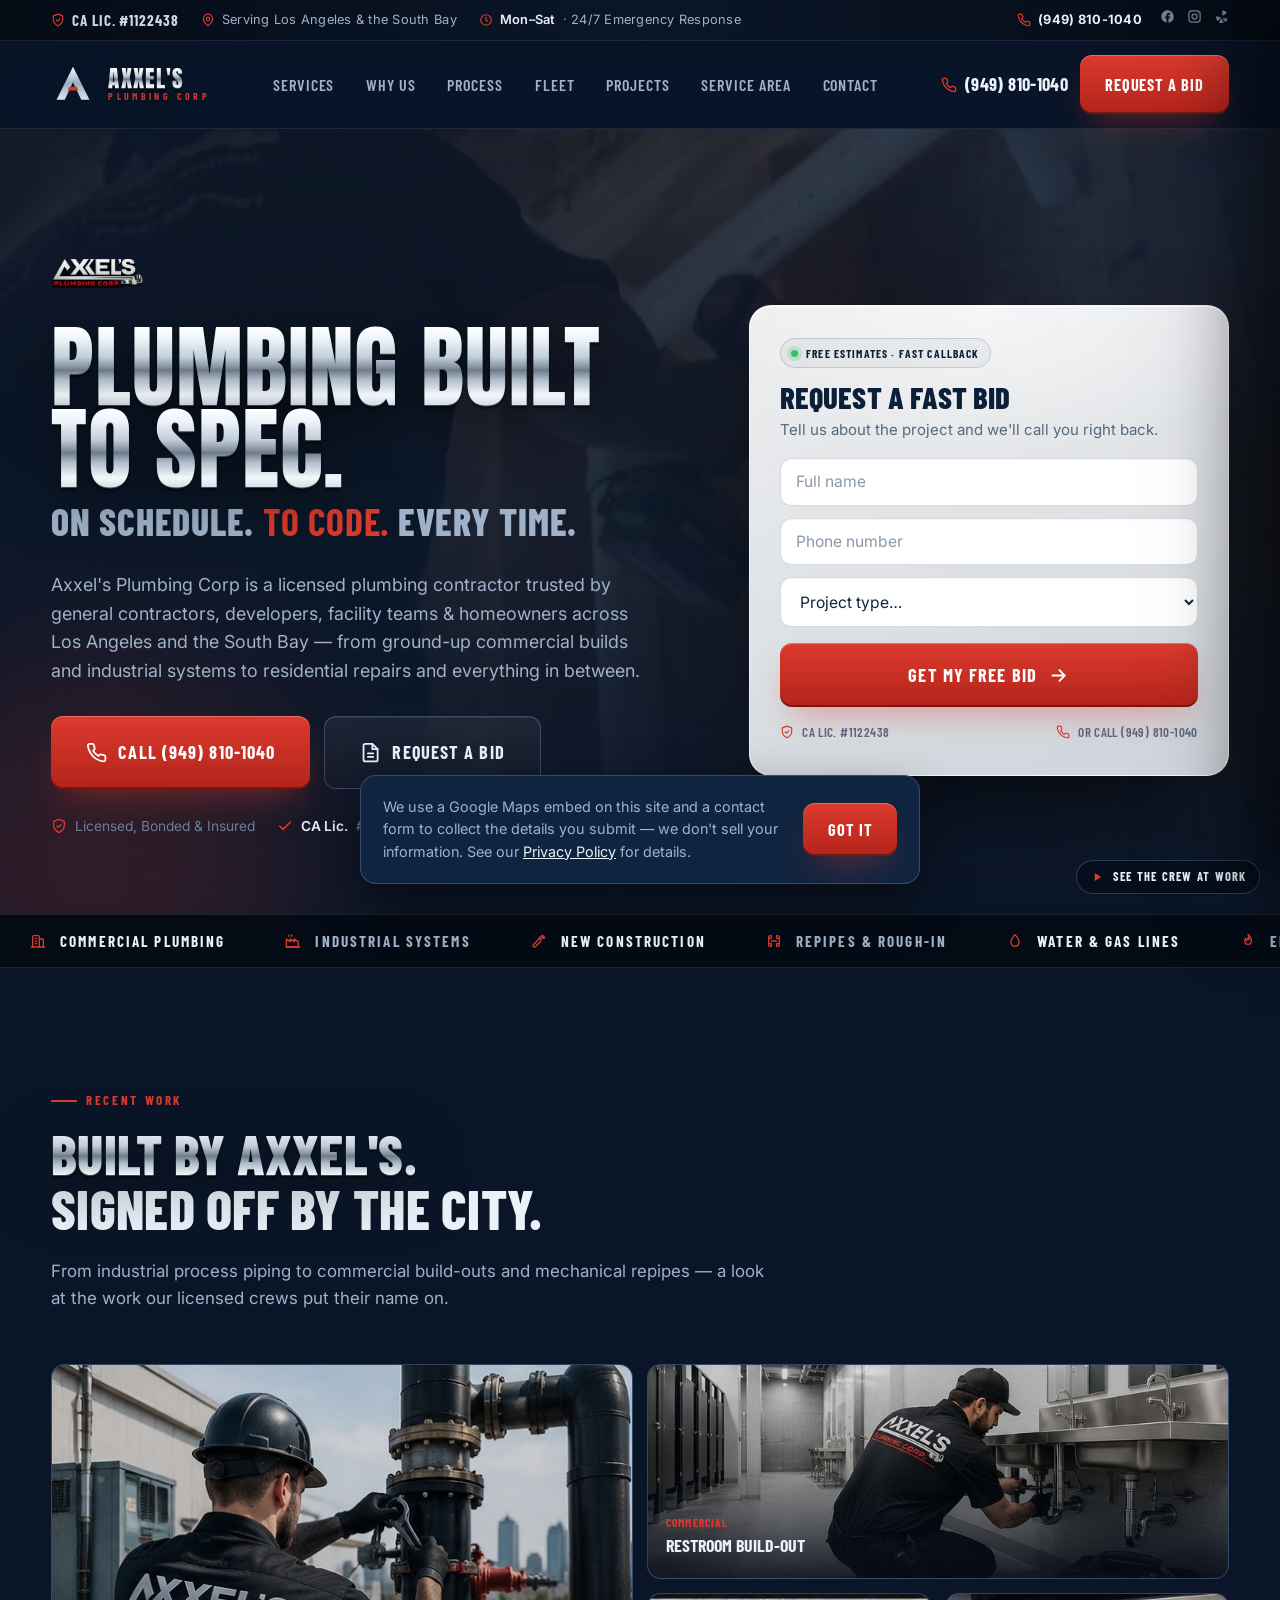
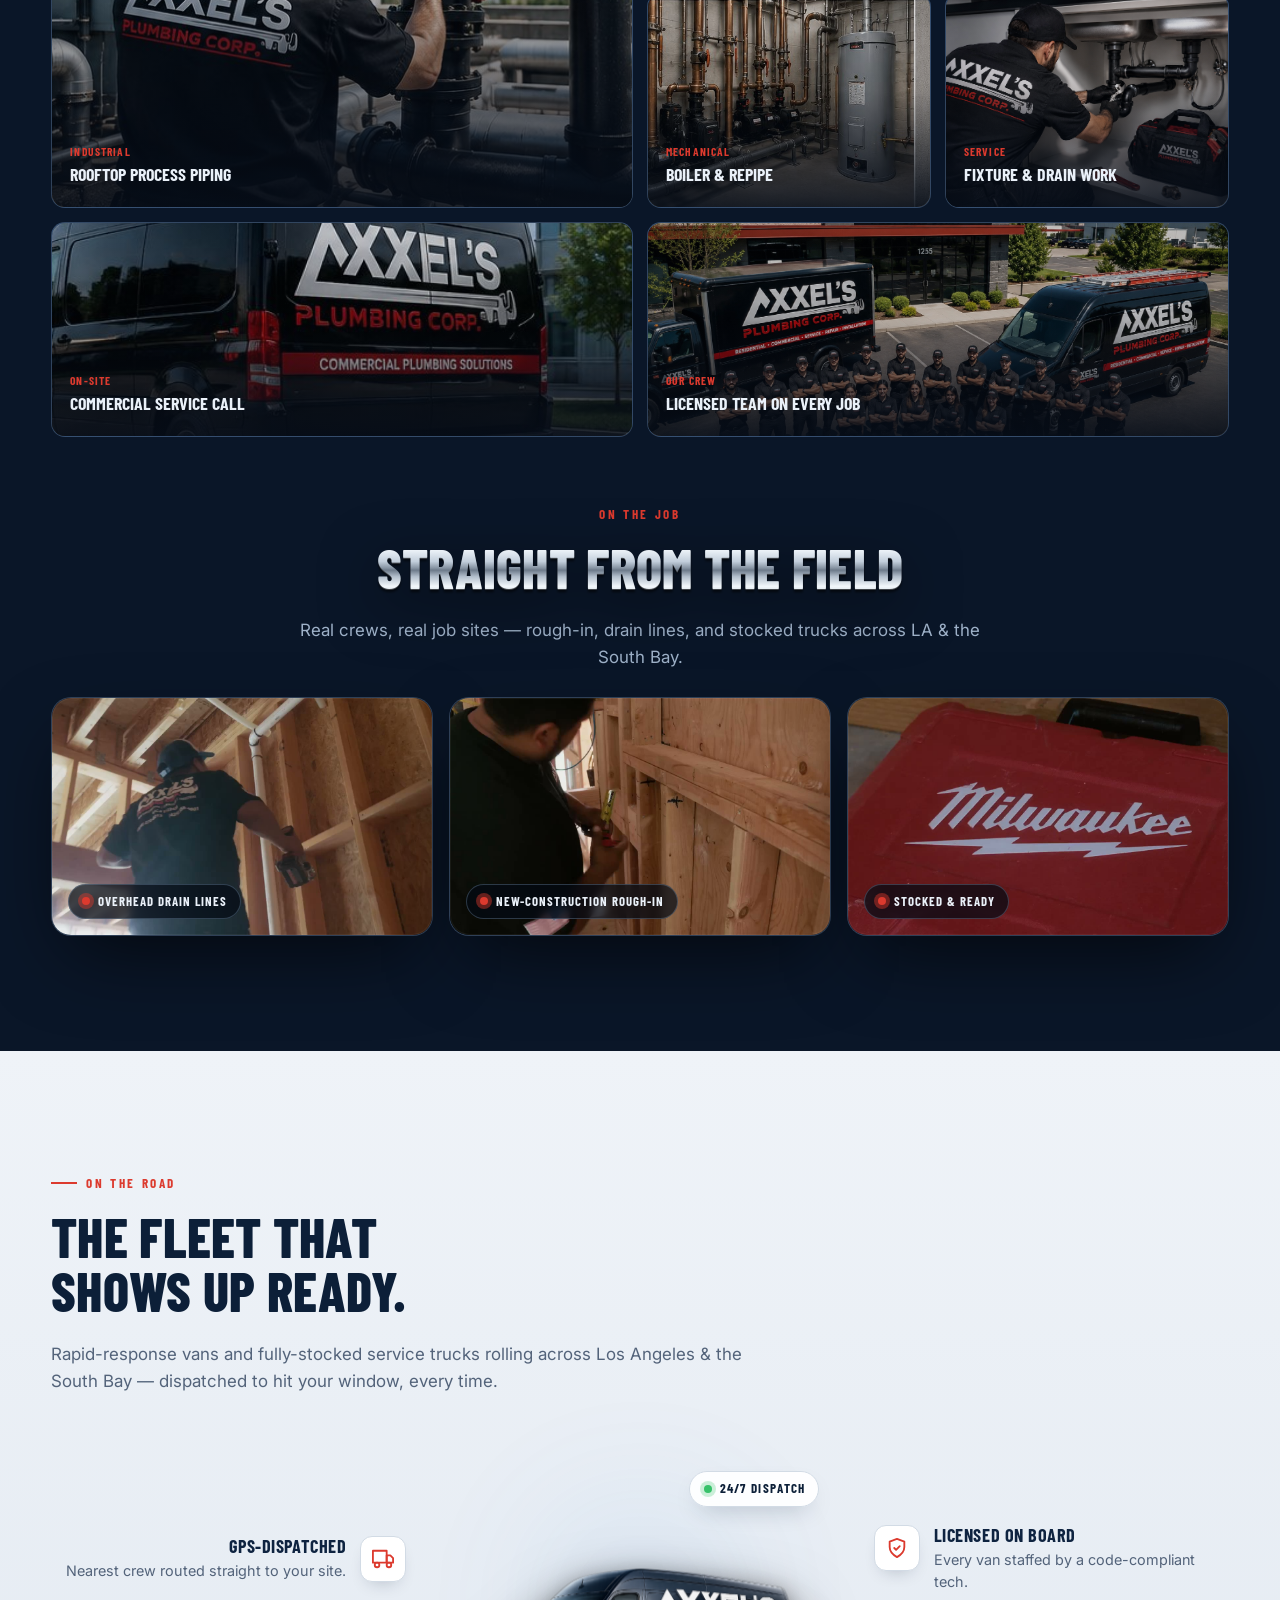
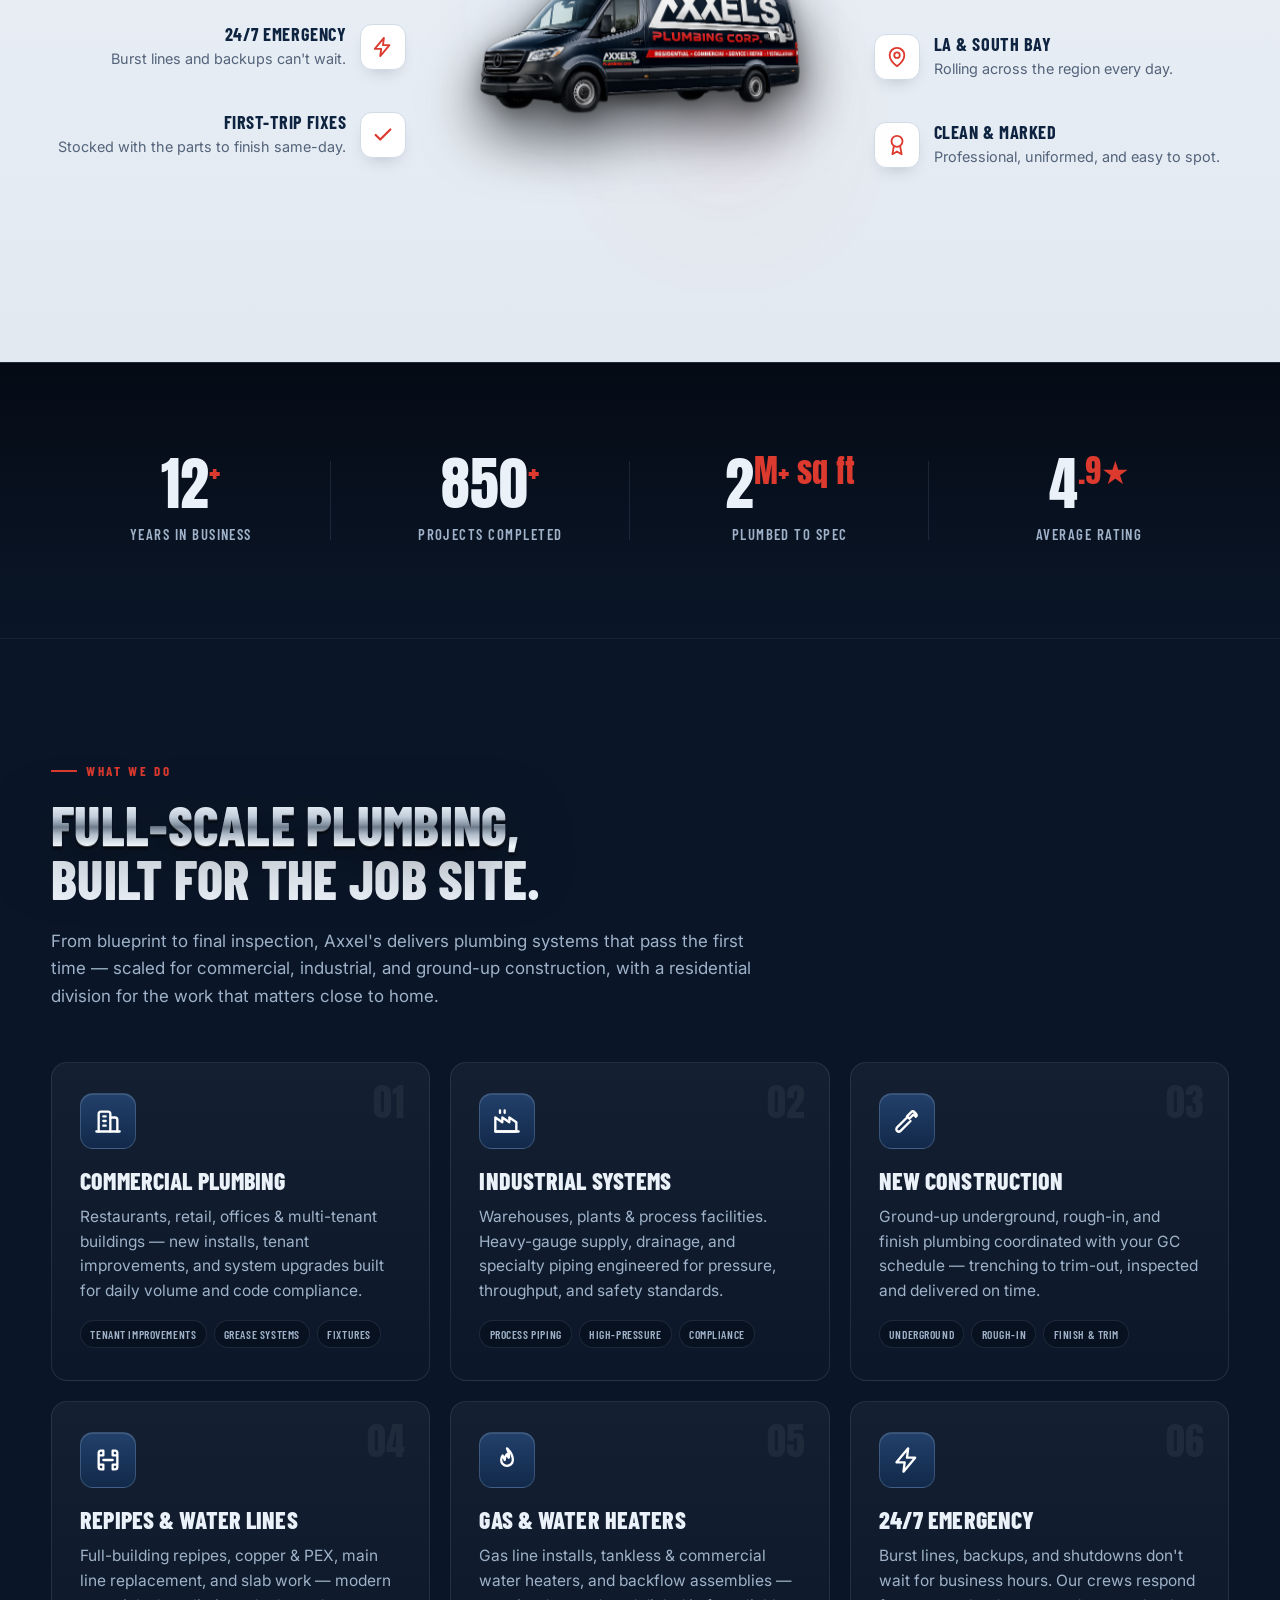
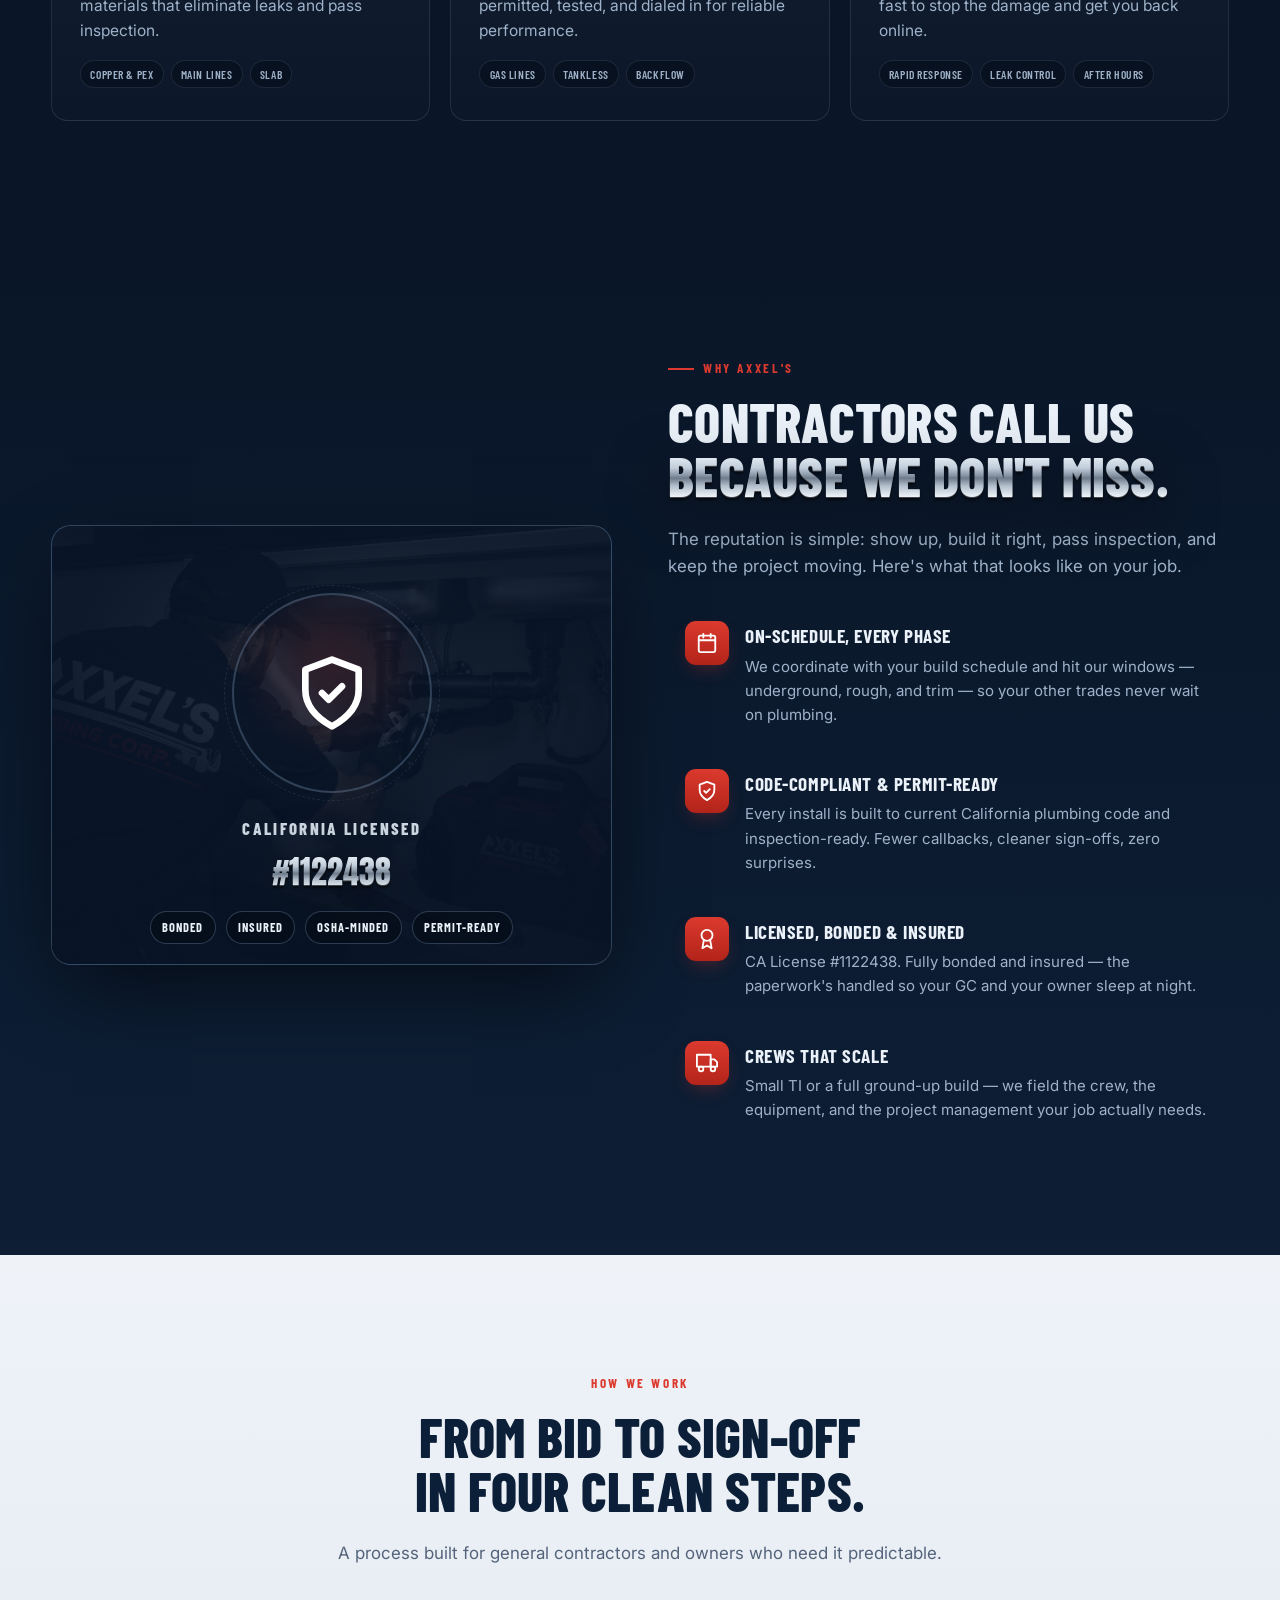
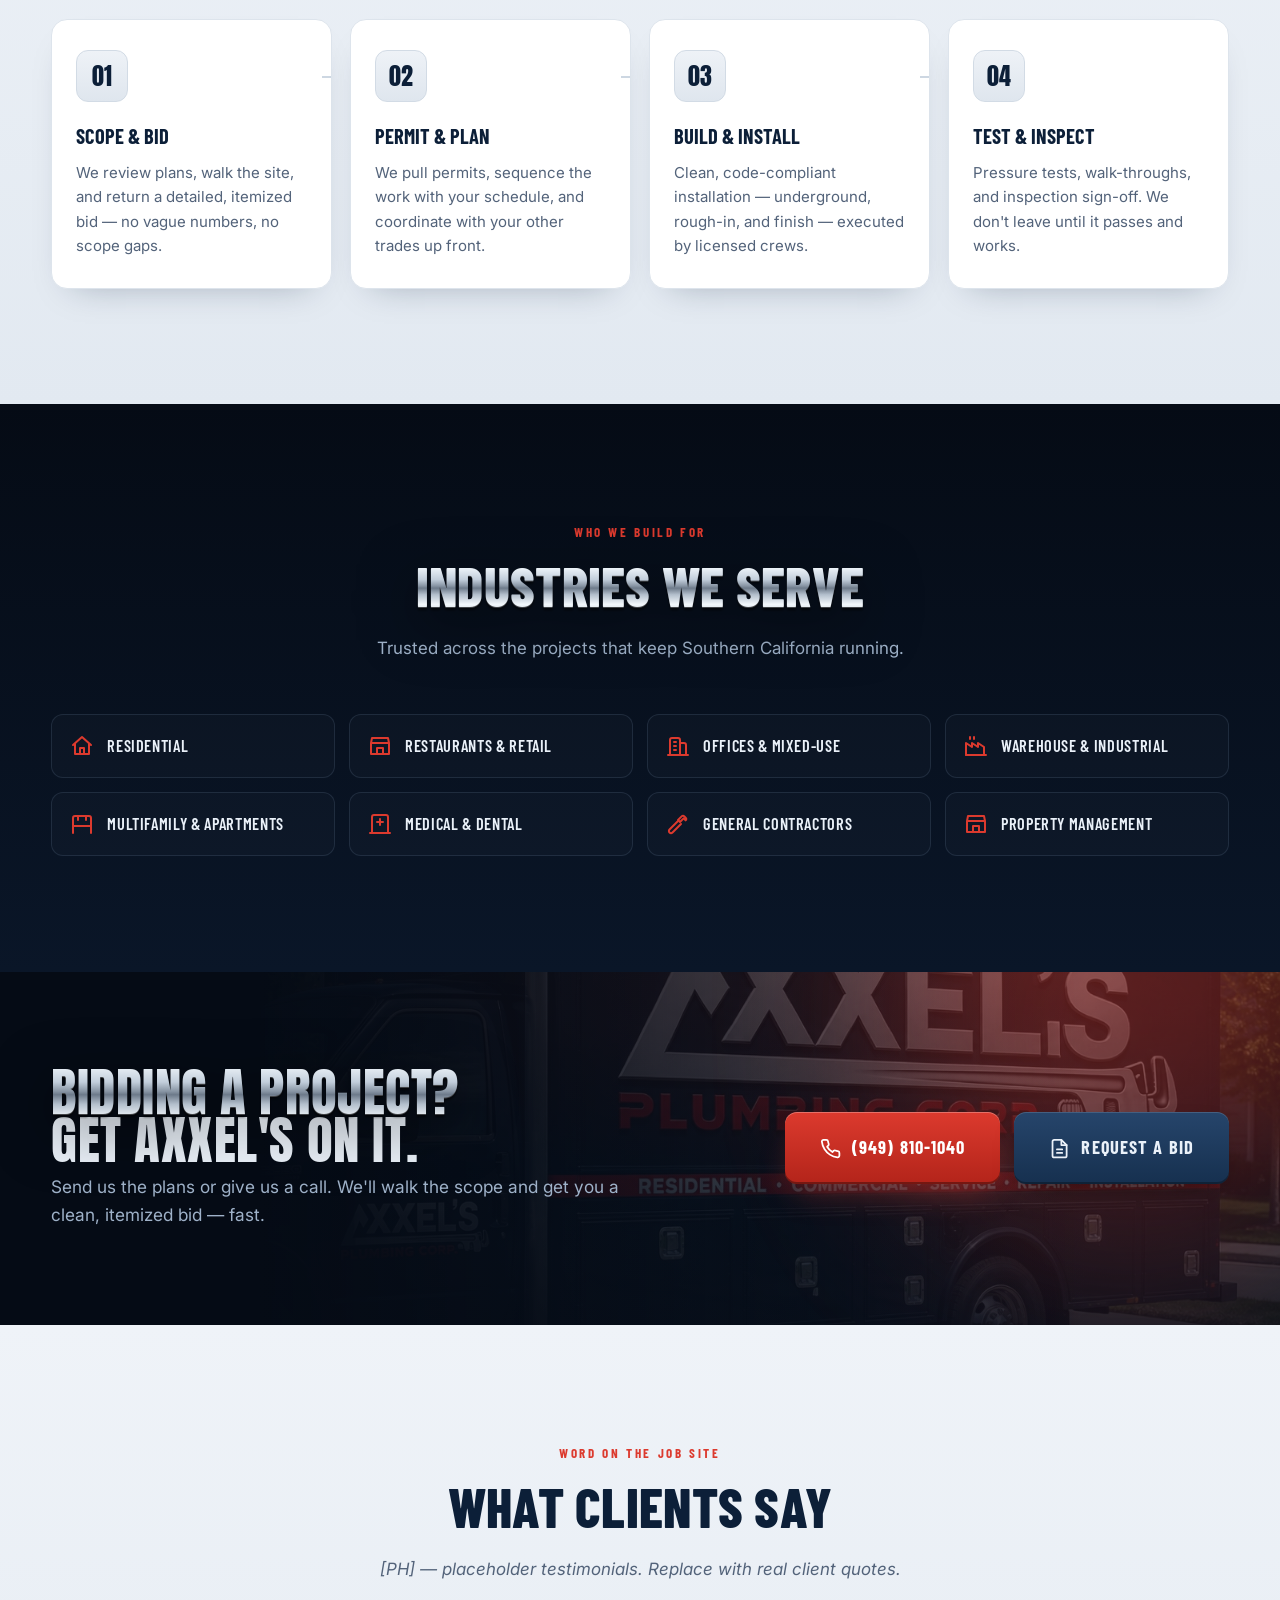
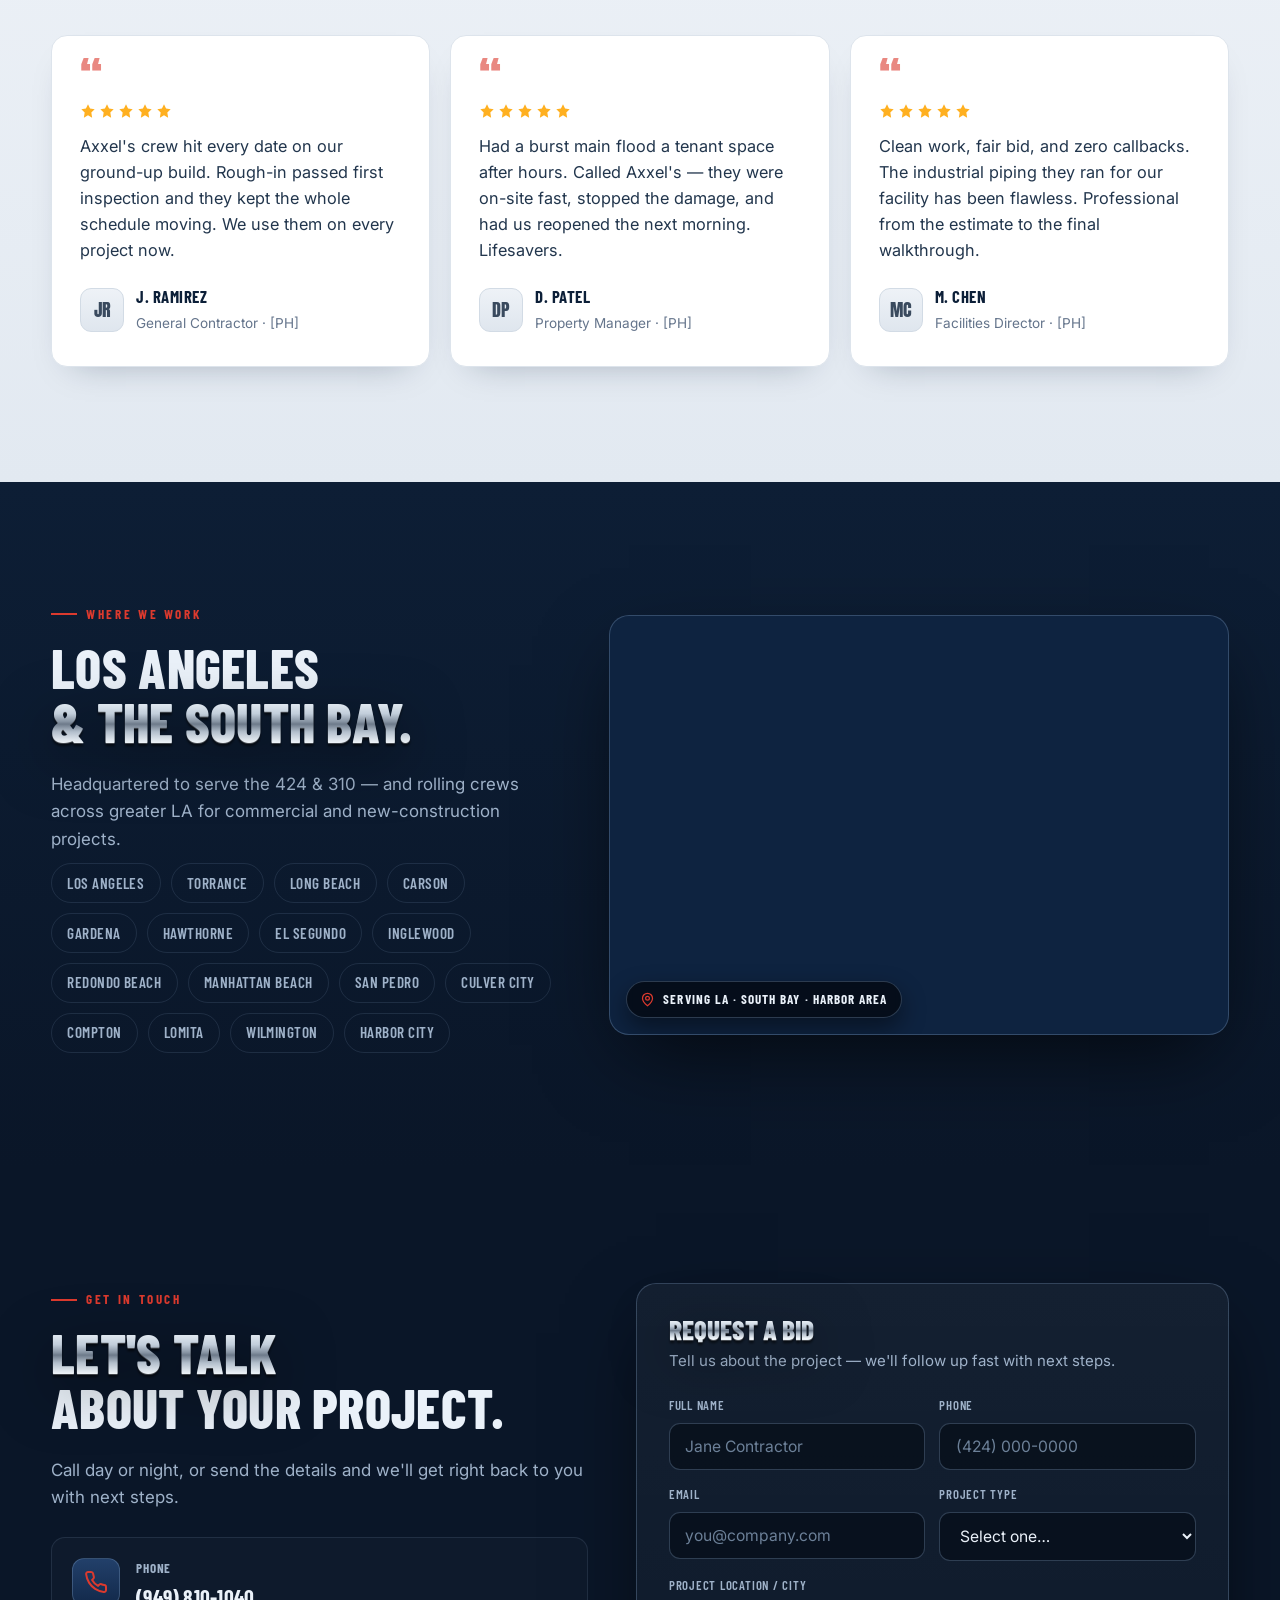
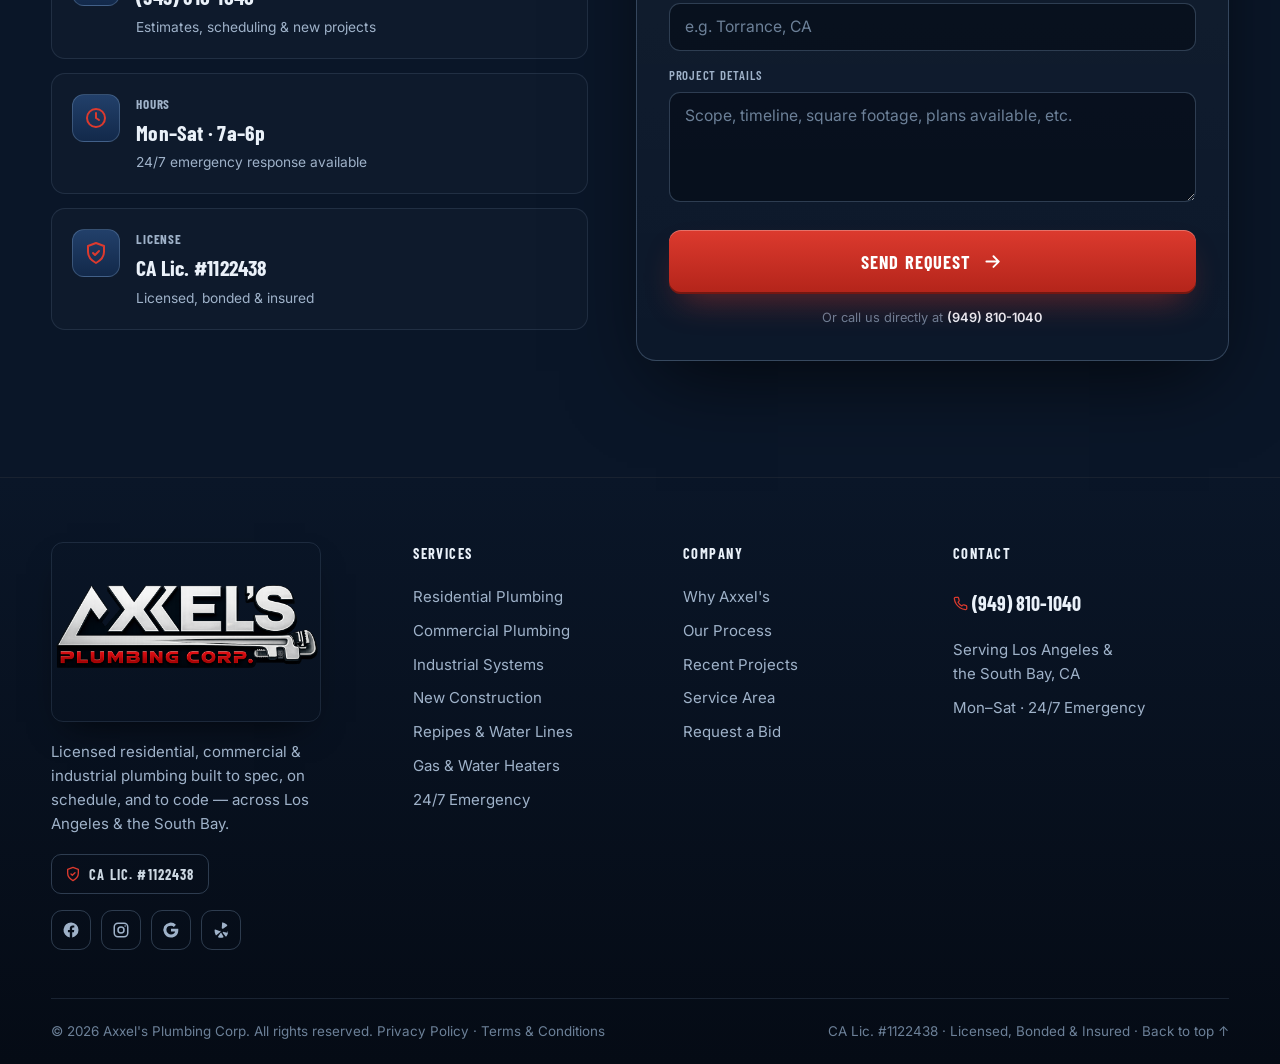
==== commit 5ed87af7: "Consolidate to single phone number, fix AXXEL'S wordmark kerning, feature residential plumbing, add " ====
--- a/index.html
+++ b/index.html
@@ -3,8 +3,8 @@
 <head>
 <meta charset="UTF-8" />
 <meta name="viewport" content="width=device-width, initial-scale=1.0" />
-<title>Axxel's Plumbing Corp — Commercial · Industrial · New Construction Plumbing | LA &amp; South Bay</title>
-<meta name="description" content="Axxel's Plumbing Corp — licensed commercial, industrial & new construction plumbing contractor serving Los Angeles and the South Bay. CA Lic. #1122438. Call (424) 558-4901." />
+<title>Axxel's Plumbing Corp — Residential, Commercial &amp; Industrial Plumbing | LA &amp; South Bay</title>
+<meta name="description" content="Axxel's Plumbing Corp — licensed residential, commercial, industrial & new construction plumbing contractor serving Los Angeles and the South Bay. CA Lic. #1122438. Call (949) 810-1040." />
 <meta name="theme-color" content="#0a1628" />
 
 <!--
@@ -13,9 +13,8 @@
    Build: dark industrial-chrome. Placeholder content is tagged [PH] below so
    it's easy to find + swap. Real, confirmed facts are kept accurate:
      • CA License #1122438
-     • Phone 1 (primary):  (424) 558-4901
-     • Phone 2:            (310) 270-0213
-     • Focus: New Construction · Commercial · Industrial (residential welcome)
+     • Phone (single line):  (949) 810-1040
+     • Focus: New Construction · Commercial · Industrial · Residential
    TO SWAP THE LOGO: drop the provided logo art in this folder as  logo.png
    and it auto-appears in the hero (the CSS chrome wordmark is the fallback).
    Search "[PH]" to find every invented stat / testimonial / client to replace.
@@ -79,7 +78,7 @@
       <span class="util-item hide-sm"><svg><use href="#i-clock"/></svg> <b>Mon–Sat</b> · 24/7 Emergency Response</span>
     </div>
     <div class="utility-right">
-      <a class="util-phone" href="tel:+14245584901"><svg><use href="#i-phone"/></svg> (424) 558-4901</a>
+      <a class="util-phone" href="tel:+19498101040"><svg><use href="#i-phone"/></svg> (949) 810-1040</a>
       <div class="util-socials">
         <a href="#" aria-label="Facebook"><svg><use href="#i-fb"/></svg></a>
         <a href="#" aria-label="Instagram"><svg><use href="#i-ig"/></svg></a>
@@ -115,7 +114,7 @@
     </nav>
 
     <div class="nav-cta">
-      <a class="nav-phone" href="tel:+14245584901"><svg><use href="#i-phone"/></svg><span>(424) 558-4901</span></a>
+      <a class="nav-phone" href="tel:+19498101040"><svg><use href="#i-phone"/></svg><span>(949) 810-1040</span></a>
       <a class="btn btn-red" href="contact.html">Request a Bid</a>
     </div>
 
@@ -141,7 +140,7 @@
     <a class="dl" href="service-area.html" data-close>Service Area</a>
     <a class="dl" href="contact.html" data-close>Contact</a>
     <div class="drawer-foot">
-      <a class="btn btn-steel" href="tel:+14245584901"><svg><use href="#i-phone"/></svg> (424) 558-4901</a>
+      <a class="btn btn-steel" href="tel:+19498101040"><svg><use href="#i-phone"/></svg> (949) 810-1040</a>
       <a class="btn btn-red" href="contact.html" data-close>Request a Bid</a>
     </div>
   </div>
@@ -163,8 +162,8 @@
   <div class="wrap hero-inner">
     <div class="hero-copy">
       <div class="hero-brand reveal">
-        <img src="logo.png" alt="Axxel's Plumbing Corp — New Construction, Commercial &amp; Industrial"
-             onerror="this.parentElement.outerHTML='&lt;span class=\'eyebrow\'&gt;&lt;span class=\'dot\'&gt;&lt;/span&gt; New Construction · Commercial · Industrial&lt;/span&gt;'">
+        <img src="logo.png" alt="Axxel's Plumbing Corp — Residential, Commercial &amp; Industrial"
+             onerror="this.parentElement.outerHTML='&lt;span class=\'eyebrow\'&gt;&lt;span class=\'dot\'&gt;&lt;/span&gt; Residential · Commercial · Industrial&lt;/span&gt;'">
       </div>
       <h1 class="anton reveal" data-d="1">
         <span class="l1 chrome">Plumbing Built</span>
@@ -173,11 +172,11 @@
       </h1>
       <p class="hero-sub reveal" data-d="2">
         Axxel's Plumbing Corp is a licensed plumbing contractor trusted by general contractors,
-        developers &amp; facility teams across Los Angeles and the South Bay — from ground-up commercial
-        builds to industrial systems and everything in between.
+        developers, facility teams &amp; homeowners across Los Angeles and the South Bay — from ground-up
+        commercial builds and industrial systems to residential repairs and everything in between.
       </p>
       <div class="hero-cta reveal" data-d="3">
-        <a class="btn btn-red btn-lg" href="tel:+14245584901"><svg><use href="#i-phone"/></svg> Call (424) 558-4901</a>
+        <a class="btn btn-red btn-lg" href="tel:+19498101040"><svg><use href="#i-phone"/></svg> Call (949) 810-1040</a>
         <a class="btn btn-ghost btn-lg" href="contact.html"><svg><use href="#i-doc"/></svg> Request a Bid</a>
       </div>
       <div class="hero-trust reveal" data-d="4">
@@ -212,13 +211,13 @@
           <button type="submit" class="btn btn-red btn-lg">Get My Free Bid <svg><use href="#i-arrow"/></svg></button>
           <div class="hf-foot">
             <span><svg><use href="#i-shield"/></svg> CA Lic. #1122438</span>
-            <a href="tel:+14245584901"><svg><use href="#i-phone"/></svg> Or call (424) 558-4901</a>
+            <a href="tel:+19498101040"><svg><use href="#i-phone"/></svg> Or call (949) 810-1040</a>
           </div>
         </div>
         <div class="hf-success" id="hfSuccess">
           <div class="fs-ico"><svg><use href="#i-check"/></svg></div>
           <h3 class="chrome">Request Sent</h3>
-          <p>Thanks — a member of the Axxel's team will reach out shortly. For anything urgent, call <b>(424) 558-4901</b>.</p>
+          <p>Thanks — a member of the Axxel's team will reach out shortly. For anything urgent, call <b>(949) 810-1040</b>.</p>
         </div>
       </form>
     </div>
@@ -447,12 +446,12 @@
       <p>Trusted across the projects that keep Southern California running.</p>
     </div>
     <div class="sector-grid">
-      <div class="sector reveal"><svg><use href="#i-store"/></svg><span>Restaurants &amp; Retail</span></div>
-      <div class="sector reveal" data-d="1"><svg><use href="#i-building"/></svg><span>Offices &amp; Mixed-Use</span></div>
-      <div class="sector reveal" data-d="2"><svg><use href="#i-factory"/></svg><span>Warehouse &amp; Industrial</span></div>
-      <div class="sector reveal" data-d="3"><svg><use href="#i-beds"/></svg><span>Multifamily &amp; Apartments</span></div>
-      <div class="sector reveal"><svg><use href="#i-hospital"/></svg><span>Medical &amp; Dental</span></div>
-      <div class="sector reveal" data-d="1"><svg><use href="#i-home"/></svg><span>Residential</span></div>
+      <div class="sector reveal"><svg><use href="#i-home"/></svg><span>Residential</span></div>
+      <div class="sector reveal" data-d="1"><svg><use href="#i-store"/></svg><span>Restaurants &amp; Retail</span></div>
+      <div class="sector reveal" data-d="2"><svg><use href="#i-building"/></svg><span>Offices &amp; Mixed-Use</span></div>
+      <div class="sector reveal" data-d="3"><svg><use href="#i-factory"/></svg><span>Warehouse &amp; Industrial</span></div>
+      <div class="sector reveal"><svg><use href="#i-beds"/></svg><span>Multifamily &amp; Apartments</span></div>
+      <div class="sector reveal" data-d="1"><svg><use href="#i-hospital"/></svg><span>Medical &amp; Dental</span></div>
       <div class="sector reveal" data-d="2"><svg><use href="#i-hammer"/></svg><span>General Contractors</span></div>
       <div class="sector reveal" data-d="3"><svg><use href="#i-store"/></svg><span>Property Management</span></div>
     </div>
@@ -471,7 +470,7 @@
       <p>Send us the plans or give us a call. We'll walk the scope and get you a clean, itemized bid — fast.</p>
     </div>
     <div class="ctaband-actions reveal" data-d="1">
-      <a class="btn btn-red btn-lg" href="tel:+14245584901"><svg><use href="#i-phone"/></svg> (424) 558-4901</a>
+      <a class="btn btn-red btn-lg" href="tel:+19498101040"><svg><use href="#i-phone"/></svg> (949) 810-1040</a>
       <a class="btn btn-steel btn-lg" href="contact.html"><svg><use href="#i-doc"/></svg> Request a Bid</a>
     </div>
   </div>
@@ -545,8 +544,7 @@
         <p>Call day or night, or send the details and we'll get right back to you with next steps.</p>
       </div>
       <div class="contact-cards">
-        <div class="cc"><div class="cc-ico"><svg><use href="#i-phone"/></svg></div><div><div class="cc-l">Primary Line</div><div class="cc-v"><a href="tel:+14245584901">(424) 558-4901</a></div><div class="cc-s">Estimates, scheduling &amp; new projects</div></div></div>
-        <div class="cc"><div class="cc-ico"><svg><use href="#i-phone"/></svg></div><div><div class="cc-l">Second Line</div><div class="cc-v"><a href="tel:+13102700213">(310) 270-0213</a></div><div class="cc-s">Alternate &amp; after-hours contact</div></div></div>
+        <div class="cc"><div class="cc-ico"><svg><use href="#i-phone"/></svg></div><div><div class="cc-l">Phone</div><div class="cc-v"><a href="tel:+19498101040">(949) 810-1040</a></div><div class="cc-s">Estimates, scheduling &amp; new projects</div></div></div>
         <div class="cc"><div class="cc-ico"><svg><use href="#i-clock"/></svg></div><div><div class="cc-l">Hours</div><div class="cc-v">Mon–Sat · 7a–6p</div><div class="cc-s">24/7 emergency response available</div></div></div>
         <div class="cc"><div class="cc-ico"><svg><use href="#i-shield"/></svg></div><div><div class="cc-l">License</div><div class="cc-v">CA Lic. #1122438</div><div class="cc-s">Licensed, bonded &amp; insured</div></div></div>
       </div>
@@ -579,12 +577,12 @@
           <div class="field"><label>Project Location / City</label><input type="text" name="city" placeholder="e.g. Torrance, CA"></div>
           <div class="field"><label>Project Details</label><textarea name="details" placeholder="Scope, timeline, square footage, plans available, etc."></textarea></div>
           <button type="submit" class="btn btn-red btn-lg">Send Request <svg><use href="#i-arrow"/></svg></button>
-          <p class="form-note">Or call us directly at <a href="tel:+14245584901" style="color:var(--ink);font-weight:600">(424) 558-4901</a></p>
+          <p class="form-note">Or call us directly at <a href="tel:+19498101040" style="color:var(--ink);font-weight:600">(949) 810-1040</a></p>
         </div>
         <div class="form-success" id="formSuccess">
           <div class="fs-ico"><svg><use href="#i-check"/></svg></div>
           <h3 class="chrome">Request Received</h3>
-          <p>Thanks — we've got your project details. A member of the Axxel's team will reach out shortly. For anything urgent, call <b>(424) 558-4901</b>.</p>
+          <p>Thanks — we've got your project details. A member of the Axxel's team will reach out shortly. For anything urgent, call <b>(949) 810-1040</b>.</p>
         </div>
       </form>
     </div>
@@ -598,7 +596,7 @@
       <div class="foot-brand">
         <img src="logo.png" alt="Axxel's Plumbing Corp" class="foot-logo"
              onerror="this.outerHTML='&lt;span class=\'brand-word\'&gt;&lt;span class=\'a chrome\'&gt;AXXEL\'S&lt;/span&gt;&lt;span class=\'p\'&gt;Plumbing Corp&lt;/span&gt;&lt;/span&gt;'">
-        <p class="foot-about">Licensed commercial, industrial &amp; new-construction plumbing built to spec, on schedule, and to code — across Los Angeles &amp; the South Bay.</p>
+        <p class="foot-about">Licensed residential, commercial &amp; industrial plumbing built to spec, on schedule, and to code — across Los Angeles &amp; the South Bay.</p>
         <span class="foot-lic"><svg style="width:16px;height:16px;color:var(--red)"><use href="#i-shield"/></svg> CA Lic. #1122438</span>
         <div class="foot-socials">
           <a href="#" aria-label="Facebook"><svg><use href="#i-fb"/></svg></a>
@@ -609,6 +607,7 @@
       </div>
       <div class="foot-col">
         <h5>Services</h5>
+        <a href="services.html">Residential Plumbing</a>
         <a href="services.html">Commercial Plumbing</a>
         <a href="services.html">Industrial Systems</a>
         <a href="services.html">New Construction</a>
@@ -626,14 +625,13 @@
       </div>
       <div class="foot-col foot-phones">
         <h5>Contact</h5>
-        <a href="tel:+14245584901"><svg style="width:15px;height:15px;color:var(--red)"><use href="#i-phone"/></svg> (424) 558-4901</a>
-        <a href="tel:+13102700213"><svg style="width:15px;height:15px;color:var(--red)"><use href="#i-phone"/></svg> (310) 270-0213</a>
+        <a href="tel:+19498101040"><svg style="width:15px;height:15px;color:var(--red)"><use href="#i-phone"/></svg> (949) 810-1040</a>
         <p style="margin-top:8px">Serving Los Angeles &amp;<br>the South Bay, CA</p>
         <p>Mon–Sat · 24/7 Emergency</p>
       </div>
     </div>
     <div class="foot-bar">
-      <span>© <span id="year">2026</span> Axxel's Plumbing Corp. All rights reserved.</span>
+      <span>© <span id="year">2026</span> Axxel's Plumbing Corp. All rights reserved. <a href="privacy.html">Privacy Policy</a> · <a href="terms.html">Terms &amp; Conditions</a></span>
       <span>CA Lic. #1122438 · Licensed, Bonded &amp; Insured · <a href="#top">Back to top ↑</a></span>
     </div>
   </div>
@@ -641,7 +639,7 @@
 
 <!-- ============================ STICKY MOBILE CALL BAR ============================ -->
 <div class="callbar">
-  <a class="btn btn-red" href="tel:+14245584901"><svg><use href="#i-phone"/></svg> Call Now</a>
+  <a class="btn btn-red" href="tel:+19498101040"><svg><use href="#i-phone"/></svg> Call Now</a>
   <a class="btn btn-steel" href="contact.html"><svg><use href="#i-doc"/></svg> Get a Bid</a>
 </div>
 
--- a/css/site.css
+++ b/css/site.css
@@ -138,7 +138,7 @@
 .brand-mark{width:44px;height:44px;flex:none;transition:transform .4s var(--ease)}
 .brand:hover .brand-mark{transform:rotate(-8deg)}
 .brand-word{display:flex;flex-direction:column;line-height:1}
-.brand-word .a{font-family:'Anton',sans-serif;font-size:1.42rem;letter-spacing:.02em}
+.brand-word .a{font-family:'Anton',sans-serif;font-size:1.42rem;letter-spacing:.06em}
 .brand-word .p{font-family:'Barlow Condensed',sans-serif;font-weight:700;font-size:.62rem;letter-spacing:.34em;color:var(--red);text-transform:uppercase;margin-top:2px}
 .brand-logo-img{height:46px;width:auto;display:none} /* shows if logo.png present */
 
@@ -671,3 +671,24 @@
 .faq summary .pm{width:26px;height:26px;flex:none;border-radius:8px;border:1px solid var(--line-2);display:grid;place-items:center;color:var(--red);transition:.3s}
 .faq details[open] summary .pm{background:var(--red);color:#fff;border-color:transparent;transform:rotate(45deg)}
 .faq .fa-body{padding:0 22px 20px;color:var(--muted);font-size:.98rem}
+
+/* ============================ LEGAL PAGES ============================ */
+.legal{max-width:780px}
+.legal .updated{color:var(--muted-2);font-size:.9rem;margin-bottom:2.2em}
+.legal h2{font-family:'Barlow Condensed',sans-serif;font-weight:700;text-transform:uppercase;letter-spacing:.02em;font-size:1.3rem;color:var(--ink);margin:2em 0 .6em}
+.legal h2:first-of-type{margin-top:0}
+.legal p{color:var(--muted);font-size:1rem;line-height:1.7;margin-bottom:1.1em}
+.legal ul{color:var(--muted);font-size:1rem;line-height:1.7;margin:0 0 1.1em 1.3em}
+.legal li{margin-bottom:.4em}
+.legal a{color:var(--ink);text-decoration:underline;text-underline-offset:2px}
+.legal strong{color:var(--ink)}
+
+/* ============================ COOKIE NOTICE ============================ */
+.cookie-notice{position:fixed;left:16px;right:16px;bottom:16px;z-index:200;max-width:560px;margin-inline:auto;
+  background:var(--panel);border:1px solid var(--line-2);border-radius:16px;padding:20px 22px;
+  box-shadow:0 20px 50px rgba(0,0,0,.45);display:flex;flex-wrap:wrap;gap:14px;align-items:center;justify-content:space-between;
+  transform:translateY(140%);opacity:0;transition:transform .5s var(--ease,ease),opacity .5s var(--ease,ease)}
+.cookie-notice.show{transform:translateY(0);opacity:1}
+.cookie-notice p{color:var(--muted);font-size:.9rem;line-height:1.55;margin:0;flex:1 1 280px}
+.cookie-notice a{color:var(--ink);text-decoration:underline}
+.cookie-notice-actions{display:flex;gap:10px;flex:none}
